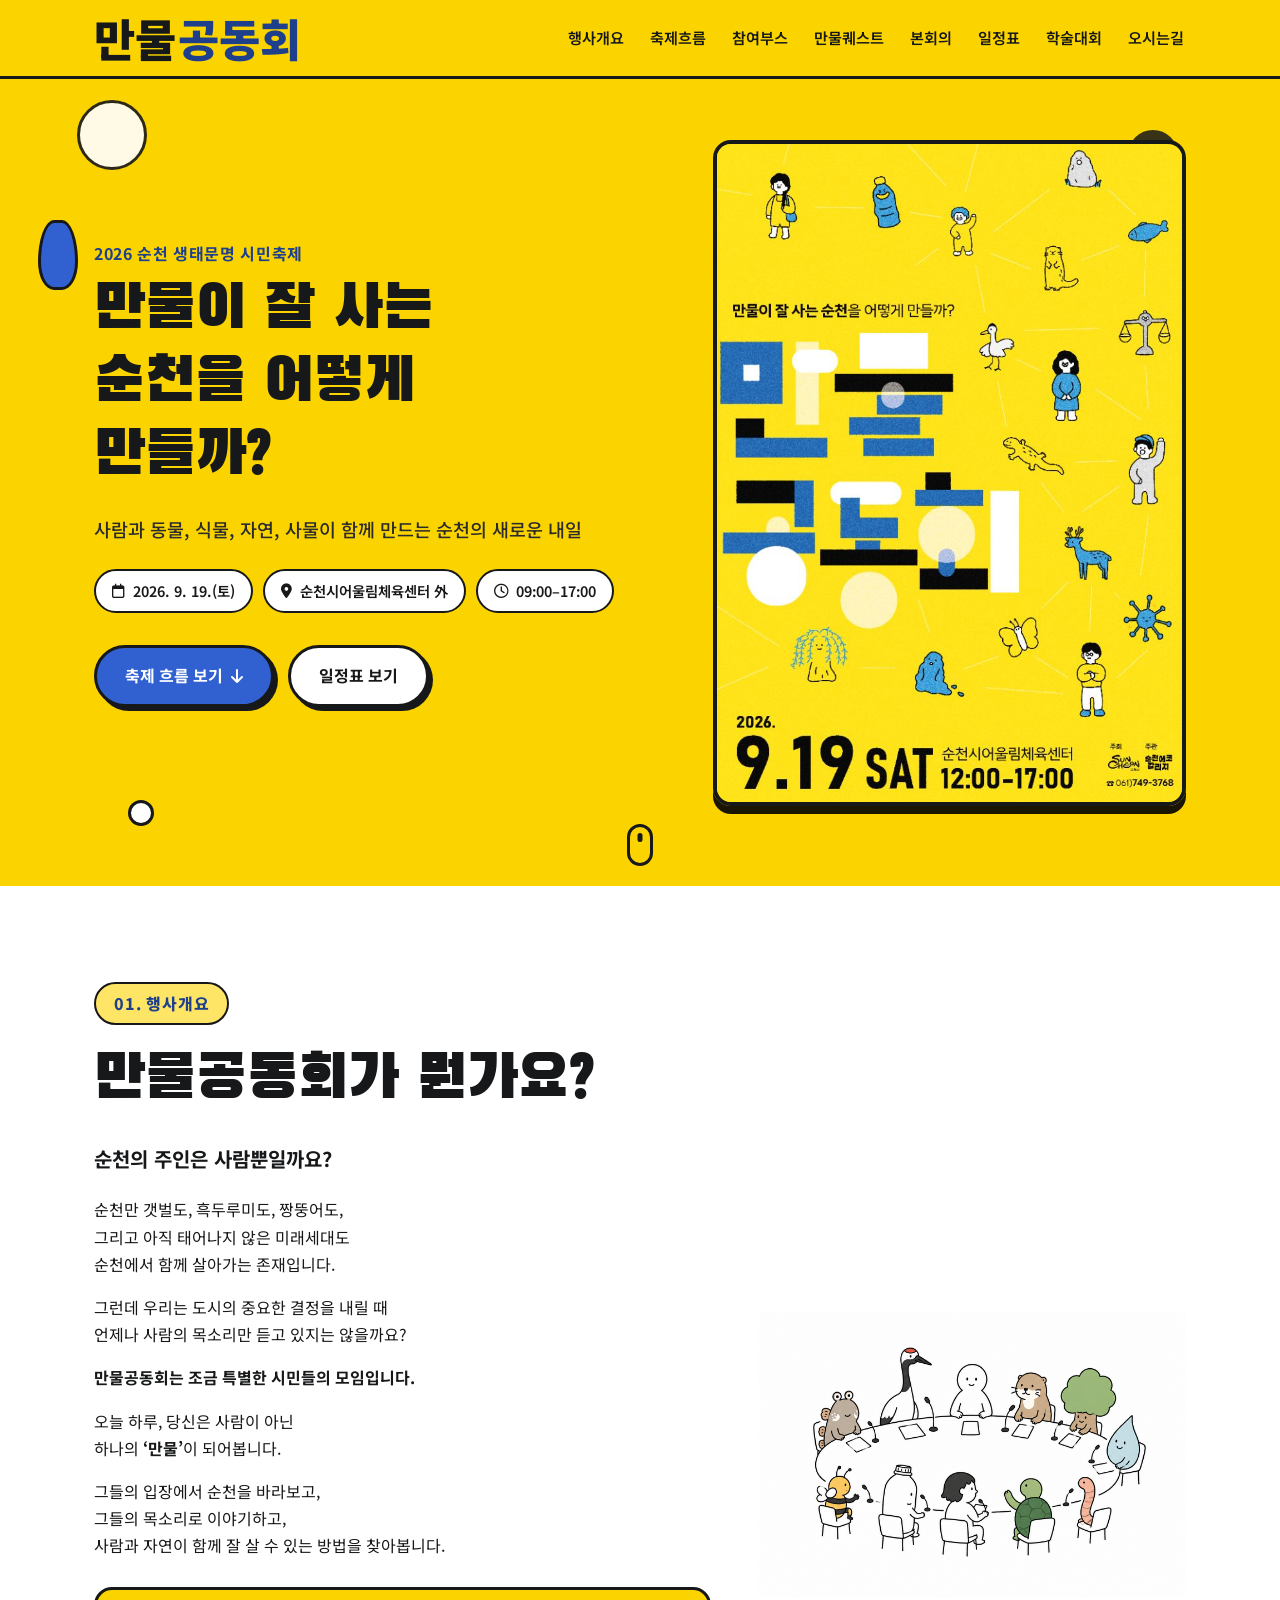
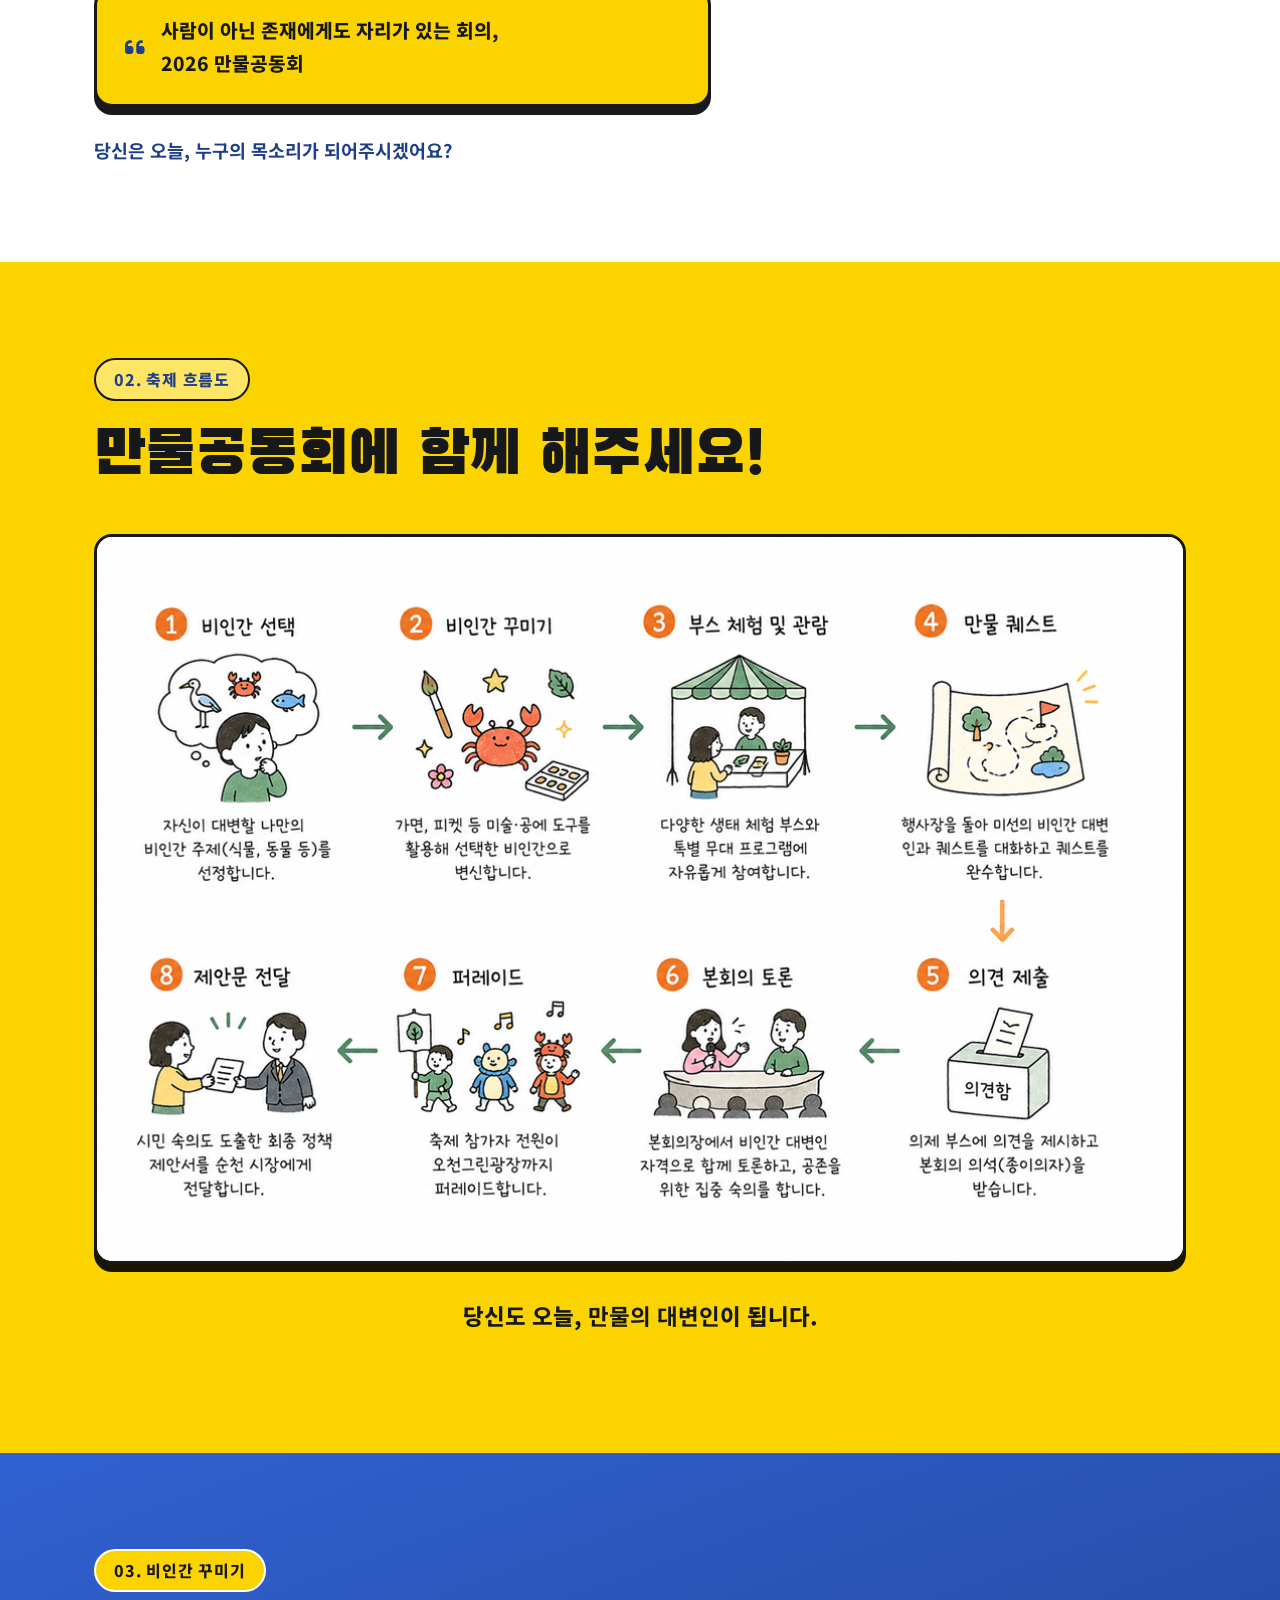
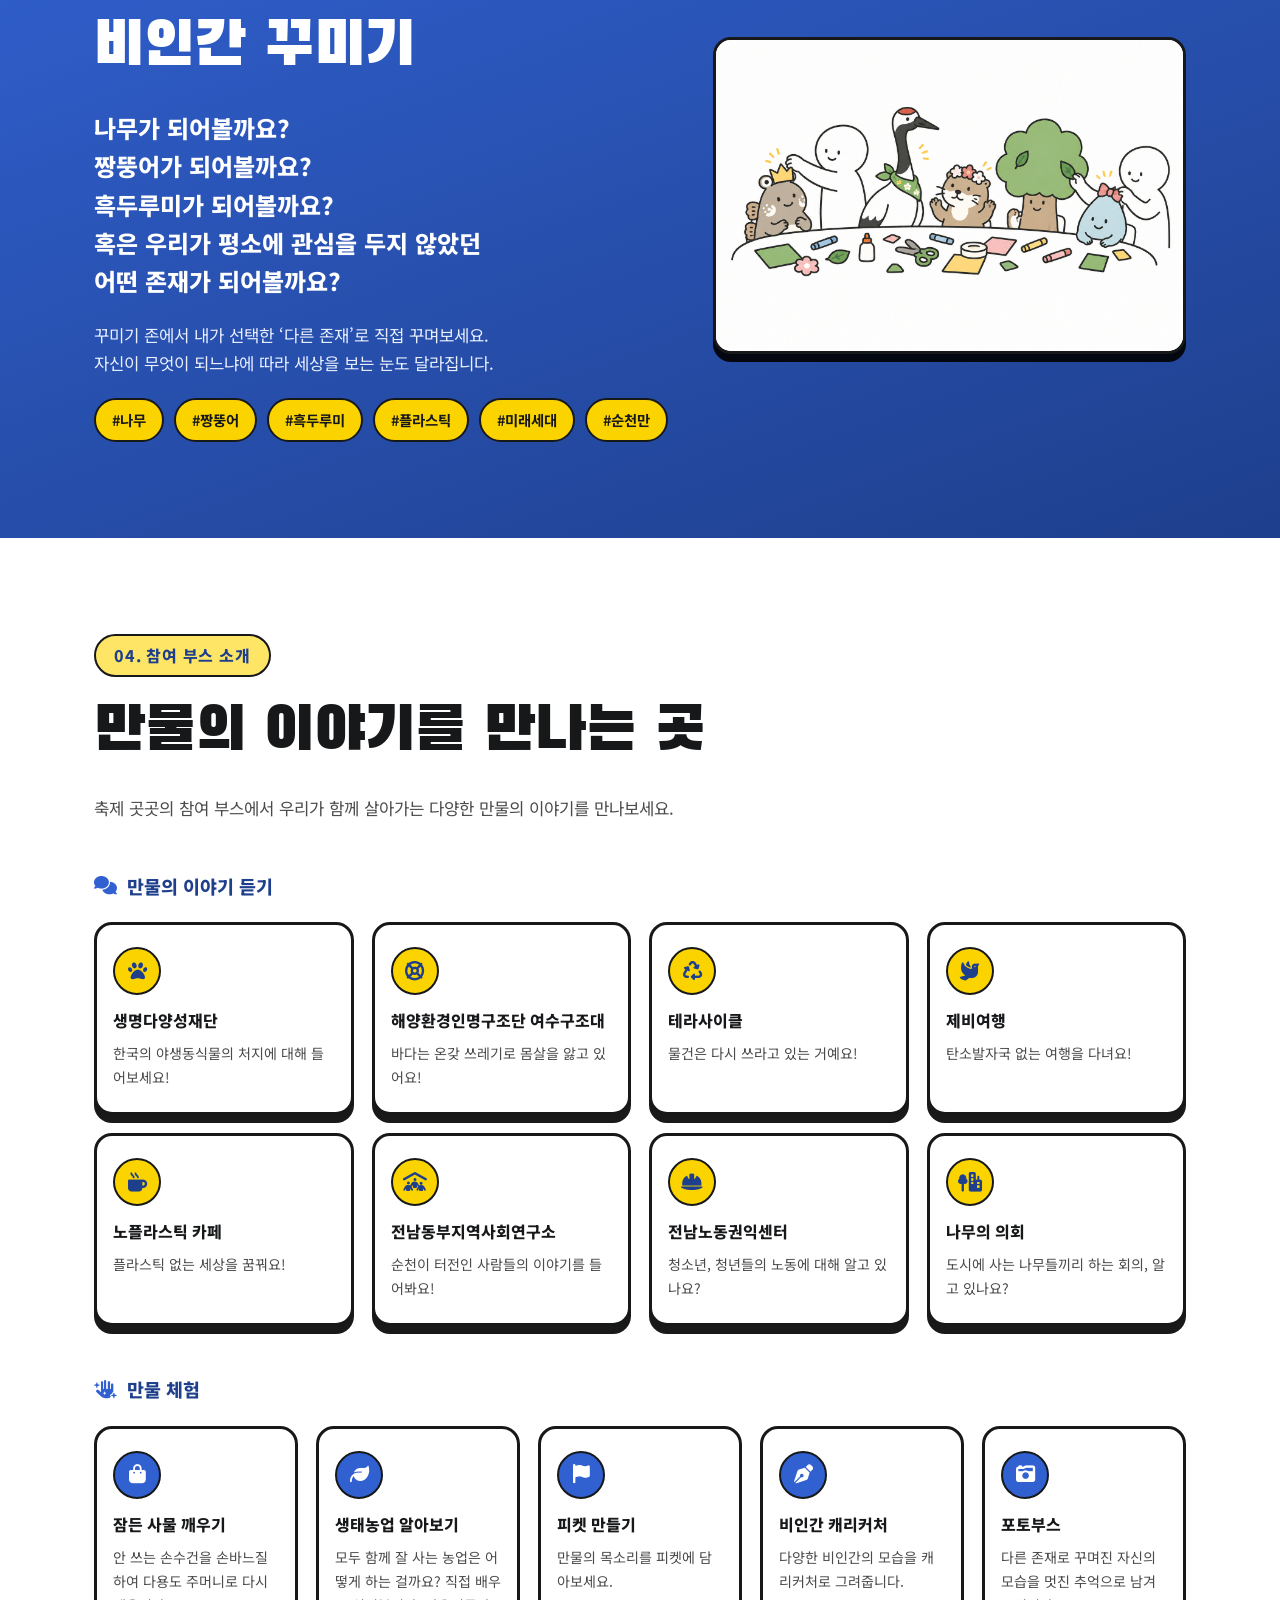
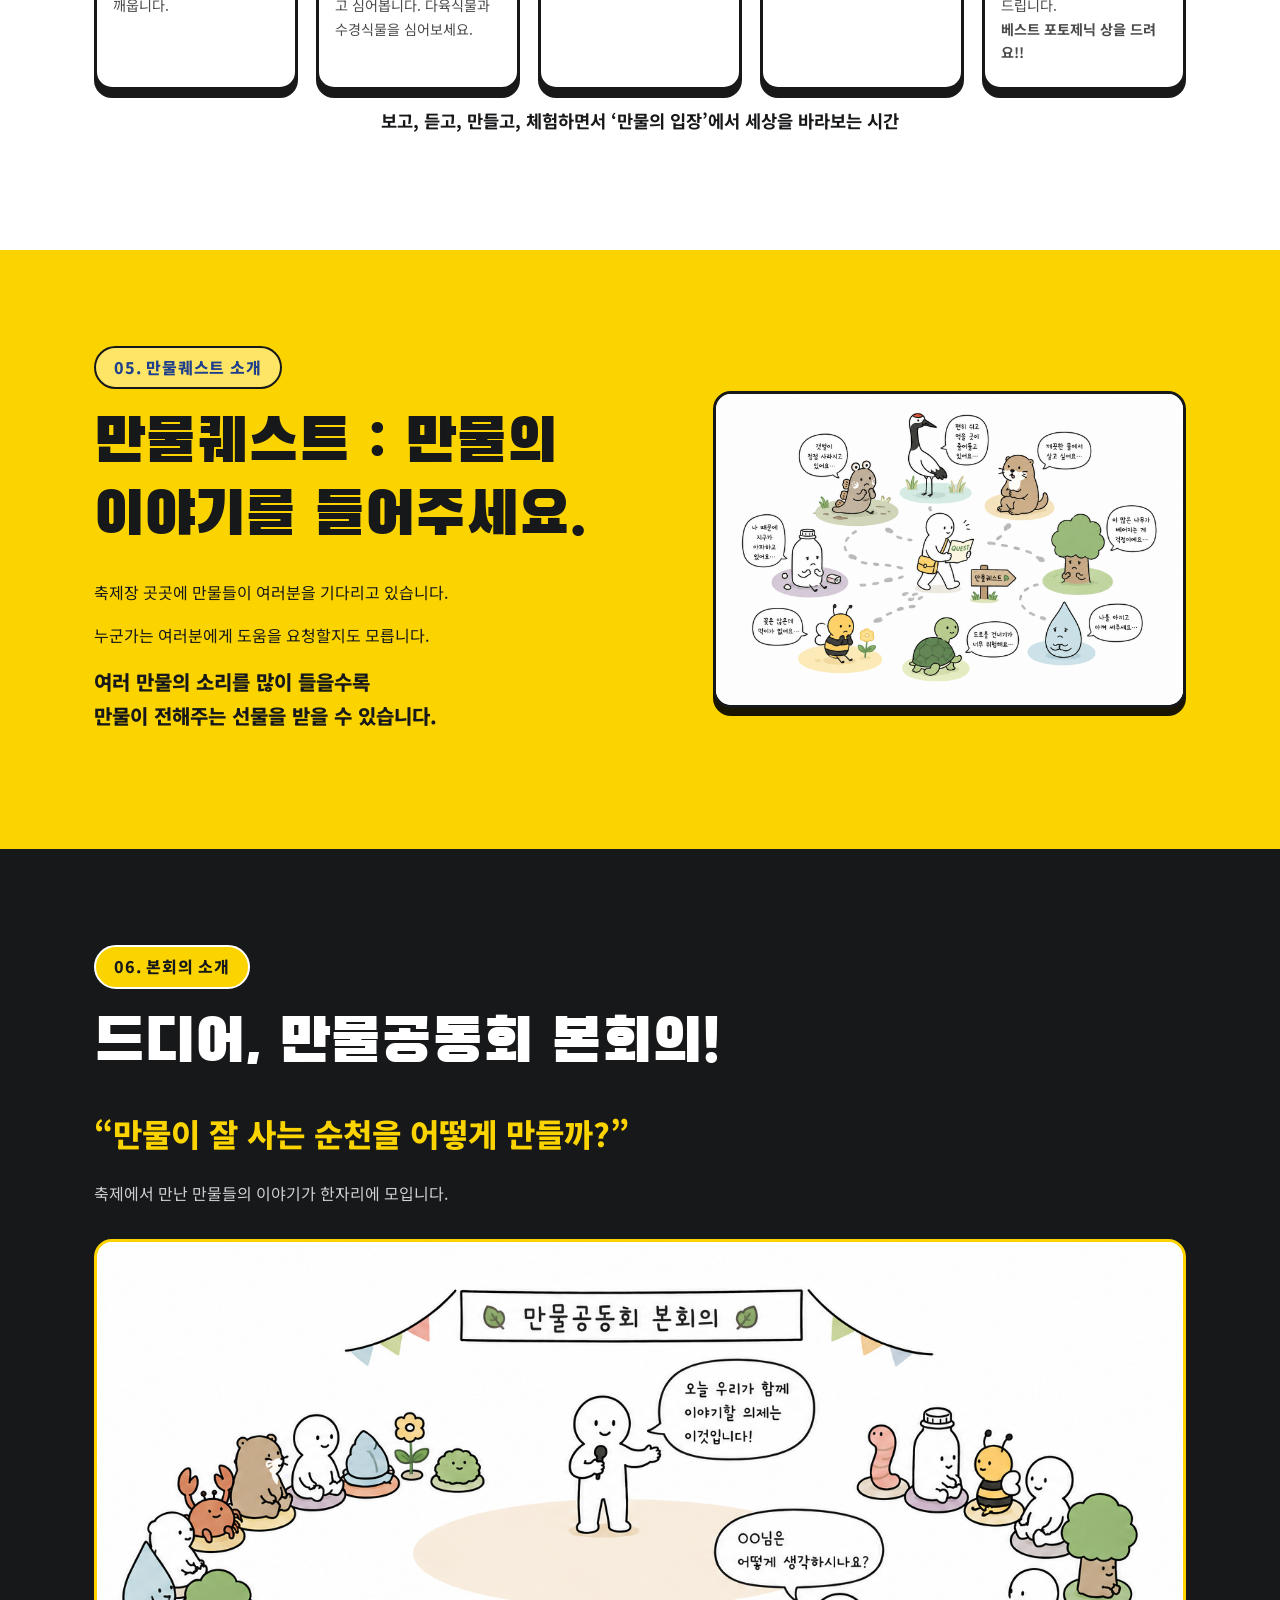
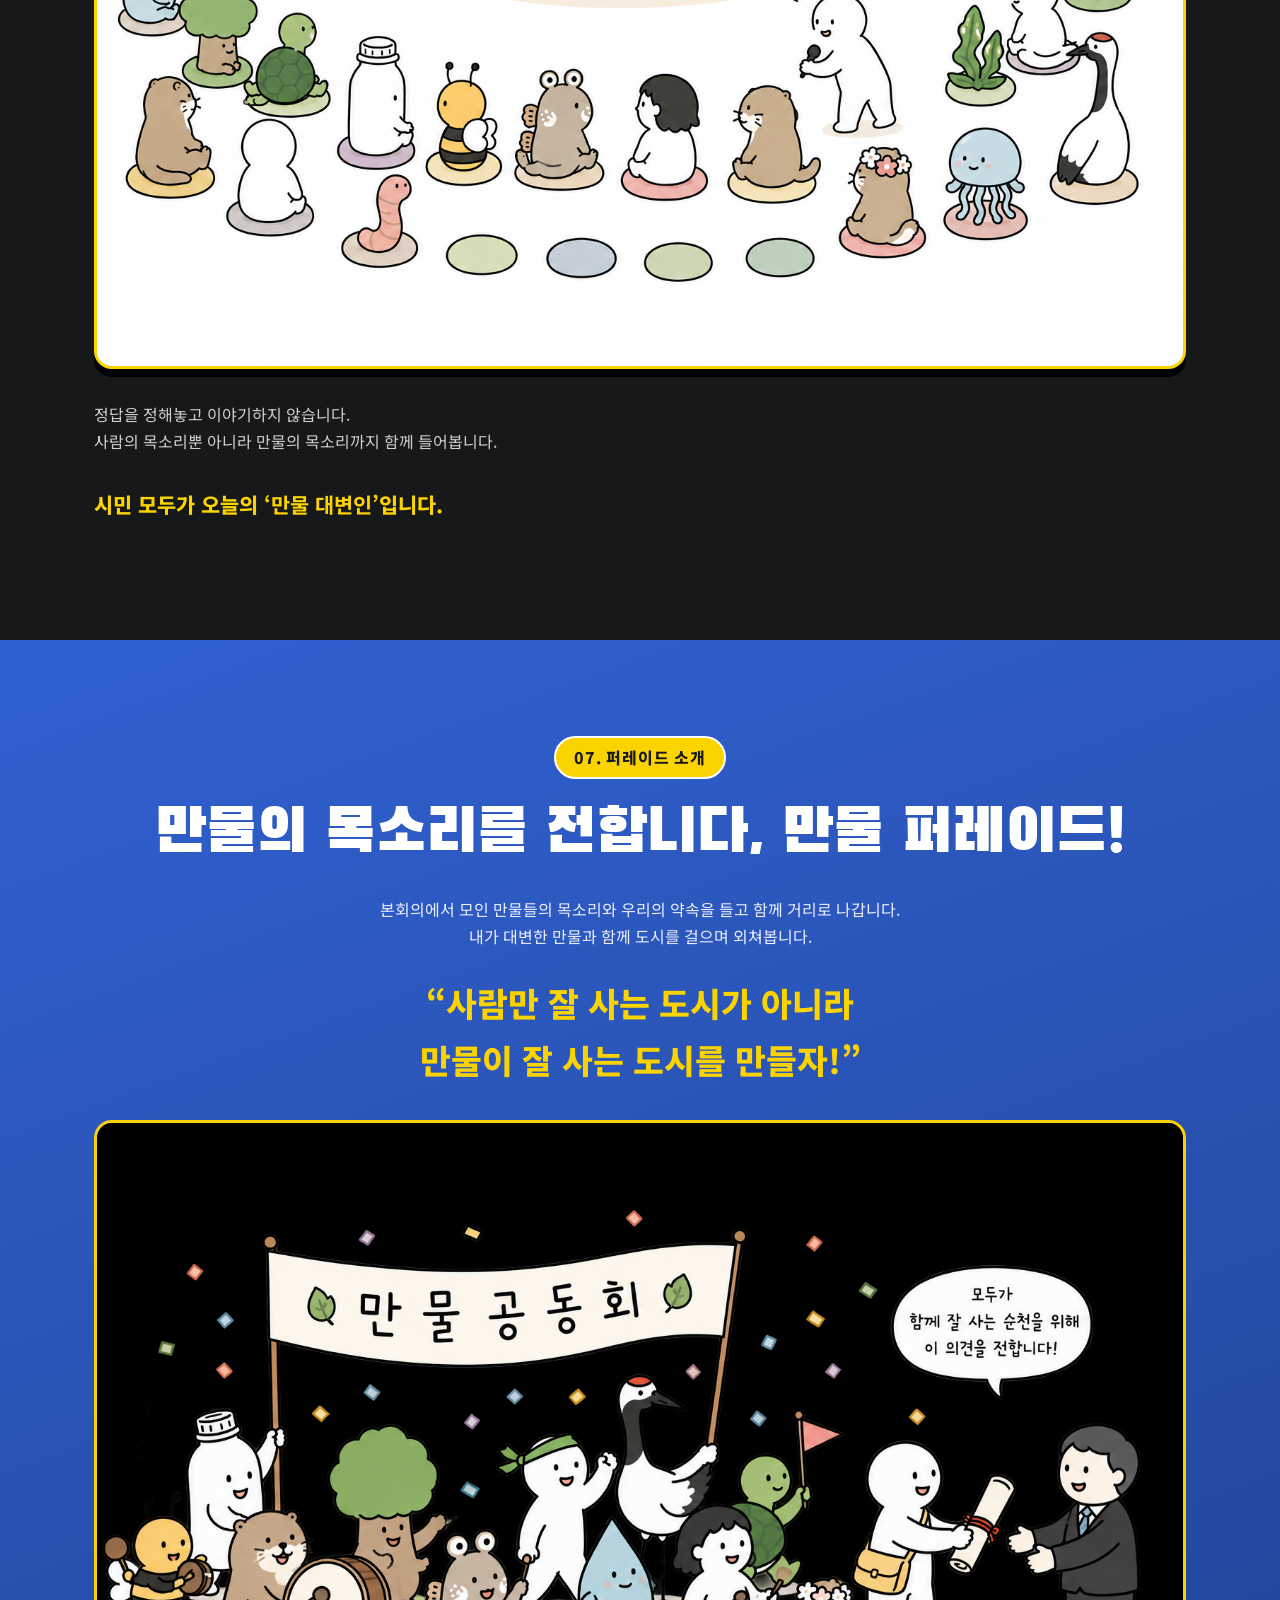
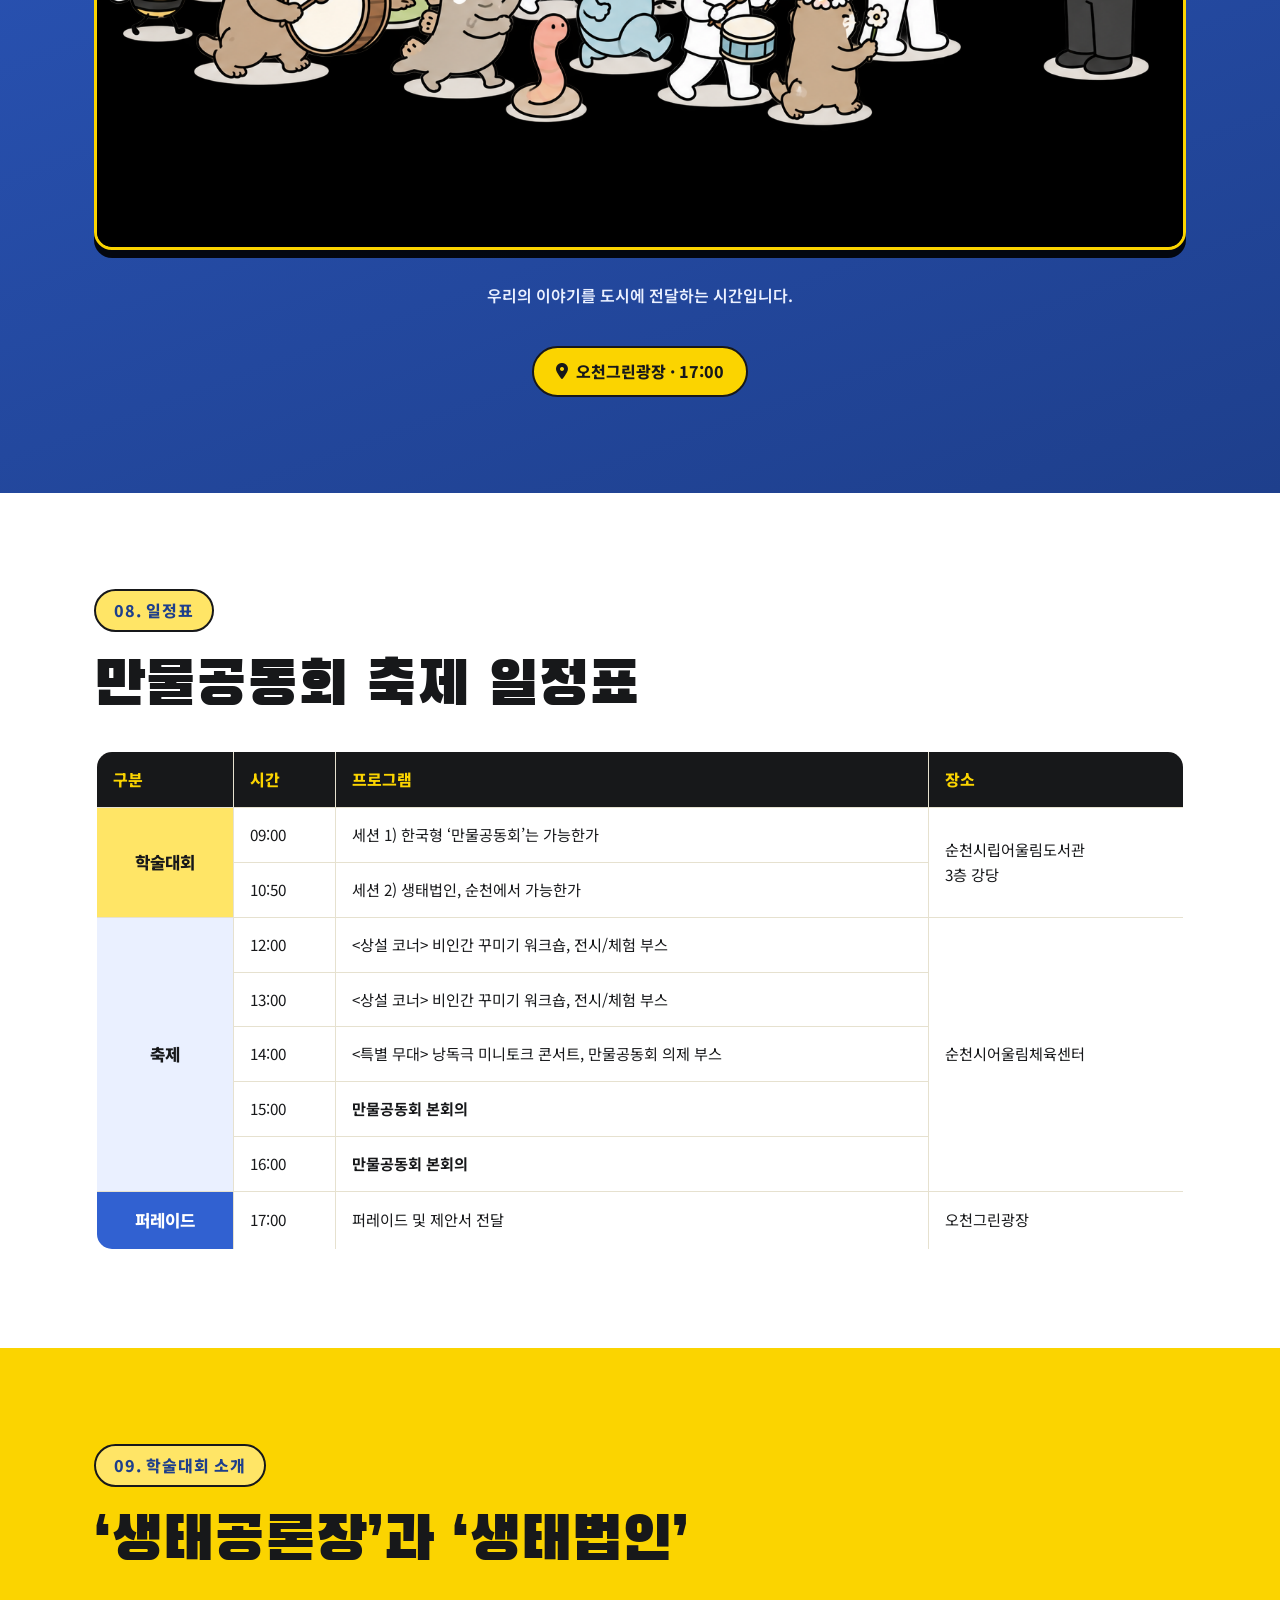
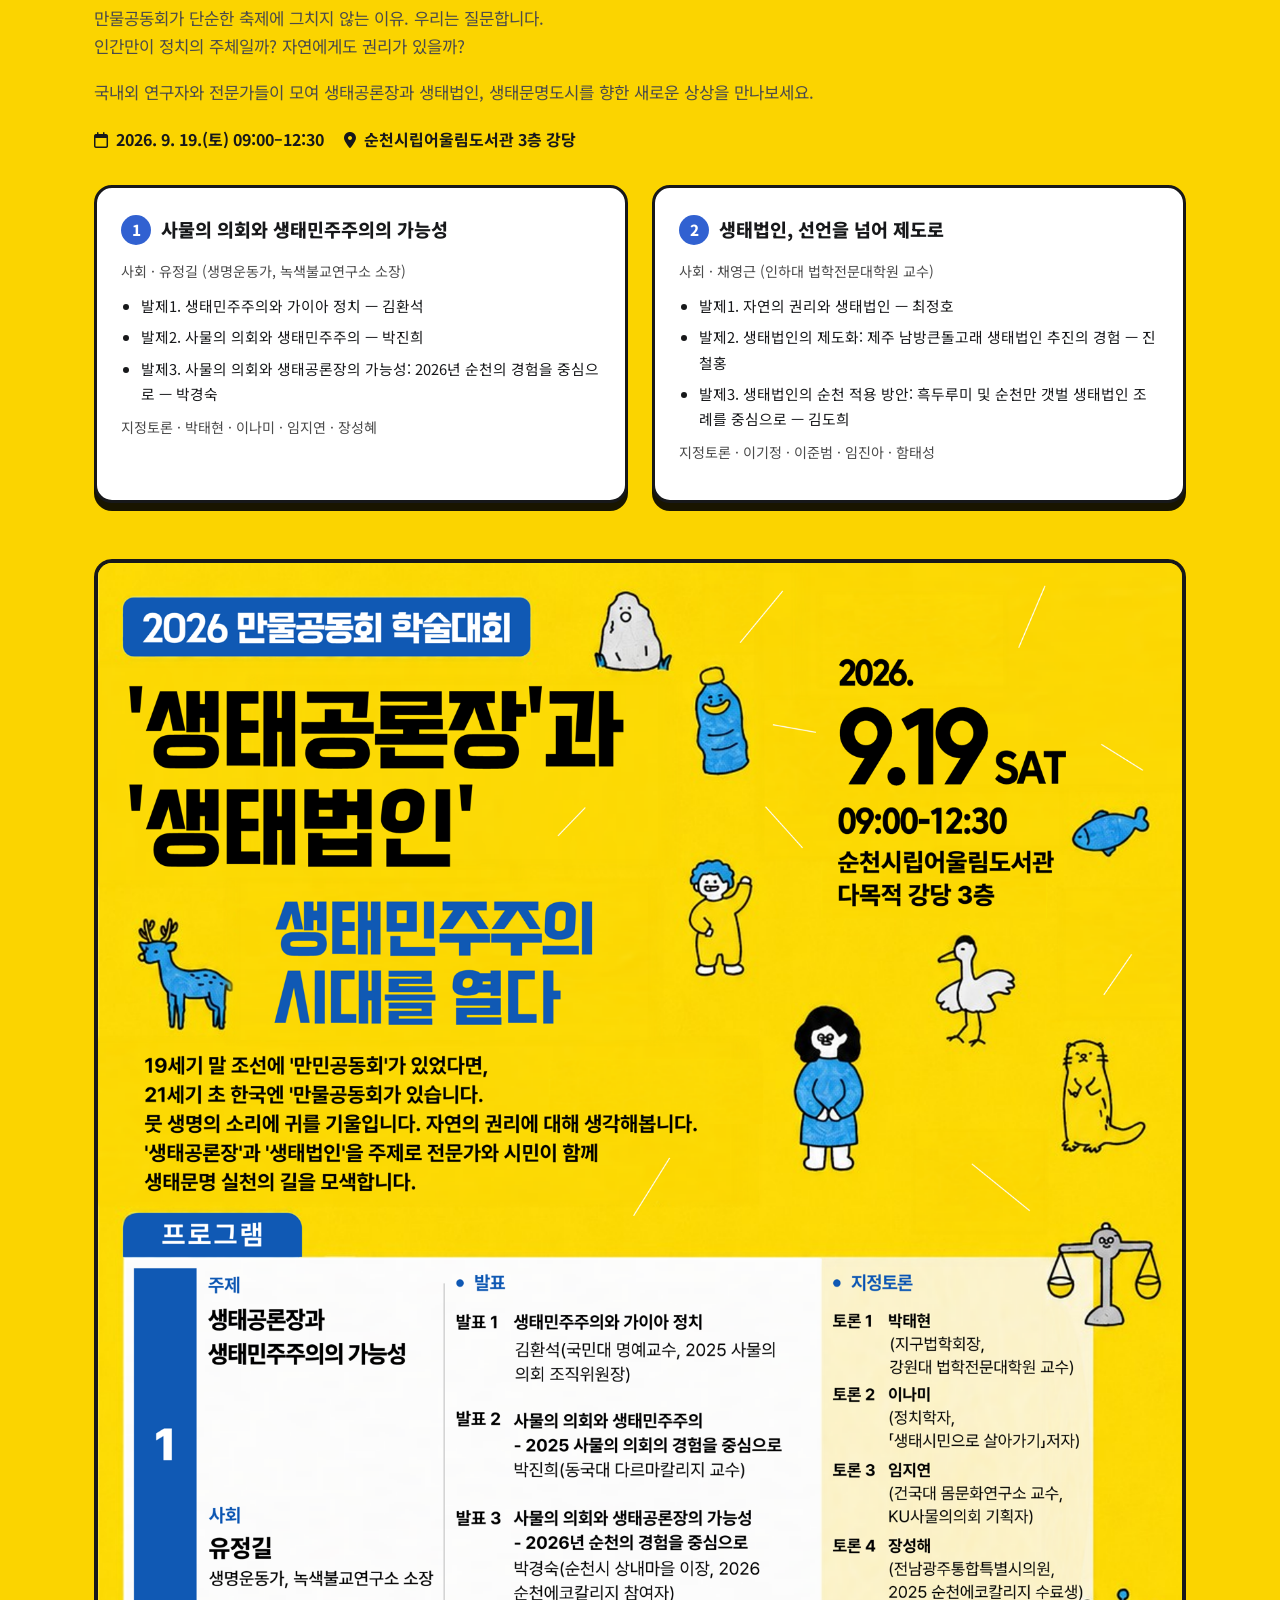
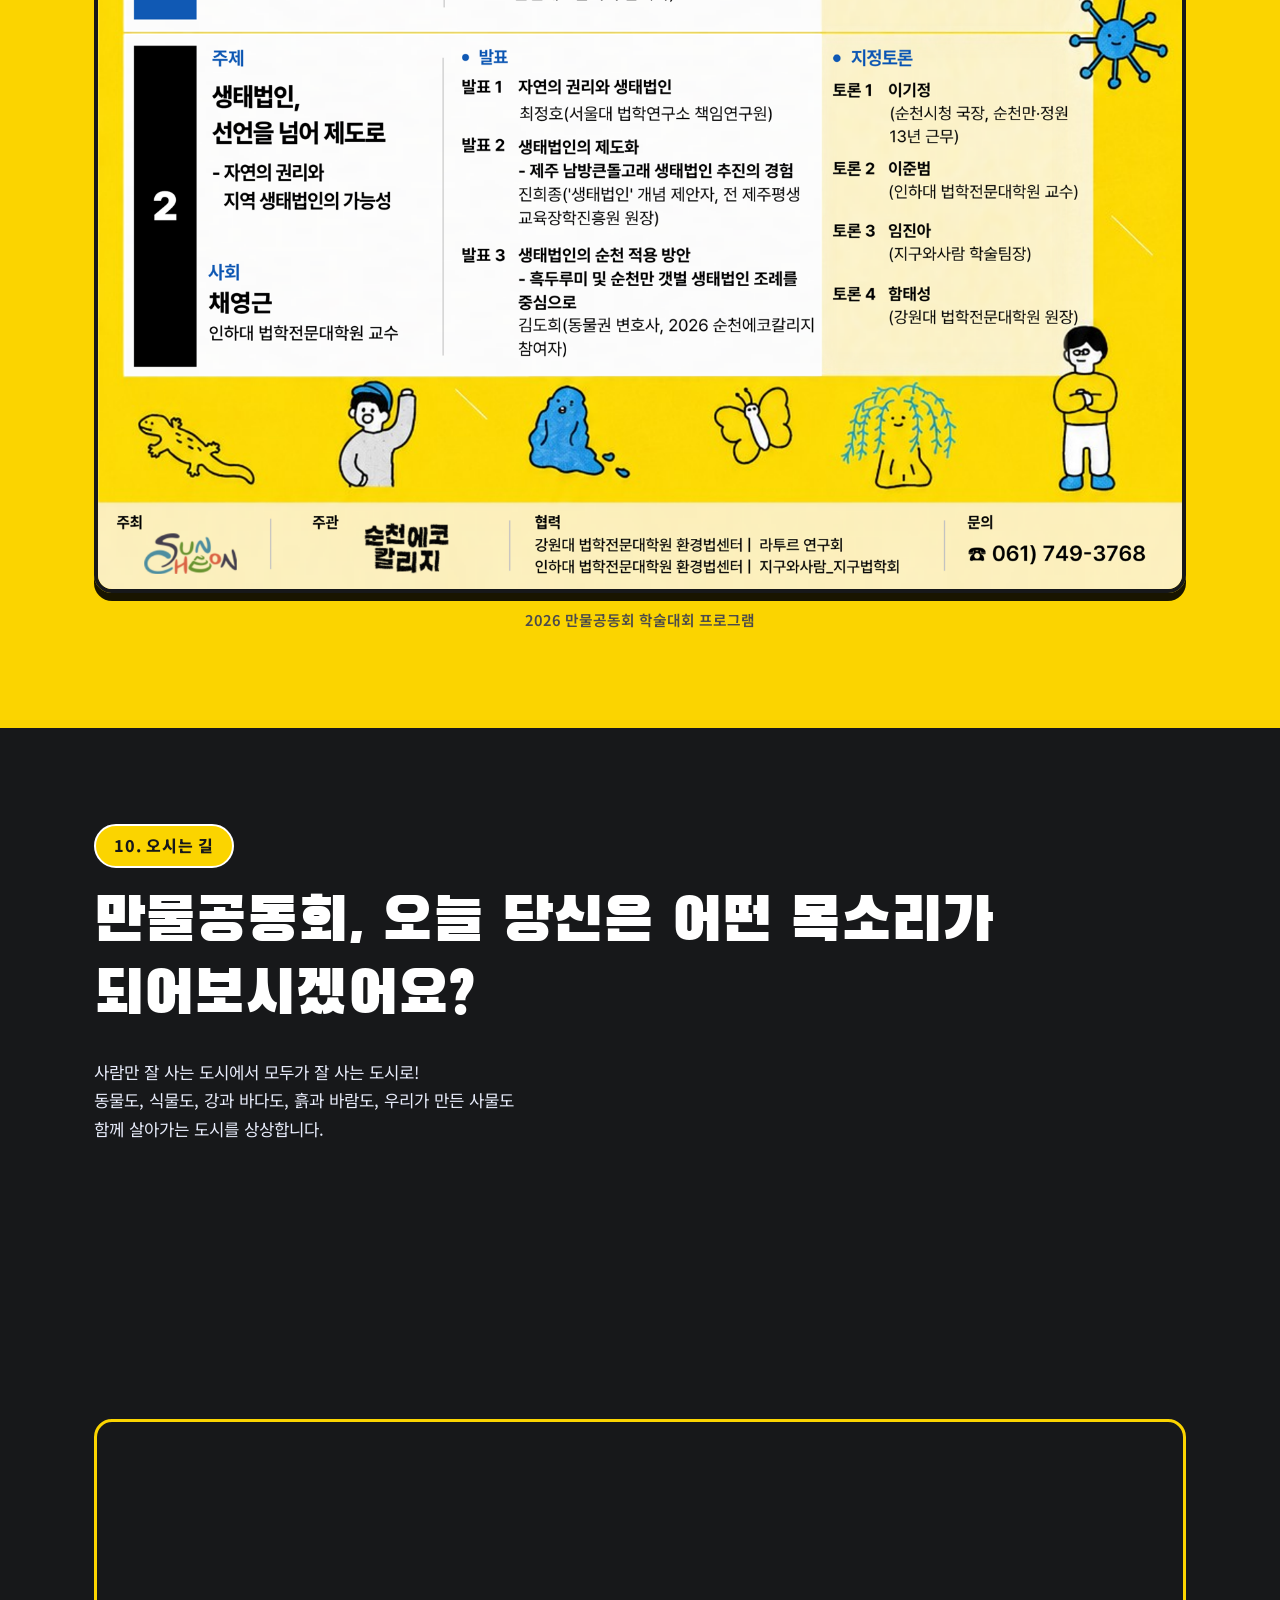
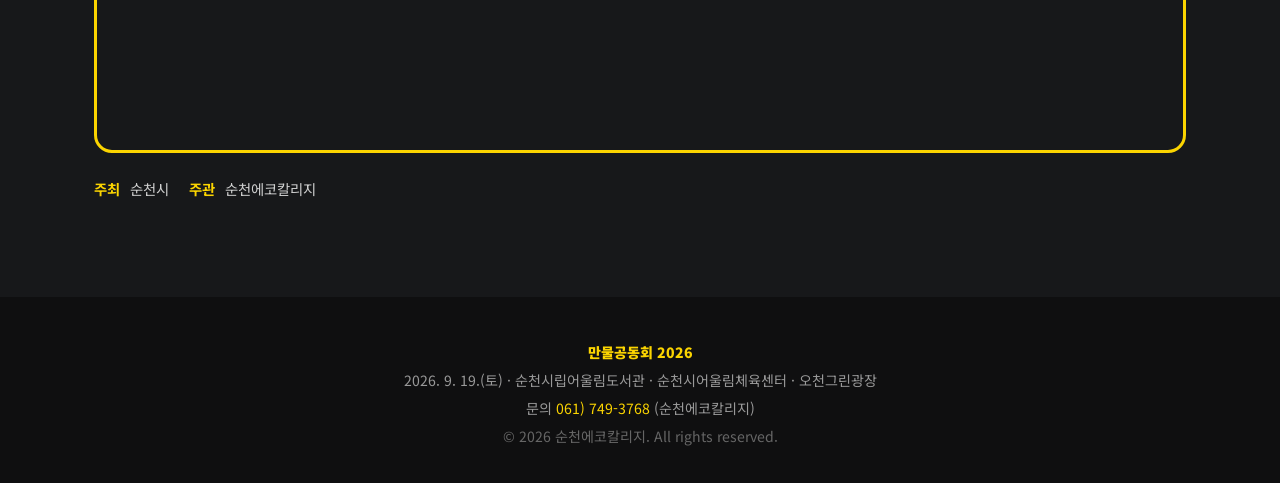
==== index.html @ 83227ef8 "Update conference end time to 12:30" ====
<!DOCTYPE html>
<html lang="ko">
<head>
<meta charset="UTF-8">
<meta name="viewport" content="width=device-width, initial-scale=1.0">
<title>만물공동회 2026 | 만물이 잘 사는 순천을 어떻게 만들까?</title>
<meta name="description" content="2026 만물공동회 - 사람과 동물, 식물, 자연, 사물이 함께 만드는 순천의 새로운 내일. 2026. 9. 19.(토) 순천시립어울림도서관 · 순천시어울림체육센터.">
<link rel="preconnect" href="https://fonts.googleapis.com">
<link rel="preconnect" href="https://fonts.gstatic.com" crossorigin>
<link href="https://fonts.googleapis.com/css2?family=Black+Han+Sans&family=Jua&family=Noto+Sans+KR:wght@300;400;500;600;700;800;900&display=swap" rel="stylesheet">
<link rel="stylesheet" href="https://cdn.jsdelivr.net/npm/@fortawesome/fontawesome-free@6.4.0/css/all.min.css">
<link rel="stylesheet" href="css/style.css">
</head>
<body>

<!-- ===================== HEADER / NAV ===================== -->
<header id="site-header" class="site-header">
  <div class="header-inner">
    <a href="#hero" class="brand">
      <span class="brand-mark">만물</span><span class="brand-mark2">공동회</span>
    </a>
    <nav class="main-nav" id="main-nav">
      <a href="#overview">행사개요</a>
      <a href="#flow">축제흐름</a>
      <a href="#booths">참여부스</a>
      <a href="#quest">만물퀘스트</a>
      <a href="#assembly">본회의</a>
      <a href="#schedule">일정표</a>
      <a href="#conference">학술대회</a>
      <a href="#info">오시는길</a>
    </nav>
    <button class="nav-toggle" id="nav-toggle" aria-label="메뉴 열기" aria-expanded="false">
      <span></span><span></span><span></span>
    </button>
  </div>
</header>

<!-- ===================== HERO ===================== -->
<section id="hero" class="hero">
  <div class="hero-doodles" aria-hidden="true">
    <span class="doodle d1"></span>
    <span class="doodle d2"></span>
    <span class="doodle d3"></span>
    <span class="doodle d4 circle"></span>
    <span class="doodle d5 circle"></span>
  </div>
  <div class="hero-inner">
    <div class="hero-text">
      <p class="hero-eyebrow">2026 순천 생태문명 시민축제</p>
      <h1 class="hero-title">만물이 잘 사는<br>순천을 어떻게<br>만들까?</h1>
      <p class="hero-sub">사람과 동물, 식물, 자연, 사물이 <br class="only-mobile">함께 만드는 순천의 새로운 내일</p>
      <div class="hero-badges">
        <span class="badge"><i class="fa-regular fa-calendar"></i> 2026. 9. 19.(토)</span>
        <span class="badge"><i class="fa-solid fa-location-dot"></i> 순천시어울림체육센터 外</span>
        <span class="badge"><i class="fa-regular fa-clock"></i> 09:00–17:00</span>
      </div>
      <div class="hero-cta">
        <a href="#flow" class="btn btn-primary">축제 흐름 보기 <i class="fa-solid fa-arrow-down"></i></a>
        <a href="#schedule" class="btn btn-outline">일정표 보기</a>
      </div>
    </div>
    <div class="hero-visual">
      <img src="images/poster-main.jpg" alt="만물공동회 2026 포스터 - 2026. 9. 19.(토) 순천시어울림체육센터 12:00-17:00" loading="eager">
    </div>
  </div>
  <a href="#overview" class="scroll-cue" aria-label="아래로 스크롤">
    <span></span>
  </a>
</section>

<!-- ===================== 1. 행사개요 ===================== -->
<section id="overview" class="section section-white">
  <div class="container">
    <p class="section-tag">01. 행사개요</p>
    <h2 class="section-title">만물공동회가 뭔가요?</h2>
    <div class="overview-grid">
      <div class="overview-copy">
        <p class="lead">순천의 주인은 사람뿐일까요?</p>
        <p>순천만 갯벌도, 흑두루미도, 짱뚱어도,<br>
        그리고 아직 태어나지 않은 미래세대도<br>
        순천에서 함께 살아가는 존재입니다.</p>
        <p>그런데 우리는 도시의 중요한 결정을 내릴 때<br>
        언제나 사람의 목소리만 듣고 있지는 않을까요?</p>
        <p><strong>만물공동회는 조금 특별한 시민들의 모임입니다.</strong></p>
        <p>오늘 하루, 당신은 사람이 아닌<br>
        하나의 <strong>‘만물’</strong>이 되어봅니다.</p>
        <p>그들의 입장에서 순천을 바라보고,<br>
        그들의 목소리로 이야기하고,<br>
        사람과 자연이 함께 잘 살 수 있는 방법을 찾아봅니다.</p>
        <div class="quote-block">
          <i class="fa-solid fa-quote-left"></i>
          <p>사람이 아닌 존재에게도 자리가 있는 회의,<br>2026 만물공동회</p>
        </div>
        <p class="overview-invite">당신은 오늘, 누구의 목소리가 되어주시겠어요?</p>
      </div>
      <figure class="overview-visual">
        <img src="images/manmul-assembly.png" alt="사람과 흑두루미, 짱뚱어, 수달, 나무, 물방울, 벌, 플라스틱병, 거북이, 지렁이가 함께 회의하는 만물공동회 일러스트" loading="lazy">
      </figure>
    </div>
  </div>
</section>

<!-- ===================== 2. 축제 흐름도 ===================== -->
<section id="flow" class="section section-yellow">
  <div class="container">
    <p class="section-tag">02. 축제 흐름도</p>
    <h2 class="section-title">만물공동회에 함께 해주세요!</h2>
    <figure class="flow-visual">
      <img src="images/festival-flow.png" alt="비인간 선택, 비인간 꾸미기, 부스 체험 및 관람, 만물 퀘스트, 의견 제출, 본회의 토론, 퍼레이드, 제안문 전달로 이어지는 만물공동회 8단계 흐름도" loading="lazy">
    </figure>
    <p class="flow-closing">당신도 오늘, <strong>만물의 대변인</strong>이 됩니다.</p>
  </div>
</section>

<!-- ===================== 3. 비인간 꾸미기 ===================== -->
<section id="costume" class="section section-blue">
  <div class="container costume-grid">
    <div class="costume-copy">
      <p class="section-tag section-tag-light">03. 비인간 꾸미기</p>
      <h2 class="section-title section-title-light">비인간 꾸미기</h2>
      <p class="costume-questions">
        나무가 되어볼까요?<br>
        짱뚱어가 되어볼까요?<br>
        흑두루미가 되어볼까요?<br>
        혹은 우리가 평소에 관심을 두지 않았던<br>
        어떤 존재가 되어볼까요?
      </p>
      <p class="costume-desc">꾸미기 존에서 내가 선택한 ‘다른 존재’로 직접 꾸며보세요.<br>
      자신이 무엇이 되느냐에 따라 세상을 보는 눈도 달라집니다.</p>
      <div class="costume-tags">
        <span>#나무</span><span>#짱뚱어</span><span>#흑두루미</span><span>#플라스틱</span><span>#미래세대</span><span>#순천만</span>
      </div>
    </div>
    <figure class="costume-visual">
      <img src="images/costume-workshop.png" alt="사람들이 짱뚱어, 흑두루미, 수달, 나무와 물방울을 화관과 나뭇잎, 리본으로 꾸며주는 비인간 꾸미기 일러스트" loading="lazy">
    </figure>
  </div>
</section>

<!-- ===================== 4. 참여 부스 소개 ===================== -->
<section id="booths" class="section section-white">
  <div class="container">
    <p class="section-tag">04. 참여 부스 소개</p>
    <h2 class="section-title">만물의 이야기를 만나는 곳</h2>
    <p class="section-desc">축제 곳곳의 참여 부스에서 우리가 함께 살아가는 다양한 만물의 이야기를 만나보세요.</p>

    <h3 class="sub-heading"><i class="fa-solid fa-comments"></i> 만물의 이야기 듣기</h3>
    <div class="booth-grid">
      <div class="booth-card">
        <div class="booth-icon"><i class="fa-solid fa-paw"></i></div>
        <h4>생명다양성재단</h4>
        <p>한국의 야생동식물의 처지에 대해 들어보세요!</p>
      </div>
      <div class="booth-card">
        <div class="booth-icon"><i class="fa-solid fa-life-ring"></i></div>
        <h4>해양환경인명구조단 여수구조대</h4>
        <p>바다는 온갖 쓰레기로 몸살을 앓고 있어요!</p>
      </div>
      <div class="booth-card">
        <div class="booth-icon"><i class="fa-solid fa-recycle"></i></div>
        <h4>테라사이클</h4>
        <p>물건은 다시 쓰라고 있는 거예요!</p>
      </div>
      <div class="booth-card">
        <div class="booth-icon"><i class="fa-solid fa-dove"></i></div>
        <h4>제비여행</h4>
        <p>탄소발자국 없는 여행을 다녀요!</p>
      </div>
      <div class="booth-card">
        <div class="booth-icon"><i class="fa-solid fa-mug-hot"></i></div>
        <h4>노플라스틱 카페</h4>
        <p>플라스틱 없는 세상을 꿈꿔요!</p>
      </div>
      <div class="booth-card">
        <div class="booth-icon"><i class="fa-solid fa-people-roof"></i></div>
        <h4>전남동부지역사회연구소</h4>
        <p>순천이 터전인 사람들의 이야기를 들어봐요!</p>
      </div>
      <div class="booth-card">
        <div class="booth-icon"><i class="fa-solid fa-hard-hat"></i></div>
        <h4>전남노동권익센터</h4>
        <p>청소년, 청년들의 노동에 대해 알고 있나요?</p>
      </div>
      <div class="booth-card">
        <div class="booth-icon"><i class="fa-solid fa-tree-city"></i></div>
        <h4>나무의 의회</h4>
        <p>도시에 사는 나무들끼리 하는 회의, 알고 있나요?</p>
      </div>
    </div>

    <h3 class="sub-heading"><i class="fa-solid fa-hand-sparkles"></i> 만물 체험</h3>
    <div class="booth-grid booth-grid-experience">
      <div class="booth-card exp-card">
        <div class="booth-icon"><i class="fa-solid fa-bag-shopping"></i></div>
        <h4>잠든 사물 깨우기</h4>
        <p>안 쓰는 손수건을 손바느질하여 다용도 주머니로 다시 깨웁니다.</p>
      </div>
      <div class="booth-card exp-card">
        <div class="booth-icon"><i class="fa-solid fa-leaf"></i></div>
        <h4>생태농업 알아보기</h4>
        <p>모두 함께 잘 사는 농업은 어떻게 하는 걸까요? 직접 배우고 심어봅니다. 다육식물과 수경식물을 심어보세요.</p>
      </div>
      <div class="booth-card exp-card">
        <div class="booth-icon"><i class="fa-solid fa-flag"></i></div>
        <h4>피켓 만들기</h4>
        <p>만물의 목소리를 피켓에 담아보세요.</p>
      </div>
      <div class="booth-card exp-card">
        <div class="booth-icon"><i class="fa-solid fa-pen-nib"></i></div>
        <h4>비인간 캐리커처</h4>
        <p>다양한 비인간의 모습을 캐리커처로 그려줍니다.</p>
      </div>
      <div class="booth-card exp-card">
        <div class="booth-icon"><i class="fa-solid fa-camera-retro"></i></div>
        <h4>포토부스</h4>
        <p>다른 존재로 꾸며진 자신의 모습을 멋진 추억으로 남겨드립니다.<br><strong>베스트 포토제닉 상을 드려요!!</strong></p>
      </div>
    </div>
    <p class="flow-closing small">보고, 듣고, 만들고, 체험하면서 <strong>‘만물의 입장’</strong>에서 세상을 바라보는 시간</p>

  </div>
</section>

<!-- ===================== 5. 만물퀘스트 소개 ===================== -->
<section id="quest" class="section section-yellow">
  <div class="container quest-grid">
    <div class="quest-copy">
      <p class="section-tag">05. 만물퀘스트 소개</p>
      <h2 class="section-title">만물퀘스트 : 만물의 이야기를 들어주세요.</h2>
      <p>축제장 곳곳에 만물들이 여러분을 기다리고 있습니다.</p>
      <p>누군가는 여러분에게 도움을 요청할지도 모릅니다.</p>
      <p class="quest-highlight">여러 만물의 소리를 많이 들을수록<br>만물이 전해주는 선물을 받을 수 있습니다.</p>
    </div>
    <figure class="quest-visual">
      <img src="images/manmul-quest.png" alt="짱뚱어, 흑두루미, 수달, 나무, 플라스틱병, 벌, 거북이와 물방울의 이야기를 들으며 만물퀘스트를 수행하는 참가자 일러스트" loading="lazy">
    </figure>
  </div>
</section>

<!-- ===================== 6. 본회의 소개 ===================== -->
<section id="assembly" class="section section-black">
  <div class="container">
    <p class="section-tag section-tag-light">06. 본회의 소개</p>
    <h2 class="section-title section-title-light">드디어, 만물공동회 본회의!</h2>
    <p class="assembly-question">“만물이 잘 사는 순천을 어떻게 만들까?”</p>
    <p class="assembly-desc">축제에서 만난 만물들의 이야기가 한자리에 모입니다.</p>
    <figure class="assembly-visual">
      <img src="images/assembly-session.png" alt="사람과 동물, 식물, 자연, 사물이 둥글게 모여 의견을 나누는 만물공동회 본회의 일러스트" loading="lazy">
    </figure>
    <p class="assembly-note">정답을 정해놓고 이야기하지 않습니다.<br>사람의 목소리뿐 아니라 만물의 목소리까지 함께 들어봅니다.</p>
    <p class="assembly-final">시민 모두가 오늘의 <strong>‘만물 대변인’</strong>입니다.</p>
  </div>
</section>

<!-- ===================== 7. 퍼레이드 소개 ===================== -->
<section id="parade" class="section section-blue">
  <div class="container">
    <p class="section-tag section-tag-light">07. 퍼레이드 소개</p>
    <h2 class="section-title section-title-light">만물의 목소리를 전합니다, 만물 퍼레이드!</h2>
    <p class="parade-desc">본회의에서 모인 만물들의 목소리와 우리의 약속을 들고 함께 거리로 나갑니다.<br>
    내가 대변한 만물과 함께 도시를 걸으며 외쳐봅니다.</p>
    <p class="parade-chant">“사람만 잘 사는 도시가 아니라<br>만물이 잘 사는 도시를 만들자!”</p>
    <figure class="parade-visual">
      <img src="images/parade-delivery.png" alt="사람과 동물, 식물, 자연, 사물이 만물공동회 깃발을 들고 행진해 순천시장에게 의견을 전달하는 퍼레이드 일러스트" loading="lazy">
    </figure>
    <p class="parade-final">우리의 이야기를 도시에 전달하는 시간입니다.</p>
    <div class="parade-place"><i class="fa-solid fa-location-dot"></i> 오천그린광장 · 17:00</div>
  </div>
</section>

<!-- ===================== 8. 일정표 ===================== -->
<section id="schedule" class="section section-white">
  <div class="container">
    <p class="section-tag">08. 일정표</p>
    <h2 class="section-title">만물공동회 축제 일정표</h2>
    <!-- 데스크톱/태블릿: 테이블 -->
    <div class="table-wrap">
      <table class="schedule-table">
        <thead>
          <tr><th>구분</th><th>시간</th><th>프로그램</th><th>장소</th></tr>
        </thead>
        <tbody>
          <tr>
            <td rowspan="2" class="cat cat-academy">학술대회</td>
            <td>09:00</td>
            <td>세션 1) 한국형 ‘만물공동회’는 가능한가</td>
            <td rowspan="2">순천시립어울림도서관<br>3층 강당</td>
          </tr>
          <tr>
            <td>10:50</td>
            <td>세션 2) 생태법인, 순천에서 가능한가</td>
          </tr>
          <tr>
            <td rowspan="5" class="cat cat-festival">축제</td>
            <td>12:00</td>
            <td>&lt;상설 코너&gt; 비인간 꾸미기 워크숍, 전시/체험 부스</td>
            <td rowspan="5">순천시어울림체육센터</td>
          </tr>
          <tr>
            <td>13:00</td>
            <td>&lt;상설 코너&gt; 비인간 꾸미기 워크숍, 전시/체험 부스</td>
          </tr>
          <tr>
            <td>14:00</td>
            <td>&lt;특별 무대&gt; 낭독극 미니토크 콘서트, 만물공동회 의제 부스</td>
          </tr>
          <tr>
            <td>15:00</td>
            <td><strong>만물공동회 본회의</strong></td>
          </tr>
          <tr>
            <td>16:00</td>
            <td><strong>만물공동회 본회의</strong></td>
          </tr>
          <tr>
            <td class="cat cat-parade">퍼레이드</td>
            <td>17:00</td>
            <td>퍼레이드 및 제안서 전달</td>
            <td>오천그린광장</td>
          </tr>
        </tbody>
      </table>
    </div>

    <!-- 모바일 전용: 카드형 일정 -->
    <div class="schedule-cards" aria-hidden="false">
      <div class="sc-card">
        <div class="sc-head"><span class="sc-cat cat-academy">학술대회</span><span class="sc-time">09:00</span></div>
        <p class="sc-prog">세션 1) 한국형 ‘만물공동회’는 가능한가</p>
        <p class="sc-place"><i class="fa-solid fa-location-dot"></i> 순천시립어울림도서관 3층 강당</p>
      </div>
      <div class="sc-card">
        <div class="sc-head"><span class="sc-cat cat-academy">학술대회</span><span class="sc-time">10:50</span></div>
        <p class="sc-prog">세션 2) 생태법인, 순천에서 가능한가</p>
        <p class="sc-place"><i class="fa-solid fa-location-dot"></i> 순천시립어울림도서관 3층 강당</p>
      </div>
      <div class="sc-card">
        <div class="sc-head"><span class="sc-cat cat-festival">축제</span><span class="sc-time">12:00</span></div>
        <p class="sc-prog">&lt;상설 코너&gt; 비인간 꾸미기 워크숍, 전시/체험 부스</p>
        <p class="sc-place"><i class="fa-solid fa-location-dot"></i> 순천시어울림체육센터</p>
      </div>
      <div class="sc-card">
        <div class="sc-head"><span class="sc-cat cat-festival">축제</span><span class="sc-time">13:00</span></div>
        <p class="sc-prog">&lt;상설 코너&gt; 비인간 꾸미기 워크숍, 전시/체험 부스</p>
        <p class="sc-place"><i class="fa-solid fa-location-dot"></i> 순천시어울림체육센터</p>
      </div>
      <div class="sc-card">
        <div class="sc-head"><span class="sc-cat cat-festival">축제</span><span class="sc-time">14:00</span></div>
        <p class="sc-prog">&lt;특별 무대&gt; 낭독극 미니토크 콘서트, 만물공동회 의제 부스</p>
        <p class="sc-place"><i class="fa-solid fa-location-dot"></i> 순천시어울림체육센터</p>
      </div>
      <div class="sc-card">
        <div class="sc-head"><span class="sc-cat cat-festival">축제</span><span class="sc-time">15:00</span></div>
        <p class="sc-prog"><strong>만물공동회 본회의</strong></p>
        <p class="sc-place"><i class="fa-solid fa-location-dot"></i> 순천시어울림체육센터</p>
      </div>
      <div class="sc-card">
        <div class="sc-head"><span class="sc-cat cat-festival">축제</span><span class="sc-time">16:00</span></div>
        <p class="sc-prog"><strong>만물공동회 본회의</strong></p>
        <p class="sc-place"><i class="fa-solid fa-location-dot"></i> 순천시어울림체육센터</p>
      </div>
      <div class="sc-card">
        <div class="sc-head"><span class="sc-cat cat-parade">퍼레이드</span><span class="sc-time">17:00</span></div>
        <p class="sc-prog">퍼레이드 및 제안서 전달</p>
        <p class="sc-place"><i class="fa-solid fa-location-dot"></i> 오천그린광장</p>
      </div>
    </div>
  </div>
</section>

<!-- ===================== 9. 학술대회 소개 ===================== -->
<section id="conference" class="section section-yellow">
  <div class="container">
    <p class="section-tag">09. 학술대회 소개</p>
    <h2 class="section-title">‘생태공론장’과 ‘생태법인’</h2>
    <p class="section-desc">만물공동회가 단순한 축제에 그치지 않는 이유. 우리는 질문합니다.<br>
    인간만이 정치의 주체일까? 자연에게도 권리가 있을까?</p>
    <p class="section-desc">국내외 연구자와 전문가들이 모여 생태공론장과 생태법인, 생태문명도시를 향한 새로운 상상을 만나보세요.</p>

    <div class="conf-info">
      <span><i class="fa-regular fa-calendar"></i> 2026. 9. 19.(토) 09:00–12:30</span>
      <span><i class="fa-solid fa-location-dot"></i> 순천시립어울림도서관 3층 강당</span>
    </div>

    <div class="conf-sessions">
      <div class="conf-session">
        <h3><span class="conf-num">1</span> 사물의 의회와 생태민주주의의 가능성</h3>
        <p class="conf-role">사회 · 유정길 (생명운동가, 녹색불교연구소 소장)</p>
        <ul>
          <li>발제1. 생태민주주의와 가이아 정치 — 김환석</li>
          <li>발제2. 사물의 의회와 생태민주주의 — 박진희</li>
          <li>발제3. 사물의 의회와 생태공론장의 가능성: 2026년 순천의 경험을 중심으로 — 박경숙</li>
        </ul>
        <p class="conf-role">지정토론 · 박태현 · 이나미 · 임지연 · 장성혜</p>
      </div>
      <div class="conf-session">
        <h3><span class="conf-num">2</span> 생태법인, 선언을 넘어 제도로</h3>
        <p class="conf-role">사회 · 채영근 (인하대 법학전문대학원 교수)</p>
        <ul>
          <li>발제1. 자연의 권리와 생태법인 — 최정호</li>
          <li>발제2. 생태법인의 제도화: 제주 남방큰돌고래 생태법인 추진의 경험 — 진철홍</li>
          <li>발제3. 생태법인의 순천 적용 방안: 흑두루미 및 순천만 갯벌 생태법인 조례를 중심으로 — 김도희</li>
        </ul>
        <p class="conf-role">지정토론 · 이기정 · 이준범 · 임진아 · 함태성</p>
      </div>
    </div>

    <figure class="infographic">
      <img src="images/conference-poster-2026.png" alt="2026 만물공동회 학술대회 생태공론장과 생태법인 프로그램 안내 포스터" loading="lazy">
      <figcaption>2026 만물공동회 학술대회 프로그램</figcaption>
    </figure>
  </div>
</section>

<!-- ===================== 10. 오시는 길 + 요약 ===================== -->
<section id="info" class="section section-black">
  <div class="container">
    <p class="section-tag section-tag-light">10. 오시는 길</p>
    <h2 class="section-title section-title-light">만물공동회, 오늘 당신은 어떤 목소리가 되어보시겠어요?</h2>
    <p class="teaser">
      사람만 잘 사는 도시에서 모두가 잘 사는 도시로!<br>
      동물도, 식물도, 강과 바다도, 흙과 바람도, 우리가 만든 사물도<br>
      함께 살아가는 도시를 상상합니다.
    </p>

    <div class="info-grid">
      <div class="info-card">
        <i class="fa-regular fa-calendar-check"></i>
        <h4>일시</h4>
        <p>2026. 9. 19.(토)<br>09:00–12:30 학술대회<br>12:00–17:00 축제</p>
      </div>
      <div class="info-card">
        <i class="fa-solid fa-location-dot"></i>
        <h4>장소</h4>
        <p>순천시립어울림도서관 3층 강당<br>순천시어울림체육센터<br>오천그린광장(퍼레이드)</p>
      </div>
      <div class="info-card">
        <i class="fa-solid fa-users"></i>
        <h4>참가대상</h4>
        <p>누구나 참여할 수 있습니다.<br>사전 신청 없이 자유롭게 즐겨주세요.</p>
      </div>
      <div class="info-card">
        <i class="fa-solid fa-phone"></i>
        <h4>문의</h4>
        <p><a href="tel:0617493768">061) 749-3768</a><br>순천에코칼리지</p>
      </div>
    </div>

    <div class="map-wrap">
      <iframe
        title="순천시어울림체육센터 지도"
        src="https://www.google.com/maps?q=%EC%88%9C%EC%B2%9C%EC%8B%9C%EC%96%B4%EC%9A%B8%EB%A6%BC%EC%B2%B4%EC%9C%A1%EC%BC%84%ED%84%B0&output=embed"
        width="100%" height="320" style="border:0;" loading="lazy" referrerpolicy="no-referrer-when-downgrade">
      </iframe>
    </div>

    <div class="host-info">
      <div><span>주최</span> 순천시</div>
      <div><span>주관</span> 순천에코칼리지</div>
    </div>
  </div>
</section>

<footer class="site-footer">
  <div class="container footer-inner">
    <p class="footer-brand">만물공동회 2026</p>
    <p>2026. 9. 19.(토) · 순천시립어울림도서관 · 순천시어울림체육센터 · 오천그린광장</p>
    <p>문의 <a href="tel:0617493768">061) 749-3768</a> (순천에코칼리지)</p>
    <p class="footer-copy">© 2026 순천에코칼리지. All rights reserved.</p>
  </div>
  <button id="to-top" class="to-top" aria-label="맨 위로 이동"><i class="fa-solid fa-arrow-up"></i></button>
</footer>

<script src="js/main.js"></script>
</body>
</html>
---- css/style.css ----
/* =========================================================
   만물공동회 2026 - Landing Page Stylesheet
   Design tone: poster/card-news reference
   - Base Yellow, Deep Navy Blue, Black, White
   - Bold hand-drawn / sticker style, Black Han Sans display font
   ========================================================= */

:root{
  --yellow: #FBD400;
  --yellow-soft: #FFE566;
  --yellow-deep: #F5C400;
  --blue: #3161D1;
  --blue-deep: #1E3F8C;
  --black: #17181A;
  --white: #FFFFFF;
  --gray-text: #4B4B4B;
  --gray-line: #E6E1CF;
  --radius-lg: 28px;
  --radius-md: 18px;
  --radius-sm: 10px;
  --shadow-card: 0 8px 0 rgba(0,0,0,0.9);
  --shadow-soft: 0 10px 30px rgba(0,0,0,0.12);
  --font-display: 'Black Han Sans', 'Jua', sans-serif;
  --font-body: 'Noto Sans KR', sans-serif;
}

*{ box-sizing: border-box; }
html{ scroll-behavior: smooth; }
body{
  margin:0;
  font-family: var(--font-body);
  font-synthesis: none;
  color: var(--black);
  background: var(--white);
  line-height: 1.7;
  overflow-x: hidden;
}
img{ max-width:100%; display:block; }
a{ color: inherit; text-decoration: none; }
ul,ol{ margin:0; padding:0; }
h1,h2,h3,h4{
  margin:0;
  font-family: var(--font-display);
  font-weight:400;
}
p{ margin:0 0 1em 0; }
.container{
  width: 100%;
  max-width: 1140px;
  margin: 0 auto;
  padding: 0 24px;
}

/* ---------- Section base ---------- */
.section{ padding: 96px 0; position: relative; }
.section-white{ background: var(--white); }
.section-yellow{ background: var(--yellow); }
.section-blue{ background: var(--blue); color: var(--white); }
.section-black{ background: var(--black); color: var(--white); }

.section-tag{
  display:inline-block;
  font-family: var(--font-body);
  font-weight:800;
  font-size: 1rem;
  letter-spacing: 0.05em;
  color: var(--blue-deep);
  background: var(--yellow-soft);
  padding: 6px 18px;
  border-radius: 999px;
  border: 2px solid var(--black);
  margin-bottom: 20px;
}
.section-tag-light{
  color: var(--black);
  background: var(--yellow);
  border-color: var(--white);
}
.section-title{
  font-size: clamp(2.4rem, 5vw, 3.8rem);
  line-height: 1.2;
  margin-bottom: 24px;
  letter-spacing: normal;
  word-break: keep-all;
}
.section-title-light{ color: var(--white); }
.section-desc{
  max-width: 720px;
  font-size: 1.05rem;
  color: var(--gray-text);
}
.section-blue .section-desc, .section-black .section-desc{ color: #E8ECFB; }

/* ---------- Header ---------- */
.site-header{
  position: fixed;
  top:0; left:0; right:0;
  z-index: 999;
  background: rgba(251, 212, 0, 0.96);
  border-bottom: 3px solid var(--black);
  backdrop-filter: blur(4px);
}
.header-inner{
  max-width: 1140px;
  margin: 0 auto;
  padding: 12px 24px;
  display:flex;
  align-items:center;
  justify-content: space-between;
}
.brand{
  font-family: var(--font-body);
  font-weight:900;
  font-size: 2.8rem;
  line-height: 1.15;
  display:flex;
  gap:2px;
}
.brand-mark{ color: var(--black); }
.brand-mark2{ color: var(--blue-deep); }
.main-nav{
  display:flex;
  gap: 22px;
  font-weight: 600;
  font-size: 0.95rem;
}
.main-nav a{
  position: relative;
  padding: 6px 2px;
}
.main-nav a:hover{ color: var(--blue-deep); }
.nav-toggle{
  display:none;
  flex-direction: column;
  gap:5px;
  background:none;
  border:none;
  cursor:pointer;
  padding: 8px;
}
.nav-toggle span{
  width: 24px; height: 3px; background: var(--black); border-radius: 2px;
}

/* ---------- Hero ---------- */
.hero{
  position: relative;
  background: var(--yellow);
  padding: 140px 0 80px;
  overflow: hidden;
}
.hero-doodles{ position:absolute; inset:0; pointer-events:none; }
.doodle{
  position:absolute;
  border: 3px solid var(--black);
  background: var(--blue);
}
.doodle.circle{ border-radius: 50%; }
.d1{ width:70px; height:70px; top: 100px; left: 6%; border-radius: 50%; background: var(--white); opacity:.9;}
.d2{ width:40px; height:70px; top: 220px; left: 3%; border-radius: 40% 40% 40% 40% / 60% 60% 40% 40%; background: var(--blue); }
.d3{ width:50px; height:50px; top: 130px; right: 8%; border-radius: 50%; background: var(--black); opacity:.85;}
.d4.circle{ width:26px; height:26px; bottom: 60px; left: 10%; background: var(--white); }
.d5.circle{ width:18px; height:18px; top: 320px; right: 14%; background: var(--blue); }

.hero-inner{
  max-width: 1140px;
  margin: 0 auto;
  padding: 0 24px;
  display:grid;
  grid-template-columns: 1.1fr 0.9fr;
  gap: 40px;
  align-items:center;
  position: relative;
  z-index: 2;
}
.hero-eyebrow{
  font-weight:700;
  color: var(--blue-deep);
  letter-spacing: 0.04em;
  margin-bottom: 8px;
}
.hero-title{
  font-size: clamp(2.4rem, 5vw, 3.8rem);
  line-height: 1.2;
  color: var(--black);
  margin-bottom: 20px;
}
.hero-sub{
  font-size: 1.15rem;
  color: #2c2c2c;
  font-weight: 500;
  margin-bottom: 24px;
}
.hero-badges{
  display:flex;
  flex-wrap: wrap;
  gap: 10px;
  margin-bottom: 32px;
}
.badge{
  display:inline-flex;
  align-items:center;
  gap:8px;
  background: var(--white);
  border: 2px solid var(--black);
  border-radius: 999px;
  padding: 8px 16px;
  font-weight: 600;
  font-size: 0.9rem;
}
.hero-cta{ display:flex; gap: 14px; flex-wrap: wrap; }
.btn{
  display:inline-flex;
  align-items:center;
  gap:8px;
  padding: 14px 28px;
  border-radius: 999px;
  font-weight:700;
  font-size: 1rem;
  border: 3px solid var(--black);
  cursor:pointer;
  transition: transform .15s ease, box-shadow .15s ease;
}
.btn-primary{
  background: var(--blue);
  color: var(--white);
  box-shadow: 4px 4px 0 var(--black);
}
.btn-primary:hover{ transform: translate(-2px,-2px); box-shadow: 6px 6px 0 var(--black); }
.btn-outline{
  background: var(--white);
  color: var(--black);
  box-shadow: 4px 4px 0 var(--black);
}
.btn-outline:hover{ transform: translate(-2px,-2px); box-shadow: 6px 6px 0 var(--black); }

.hero-visual img{
  border-radius: var(--radius-md);
  border: 4px solid var(--black);
  box-shadow: var(--shadow-card);
}

.scroll-cue{
  position:absolute;
  bottom: 20px;
  left:50%;
  transform: translateX(-50%);
  width: 26px;
  height: 42px;
  border: 3px solid var(--black);
  border-radius: 20px;
  z-index:2;
}
.scroll-cue span{
  position:absolute;
  top:6px; left:50%;
  width:5px; height:9px;
  background: var(--black);
  border-radius: 3px;
  transform: translateX(-50%);
  animation: scrollcue 1.6s infinite;
}
@keyframes scrollcue{
  0%{ opacity:1; top:6px; }
  70%{ opacity:0; top:20px; }
  100%{ opacity:0; top:6px; }
}

/* ---------- Overview (01) ---------- */
.overview-grid{
  display:grid;
  grid-template-columns: 1.3fr 0.9fr;
  gap: 48px;
  align-items:center;
}
.lead{ font-size: 1.25rem; font-weight:700; color: var(--black); }
.quote-block{
  margin-top: 28px;
  background: var(--yellow);
  border: 3px solid var(--black);
  border-radius: var(--radius-md);
  padding: 24px 28px;
  display:flex;
  align-items:center;
  gap: 16px;
  box-shadow: var(--shadow-card);
}
.quote-block i{ font-size: 1.4rem; color: var(--blue-deep); }
.quote-block p{ margin:0; font-family: var(--font-body); font-size: 1.2rem; font-weight:800; }
.overview-invite{
  margin: 28px 0 0;
  color: var(--blue-deep);
  font-size: 1.15rem;
  font-weight: 700;
}
.overview-visual{ margin:0; }
.overview-visual img{
  width:100%;
  height:auto;
  object-fit:contain;
}

/* ---------- Flow (02) ---------- */
.flow-visual{
  margin: 40px 0 32px;
  background: var(--white);
  border: 3px solid var(--black);
  border-radius: var(--radius-md);
  overflow:hidden;
  box-shadow: var(--shadow-card);
}
.flow-visual img{ width:100%; height:auto; }
.flow-closing{
  text-align:center;
  font-family: var(--font-body);
  font-weight:800;
  font-size: 1.4rem;
  color: var(--black);
  margin-top: 16px;
}
.flow-closing.small{ font-family: var(--font-body); font-weight:700; font-size:1.1rem; }

/* ---------- Costume (03) ---------- */
.section-blue{ background: linear-gradient(160deg, var(--blue) 0%, var(--blue-deep) 100%); }
.costume-grid{
  display:grid;
  grid-template-columns: 1.1fr 0.9fr;
  gap: 40px;
  align-items:center;
}
.costume-questions{
  font-family: var(--font-body);
  font-weight:800;
  font-size: 1.5rem;
  line-height: 1.6;
  margin-bottom: 20px;
}
.costume-desc{ font-size: 1.05rem; color: #EAF0FF; }
.costume-tags{
  display:flex; flex-wrap:wrap; gap: 10px; margin-top: 20px;
}
.costume-tags span{
  background: var(--yellow);
  color: var(--black);
  font-weight:700;
  padding: 8px 16px;
  border-radius: 999px;
  border: 2px solid var(--black);
  font-size: 0.9rem;
}
.costume-visual{
  margin:0;
  background:var(--white);
  border:3px solid var(--black);
  border-radius: var(--radius-md);
  overflow:hidden;
  box-shadow:var(--shadow-card);
}
.costume-visual img{ width:100%; height:auto; object-fit:contain; }

/* ---------- Booths (04) ---------- */
.sub-heading{
  font-family: var(--font-body);
  font-weight:800;
  font-size: 1.15rem;
  margin: 48px 0 20px;
  display:flex; align-items:center; gap:10px;
  color: var(--blue-deep);
}
.sub-heading i{ color: var(--blue); }
.booth-grid{
  display:grid;
  grid-template-columns: repeat(4, 1fr);
  gap: 18px;
}
.booth-grid-experience{ grid-template-columns: repeat(5, 1fr); }
.booth-card{
  background: var(--white);
  border: 3px solid var(--black);
  border-radius: var(--radius-md);
  padding: 22px 16px;
  box-shadow: var(--shadow-card);
  transition: transform .2s ease;
}
.booth-card:hover{ transform: translateY(-4px); }
.booth-icon{
  width: 48px; height:48px;
  background: var(--yellow);
  border: 2px solid var(--black);
  border-radius: 50%;
  display:flex; align-items:center; justify-content:center;
  font-size: 1.2rem;
  color: var(--blue-deep);
  margin-bottom: 12px;
}
.booth-card h4{ font-family: var(--font-body); font-weight:800; font-size: 1rem; margin-bottom: 8px; }
.booth-card p{ font-size: 0.88rem; color: var(--gray-text); margin:0; }
.exp-card .booth-icon{ background: var(--blue); color: var(--white); }

.infographic{
  margin: 56px 0 0;
  text-align:center;
}
.infographic img{
  margin: 0 auto;
  border-radius: var(--radius-md);
  border: 4px solid var(--black);
  box-shadow: var(--shadow-card);
}
.infographic figcaption{
  margin-top: 14px;
  font-weight: 600;
  color: var(--gray-text);
  font-size: 0.92rem;
}

/* ---------- Quest (05) ---------- */
.quest-grid{
  display:grid;
  grid-template-columns: 1.1fr 0.9fr;
  gap: 40px;
  align-items:center;
}
.quest-highlight{
  font-family: var(--font-body);
  font-weight:800;
  font-size: 1.25rem;
  margin-top: 16px;
}
.quest-visual{
  margin:0;
  background: var(--white);
  border: 3px solid var(--black);
  border-radius: var(--radius-md);
  overflow:hidden;
  box-shadow: var(--shadow-card);
}
.quest-visual img{ width:100%; height:auto; object-fit:contain; }

/* ---------- Assembly (06) ---------- */
.section-black{ background: var(--black); }
.assembly-question{
  font-family: var(--font-body);
  font-weight:800;
  font-size: clamp(1.4rem, 2.6vw, 2rem);
  color: var(--yellow);
  margin-bottom: 20px;
}
.assembly-desc{ color: #cfcfcf; }
.assembly-visual{
  margin:32px 0;
  background:var(--white);
  border:3px solid var(--yellow);
  border-radius:var(--radius-md);
  overflow:hidden;
  box-shadow:var(--shadow-card);
}
.assembly-visual img{
  width:100%;
  height:auto;
  object-fit:contain;
}
/* Keep the illustration visually connected to the dark assembly section. */
.assembly-note{
  color:#cfcfcf;
  margin: 32px 0;
}
.assembly-final{
  font-family: var(--font-body);
  font-weight:800;
  font-size: 1.3rem;
  color: var(--yellow);
  margin-top: 10px;
}

/* ---------- Parade (07) ---------- */
#parade.section-blue{ text-align:center; }
.parade-desc{ max-width: 720px; margin: 0 auto 24px; color: #EAF0FF; }
.parade-chant{
  font-family: var(--font-body);
  font-weight:800;
  font-size: clamp(1.4rem, 3vw, 2.1rem);
  color: var(--yellow);
  margin: 24px 0;
}
.parade-visual{
  margin:32px 0;
  background:var(--black);
  border:3px solid var(--yellow);
  border-radius:var(--radius-md);
  overflow:hidden;
  box-shadow:var(--shadow-card);
}
.parade-visual img{ width:100%; height:auto; object-fit:contain; }
.parade-final{ color:#EAF0FF; font-weight:600; }
.parade-place{
  display:inline-flex; align-items:center; gap:8px;
  margin-top: 20px;
  background: var(--yellow);
  color: var(--black);
  font-weight:800;
  padding: 10px 22px;
  border-radius: 999px;
  border: 2px solid var(--black);
}

/* ---------- Schedule (08) ---------- */
.table-wrap{ overflow-x: auto; margin-top: 12px; }
.schedule-table{
  width: 100%;
  border-collapse: collapse;
  min-width: 640px;
  border: 3px solid var(--black);
  border-radius: var(--radius-md);
  overflow:hidden;
}
.schedule-table th, .schedule-table td{
  border: 1px solid var(--gray-line);
  padding: 14px 16px;
  text-align:left;
  font-size: 0.95rem;
}
.schedule-table thead th{
  background: var(--black);
  color: var(--yellow);
  font-family: var(--font-body);
  font-weight:800;
  font-size: 1rem;
}
.schedule-table td.cat{
  font-family: var(--font-body);
  font-weight:800;
  text-align:center;
  vertical-align: middle;
  font-size: 1.05rem;
}
.cat-academy{ background: var(--yellow-soft); }
.cat-festival{ background: #EAF0FF; }
.cat-parade{ background: var(--blue); color: var(--white); }
.schedule-table tbody tr:hover{ background: #FFFBEA; }

/* 모바일 전용 일정 카드 (기본: 숨김, 768px 이하에서 표시) */
.schedule-cards{ display:none; }
.sc-card{
  background: var(--white);
  border: 3px solid var(--black);
  border-radius: var(--radius-md);
  padding: 16px 18px;
  margin-bottom: 14px;
  box-shadow: var(--shadow-card);
}
.sc-head{
  display:flex;
  align-items:center;
  justify-content: space-between;
  margin-bottom: 8px;
}
.sc-cat{
  font-family: var(--font-body);
  font-weight:800;
  font-size: 0.85rem;
  padding: 4px 12px;
  border-radius: 999px;
  border: 1px solid var(--black);
}
.sc-time{
  font-family: var(--font-body);
  font-weight:800;
  font-size: 1.1rem;
  color: var(--blue-deep);
}
.sc-prog{ font-weight: 700; margin: 0 0 6px; font-size: 0.98rem; }
.sc-place{ margin:0; font-size: 0.85rem; color: var(--gray-text); display:flex; align-items:center; gap:6px; }
.sc-place i{ color: var(--blue); }

/* ---------- Conference (09) ---------- */
.conf-info{
  display:flex; flex-wrap:wrap; gap: 20px;
  margin: 20px 0 32px;
  font-weight:700;
}
.conf-info span{ display:flex; align-items:center; gap:8px; }
.conf-sessions{
  display:grid;
  grid-template-columns: repeat(2, 1fr);
  gap: 24px;
}
.conf-session{
  background: var(--white);
  border: 3px solid var(--black);
  border-radius: var(--radius-md);
  padding: 26px 24px;
  box-shadow: var(--shadow-card);
}
.conf-session h3{
  font-family: var(--font-body);
  font-weight:800;
  font-size: 1.15rem;
  display:flex; align-items:center; gap:10px;
  margin-bottom: 14px;
}
.conf-num{
  background: var(--blue);
  color: var(--white);
  width: 30px; height:30px;
  border-radius: 50%;
  display:inline-flex; align-items:center; justify-content:center;
  font-family: var(--font-body);
  font-weight:800;
  font-size: 0.95rem;
}
.conf-role{ font-size: 0.88rem; color: var(--gray-text); margin-bottom: 10px; }
.conf-session ul{ list-style: disc; padding-left: 20px; margin-bottom: 10px; }
.conf-session li{ font-size: 0.92rem; margin-bottom: 6px; }

/* ---------- Info / Footer (10) ---------- */
.teaser{
  max-width: 720px;
  font-size: 1.05rem;
  color: #E8ECFB;
  margin-bottom: 40px;
}
.info-grid{
  display:grid;
  grid-template-columns: repeat(4, 1fr);
  gap: 18px;
  margin-bottom: 40px;
}
.info-card{
  background: #1f2023;
  border: 2px solid var(--yellow);
  border-radius: var(--radius-md);
  padding: 24px 18px;
  text-align:center;
}
.info-card i{ font-size: 1.6rem; color: var(--yellow); margin-bottom: 10px; display:block; }
.info-card h4{ font-family: var(--font-body); font-weight:800; margin-bottom: 8px; }
.info-card p{ font-size: 0.9rem; color: #cfcfcf; margin:0; }
.info-card a{ color: var(--yellow); text-decoration: underline; }
.map-wrap{
  border-radius: var(--radius-md);
  overflow:hidden;
  border: 3px solid var(--yellow);
}
.host-info{
  display:flex; gap: 20px; margin-top: 24px; flex-wrap:wrap;
  color:#cfcfcf; font-size: 0.9rem;
}
.host-info span{ color: var(--yellow); font-weight:700; margin-right:6px; }

.site-footer{
  background: #0f0f10;
  color: #999;
  padding: 40px 0 30px;
  text-align:center;
  position: relative;
}
.footer-brand{ font-family: var(--font-body); font-weight:900; color: var(--yellow); font-size:1.3rem; margin-bottom: 8px; }
.footer-inner p{ margin: 4px 0; font-size: 0.88rem; }
.footer-inner a{ color: var(--yellow); }
.footer-copy{ margin-top: 12px; color: #666; }

.to-top{
  position: fixed;
  bottom: 28px; right: 28px;
  width: 48px; height:48px;
  border-radius: 50%;
  background: var(--yellow);
  border: 3px solid var(--black);
  color: var(--black);
  font-size: 1.1rem;
  cursor:pointer;
  box-shadow: var(--shadow-card);
  display:none;
  align-items:center; justify-content:center;
  z-index: 500;
  transition: opacity .2s ease, transform .2s ease;
}
.to-top:hover{ transform: translateY(-3px); }

.only-mobile{ display:none; }

/* ---------- Reveal animation ---------- */
[data-reveal]{
  opacity:0;
  transform: translateY(24px);
  transition: opacity .6s ease, transform .6s ease;
}
[data-reveal].is-visible{
  opacity:1;
  transform: translateY(0);
}

/* =========================================================
   RESPONSIVE
   Breakpoints: 1024px(tablet-landscape) / 768px(tablet) / 480px(mobile) / 360px(small mobile)
   ========================================================= */

/* ---- Tablet & below (<=1024px) ---- */
@media (max-width: 1024px){
  .main-nav{ display:none; }
  .nav-toggle{ display:flex; }
  .main-nav.open{
    display:flex;
    flex-direction: column;
    position:absolute;
    top: 100%; left:0; right:0;
    max-height: calc(100vh - 60px);
    overflow-y: auto;
    background: var(--yellow);
    border-bottom: 3px solid var(--black);
    padding: 16px 24px 24px;
    gap: 4px;
  }
  .main-nav.open a{
    padding: 12px 4px;
    font-size: 1.05rem;
    border-bottom: 1px solid rgba(0,0,0,0.1);
  }
  .hero-inner{ grid-template-columns: 1fr; text-align:center; }
  .hero-badges, .hero-cta{ justify-content:center; }
  .hero-visual{ max-width: 420px; margin: 0 auto; }
  .overview-grid, .costume-grid, .quest-grid{ grid-template-columns: 1fr; }
  .overview-visual{ max-width:720px; margin:24px auto 0; }
  .booth-grid{ grid-template-columns: repeat(2, 1fr); }
  .booth-grid-experience{ grid-template-columns: repeat(2, 1fr); }
  .conf-sessions{ grid-template-columns: 1fr; }
  .info-grid{ grid-template-columns: repeat(2, 1fr); }
}

/* ---- Tablet portrait / large mobile (<=768px) ---- */
@media (max-width: 768px){
  .container{ padding: 0 20px; }
  .section{ padding: 72px 0; }
  .hero{ padding-top: 128px; padding-bottom: 64px; }
  .hero-title{ font-size: clamp(2rem, 8vw, 2.8rem); }
  .hero-sub{ font-size: 1.02rem; }
  .hero-badges{ gap: 8px; }
  .badge{ font-size: 0.85rem; padding: 7px 14px; }
  .btn{ flex: 1 1 auto; justify-content:center; padding: 14px 20px; font-size: 0.95rem; }
  .hero-cta{ width: 100%; }
  .section-title{ font-size: clamp(2rem, 8vw, 2.8rem); }
  .lead{ font-size: 1.1rem; }
  .quote-block{ flex-direction: column; text-align:center; padding: 20px; }
  .costume-questions{ font-size: 1.2rem; }
  .booth-grid{ grid-template-columns: repeat(2, 1fr); }
  .booth-grid-experience{ grid-template-columns: repeat(2, 1fr); }
  .sub-heading{ font-size: 1.05rem; margin: 40px 0 16px; }
  .assembly-question{ font-size: 1.3rem; }
  .parade-chant{ font-size: 1.4rem; }
  /* 일정표: 테이블 대신 카드형으로 전환 */
  .table-wrap{ display:none; }
  .schedule-cards{ display:block; }
  .conf-info{ flex-direction: column; gap: 10px; }
  .conf-session{ padding: 22px 18px; }
  .info-grid{ grid-template-columns: repeat(2, 1fr); }
  .map-wrap iframe{ height: 260px; }
}

/* ---- Mobile (<=480px) ---- */
@media (max-width: 480px){
  .section{ padding: 56px 0; }
  .hero{ padding-top: 118px; }
  .only-mobile{ display:inline; }
  .header-inner{ padding: 10px 16px; }
  .brand{ font-size: 2.2rem; }
  .hero-title{ font-size: clamp(1.7rem, 9vw, 2.2rem); line-height: 1.28; }
  .hero-eyebrow{ font-size: 0.85rem; }
  .hero-sub{ font-size: 0.95rem; }
  .hero-badges{ flex-direction: column; align-items:stretch; }
  .badge{ justify-content:center; }
  .hero-cta{ flex-direction: column; }
  .btn{ width: 100%; }
  .hero-visual{ max-width: 300px; }
  .section-tag{ font-size: 0.85rem; padding: 5px 14px; }
  .section-title{ font-size: clamp(1.7rem, 9vw, 2.2rem); line-height: 1.28; }
  .costume-visual{ max-width:720px; margin:24px auto 0; }
  .costume-questions{ font-size: 1.05rem; }
  .costume-tags{ gap: 8px; }
  .costume-tags span{ font-size: 0.82rem; padding: 6px 12px; }
  .booth-grid, .booth-grid-experience{ grid-template-columns: repeat(2, 1fr); gap: 12px; }
  .booth-card{ padding: 18px 14px; }
  .booth-card h4{ font-size: 0.92rem; }
  .booth-card p{ font-size: 0.82rem; }
  .quest-highlight{ font-size: 1.05rem; }
  .quest-visual{ max-width:720px; margin:24px auto 0; }
  .assembly-visual{ margin:24px 0; }
  .parade-chant{ font-size: 1.2rem; }
  .parade-place{ font-size: 0.88rem; padding: 8px 16px; }
  .sc-prog{ font-size: 0.92rem; }
  .conf-session h3{ font-size: 1.02rem; }
  .conf-session li{ font-size: 0.86rem; }
  .info-grid{ grid-template-columns: 1fr; }
  .teaser{ font-size: 0.95rem; }
  .map-wrap iframe{ height: 220px; }
  .host-info{ flex-direction: column; gap: 8px; }
  .to-top{ width: 42px; height: 42px; bottom: 18px; right: 18px; font-size: 1rem; }
  .infographic figcaption{ font-size: 0.82rem; padding: 0 8px; }
}

/* ---- Small mobile (<=360px) ---- */
@media (max-width: 360px){
  .container{ padding: 0 16px; }
  .hero-title, .section-title{ font-size: 1.6rem; }
  .booth-grid, .booth-grid-experience{ grid-template-columns: 1fr; }
  .brand{ font-size: 2rem; }
}

/* ---- Touch target / tap area safety ---- */
@media (hover: none) and (pointer: coarse){
  .main-nav a, .btn, .nav-toggle, .to-top{ min-height: 44px; }
  .booth-card:hover{ transform: none; }
}
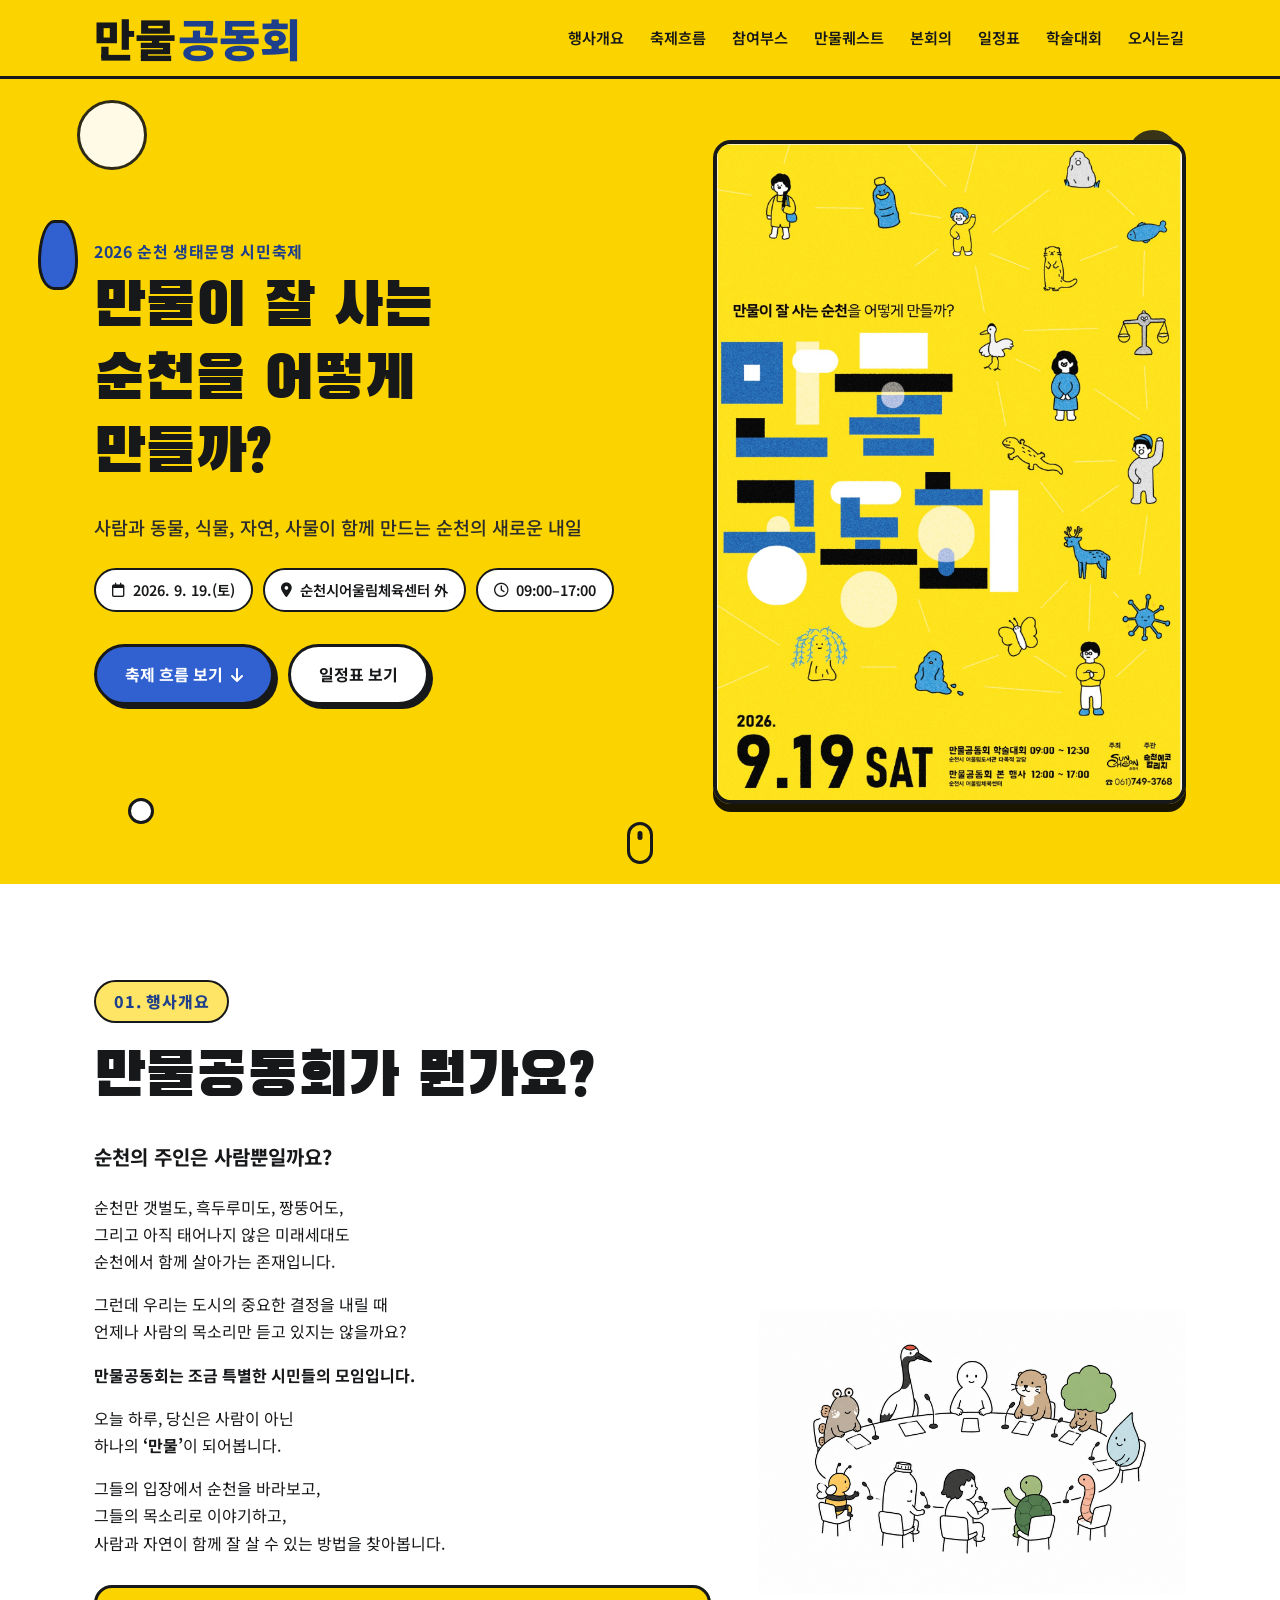
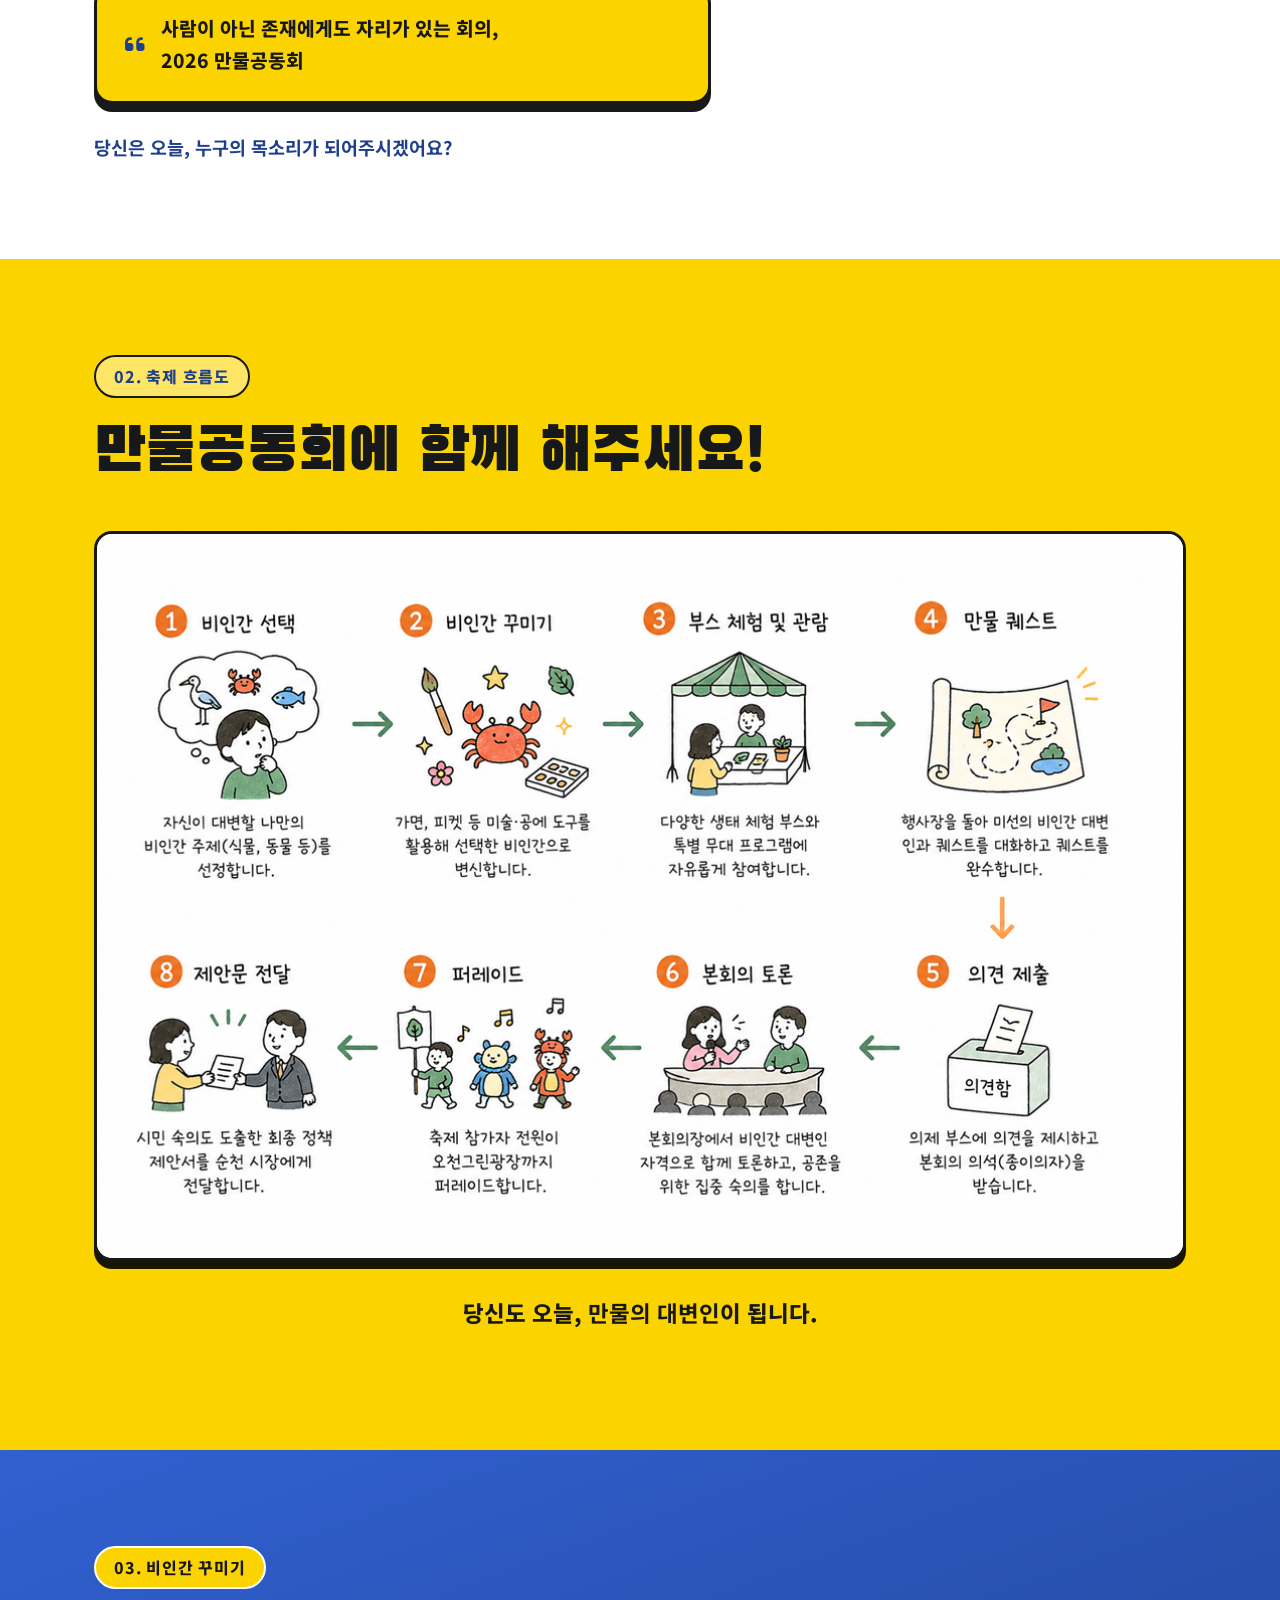
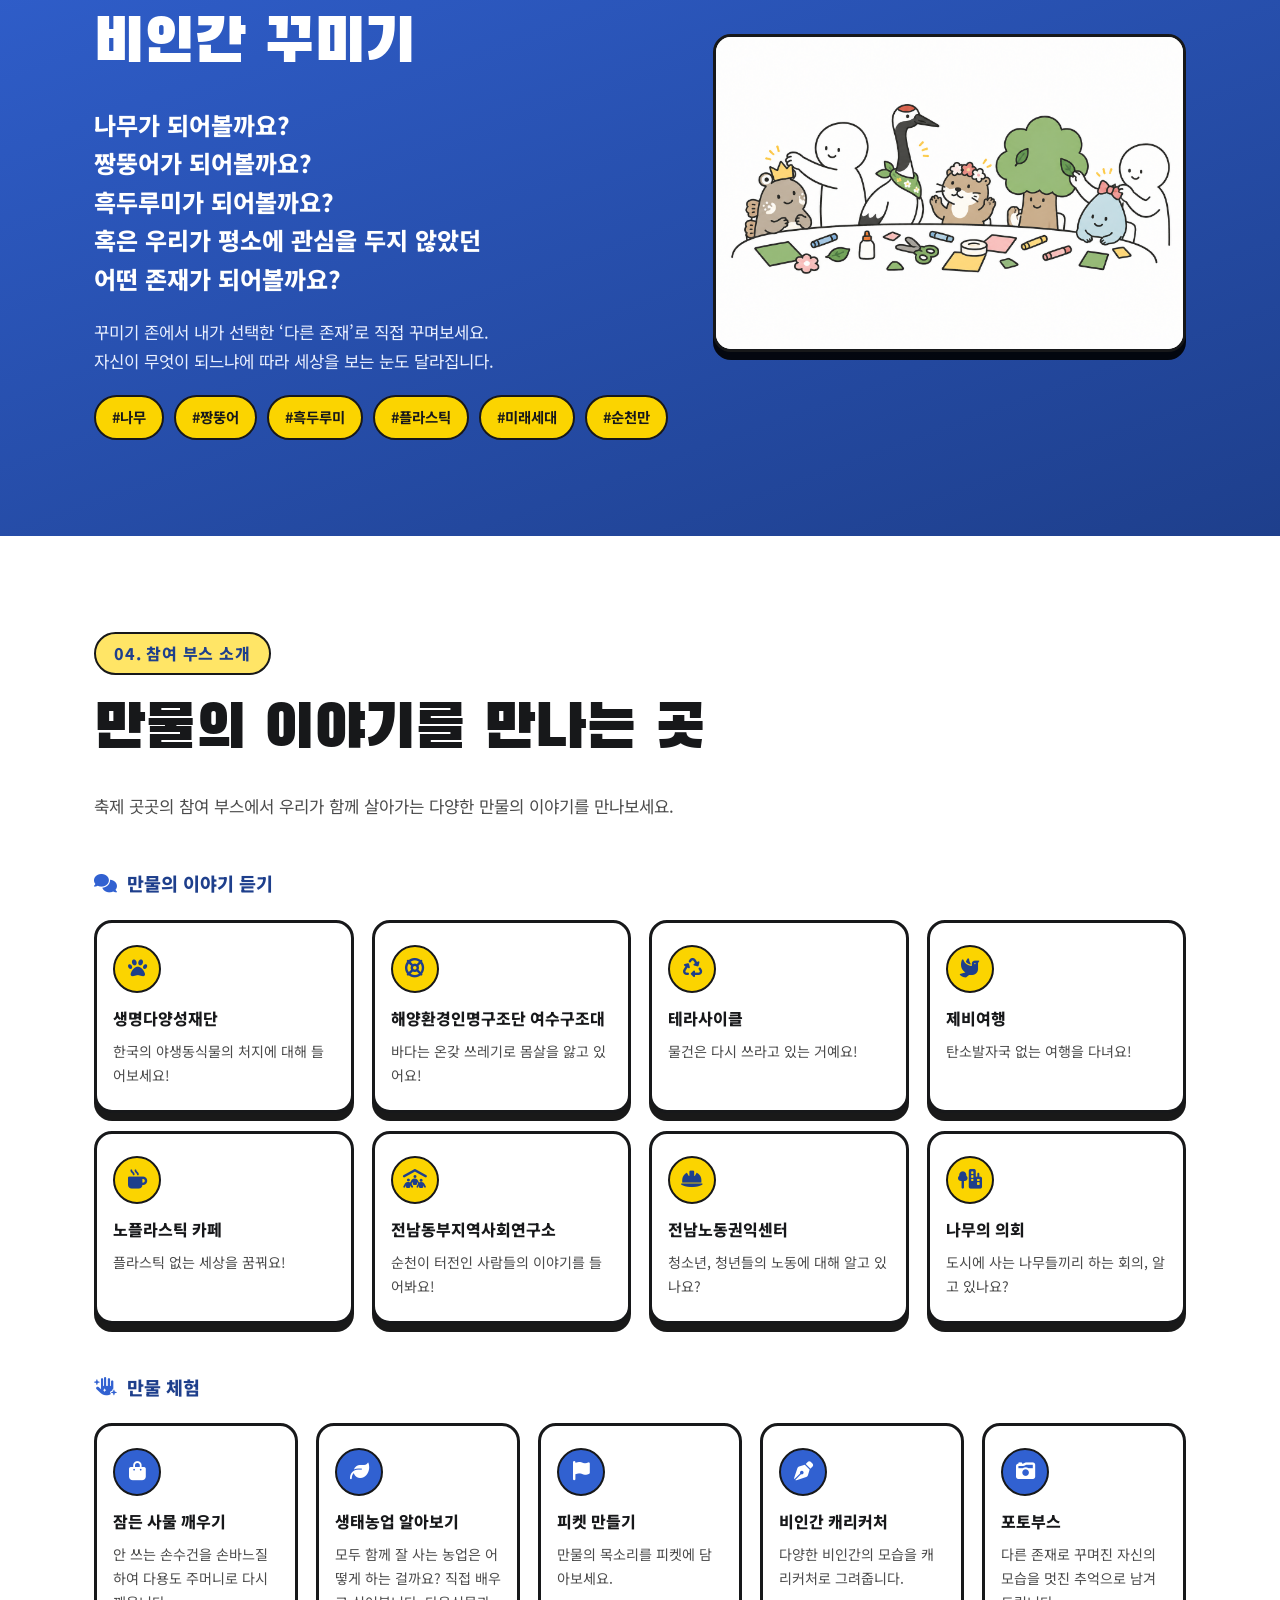
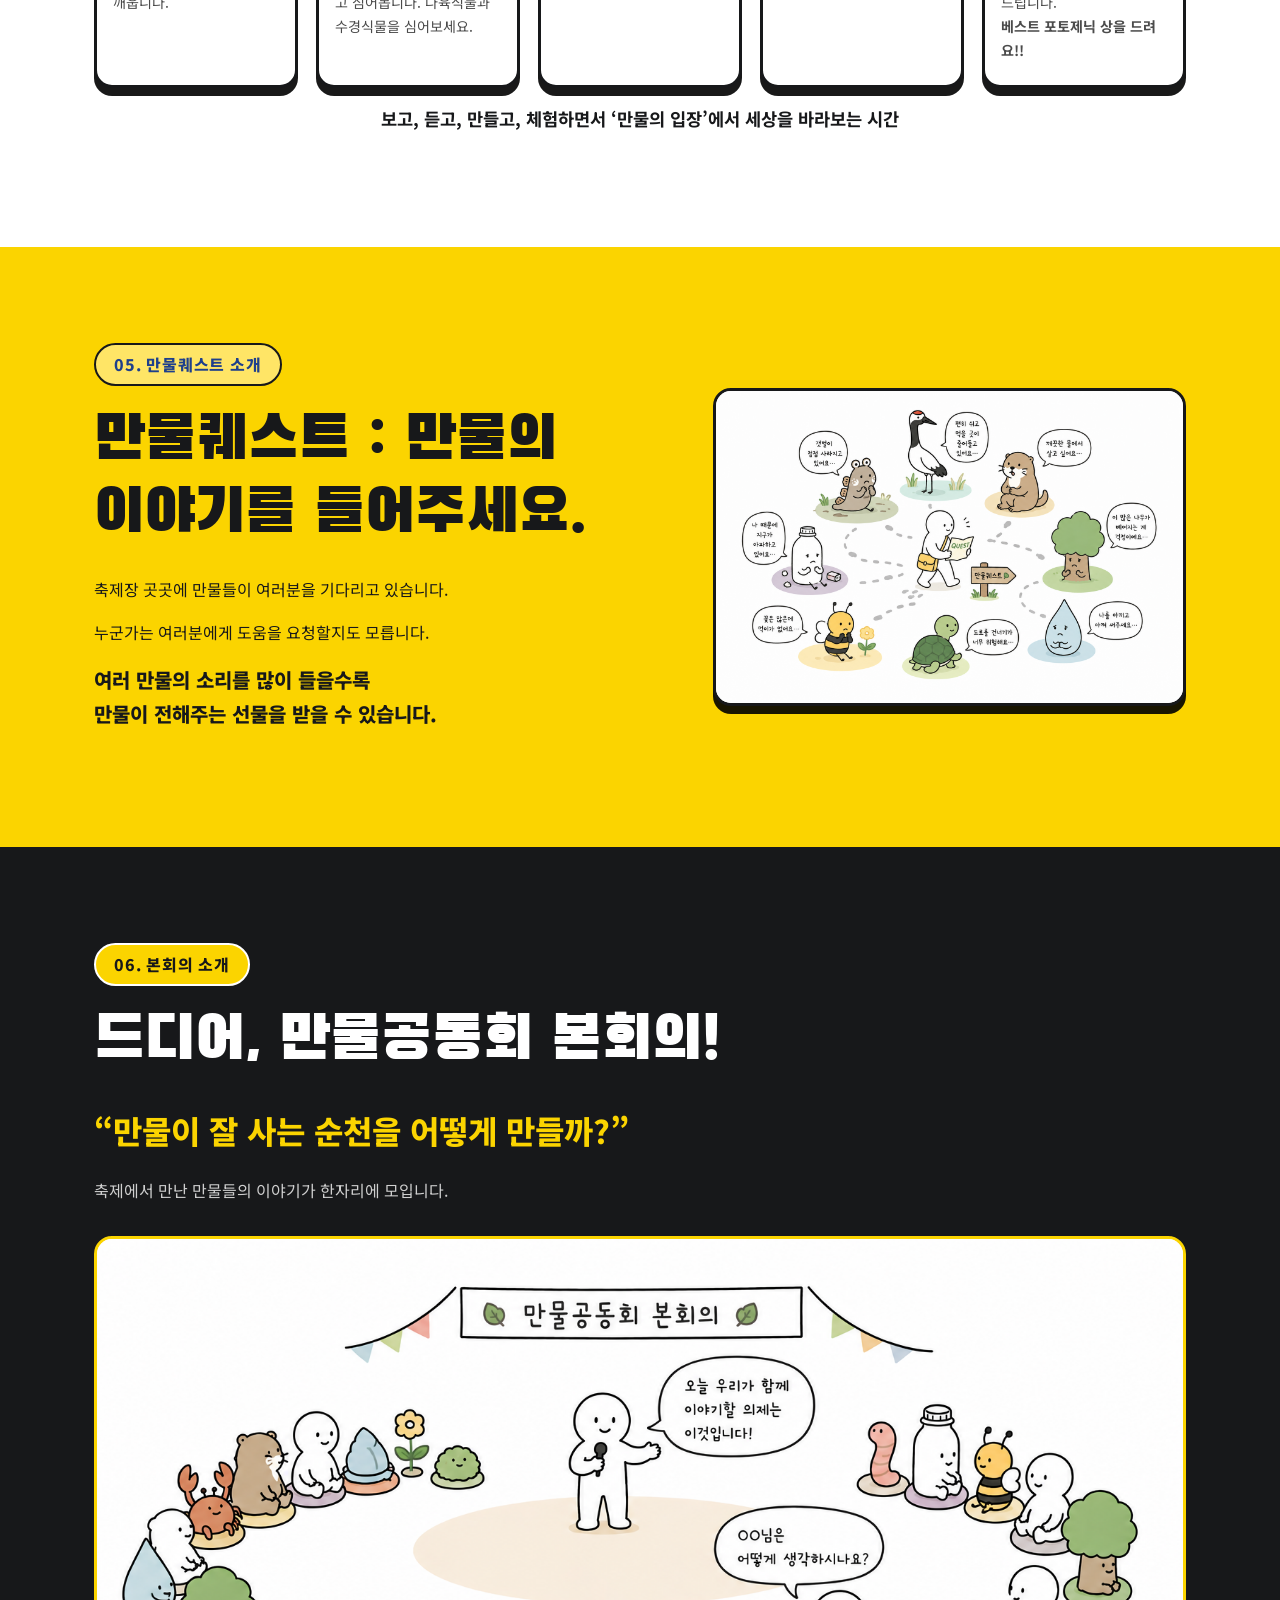
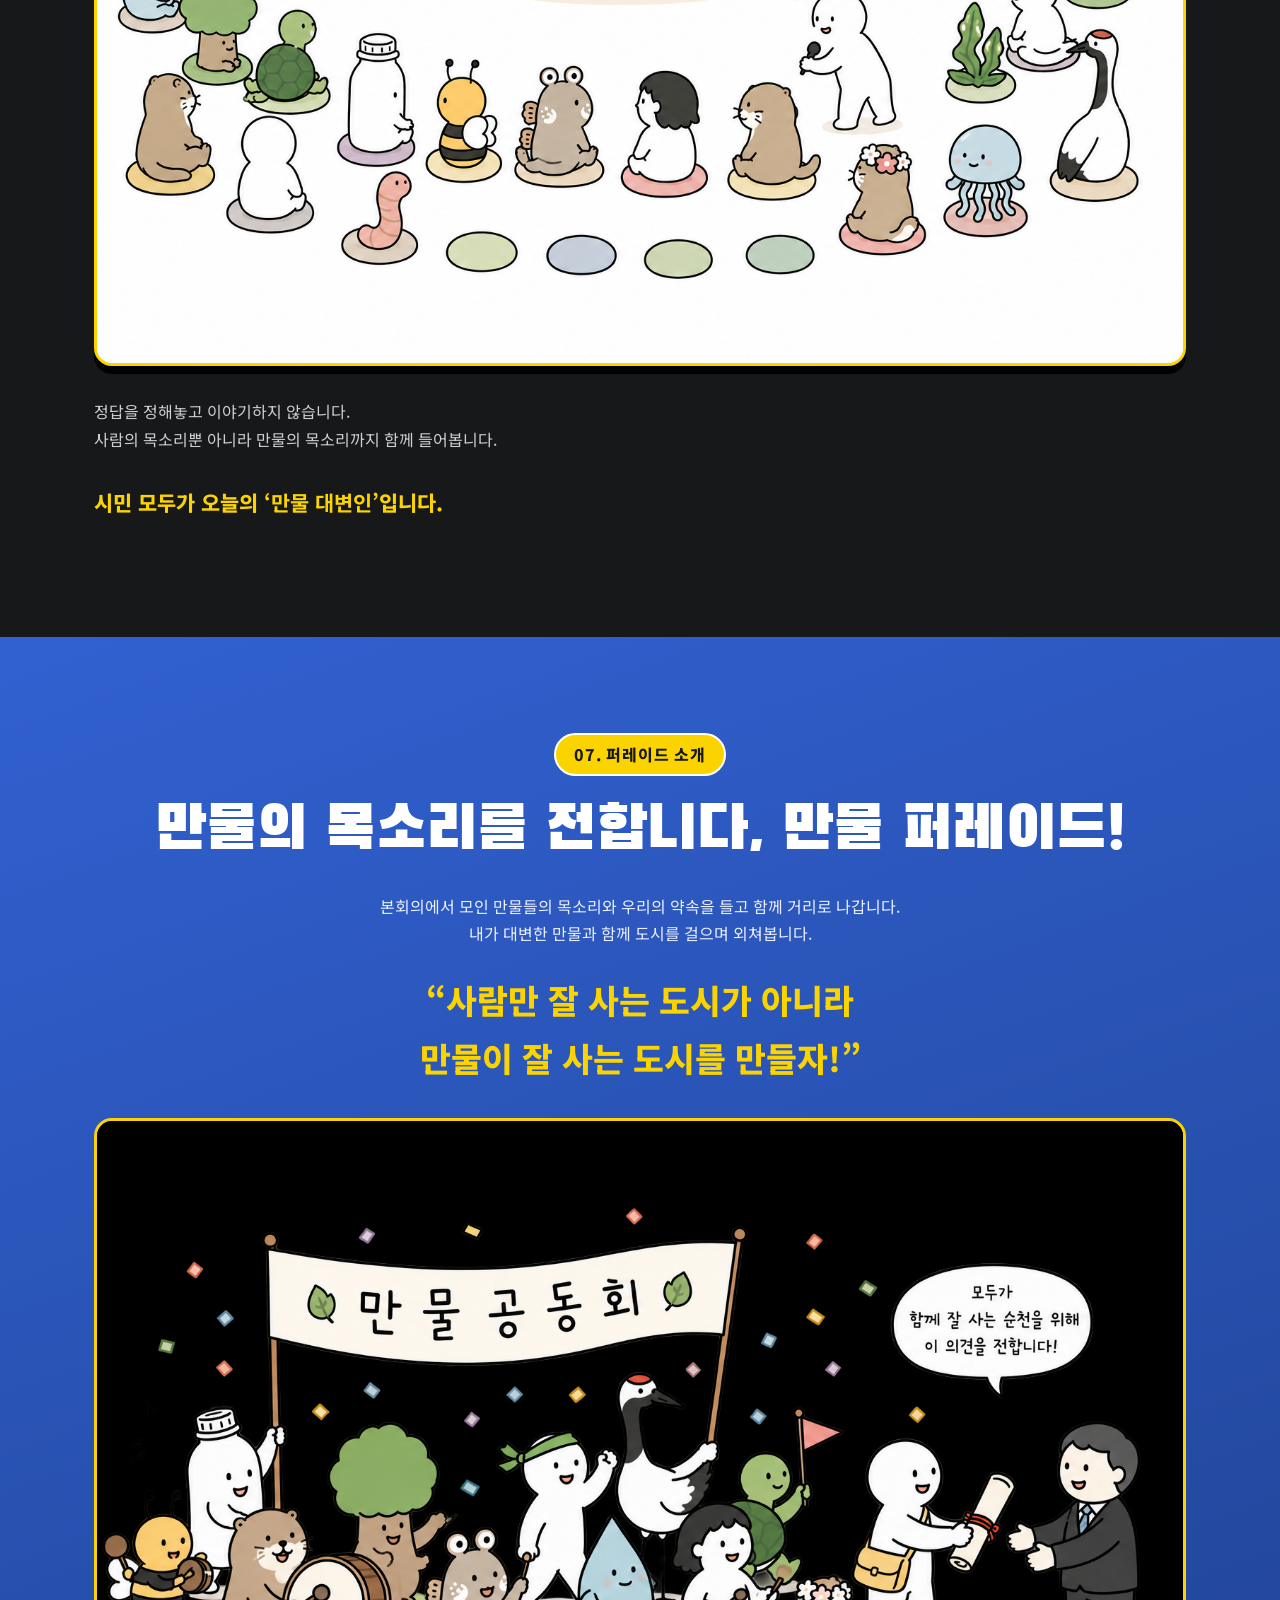
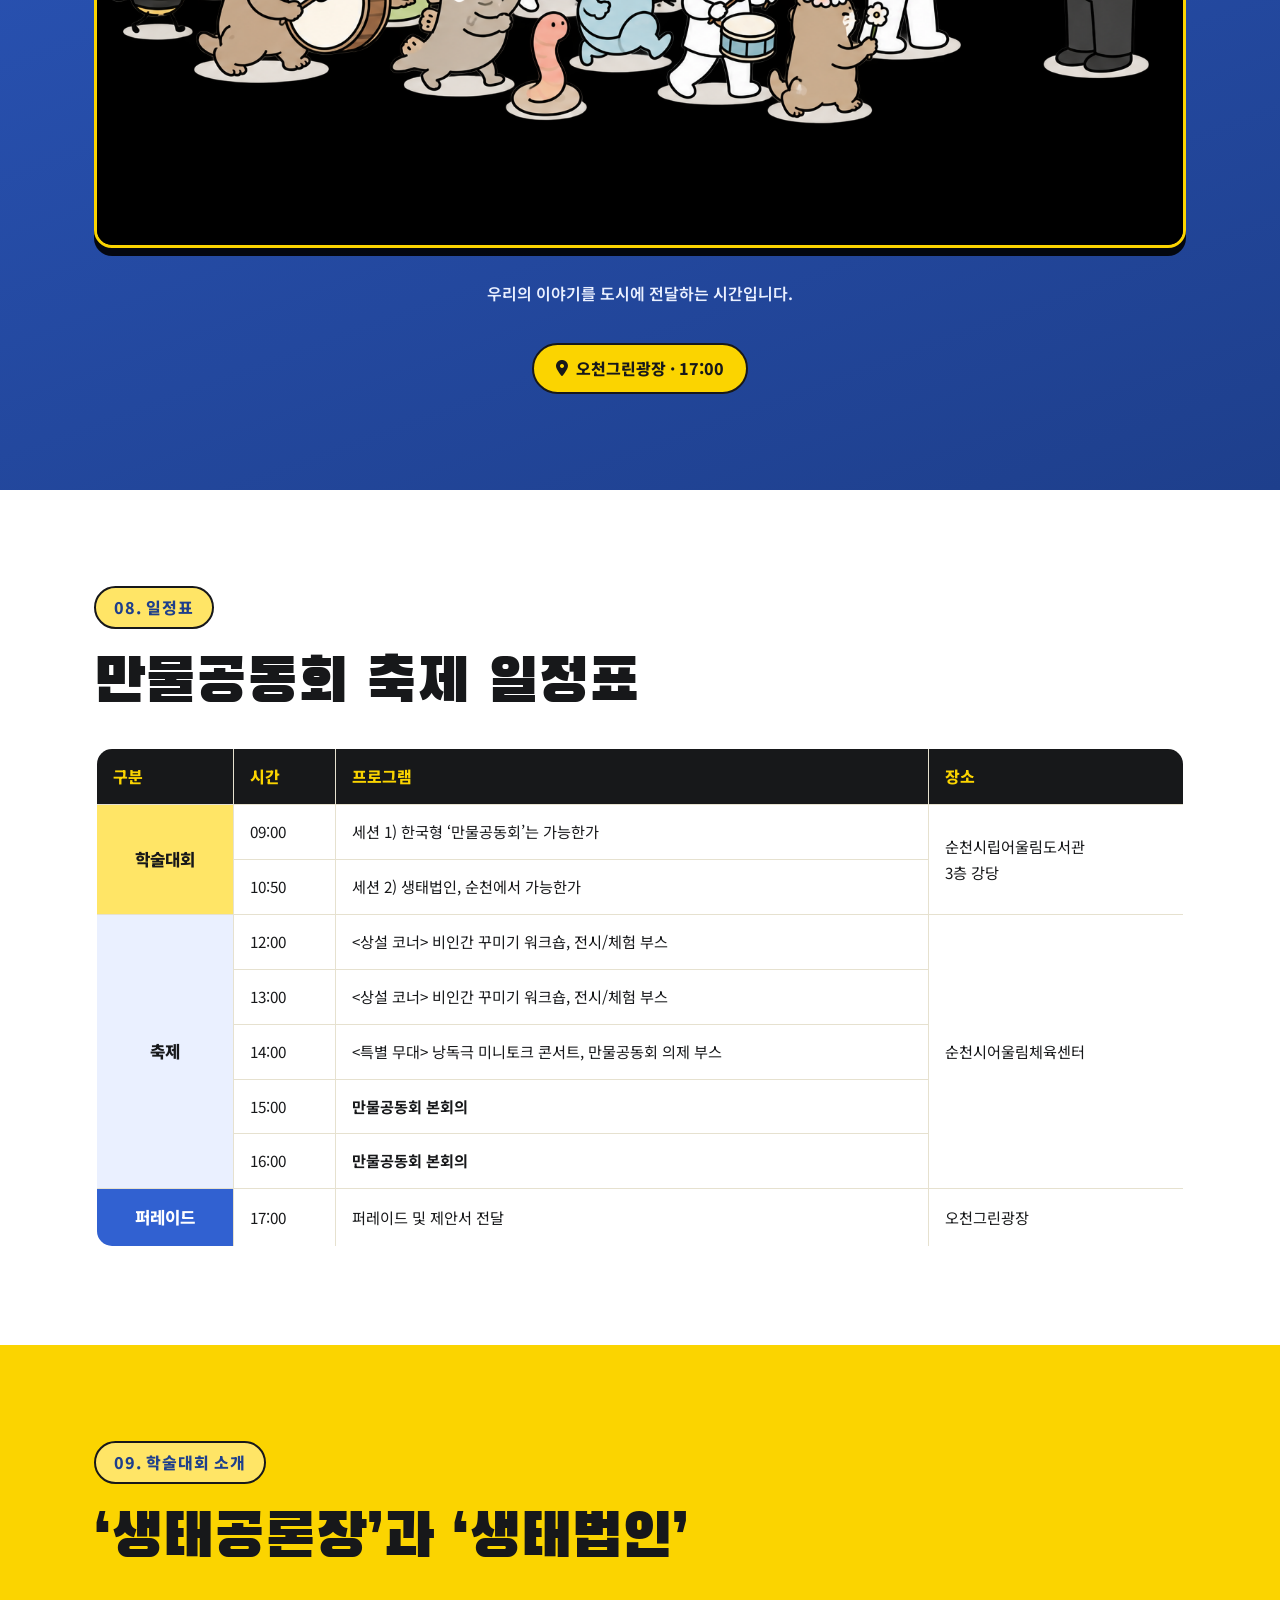
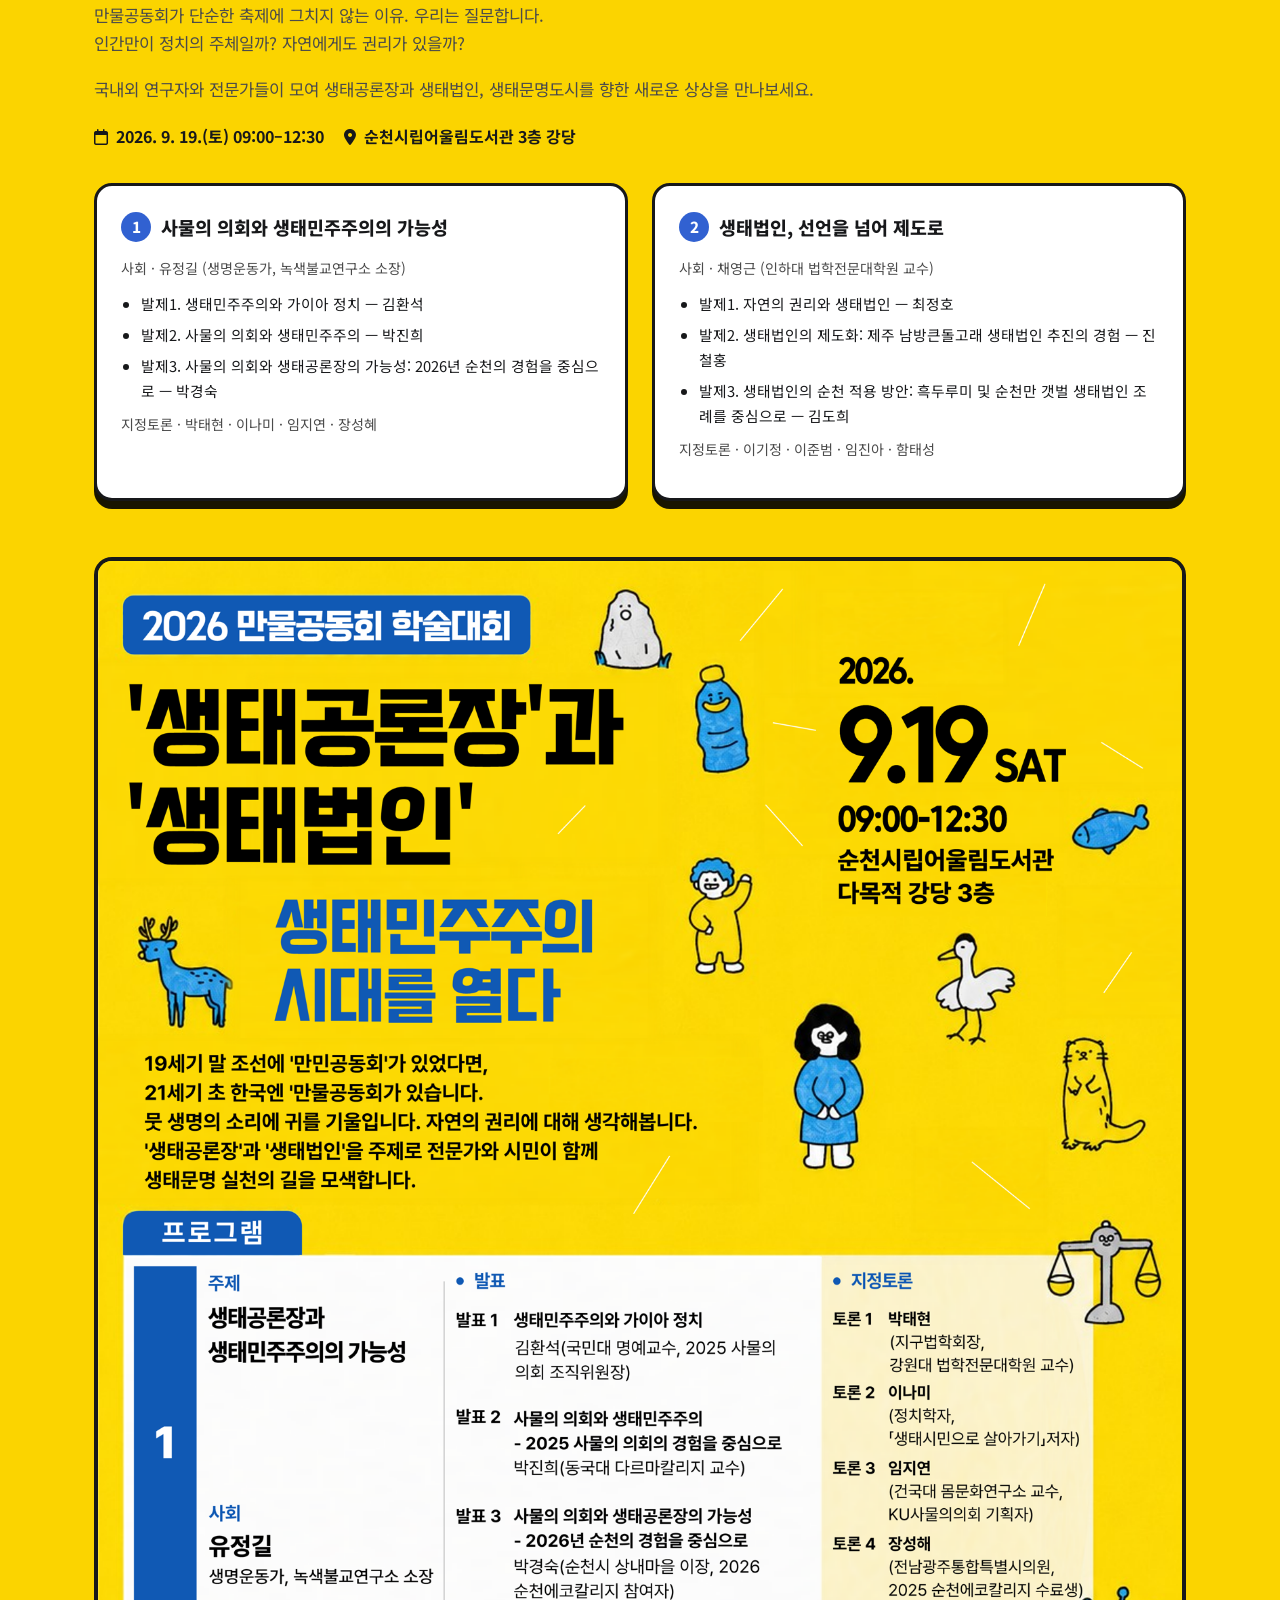
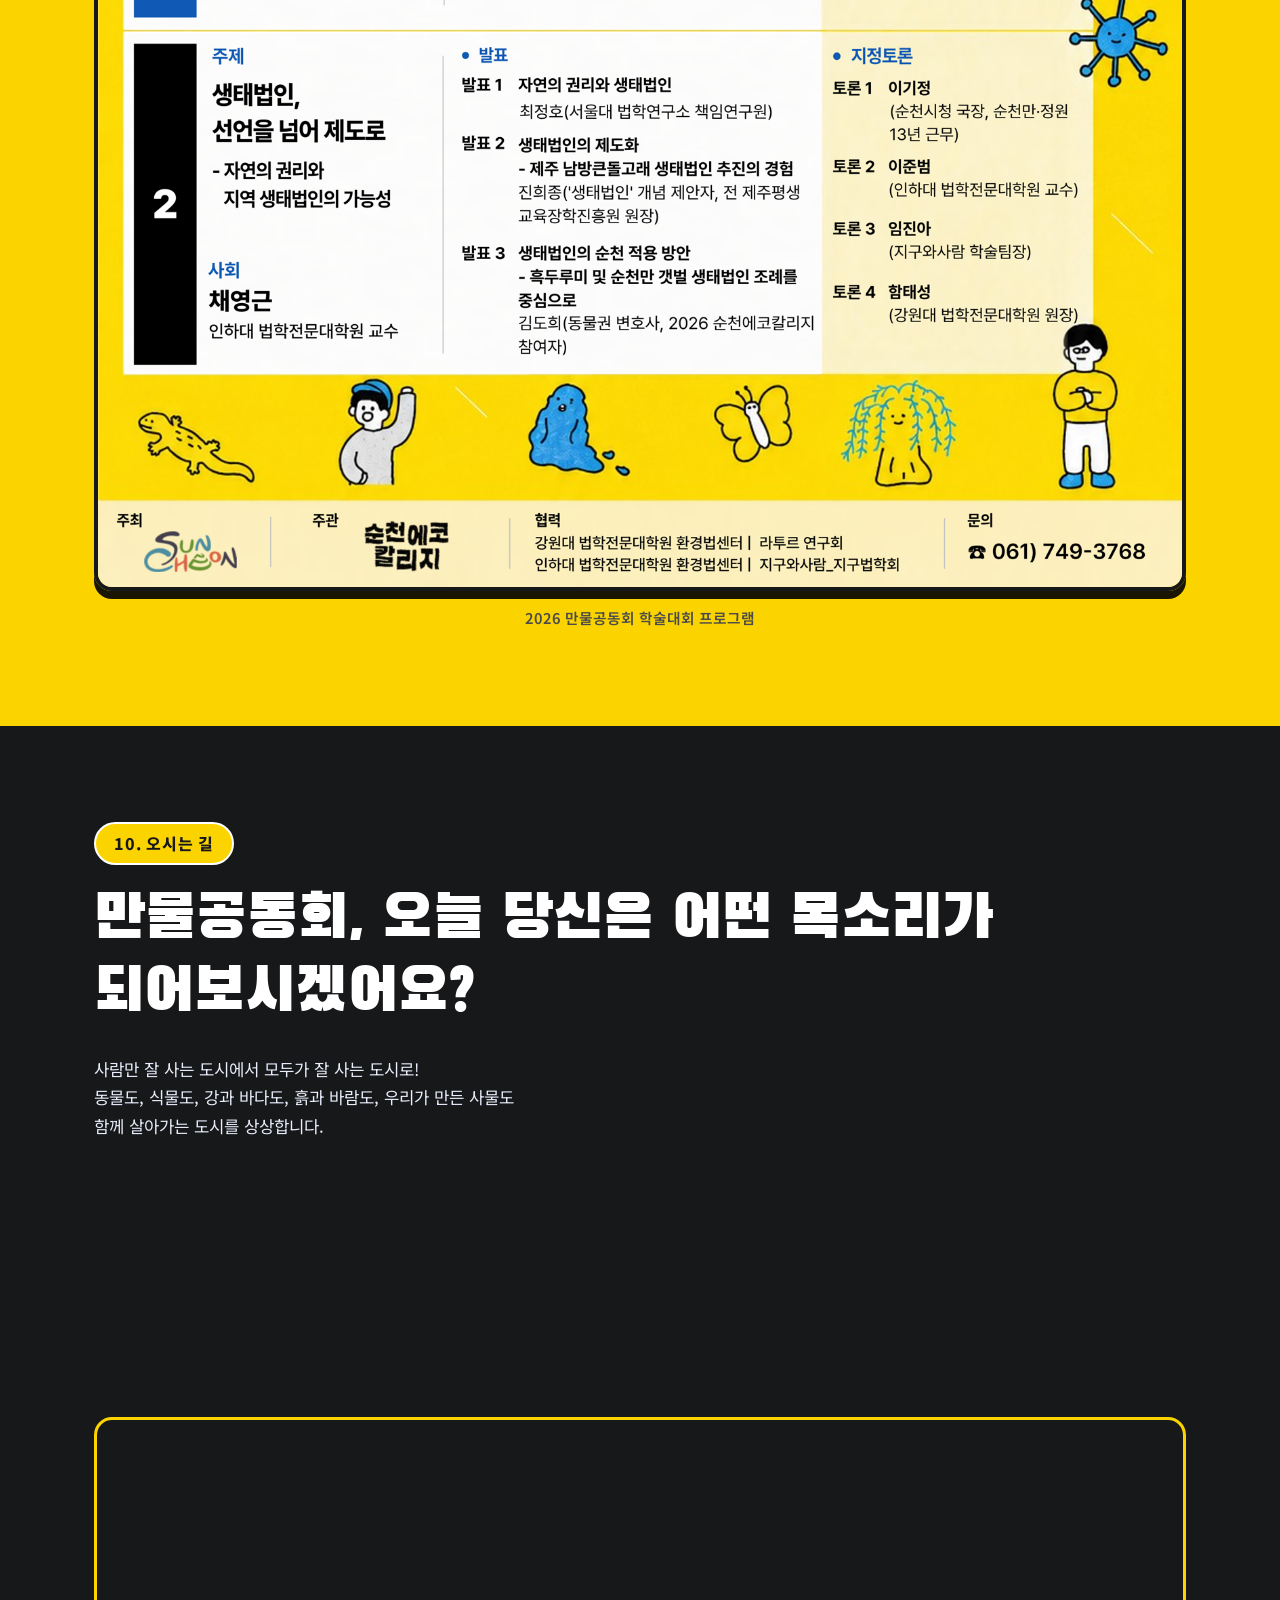
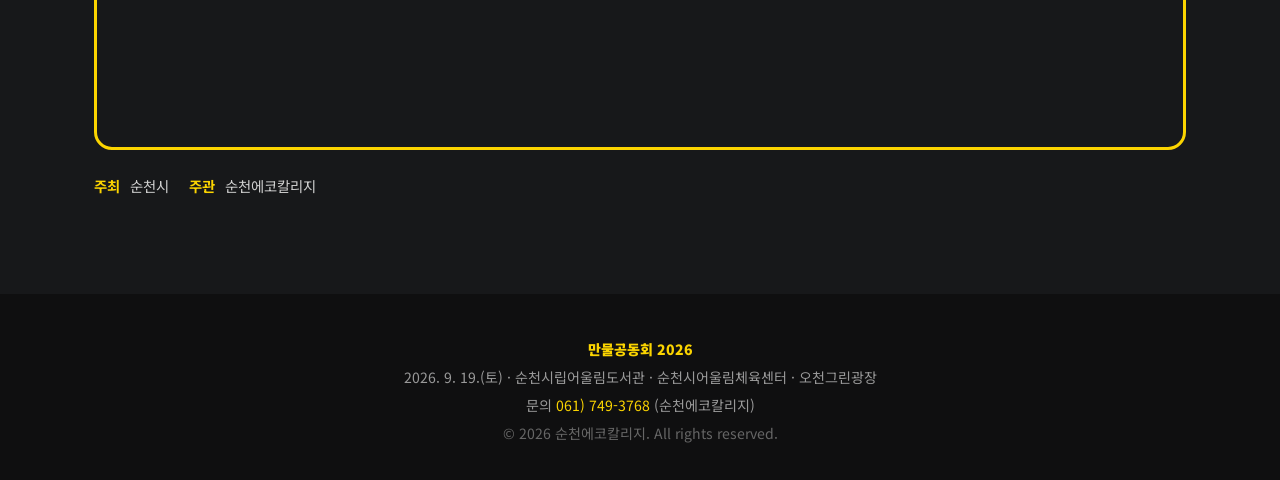
==== commit 220fe03b: "Replace main event poster" ====
--- a/index.html
+++ b/index.html
@@ -60,7 +60,7 @@
       </div>
     </div>
     <div class="hero-visual">
-      <img src="images/poster-main.jpg" alt="만물공동회 2026 포스터 - 2026. 9. 19.(토) 순천시어울림체육센터 12:00-17:00" loading="eager">
+      <img src="images/poster-main-2026.jpg" alt="2026 만물공동회 포스터 - 학술대회 09:00–12:30, 본행사 12:00–17:00" loading="eager">
     </div>
   </div>
   <a href="#overview" class="scroll-cue" aria-label="아래로 스크롤">
--- a/css/style.css
+++ b/css/style.css
@@ -234,7 +234,10 @@
 }
 .btn-outline:hover{ transform: translate(-2px,-2px); box-shadow: 6px 6px 0 var(--black); }
 
+.hero-visual{ min-width:0; }
 .hero-visual img{
+  width:100%;
+  height:auto;
   border-radius: var(--radius-md);
   border: 4px solid var(--black);
   box-shadow: var(--shadow-card);
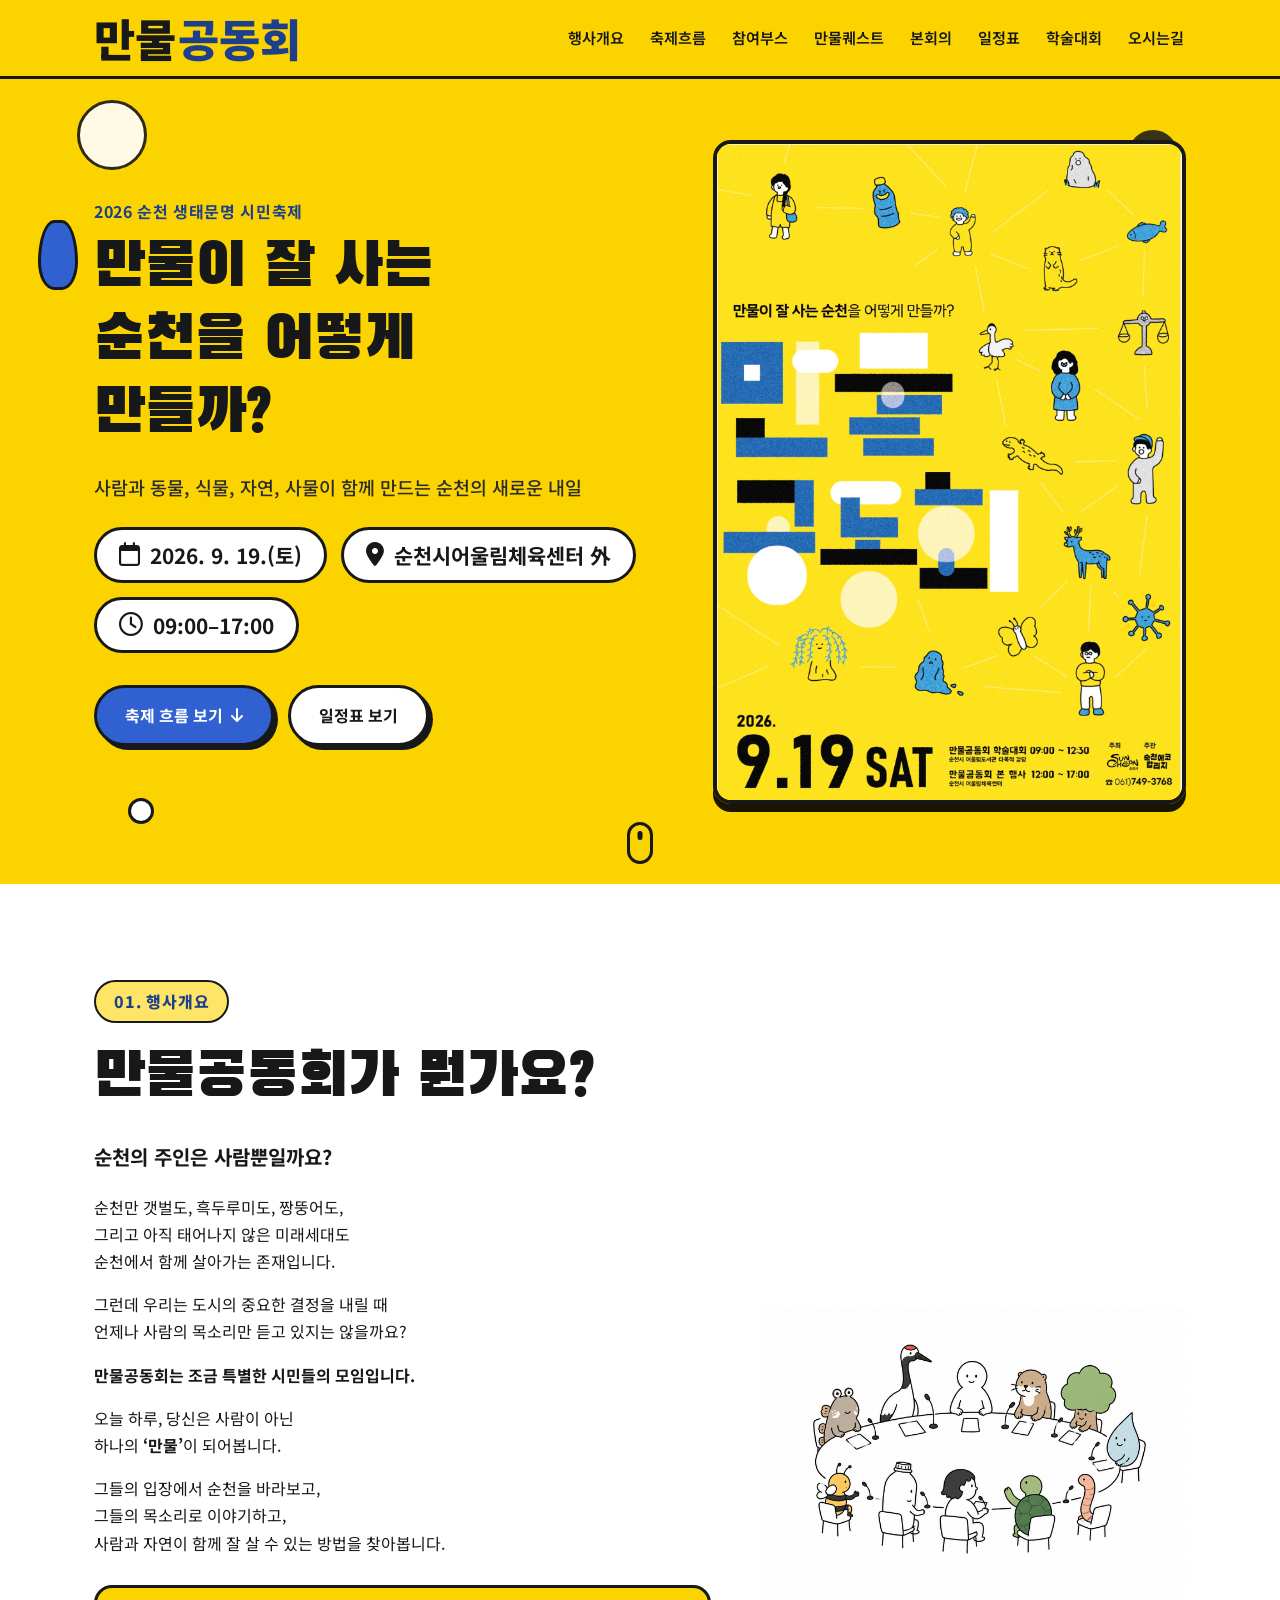
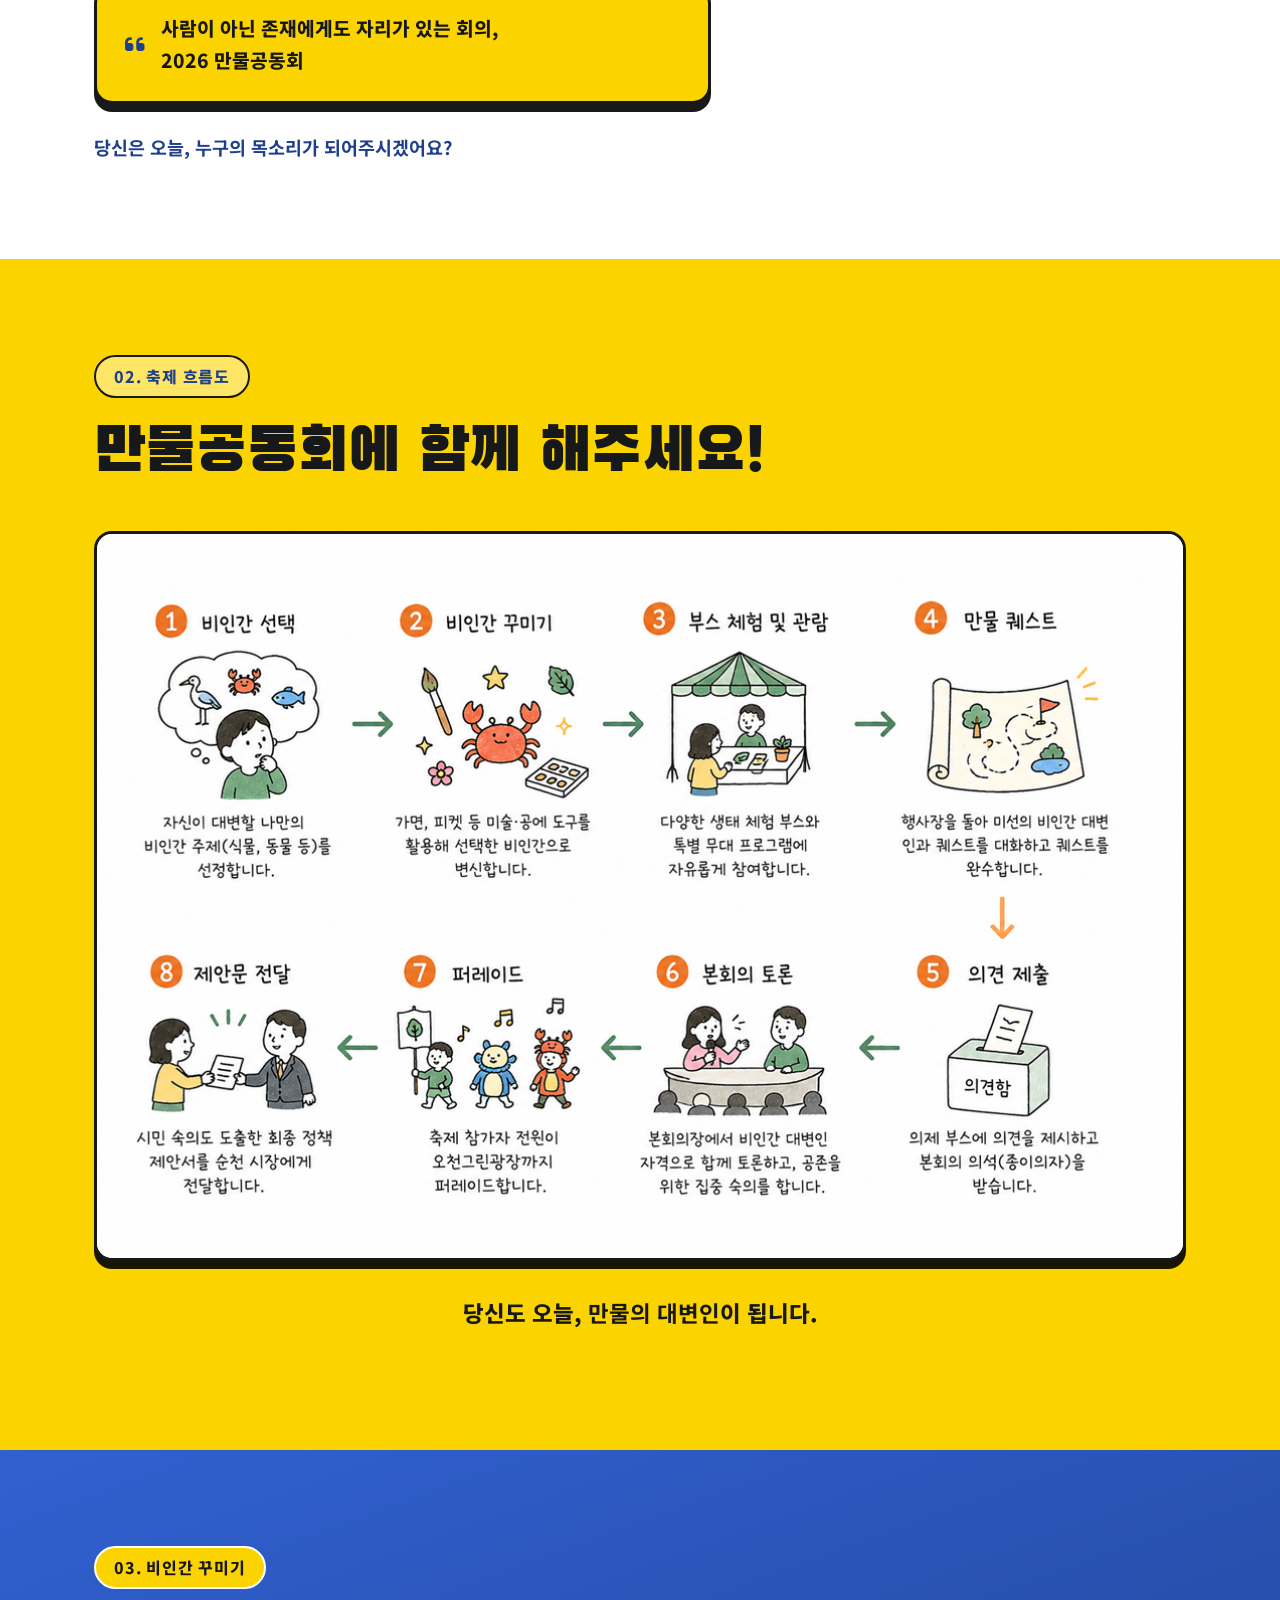
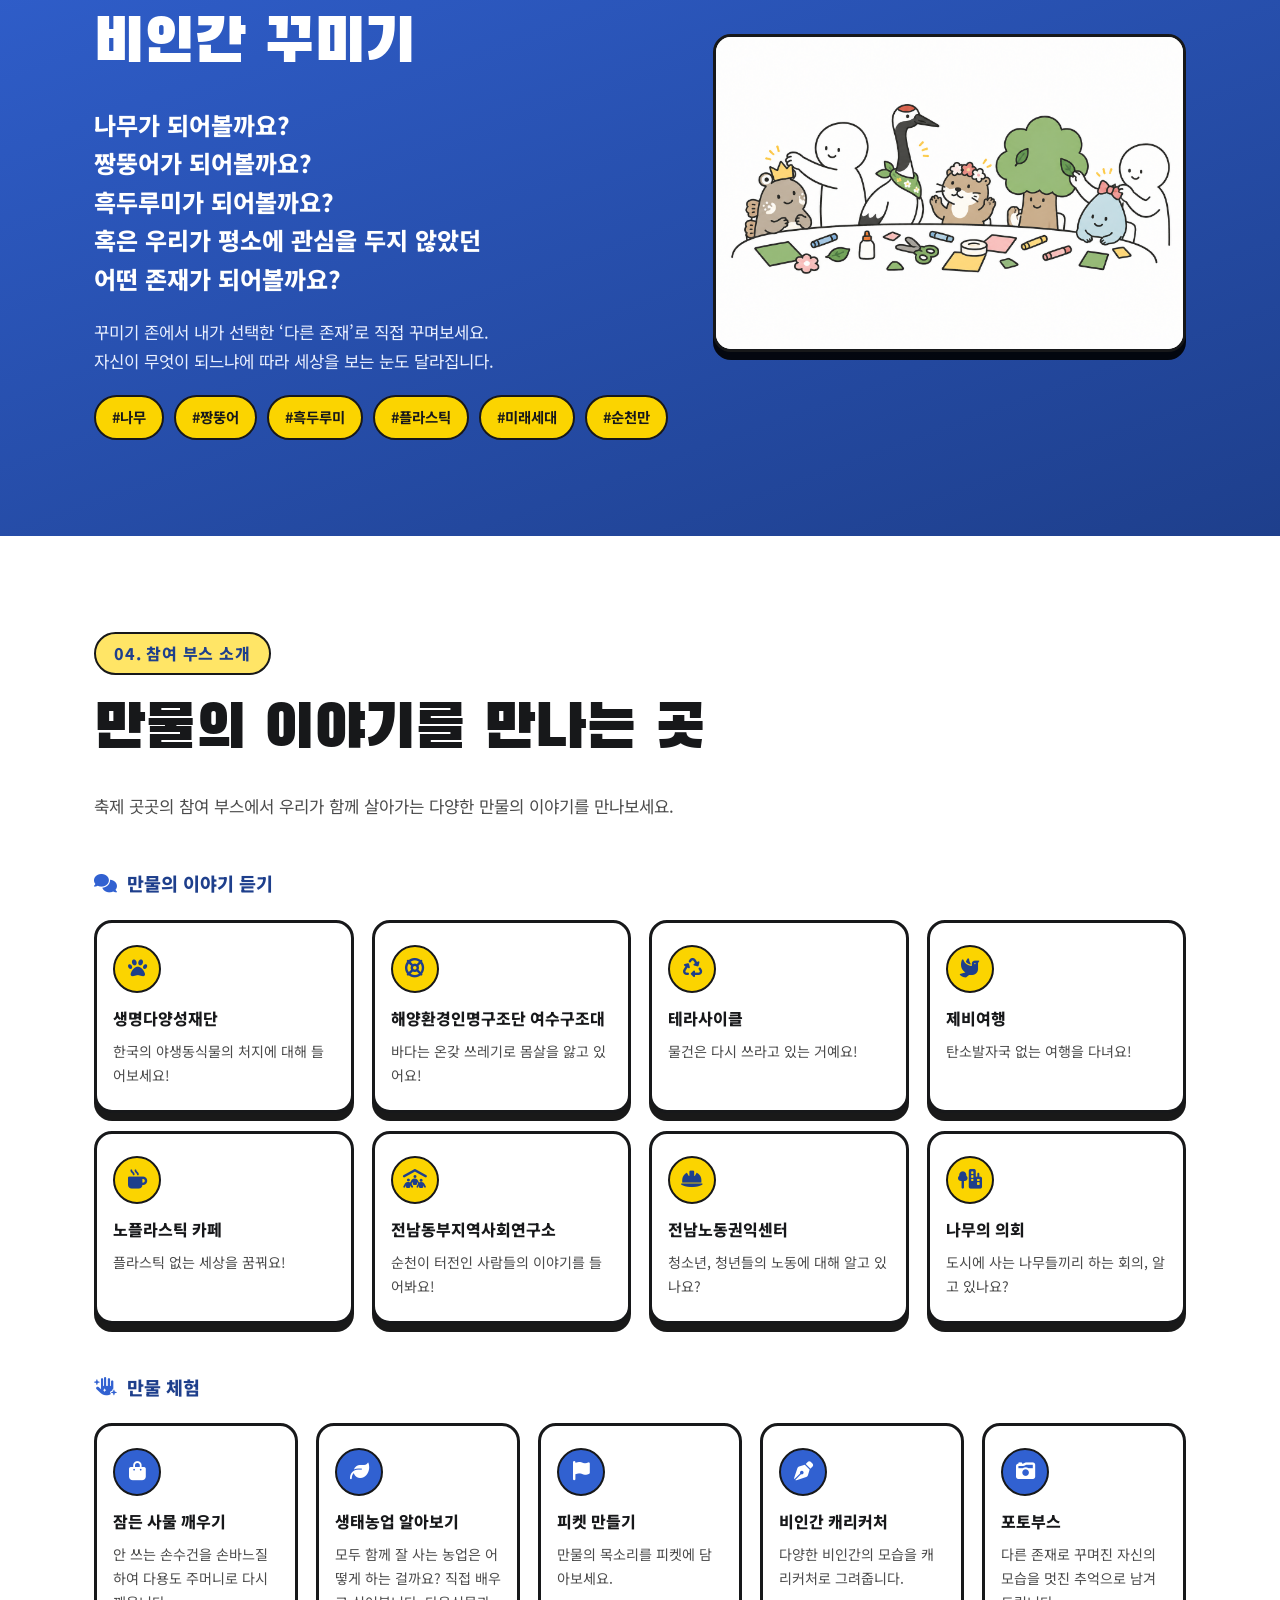
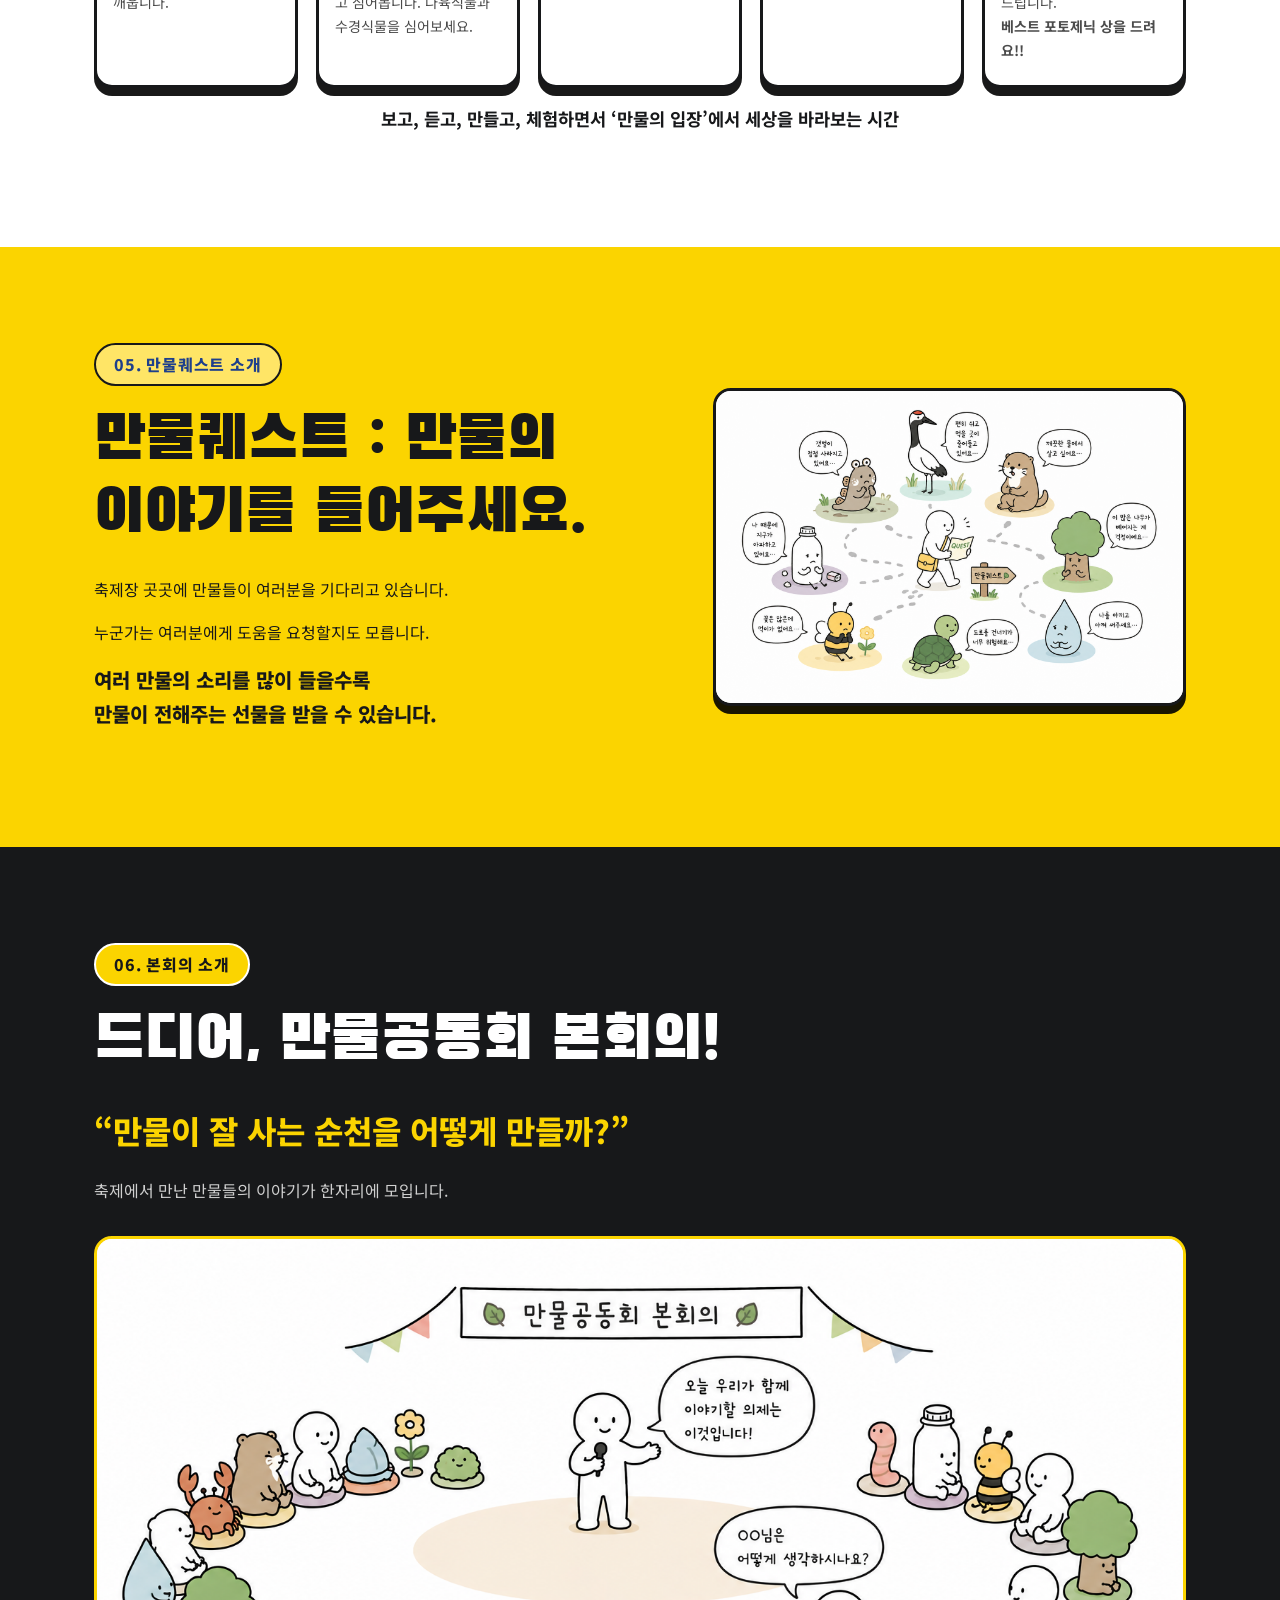
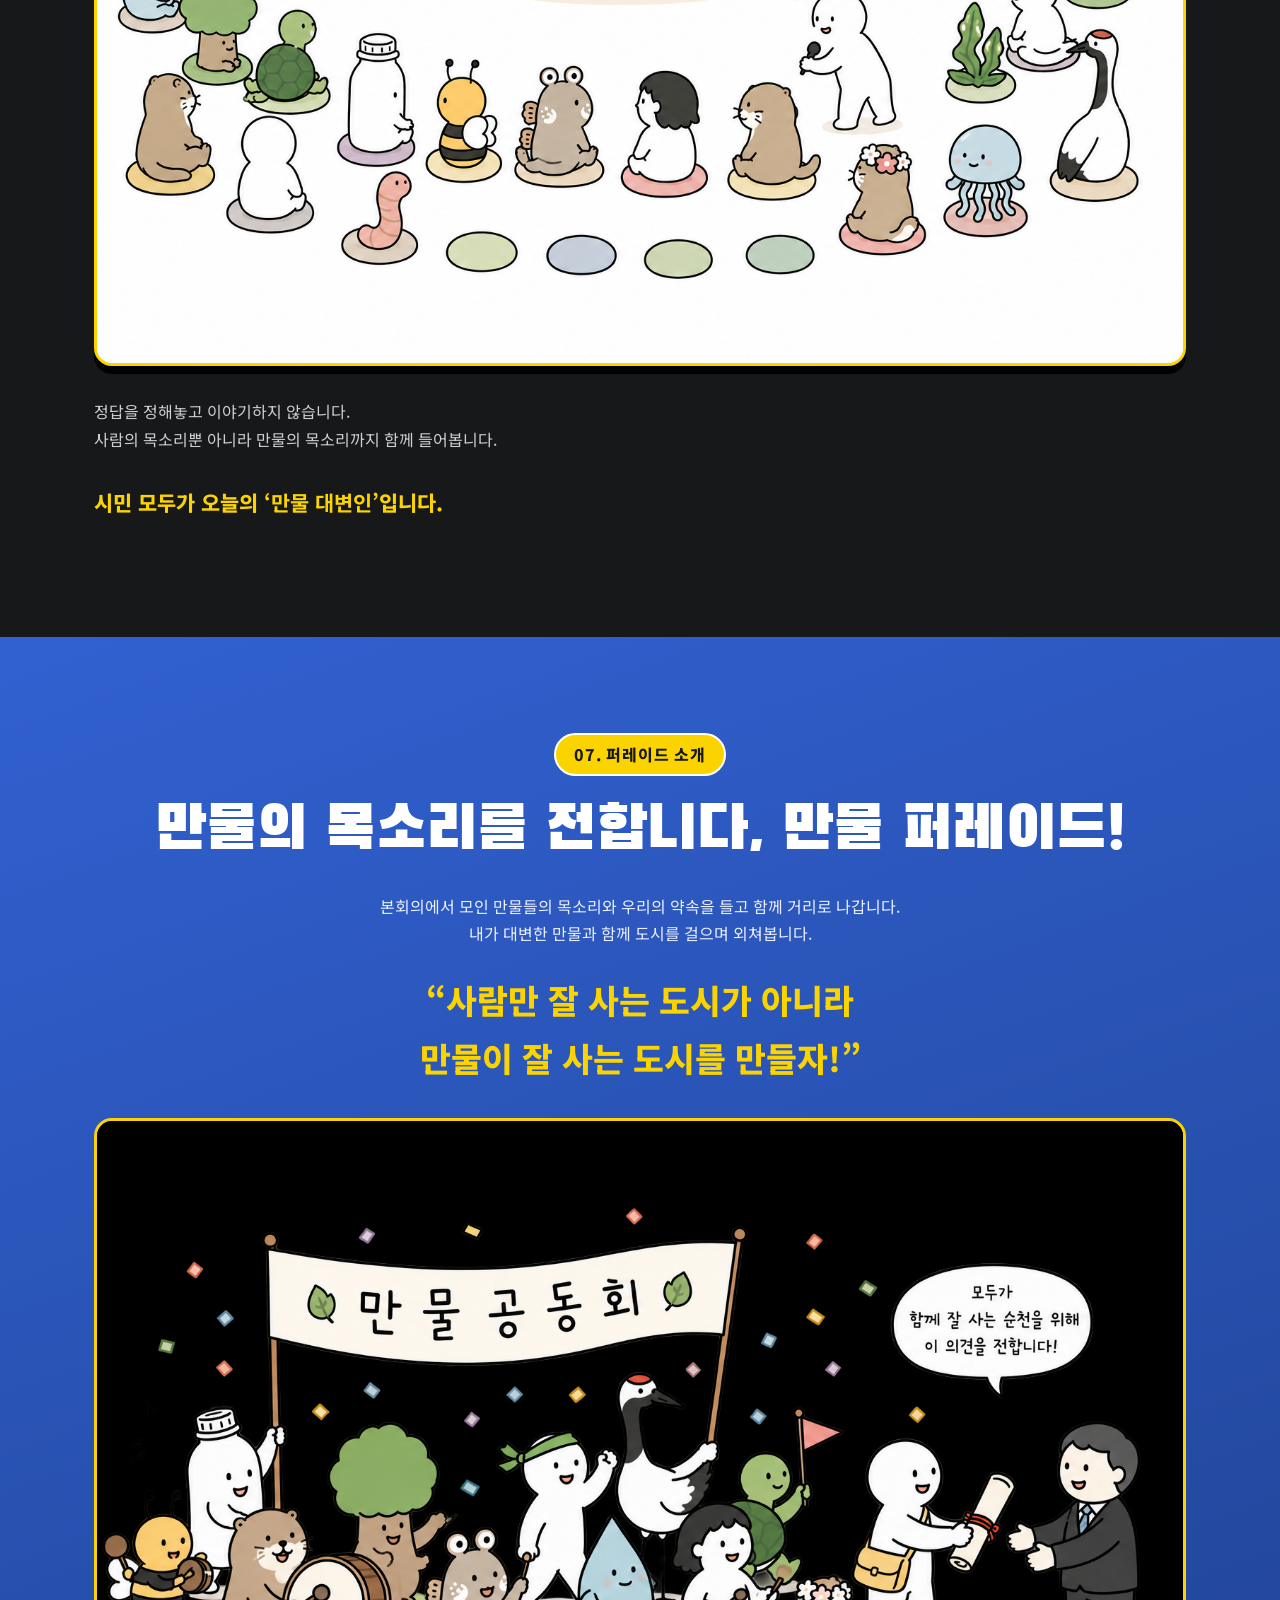
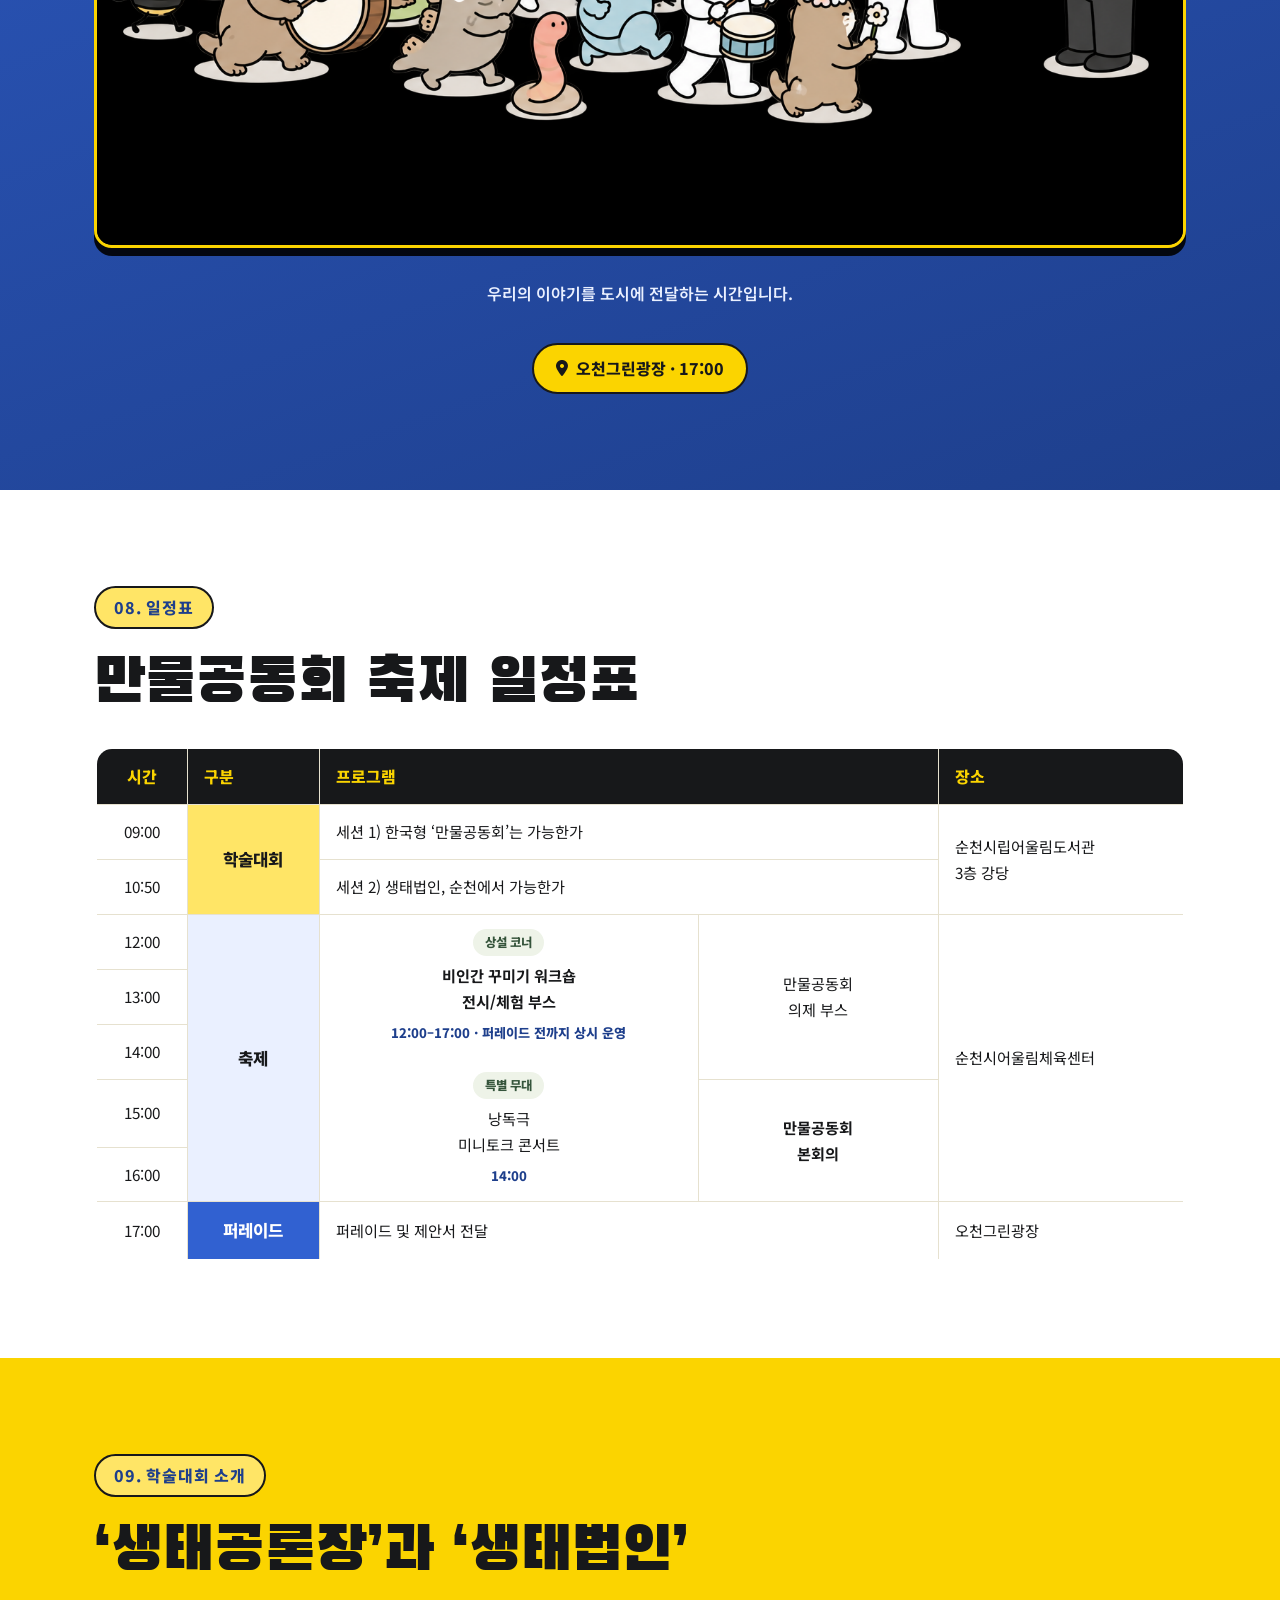
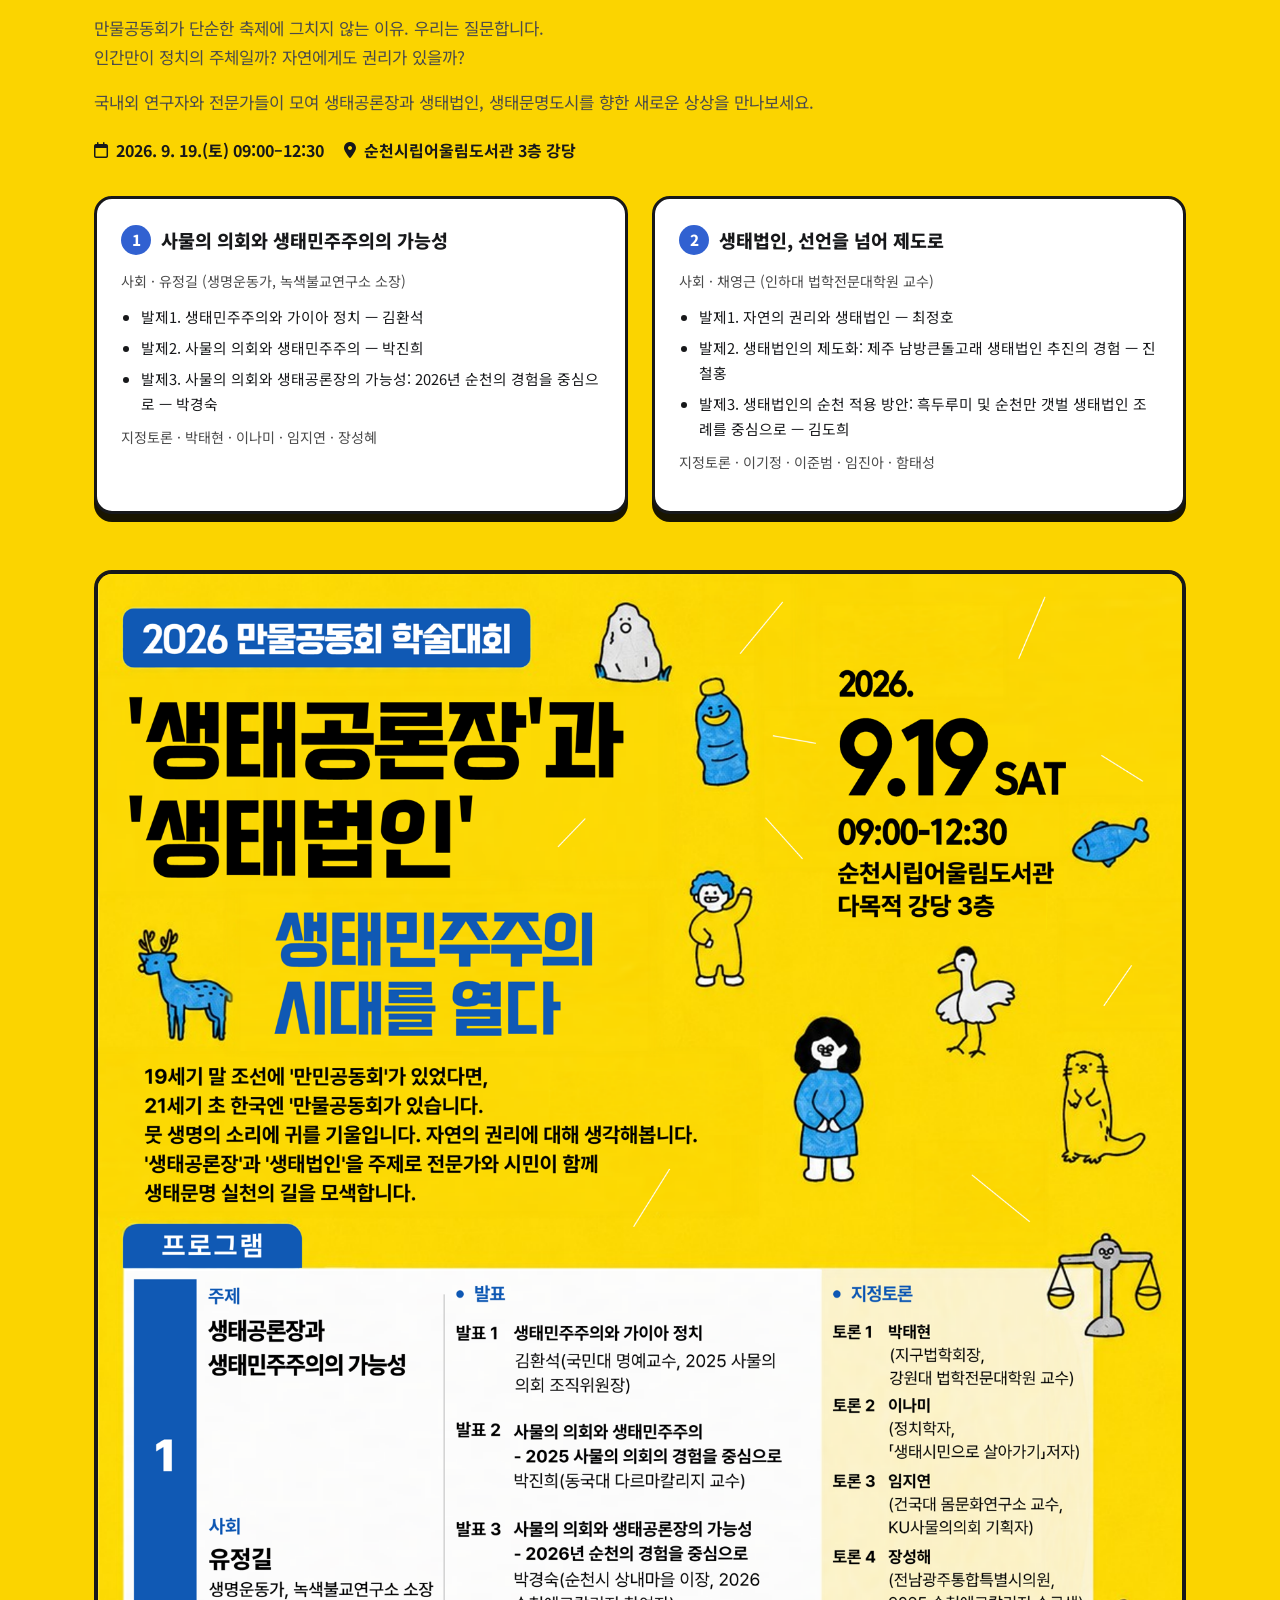
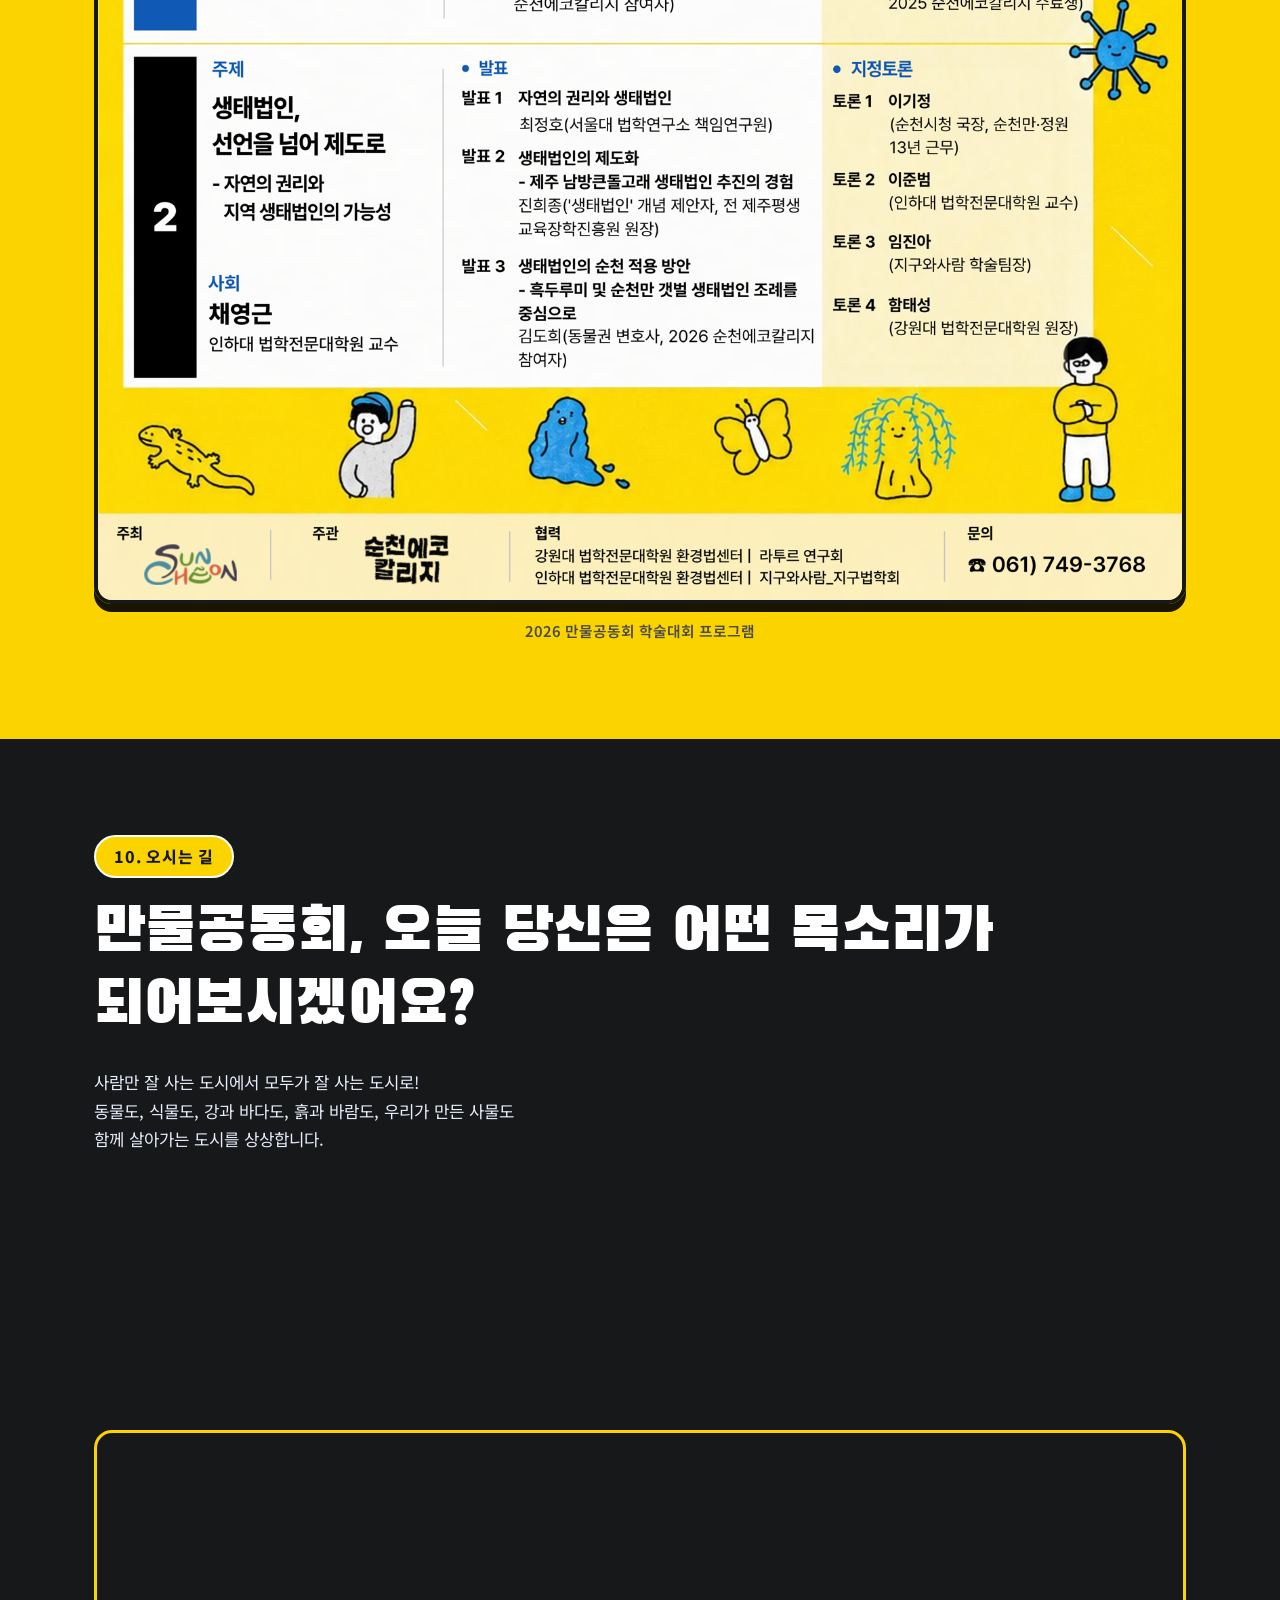
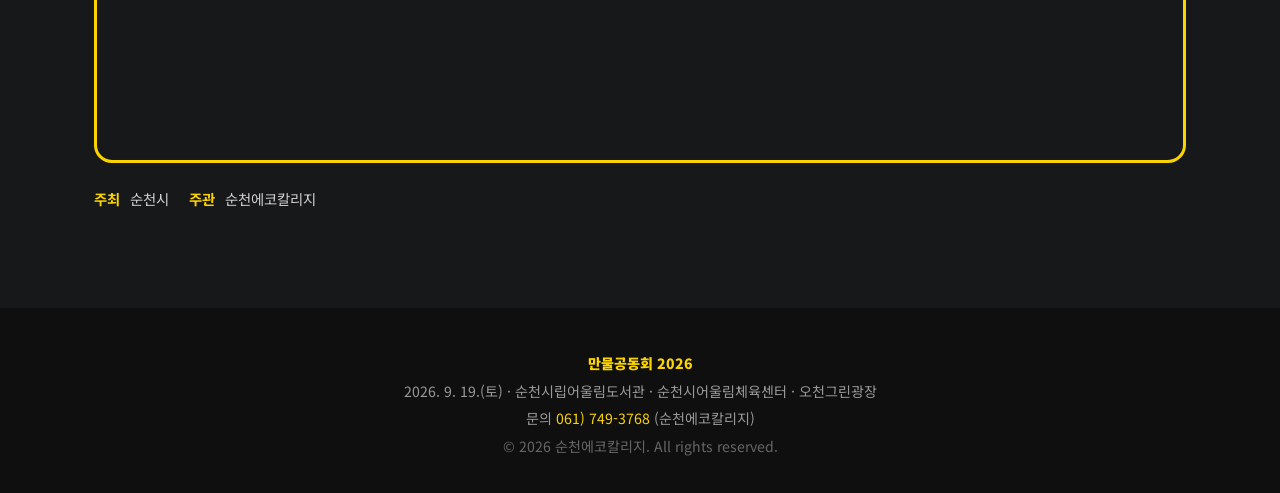
==== commit 0fa12cf1: "Clarify continuous festival schedule" ====
--- a/index.html
+++ b/index.html
@@ -277,45 +277,54 @@
     <div class="table-wrap">
       <table class="schedule-table">
         <thead>
-          <tr><th>구분</th><th>시간</th><th>프로그램</th><th>장소</th></tr>
+          <tr><th>시간</th><th>구분</th><th colspan="2">프로그램</th><th>장소</th></tr>
         </thead>
         <tbody>
           <tr>
+            <td>09:00</td>
             <td rowspan="2" class="cat cat-academy">학술대회</td>
-            <td>09:00</td>
-            <td>세션 1) 한국형 ‘만물공동회’는 가능한가</td>
+            <td colspan="2">세션 1) 한국형 ‘만물공동회’는 가능한가</td>
             <td rowspan="2">순천시립어울림도서관<br>3층 강당</td>
           </tr>
           <tr>
             <td>10:50</td>
-            <td>세션 2) 생태법인, 순천에서 가능한가</td>
-          </tr>
-          <tr>
+            <td colspan="2">세션 2) 생태법인, 순천에서 가능한가</td>
+          </tr>
+          <tr>
+            <td>12:00</td>
             <td rowspan="5" class="cat cat-festival">축제</td>
-            <td>12:00</td>
-            <td>&lt;상설 코너&gt; 비인간 꾸미기 워크숍, 전시/체험 부스</td>
+            <td rowspan="5" class="ongoing-program">
+              <div class="schedule-program-group">
+                <span class="schedule-label">상설 코너</span>
+                <strong>비인간 꾸미기 워크숍<br>전시/체험 부스</strong>
+                <span class="schedule-period">12:00–17:00 · 퍼레이드 전까지 상시 운영</span>
+              </div>
+              <div class="schedule-program-group">
+                <span class="schedule-label">특별 무대</span>
+                <span>낭독극<br>미니토크 콘서트</span>
+                <span class="schedule-period">14:00</span>
+              </div>
+            </td>
+            <td rowspan="3" class="parallel-program">만물공동회<br>의제 부스</td>
             <td rowspan="5">순천시어울림체육센터</td>
           </tr>
           <tr>
             <td>13:00</td>
-            <td>&lt;상설 코너&gt; 비인간 꾸미기 워크숍, 전시/체험 부스</td>
           </tr>
           <tr>
             <td>14:00</td>
-            <td>&lt;특별 무대&gt; 낭독극 미니토크 콘서트, 만물공동회 의제 부스</td>
           </tr>
           <tr>
             <td>15:00</td>
-            <td><strong>만물공동회 본회의</strong></td>
+            <td rowspan="2" class="parallel-program"><strong>만물공동회<br>본회의</strong></td>
           </tr>
           <tr>
             <td>16:00</td>
-            <td><strong>만물공동회 본회의</strong></td>
-          </tr>
-          <tr>
+          </tr>
+          <tr>
+            <td>17:00</td>
             <td class="cat cat-parade">퍼레이드</td>
-            <td>17:00</td>
-            <td>퍼레이드 및 제안서 전달</td>
+            <td colspan="2">퍼레이드 및 제안서 전달</td>
             <td>오천그린광장</td>
           </tr>
         </tbody>
@@ -335,27 +344,22 @@
         <p class="sc-place"><i class="fa-solid fa-location-dot"></i> 순천시립어울림도서관 3층 강당</p>
       </div>
       <div class="sc-card">
-        <div class="sc-head"><span class="sc-cat cat-festival">축제</span><span class="sc-time">12:00</span></div>
-        <p class="sc-prog">&lt;상설 코너&gt; 비인간 꾸미기 워크숍, 전시/체험 부스</p>
+        <div class="sc-head"><span class="sc-cat cat-festival">축제 · 상설 코너</span><span class="sc-time">12:00–17:00</span></div>
+        <p class="sc-prog">&lt;상설 코너&gt; 비인간 꾸미기 워크숍, 전시/체험 부스<br><strong>퍼레이드 전까지 상시 운영</strong></p>
         <p class="sc-place"><i class="fa-solid fa-location-dot"></i> 순천시어울림체육센터</p>
       </div>
       <div class="sc-card">
-        <div class="sc-head"><span class="sc-cat cat-festival">축제</span><span class="sc-time">13:00</span></div>
-        <p class="sc-prog">&lt;상설 코너&gt; 비인간 꾸미기 워크숍, 전시/체험 부스</p>
+        <div class="sc-head"><span class="sc-cat cat-festival">축제</span><span class="sc-time">12:00–15:00</span></div>
+        <p class="sc-prog">만물공동회 의제 부스</p>
         <p class="sc-place"><i class="fa-solid fa-location-dot"></i> 순천시어울림체육센터</p>
       </div>
       <div class="sc-card">
         <div class="sc-head"><span class="sc-cat cat-festival">축제</span><span class="sc-time">14:00</span></div>
-        <p class="sc-prog">&lt;특별 무대&gt; 낭독극 미니토크 콘서트, 만물공동회 의제 부스</p>
+        <p class="sc-prog">&lt;특별 무대&gt; 낭독극, 미니토크 콘서트</p>
         <p class="sc-place"><i class="fa-solid fa-location-dot"></i> 순천시어울림체육센터</p>
       </div>
       <div class="sc-card">
-        <div class="sc-head"><span class="sc-cat cat-festival">축제</span><span class="sc-time">15:00</span></div>
-        <p class="sc-prog"><strong>만물공동회 본회의</strong></p>
-        <p class="sc-place"><i class="fa-solid fa-location-dot"></i> 순천시어울림체육센터</p>
-      </div>
-      <div class="sc-card">
-        <div class="sc-head"><span class="sc-cat cat-festival">축제</span><span class="sc-time">16:00</span></div>
+        <div class="sc-head"><span class="sc-cat cat-festival">축제</span><span class="sc-time">15:00–17:00</span></div>
         <p class="sc-prog"><strong>만물공동회 본회의</strong></p>
         <p class="sc-place"><i class="fa-solid fa-location-dot"></i> 순천시어울림체육센터</p>
       </div>
--- a/css/style.css
+++ b/css/style.css
@@ -194,20 +194,23 @@
 .hero-badges{
   display:flex;
   flex-wrap: wrap;
-  gap: 10px;
+  gap: 14px;
   margin-bottom: 32px;
 }
 .badge{
   display:inline-flex;
   align-items:center;
-  gap:8px;
+  gap:10px;
   background: var(--white);
-  border: 2px solid var(--black);
+  border: 3px solid var(--black);
   border-radius: 999px;
-  padding: 8px 16px;
-  font-weight: 600;
-  font-size: 0.9rem;
-}
+  padding: 12px 22px;
+  font-weight: 700;
+  font-size: 1.3rem;
+  line-height:1.25;
+  white-space:nowrap;
+}
+.badge i{ font-size:1.15em; }
 .hero-cta{ display:flex; gap: 14px; flex-wrap: wrap; }
 .btn{
   display:inline-flex;
@@ -523,6 +526,11 @@
   text-align:left;
   font-size: 0.95rem;
 }
+.schedule-table th:first-child,
+.schedule-table td:first-child{
+  width: 92px;
+  text-align:center;
+}
 .schedule-table thead th{
   background: var(--black);
   color: var(--yellow);
@@ -540,6 +548,29 @@
 .cat-academy{ background: var(--yellow-soft); }
 .cat-festival{ background: #EAF0FF; }
 .cat-parade{ background: var(--blue); color: var(--white); }
+.ongoing-program,
+.parallel-program{
+  text-align:center !important;
+  vertical-align:middle;
+}
+.ongoing-program{ min-width:220px; }
+.parallel-program{ min-width:170px; }
+.schedule-program-group + .schedule-program-group{ margin-top:28px; }
+.schedule-program-group{ display:flex; flex-direction:column; align-items:center; gap:7px; }
+.schedule-label{
+  display:inline-block;
+  padding:3px 12px;
+  border-radius:999px;
+  background:#EEF3E8;
+  color:#35543B;
+  font-size:0.78rem;
+  font-weight:800;
+}
+.schedule-period{
+  color:var(--blue-deep);
+  font-size:0.82rem;
+  font-weight:800;
+}
 .schedule-table tbody tr:hover{ background: #FFFBEA; }
 
 /* 모바일 전용 일정 카드 (기본: 숨김, 768px 이하에서 표시) */
@@ -738,8 +769,8 @@
   .hero{ padding-top: 128px; padding-bottom: 64px; }
   .hero-title{ font-size: clamp(2rem, 8vw, 2.8rem); }
   .hero-sub{ font-size: 1.02rem; }
-  .hero-badges{ gap: 8px; }
-  .badge{ font-size: 0.85rem; padding: 7px 14px; }
+  .hero-badges{ gap: 10px; }
+  .badge{ font-size: 1rem; padding: 10px 16px; }
   .btn{ flex: 1 1 auto; justify-content:center; padding: 14px 20px; font-size: 0.95rem; }
   .hero-cta{ width: 100%; }
   .section-title{ font-size: clamp(2rem, 8vw, 2.8rem); }
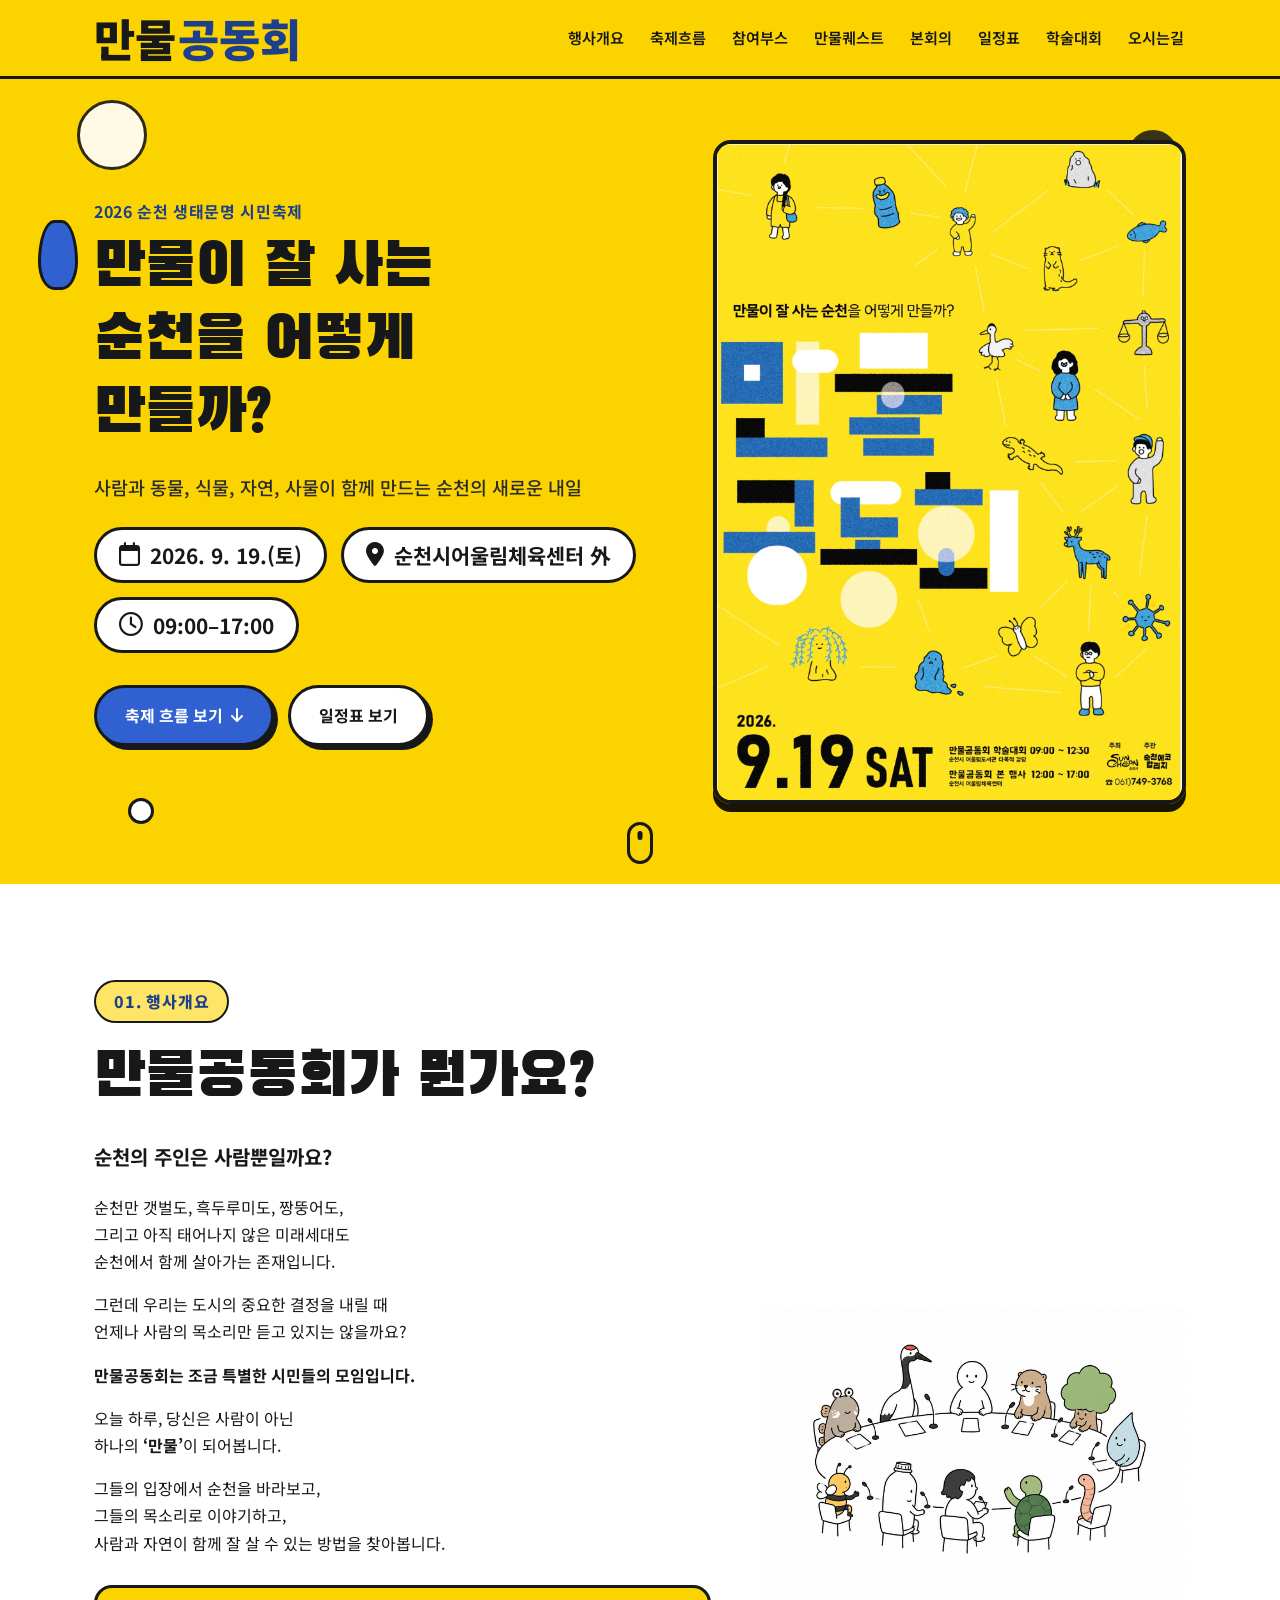
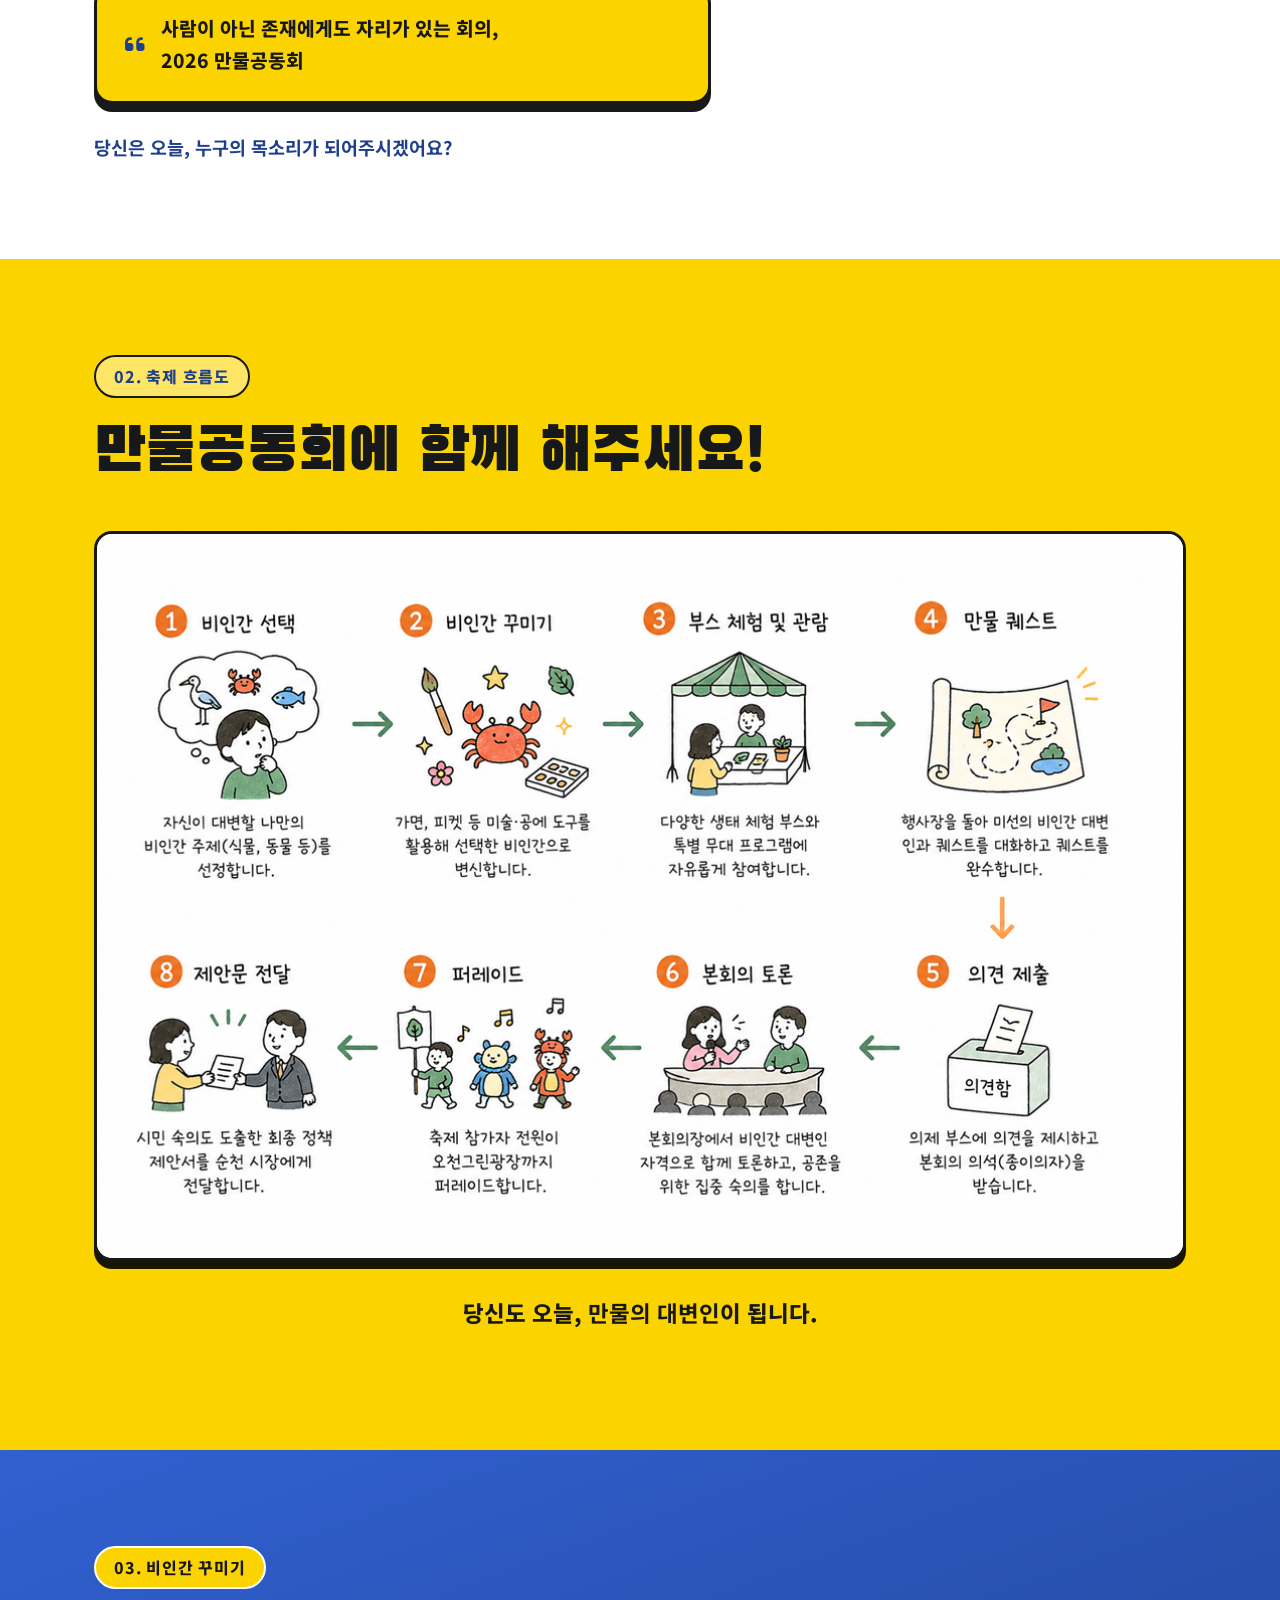
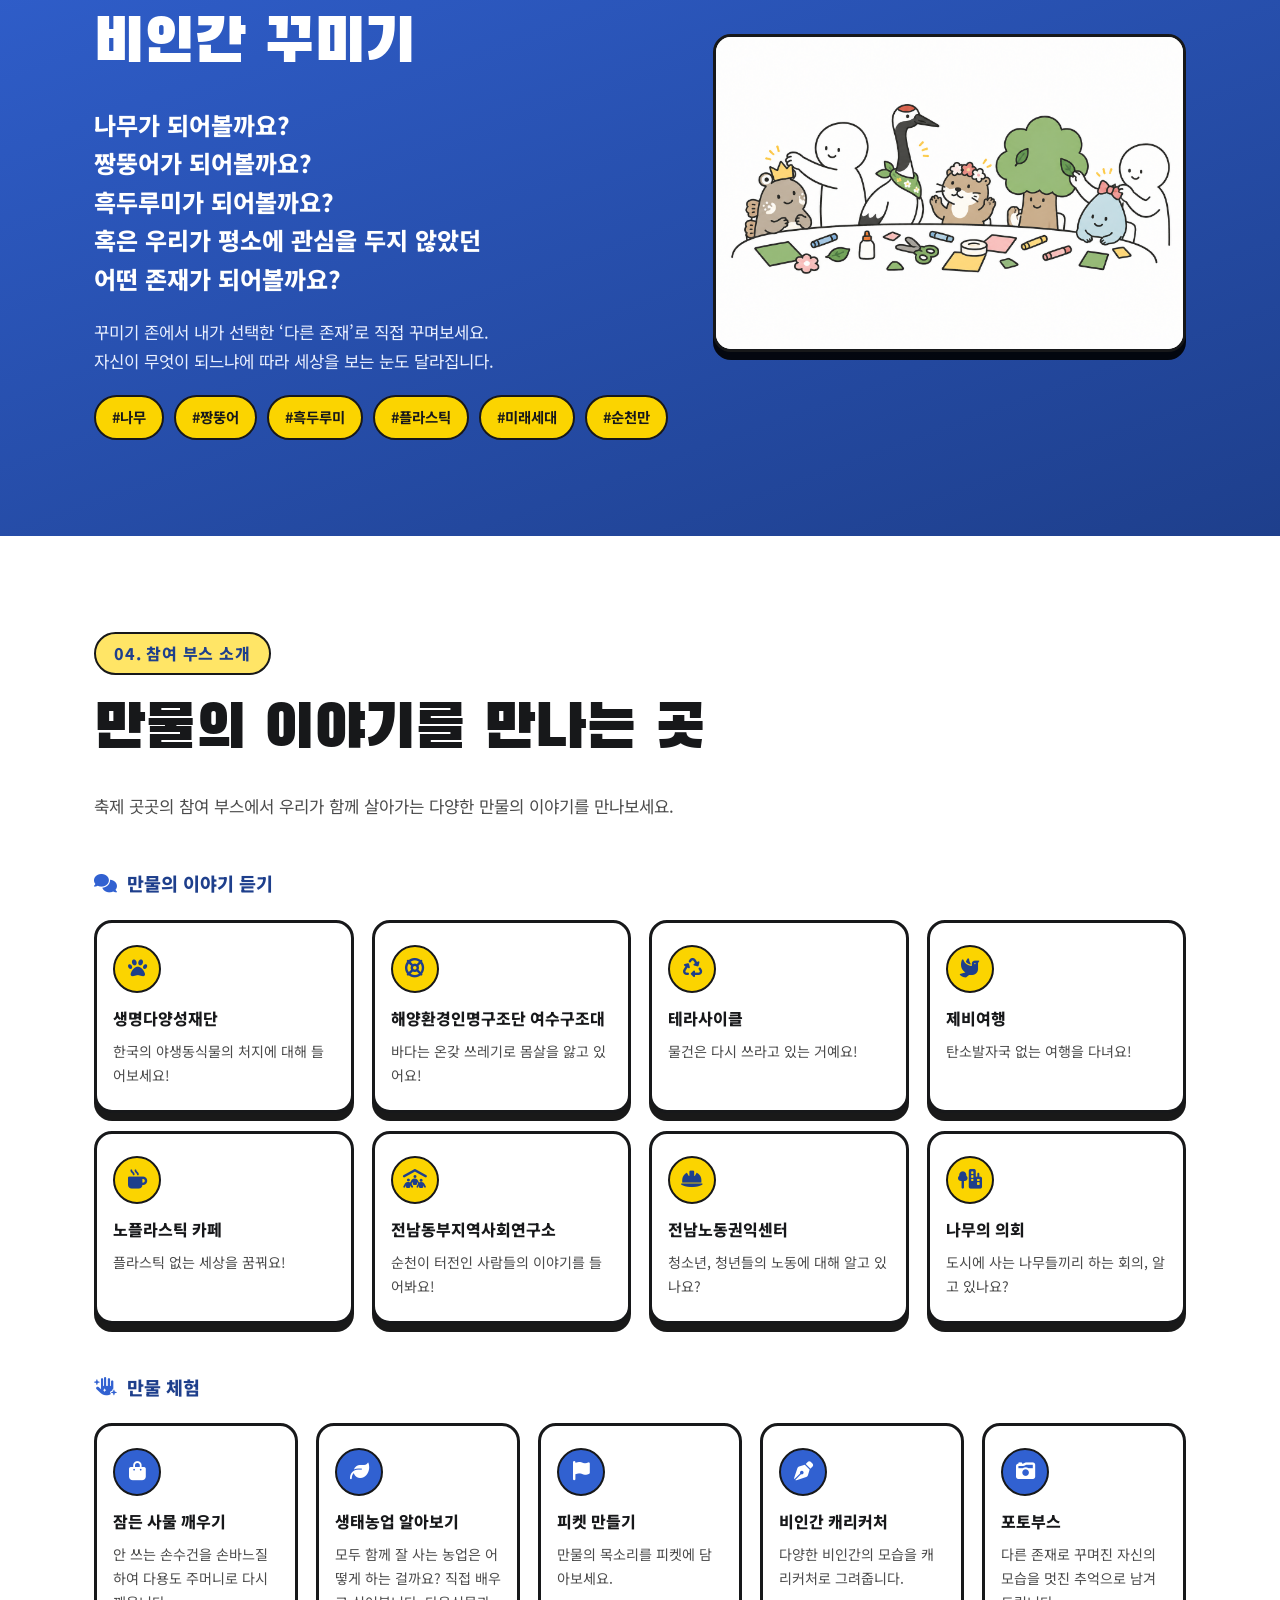
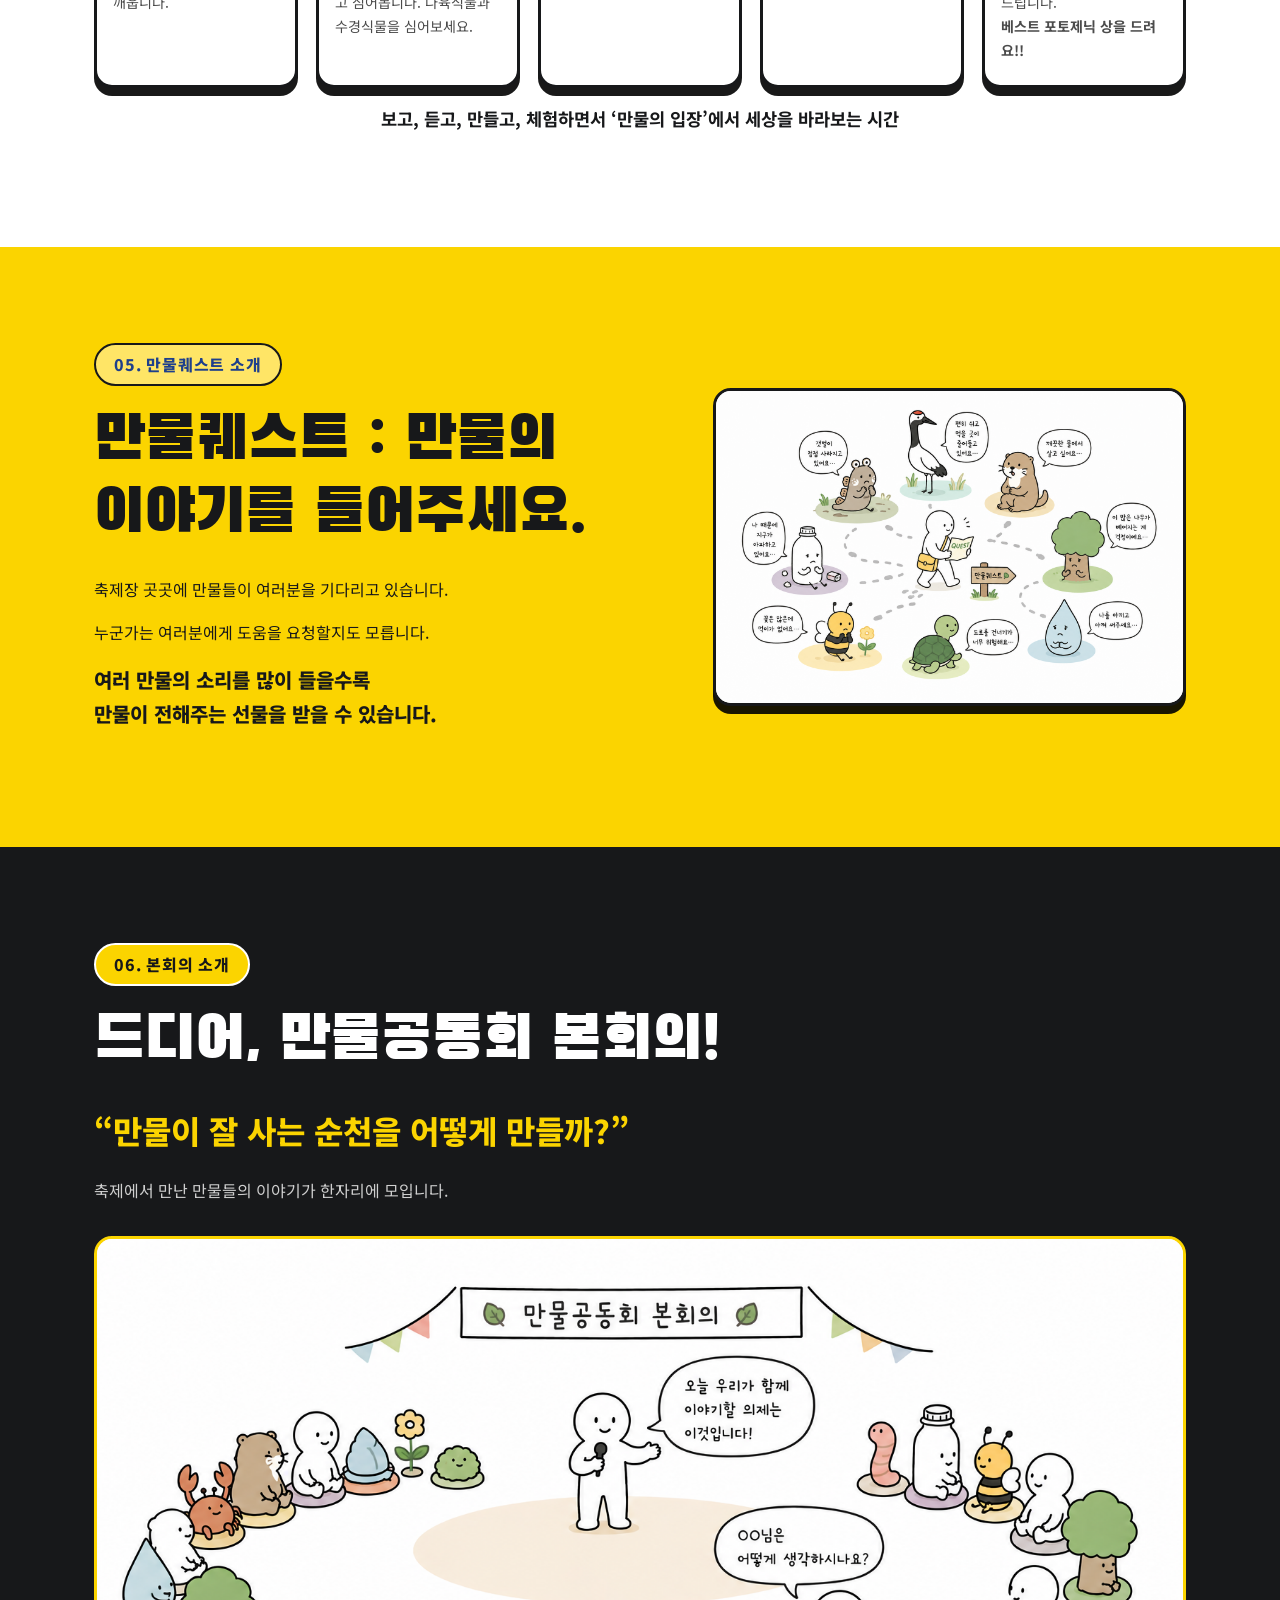
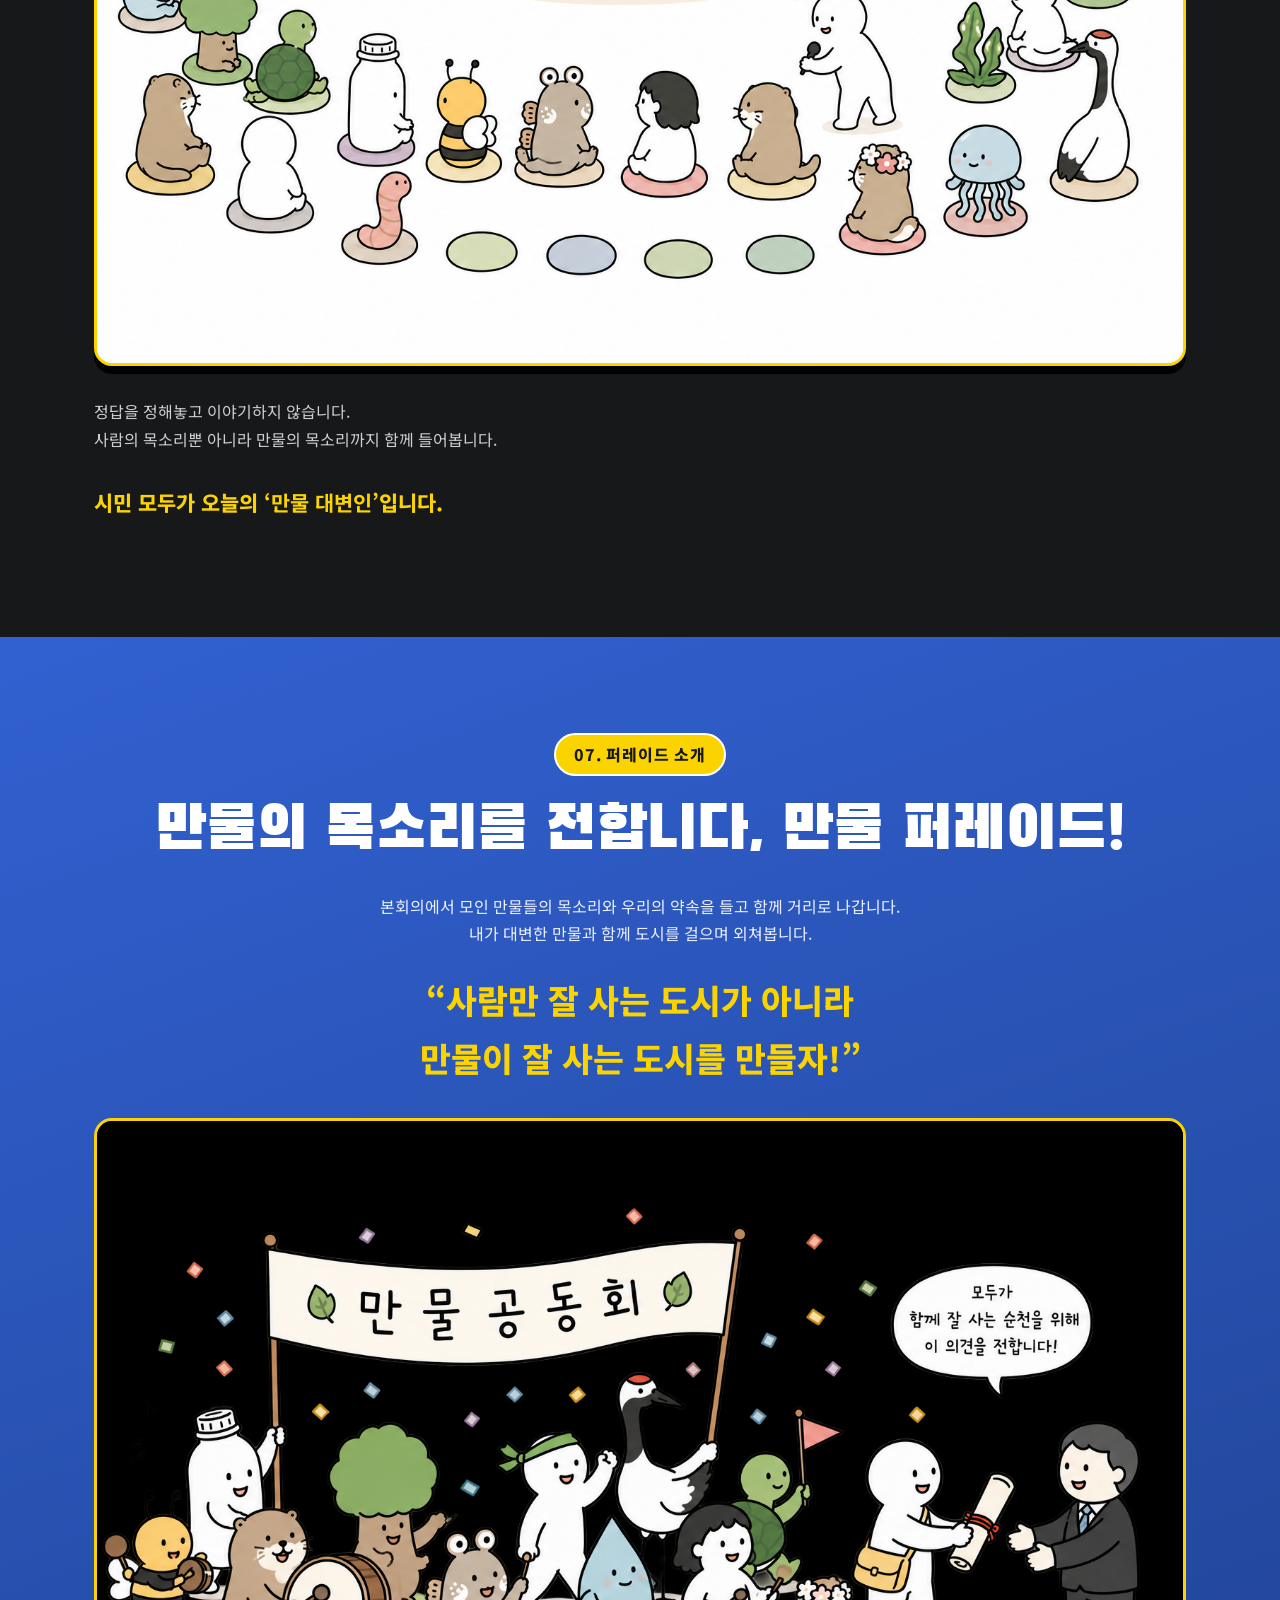
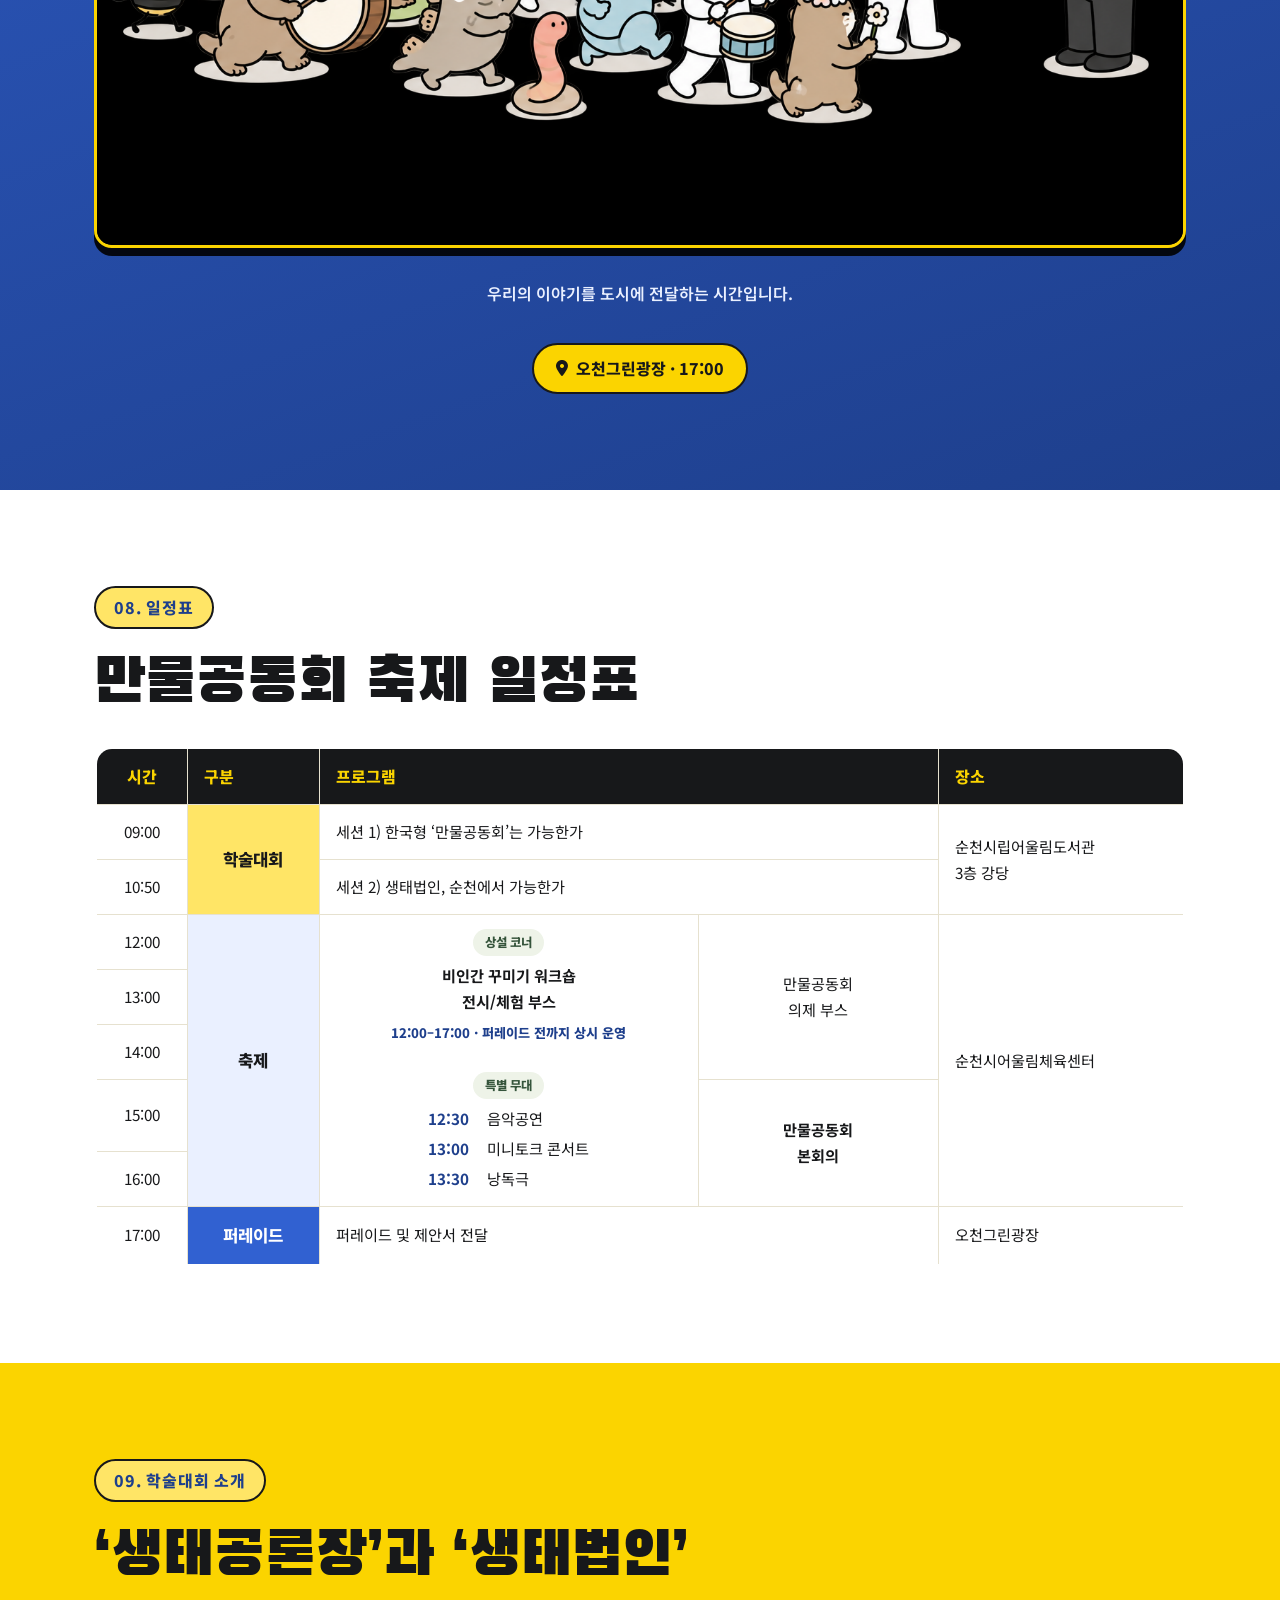
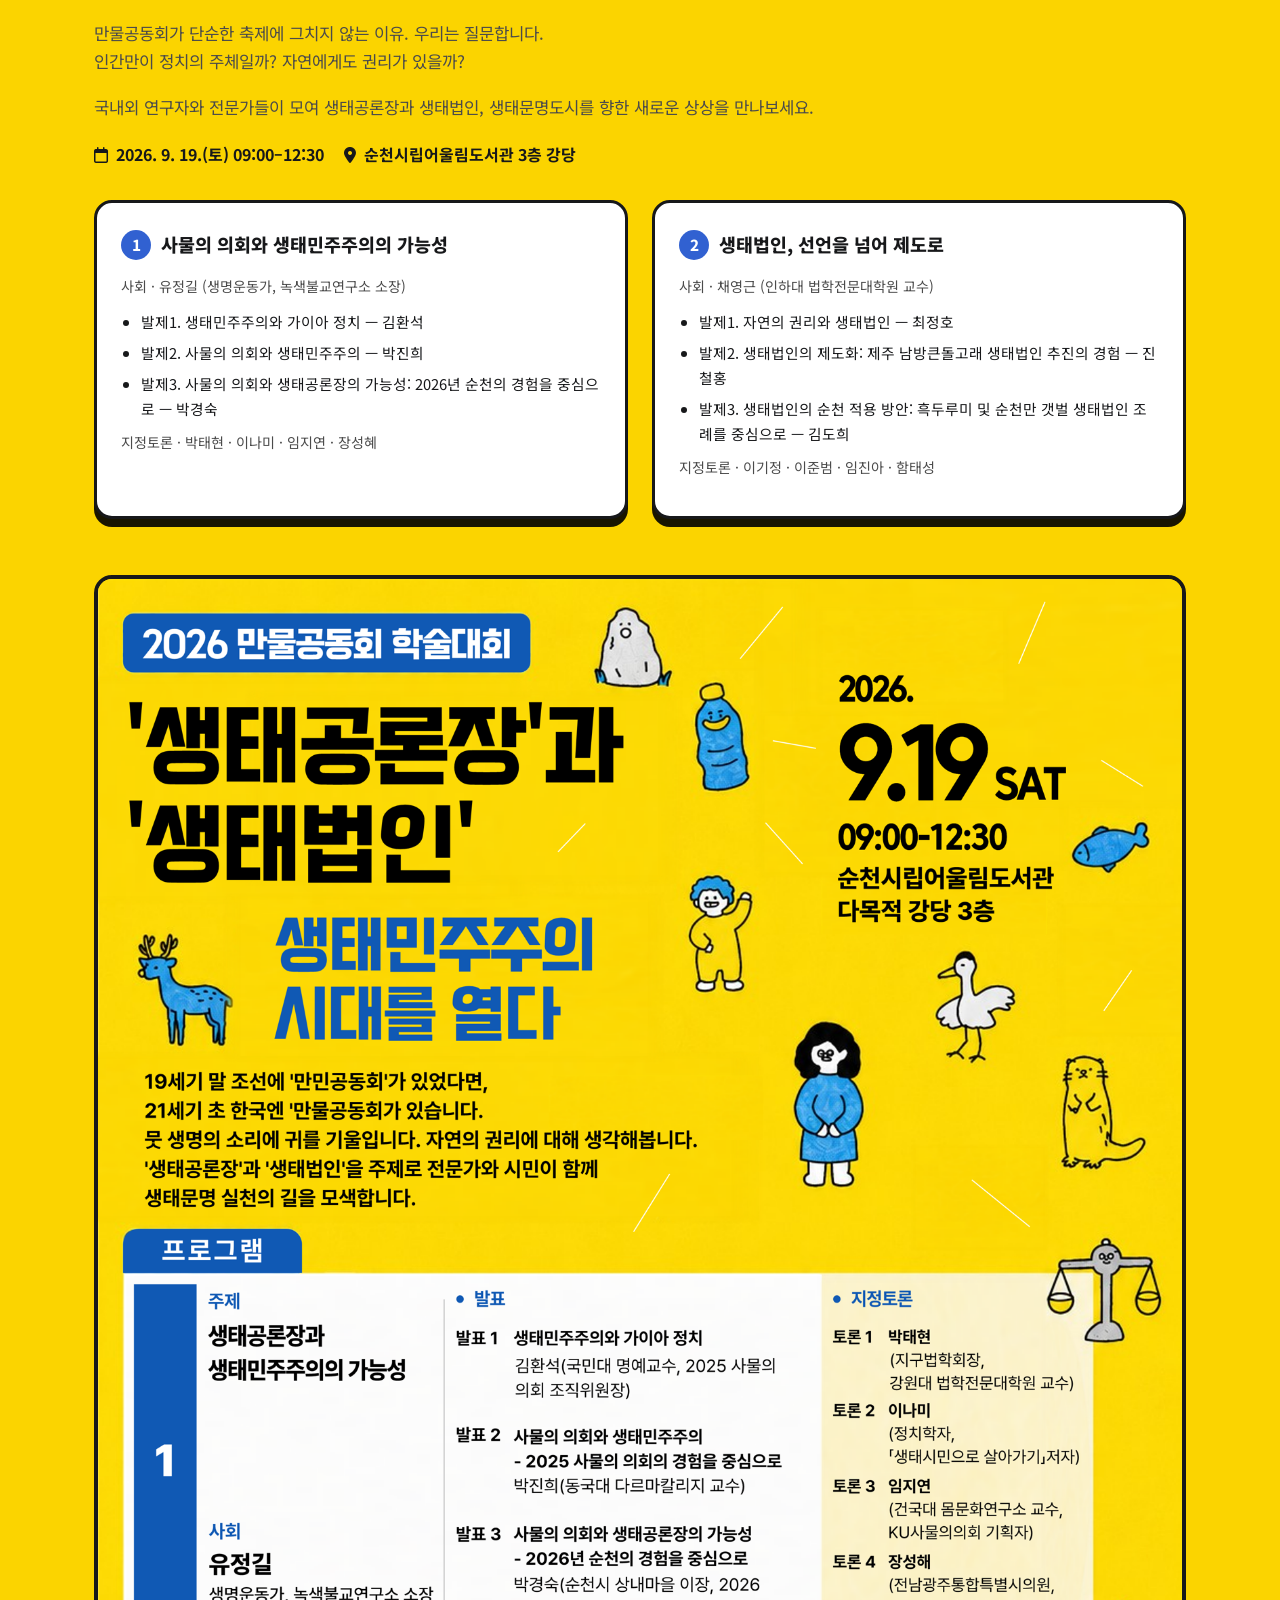
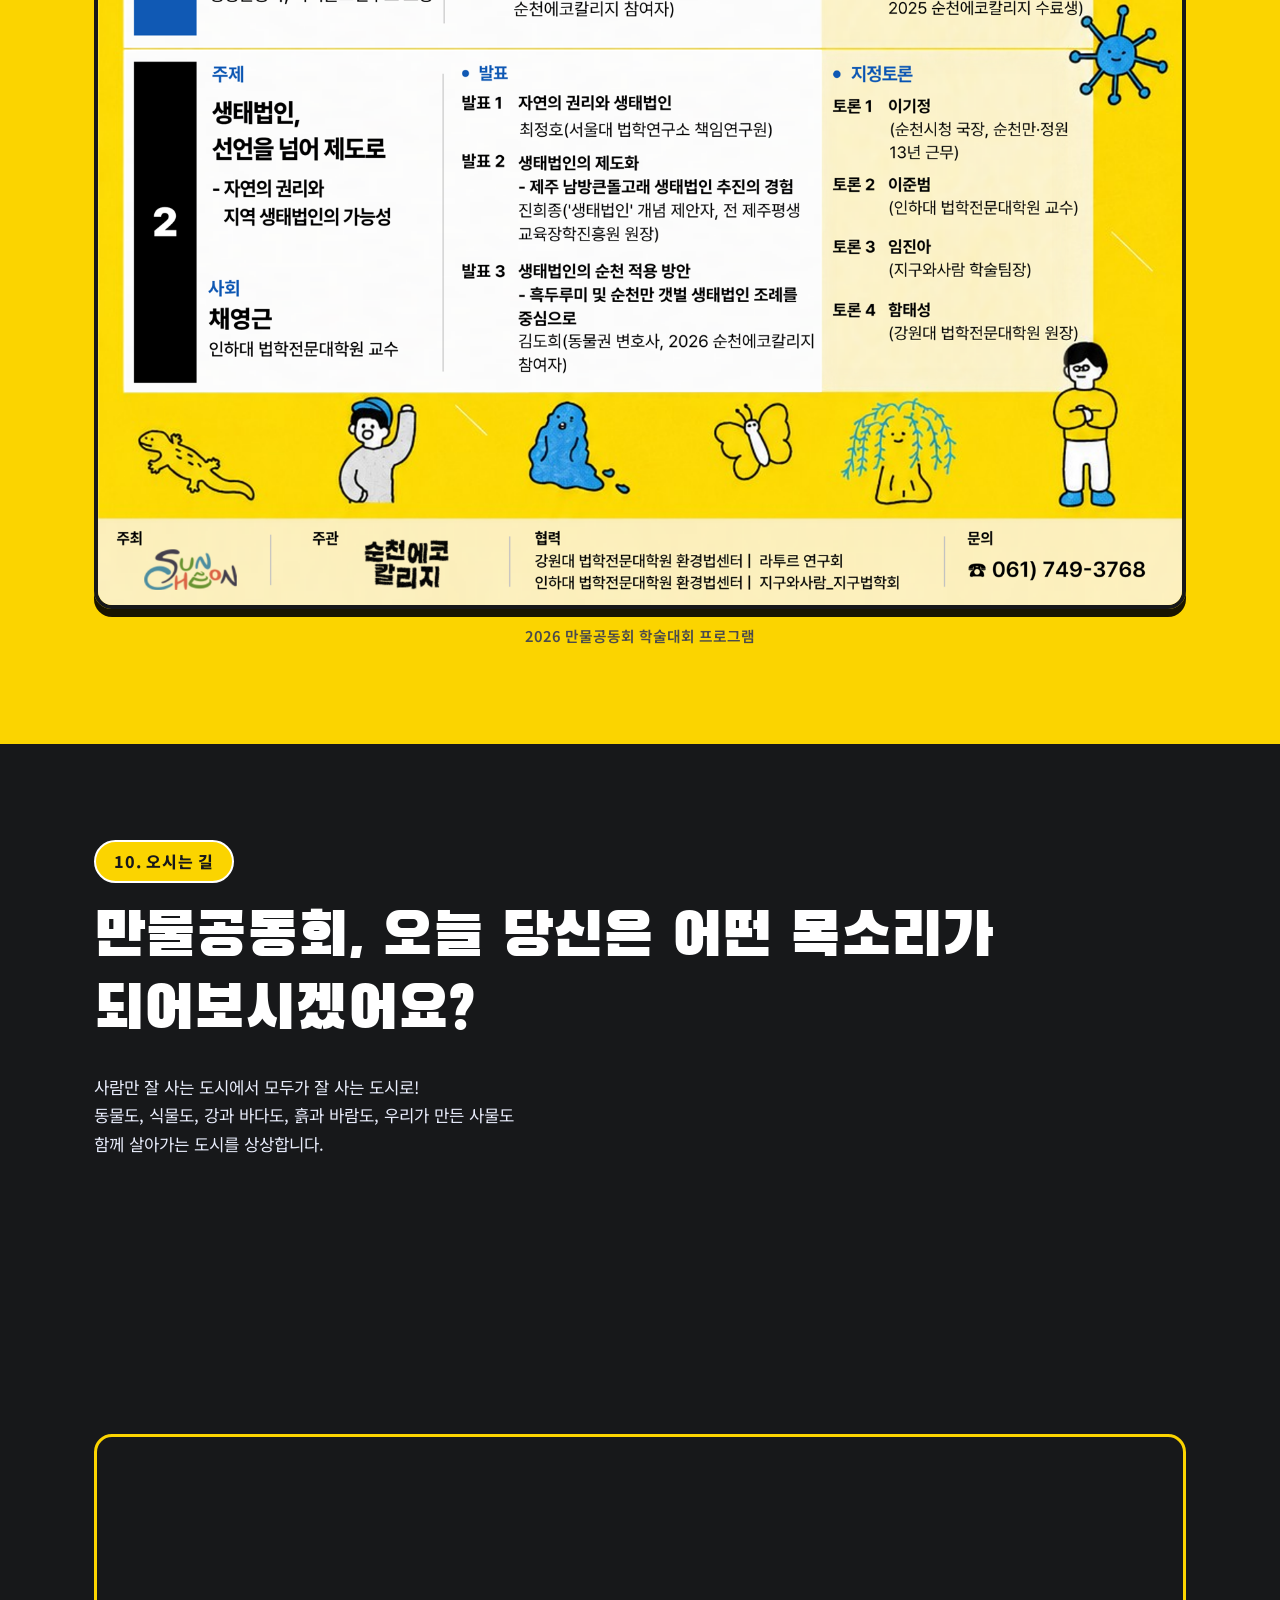
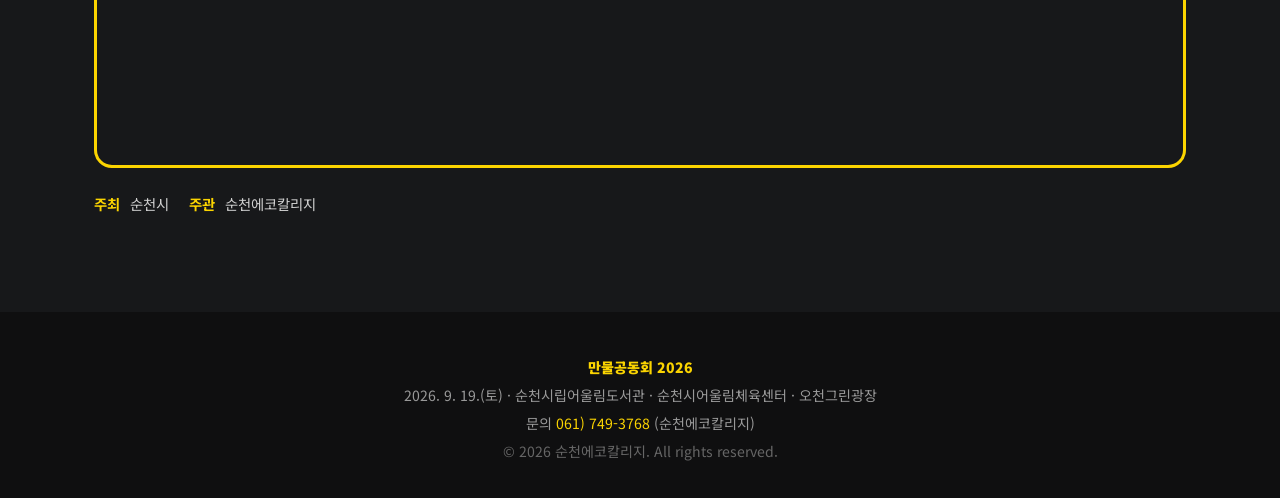
==== commit de63ca0a: "Add detailed special stage times" ====
--- a/index.html
+++ b/index.html
@@ -301,8 +301,11 @@
               </div>
               <div class="schedule-program-group">
                 <span class="schedule-label">특별 무대</span>
-                <span>낭독극<br>미니토크 콘서트</span>
-                <span class="schedule-period">14:00</span>
+                <div class="schedule-event-list">
+                  <span><b>12:30</b><span>음악공연</span></span>
+                  <span><b>13:00</b><span>미니토크 콘서트</span></span>
+                  <span><b>13:30</b><span>낭독극</span></span>
+                </div>
               </div>
             </td>
             <td rowspan="3" class="parallel-program">만물공동회<br>의제 부스</td>
@@ -354,8 +357,12 @@
         <p class="sc-place"><i class="fa-solid fa-location-dot"></i> 순천시어울림체육센터</p>
       </div>
       <div class="sc-card">
-        <div class="sc-head"><span class="sc-cat cat-festival">축제</span><span class="sc-time">14:00</span></div>
-        <p class="sc-prog">&lt;특별 무대&gt; 낭독극, 미니토크 콘서트</p>
+        <div class="sc-head"><span class="sc-cat cat-festival">축제 · 특별 무대</span><span class="sc-time">12:30–13:30</span></div>
+        <div class="sc-prog schedule-event-list">
+          <span><b>12:30</b><span>음악공연</span></span>
+          <span><b>13:00</b><span>미니토크 콘서트</span></span>
+          <span><b>13:30</b><span>낭독극</span></span>
+        </div>
         <p class="sc-place"><i class="fa-solid fa-location-dot"></i> 순천시어울림체육센터</p>
       </div>
       <div class="sc-card">
--- a/css/style.css
+++ b/css/style.css
@@ -571,6 +571,18 @@
   font-size:0.82rem;
   font-weight:800;
 }
+.schedule-event-list{
+  display:grid;
+  gap:4px;
+  text-align:left;
+}
+.schedule-event-list > span{
+  display:grid;
+  grid-template-columns:3.2rem 1fr;
+  gap:8px;
+}
+.schedule-event-list b{ color:var(--blue-deep); }
+.sc-card .schedule-event-list{ margin-bottom:8px; }
 .schedule-table tbody tr:hover{ background: #FFFBEA; }
 
 /* 모바일 전용 일정 카드 (기본: 숨김, 768px 이하에서 표시) */
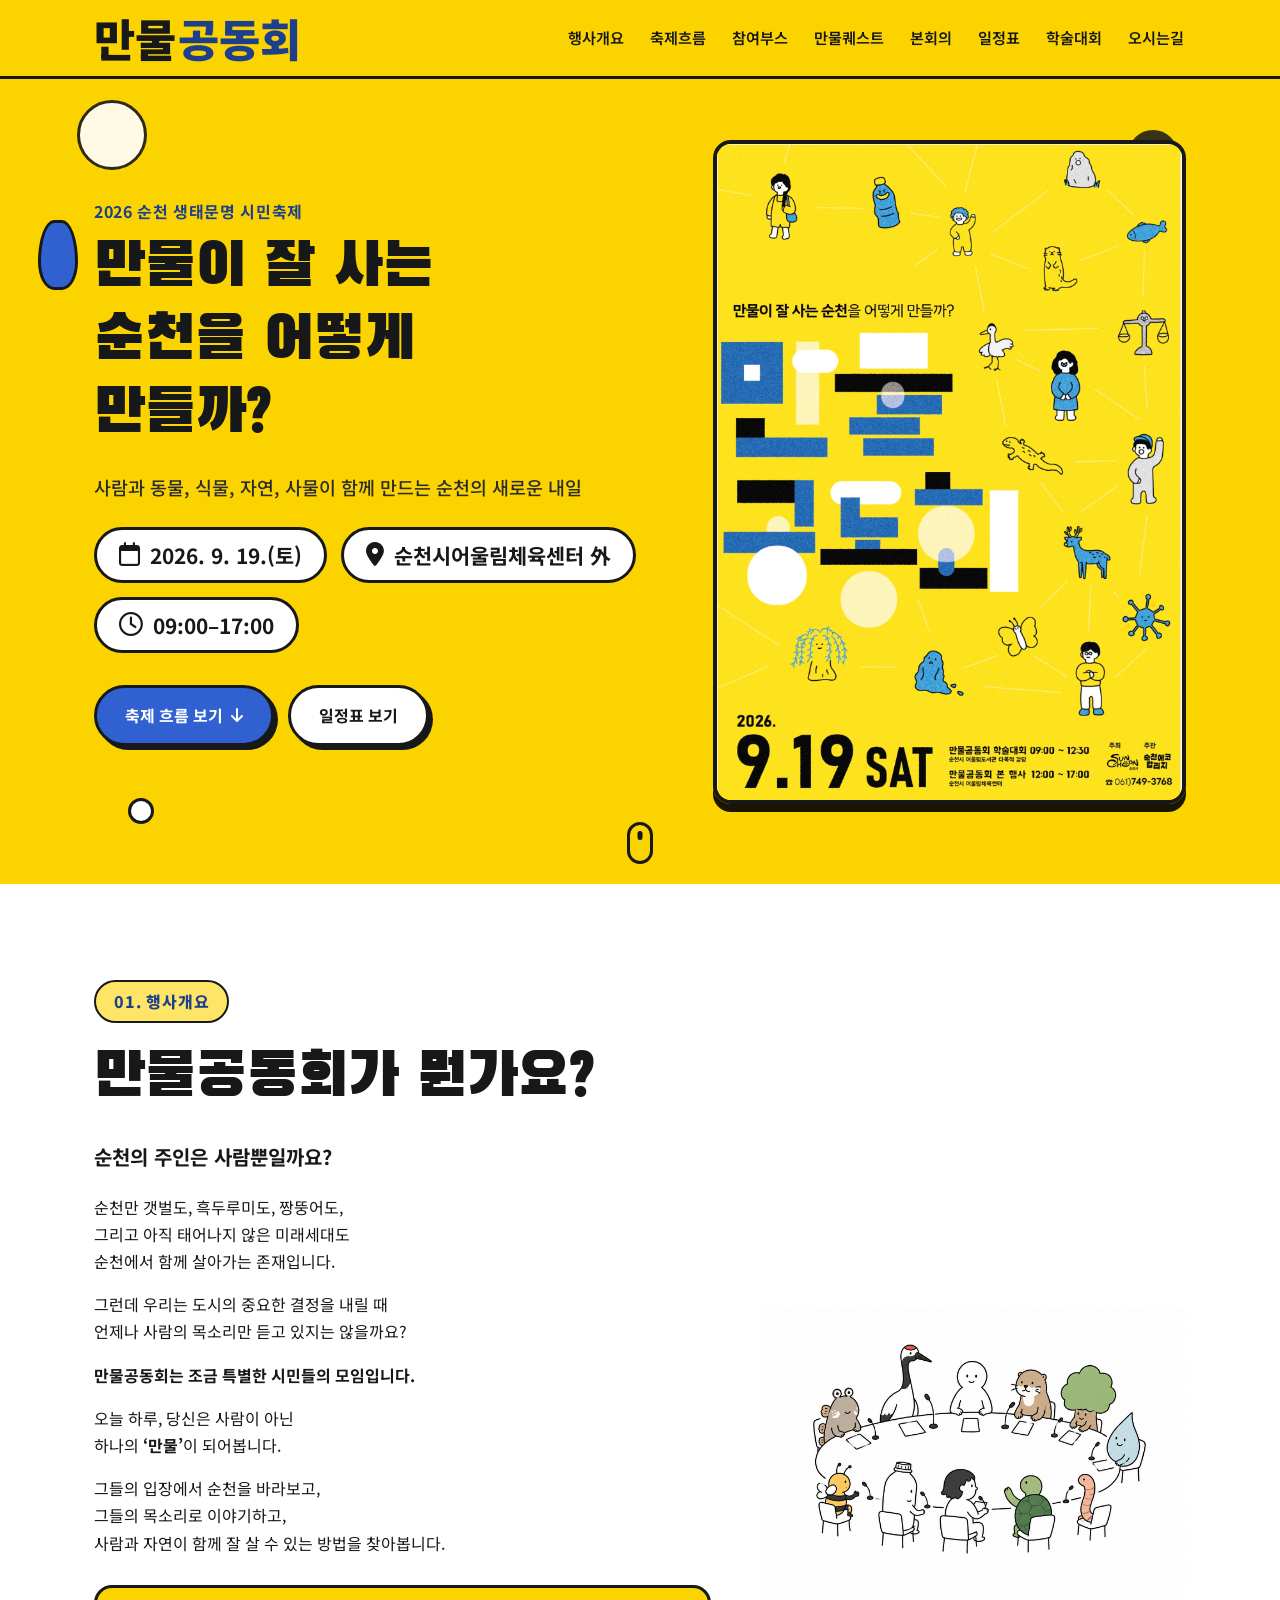
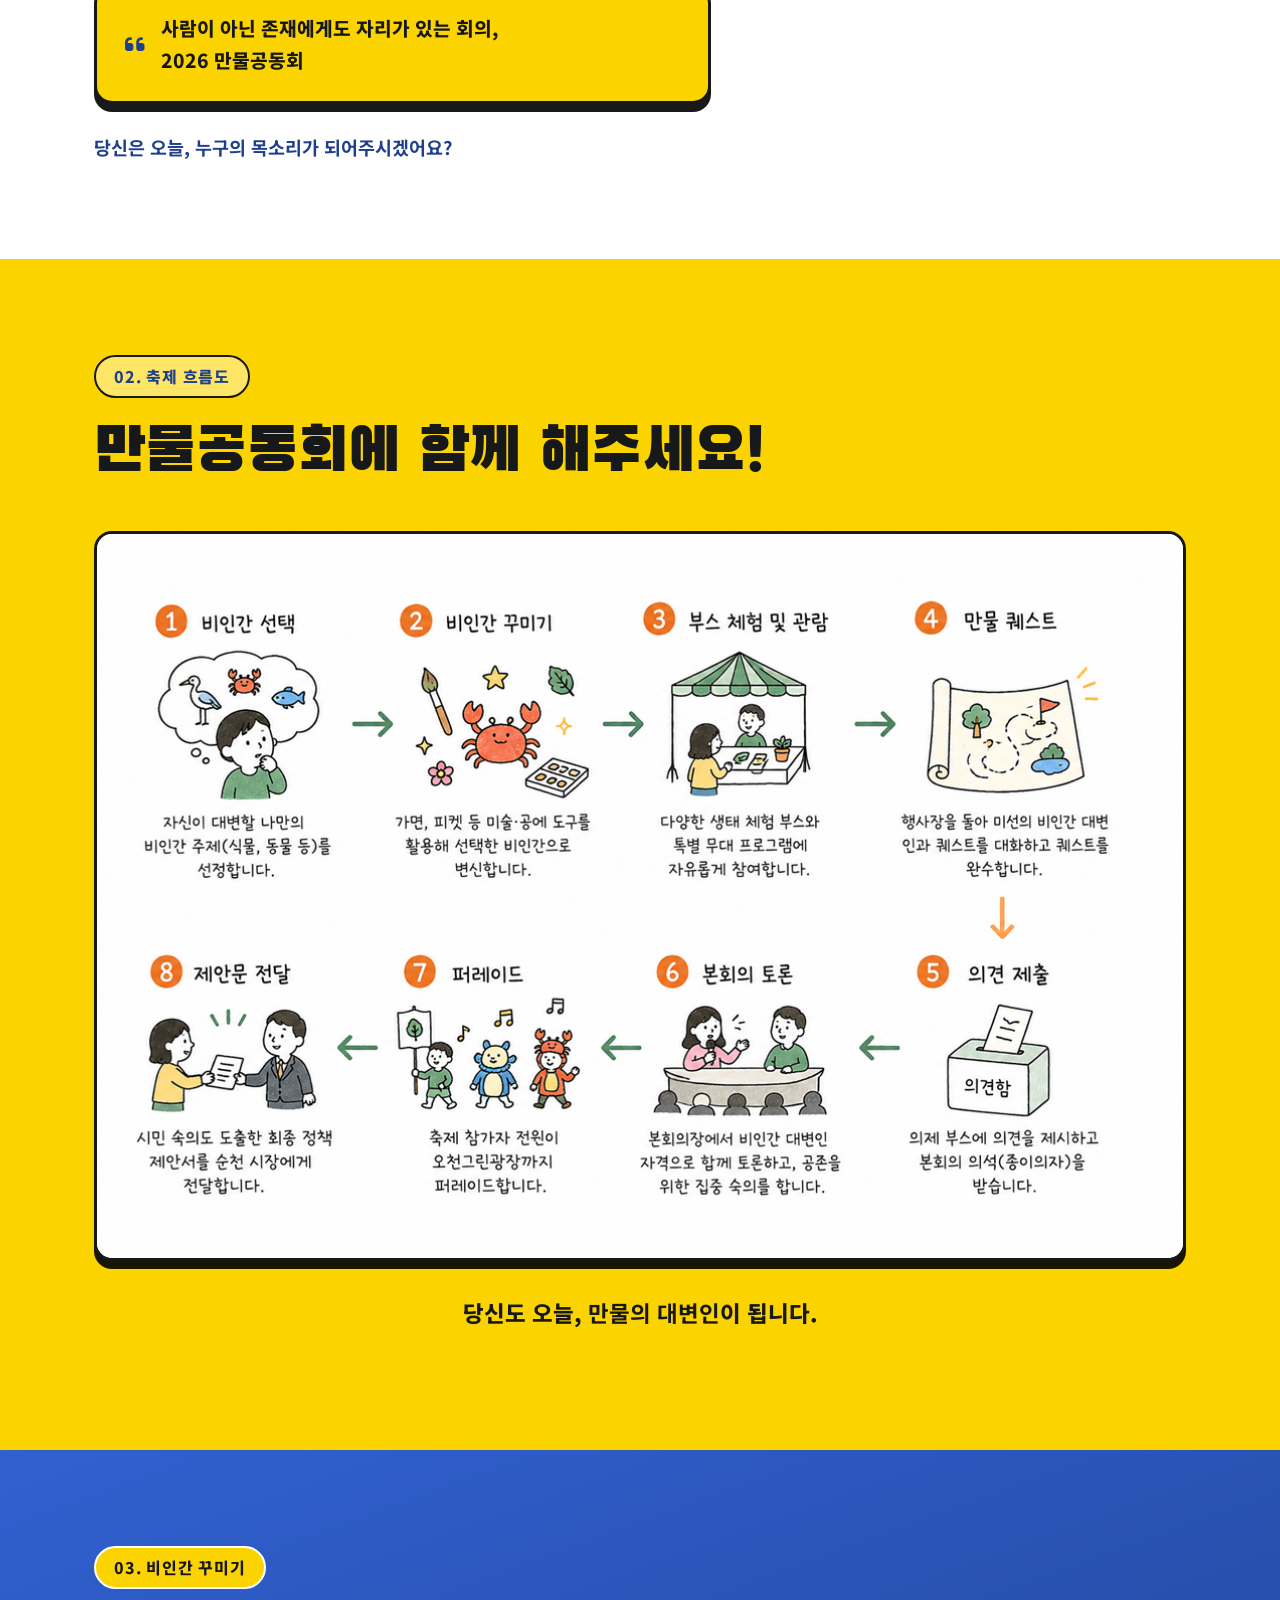
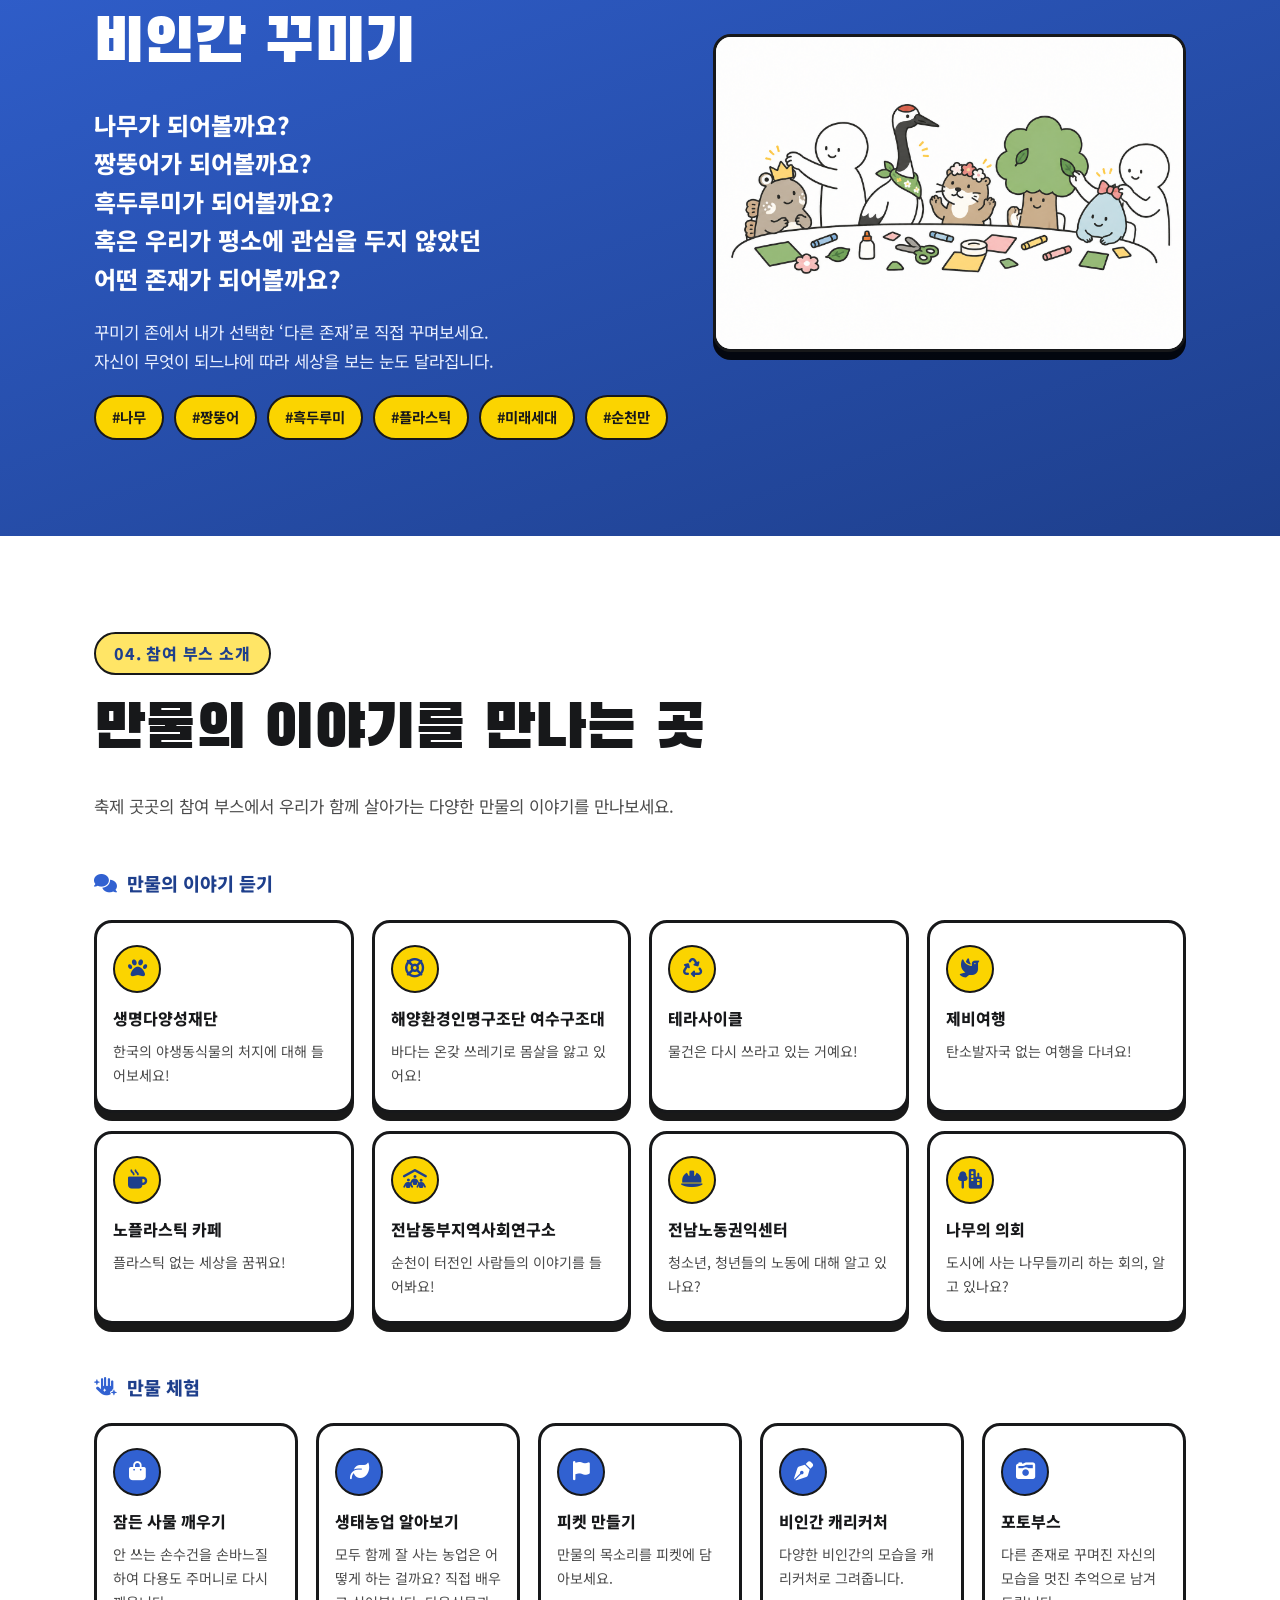
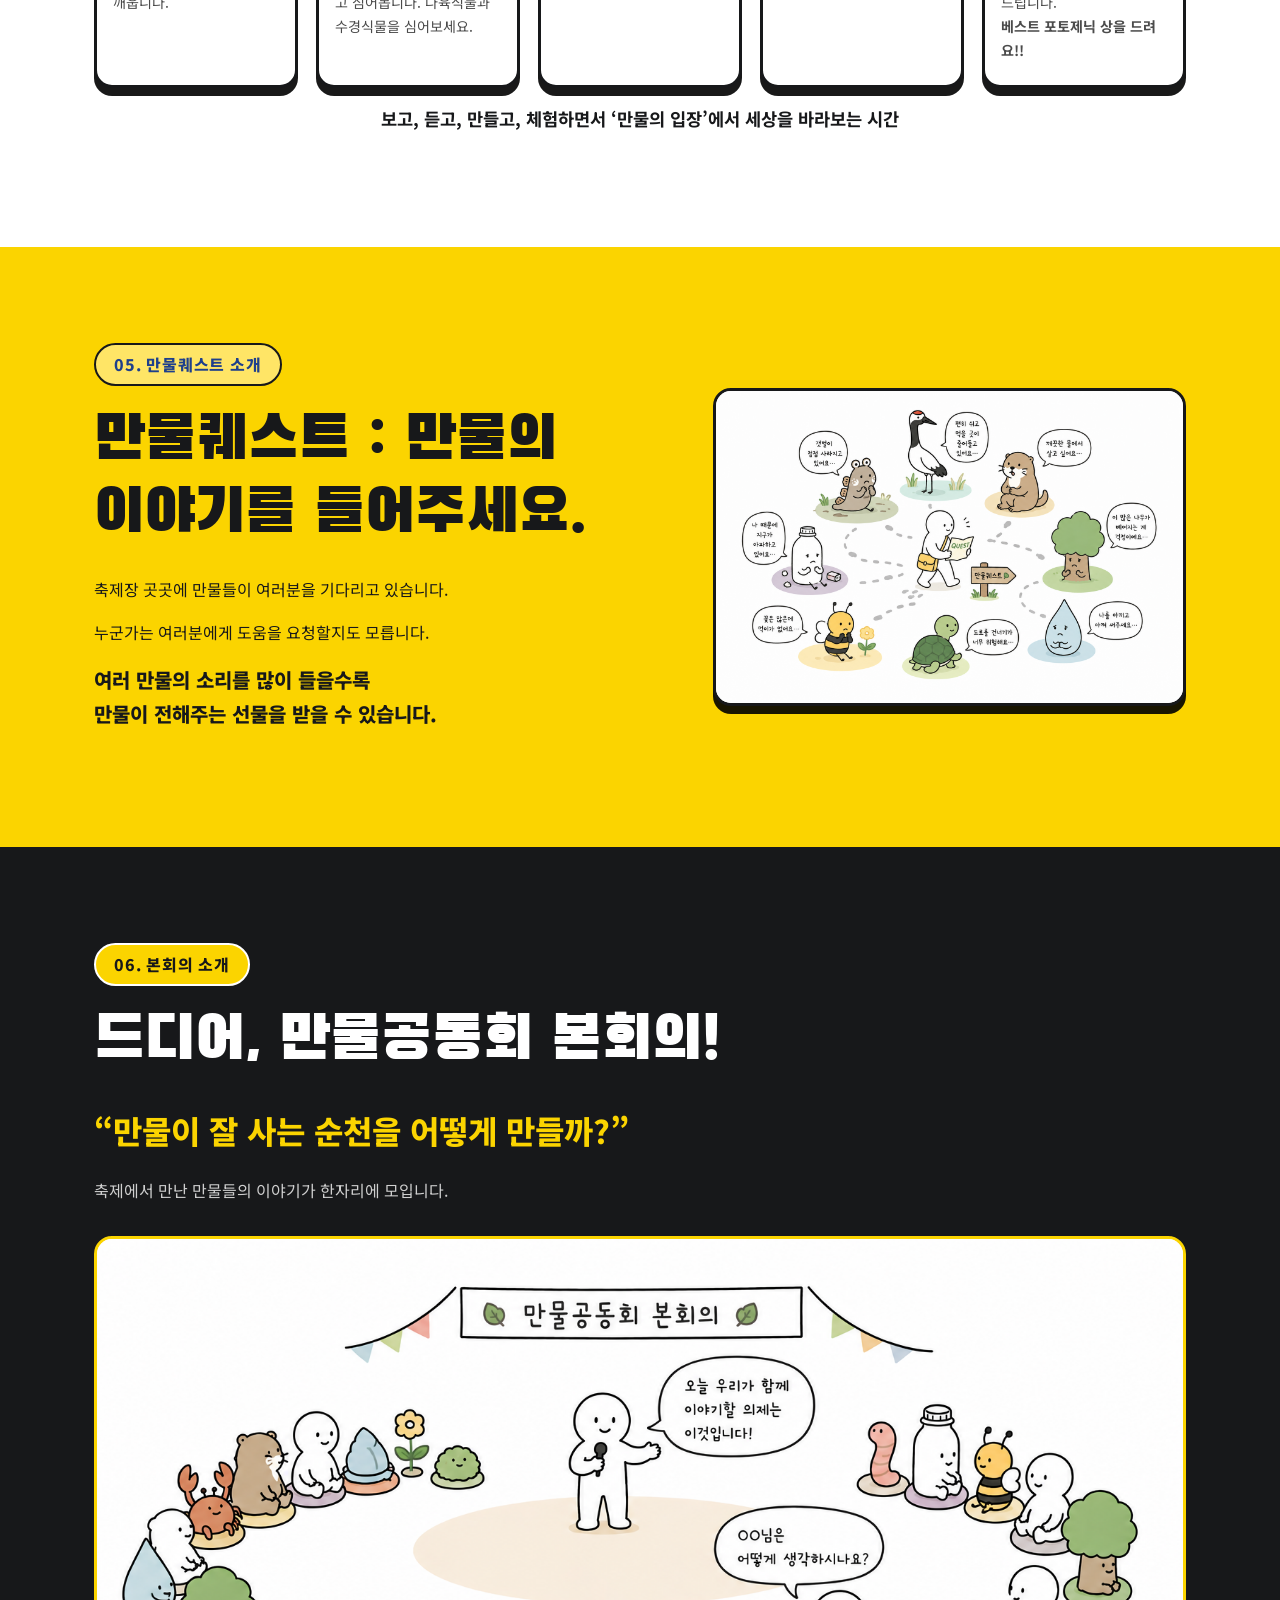
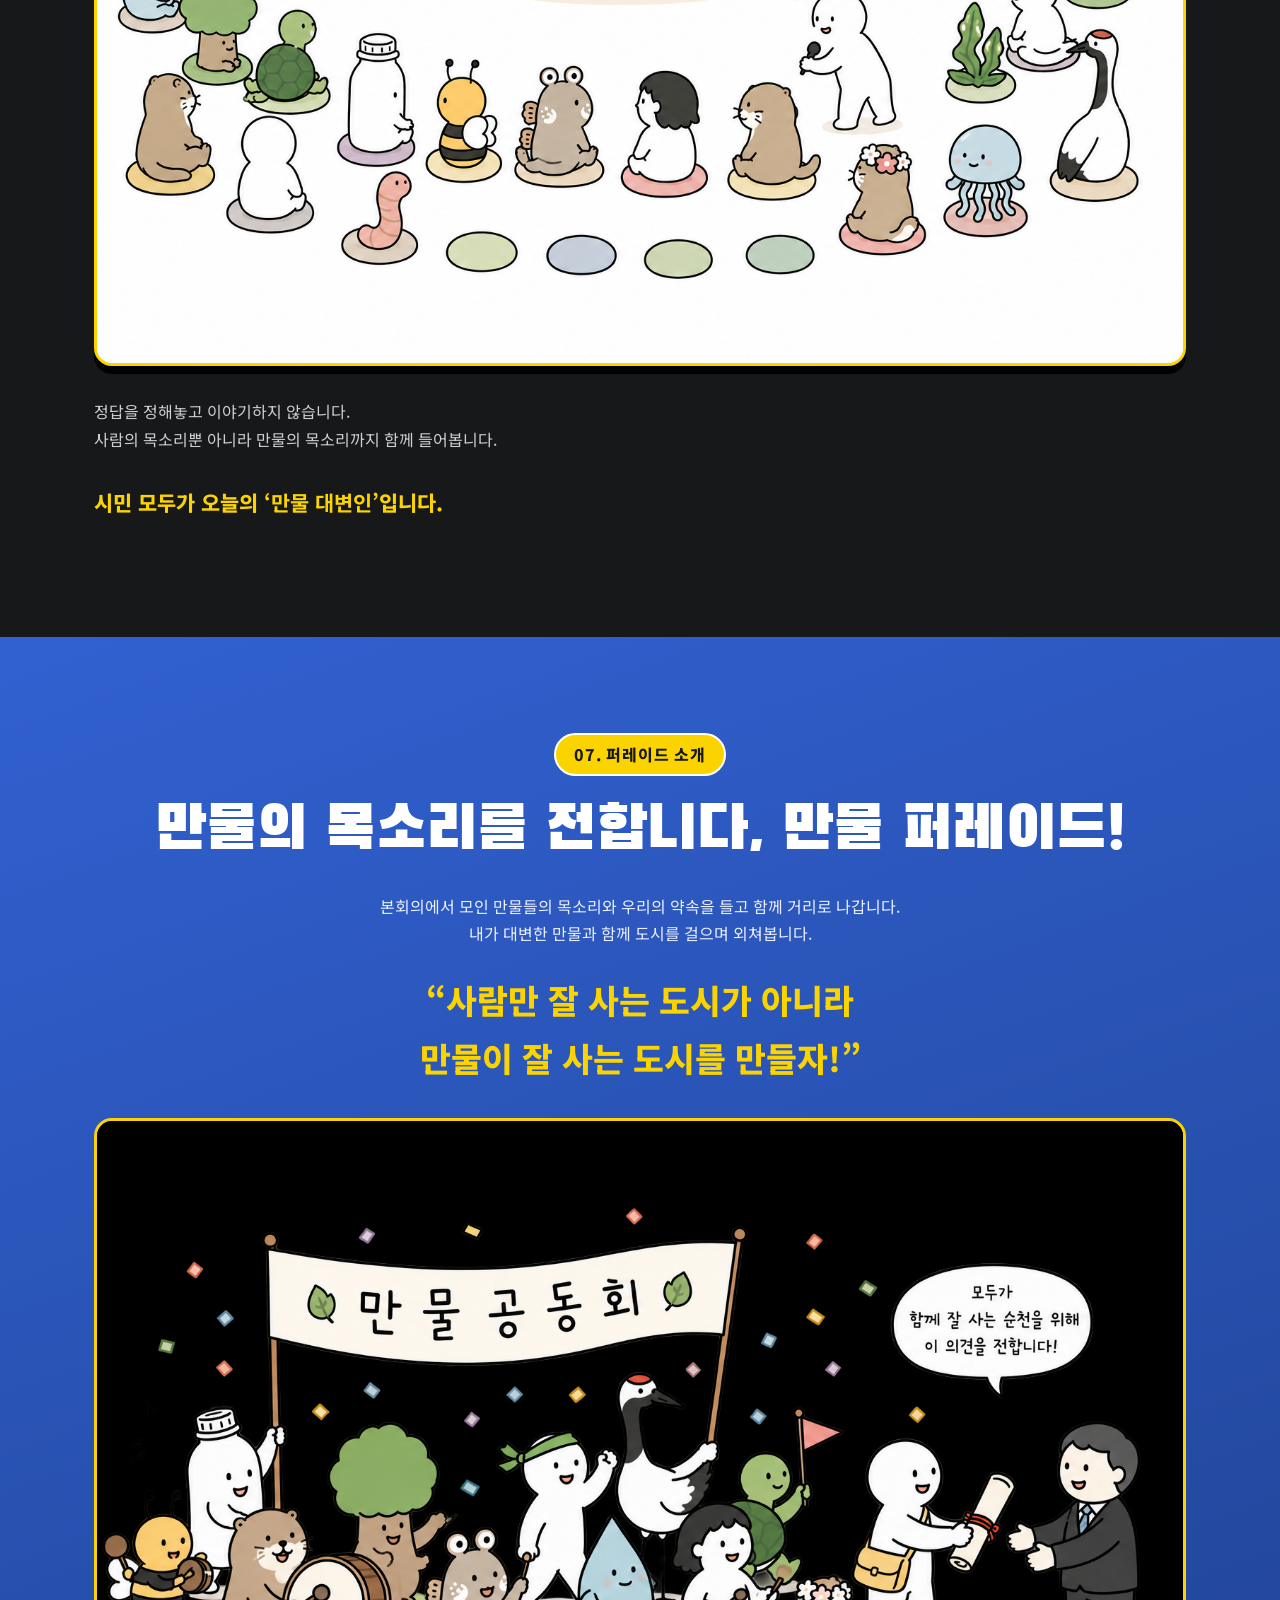
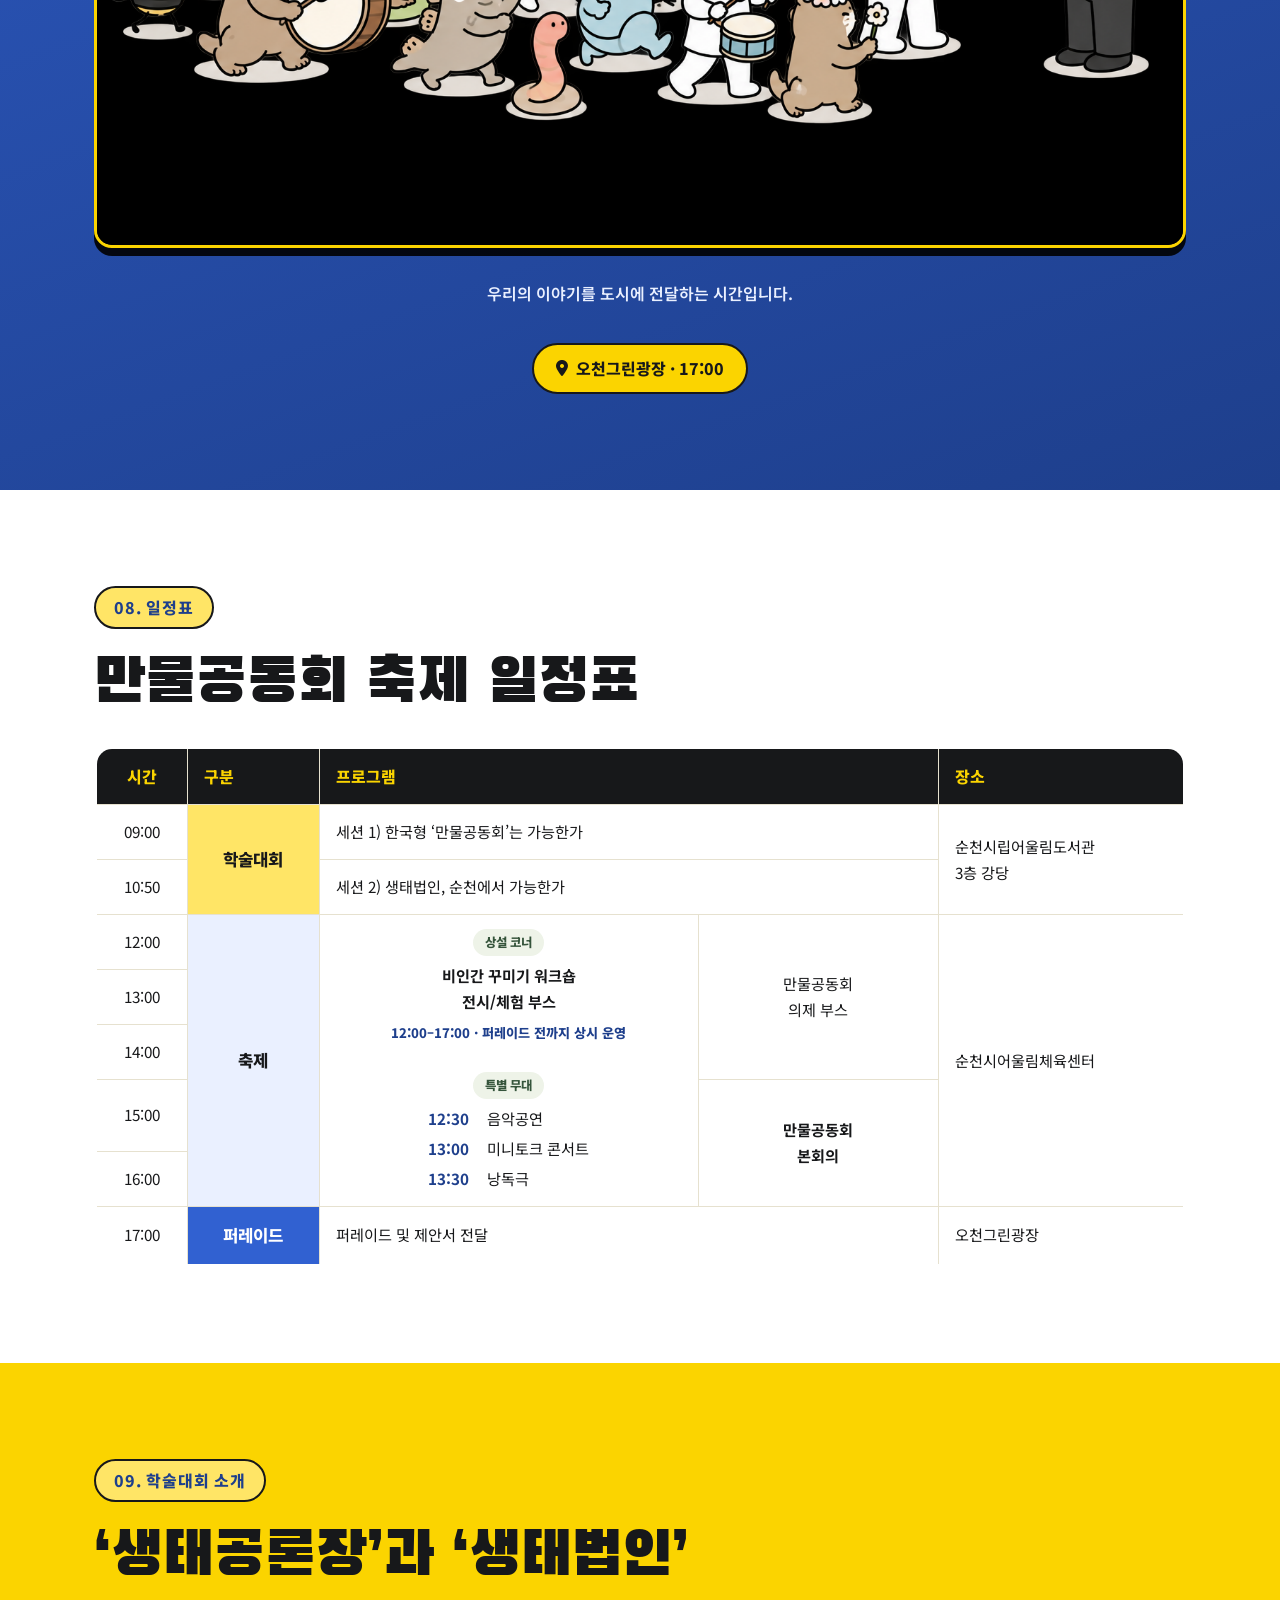
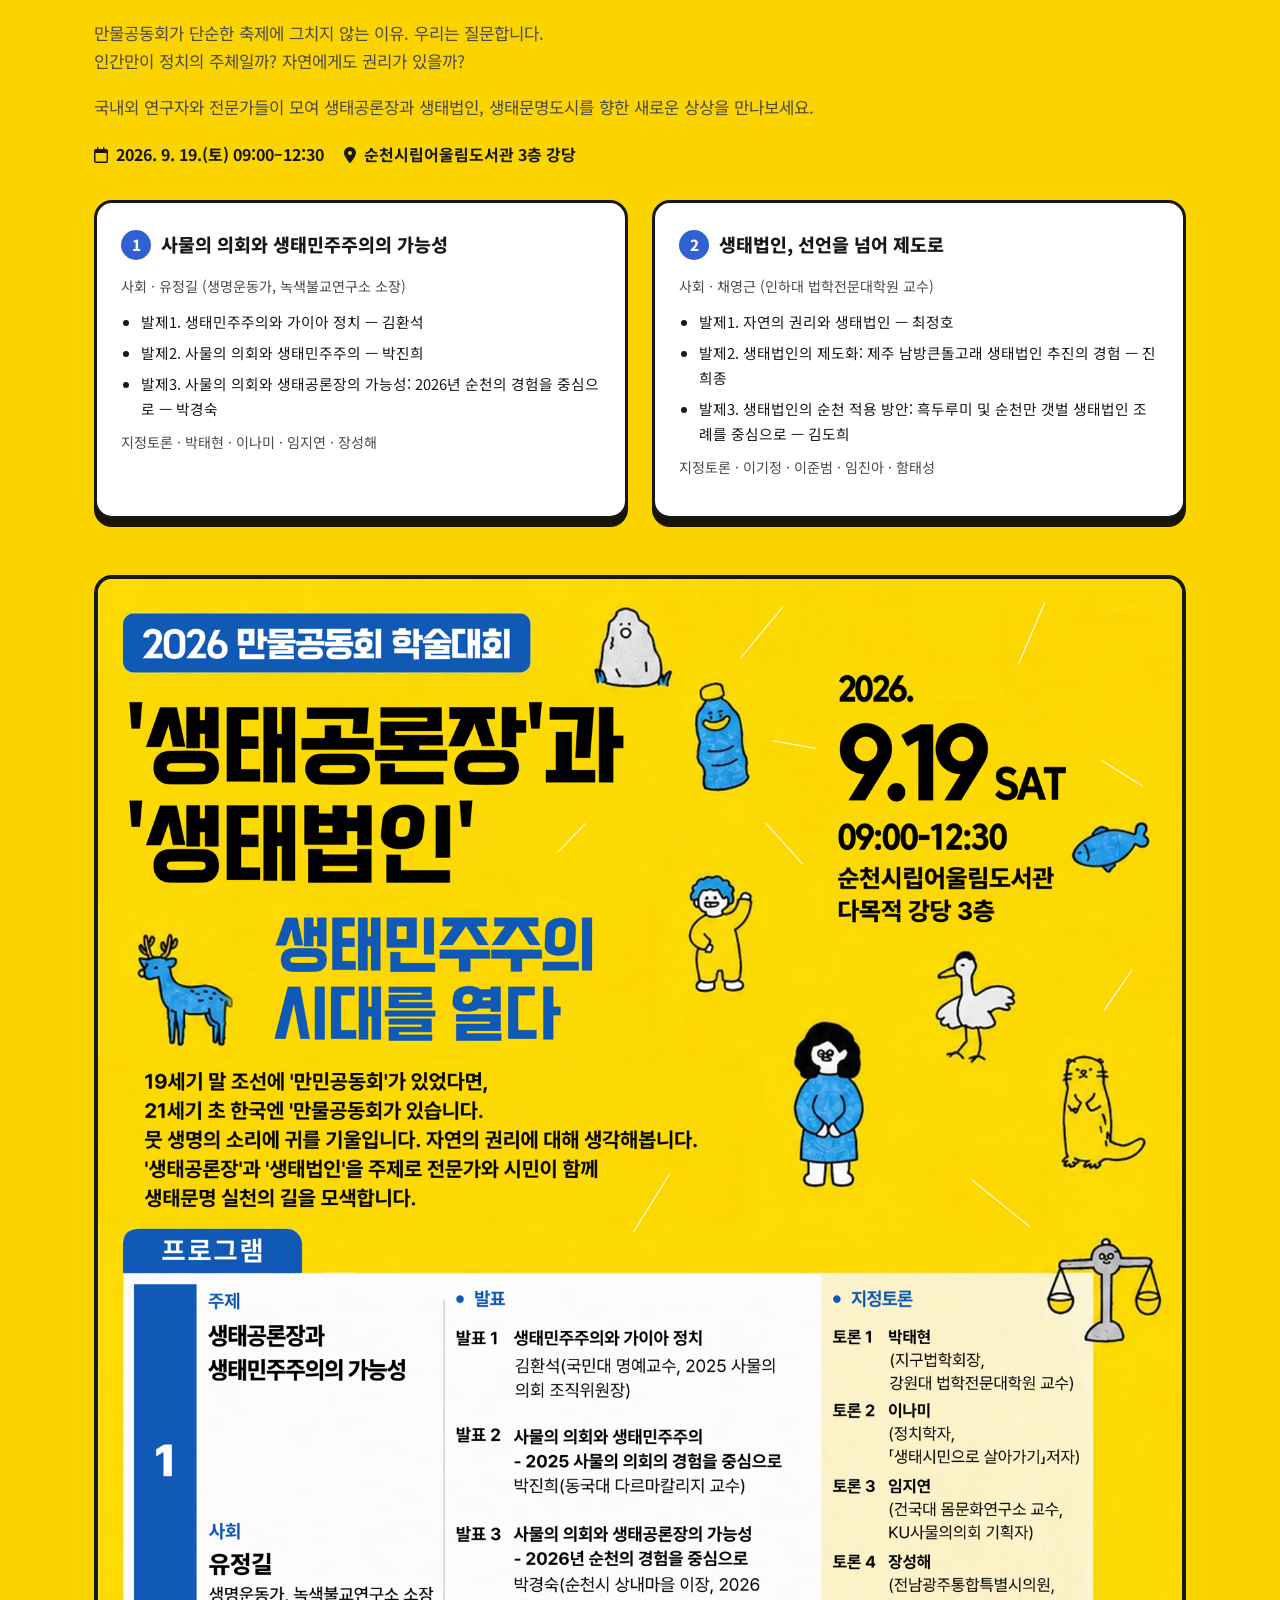
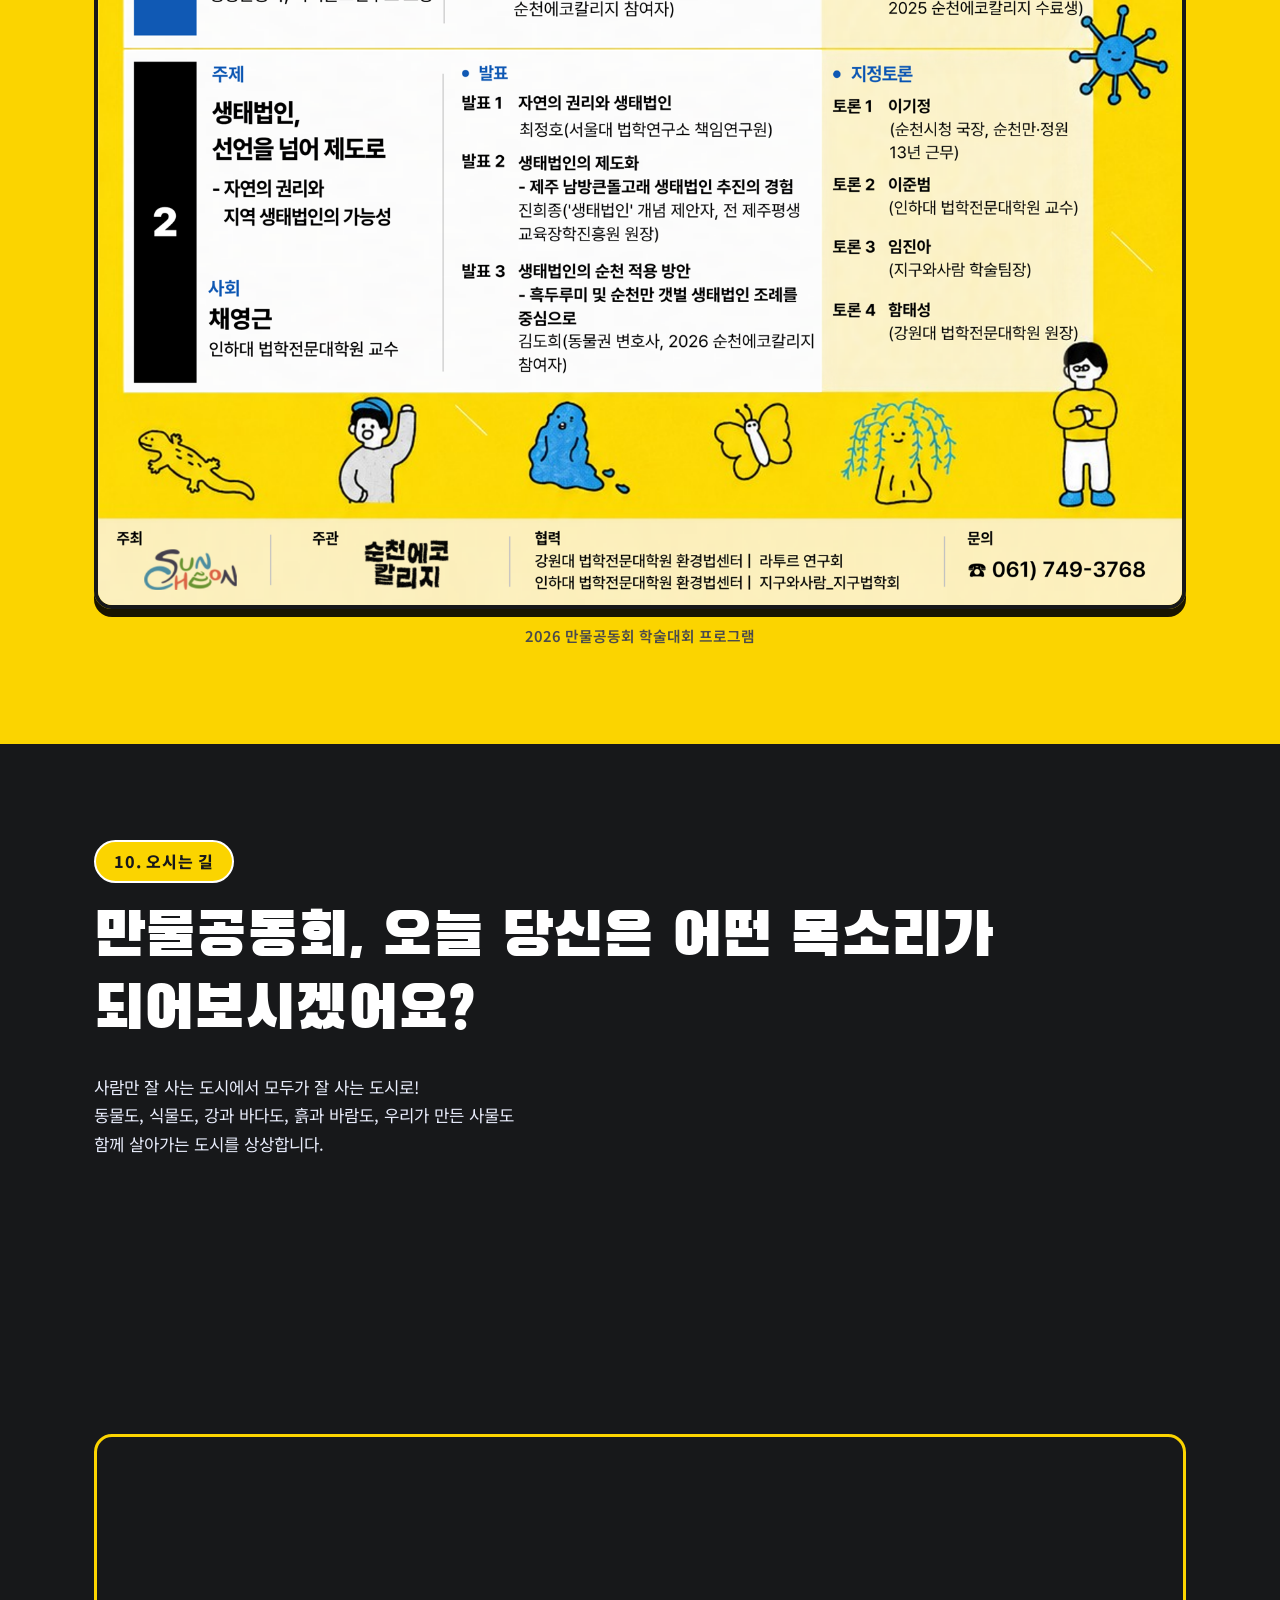
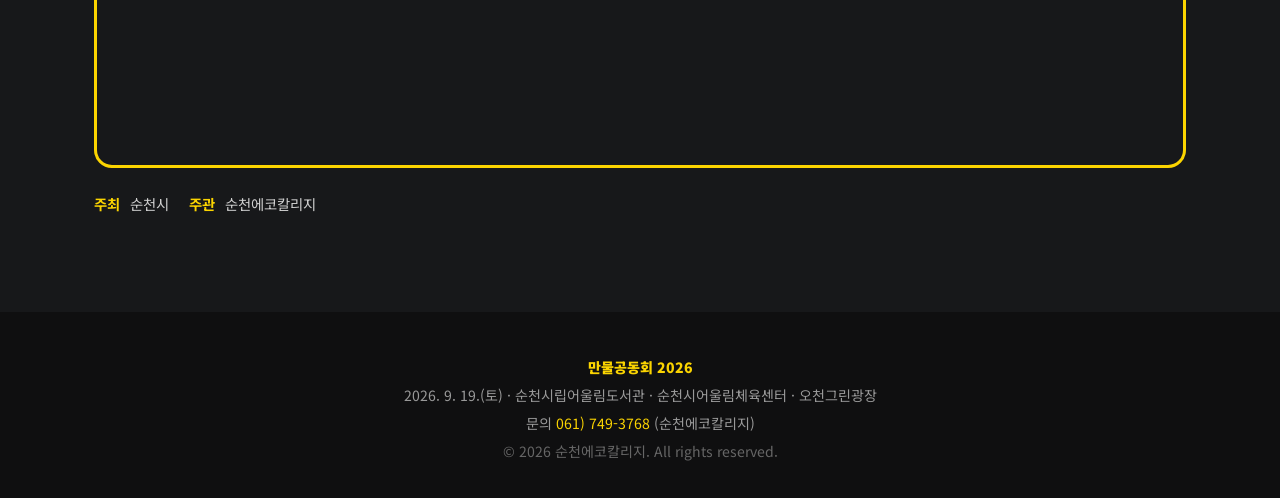
==== commit f1938299: "Correct conference participant names" ====
--- a/index.html
+++ b/index.html
@@ -402,14 +402,14 @@
           <li>발제2. 사물의 의회와 생태민주주의 — 박진희</li>
           <li>발제3. 사물의 의회와 생태공론장의 가능성: 2026년 순천의 경험을 중심으로 — 박경숙</li>
         </ul>
-        <p class="conf-role">지정토론 · 박태현 · 이나미 · 임지연 · 장성혜</p>
+        <p class="conf-role">지정토론 · 박태현 · 이나미 · 임지연 · 장성해</p>
       </div>
       <div class="conf-session">
         <h3><span class="conf-num">2</span> 생태법인, 선언을 넘어 제도로</h3>
         <p class="conf-role">사회 · 채영근 (인하대 법학전문대학원 교수)</p>
         <ul>
           <li>발제1. 자연의 권리와 생태법인 — 최정호</li>
-          <li>발제2. 생태법인의 제도화: 제주 남방큰돌고래 생태법인 추진의 경험 — 진철홍</li>
+          <li>발제2. 생태법인의 제도화: 제주 남방큰돌고래 생태법인 추진의 경험 — 진희종</li>
           <li>발제3. 생태법인의 순천 적용 방안: 흑두루미 및 순천만 갯벌 생태법인 조례를 중심으로 — 김도희</li>
         </ul>
         <p class="conf-role">지정토론 · 이기정 · 이준범 · 임진아 · 함태성</p>
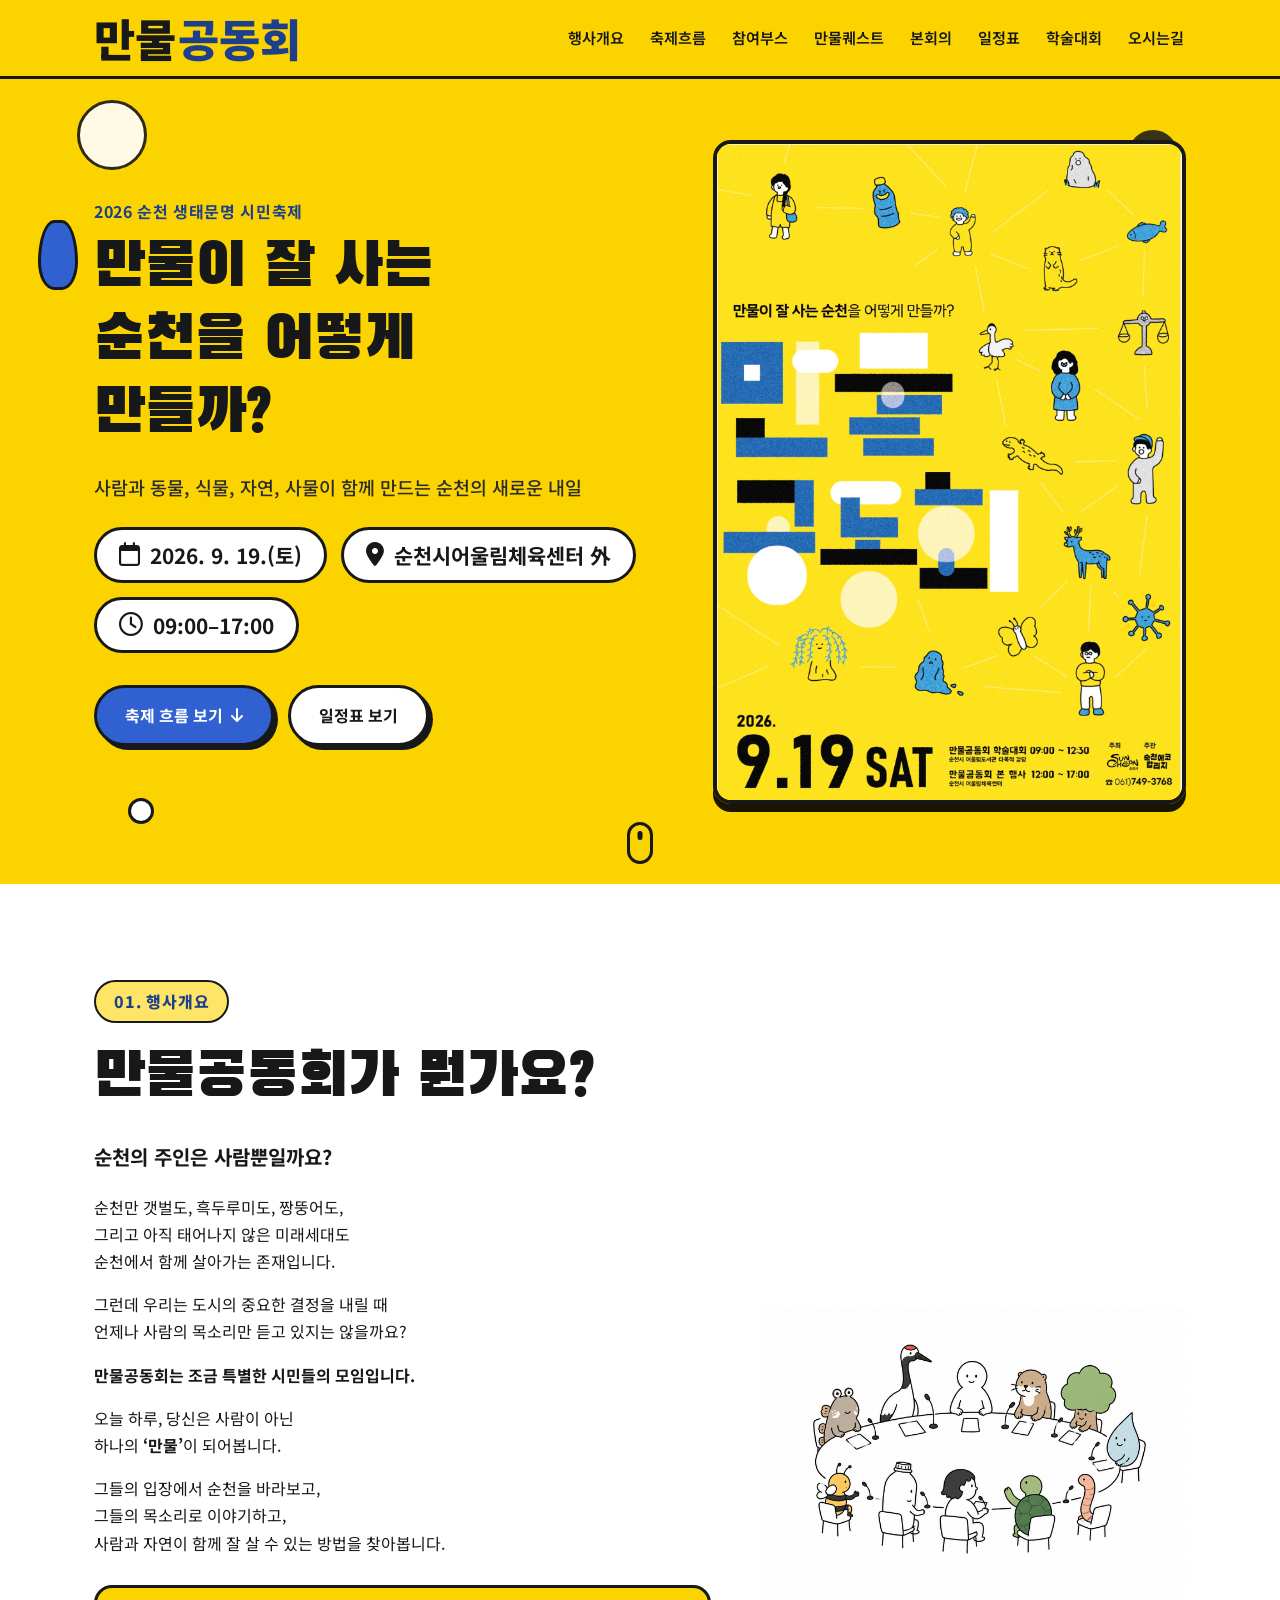
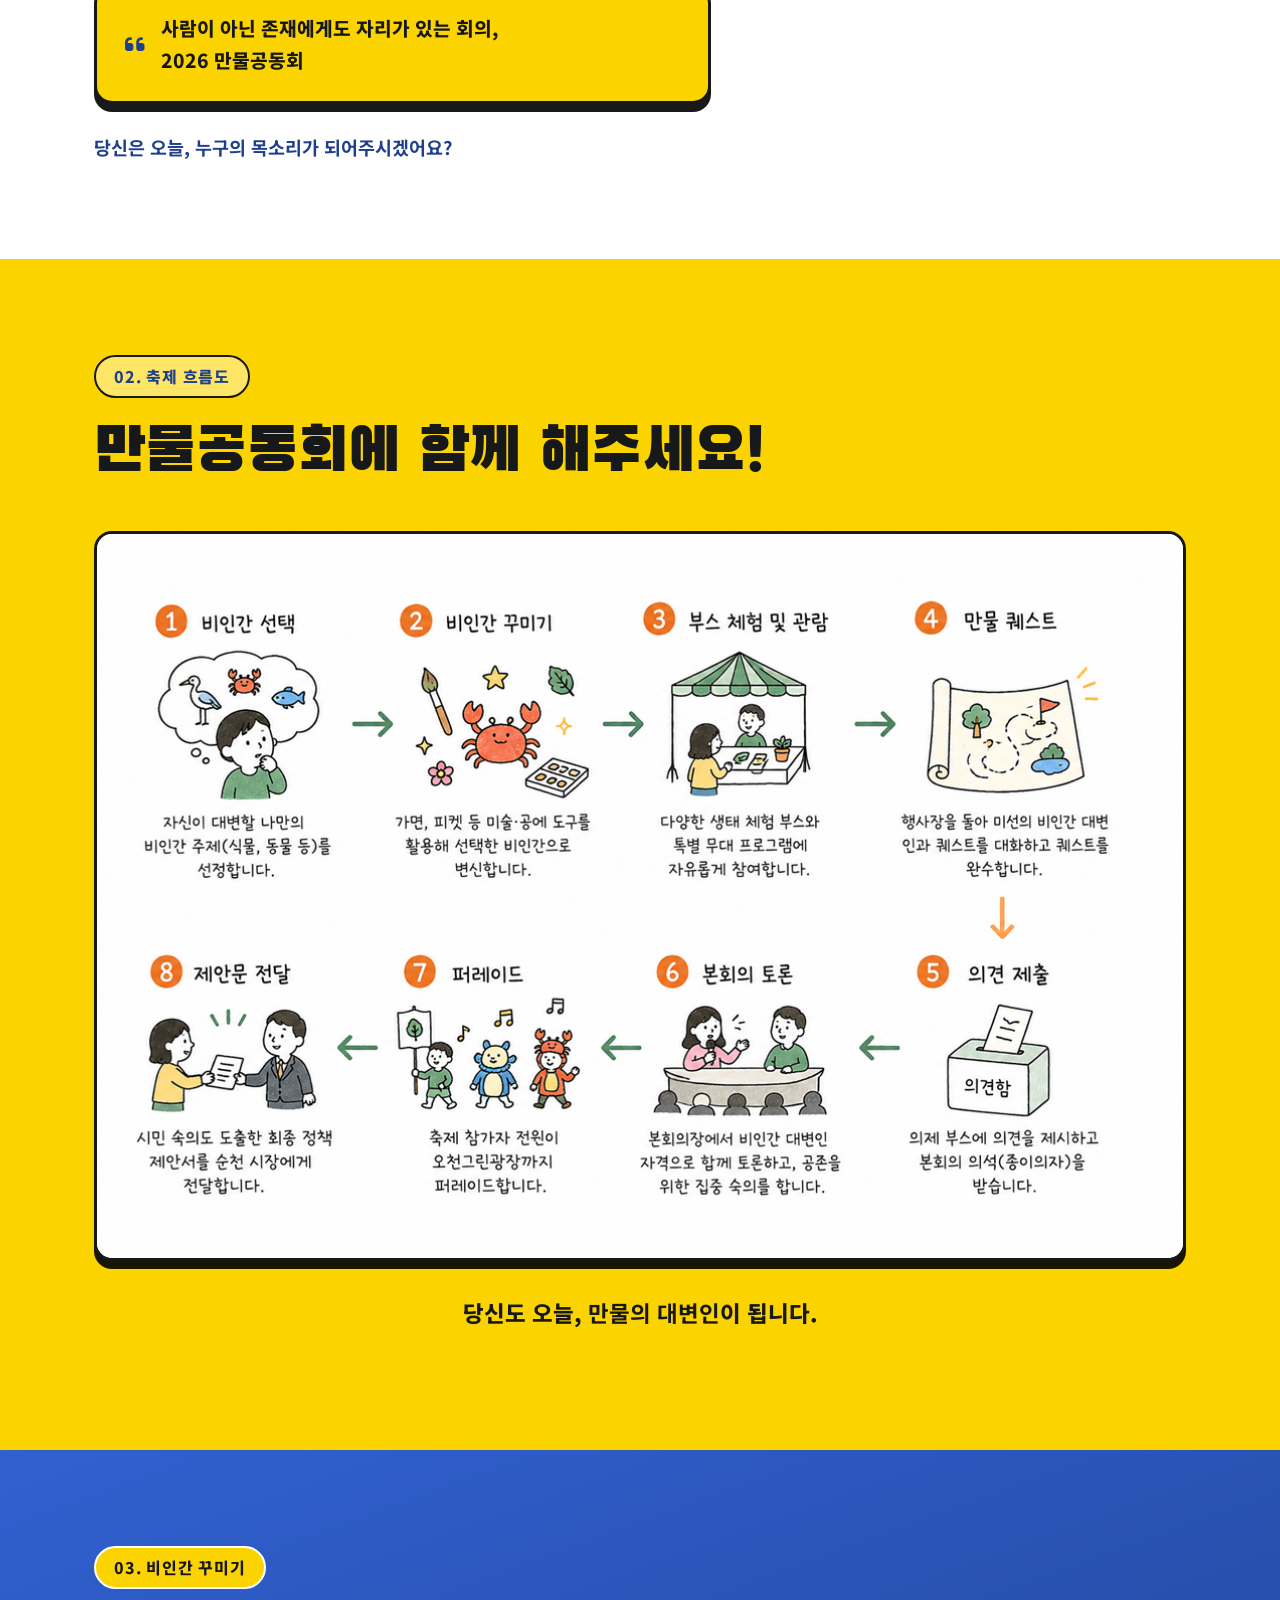
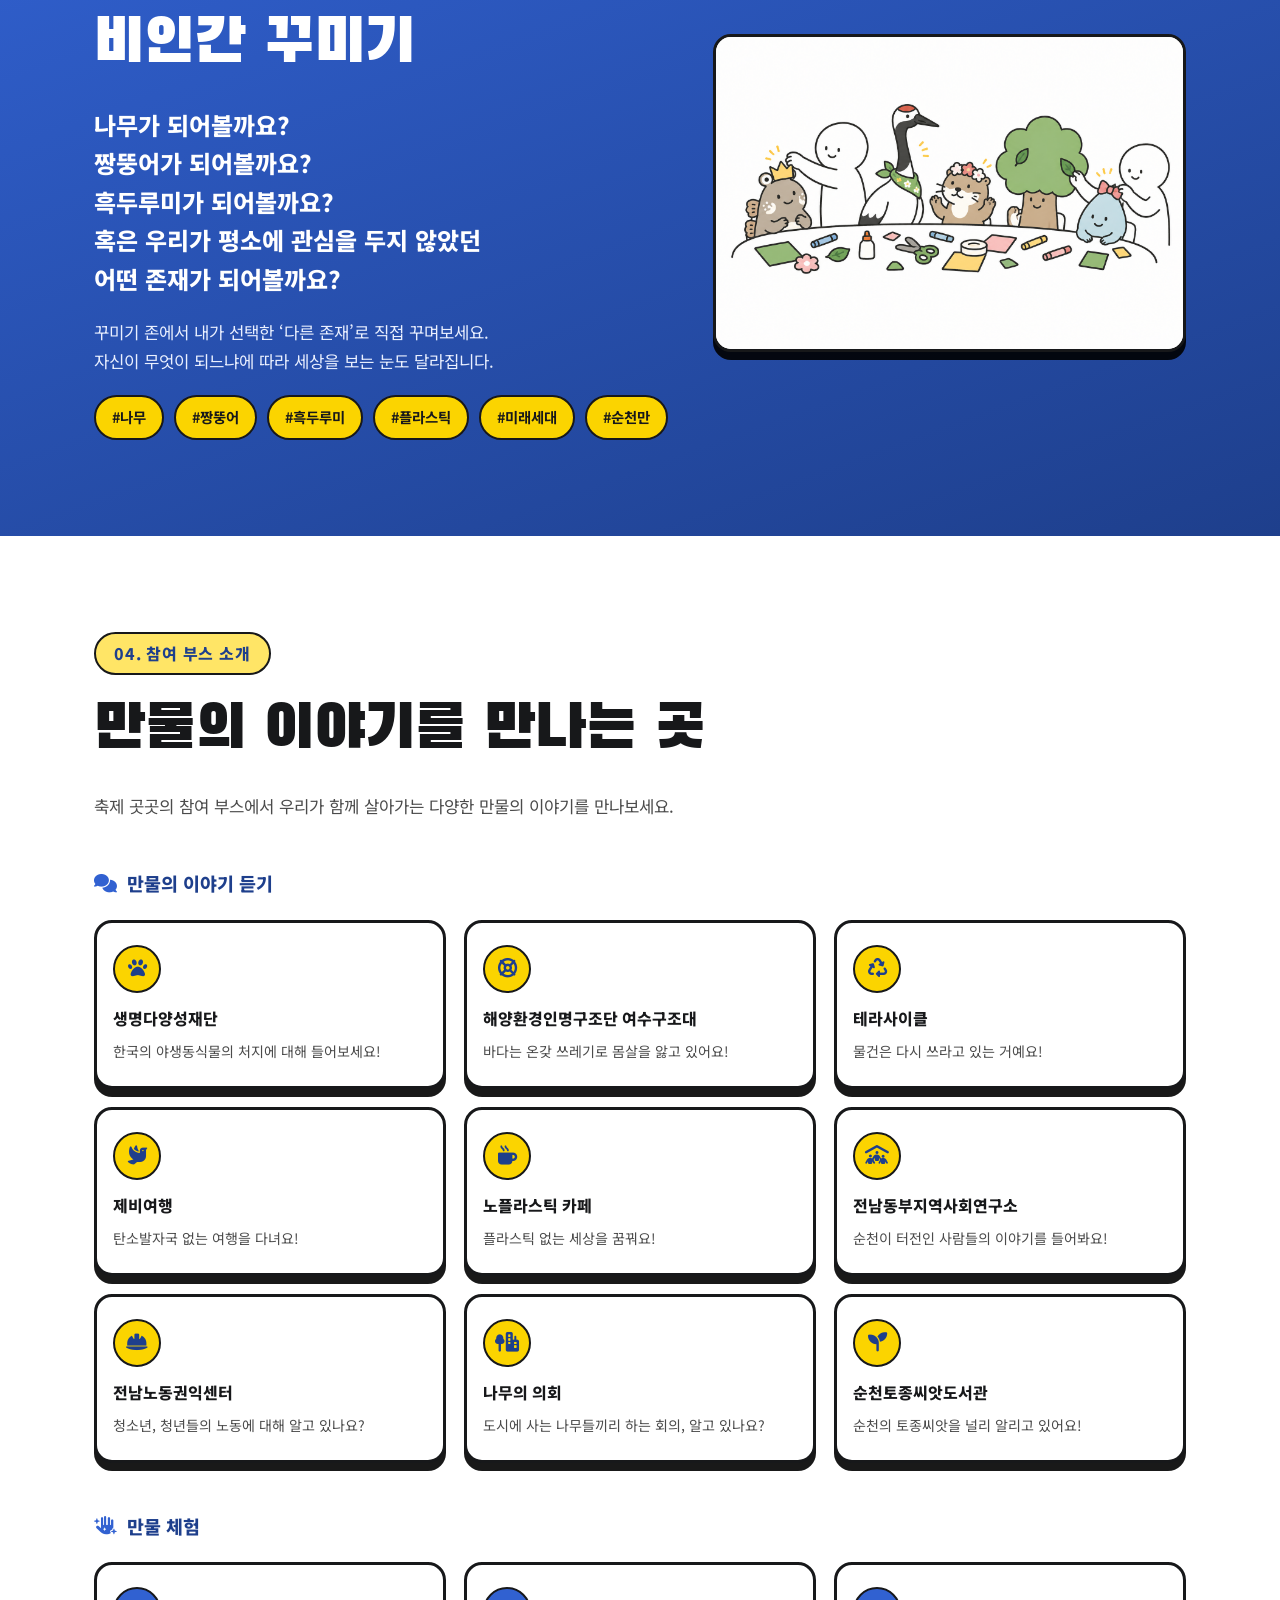
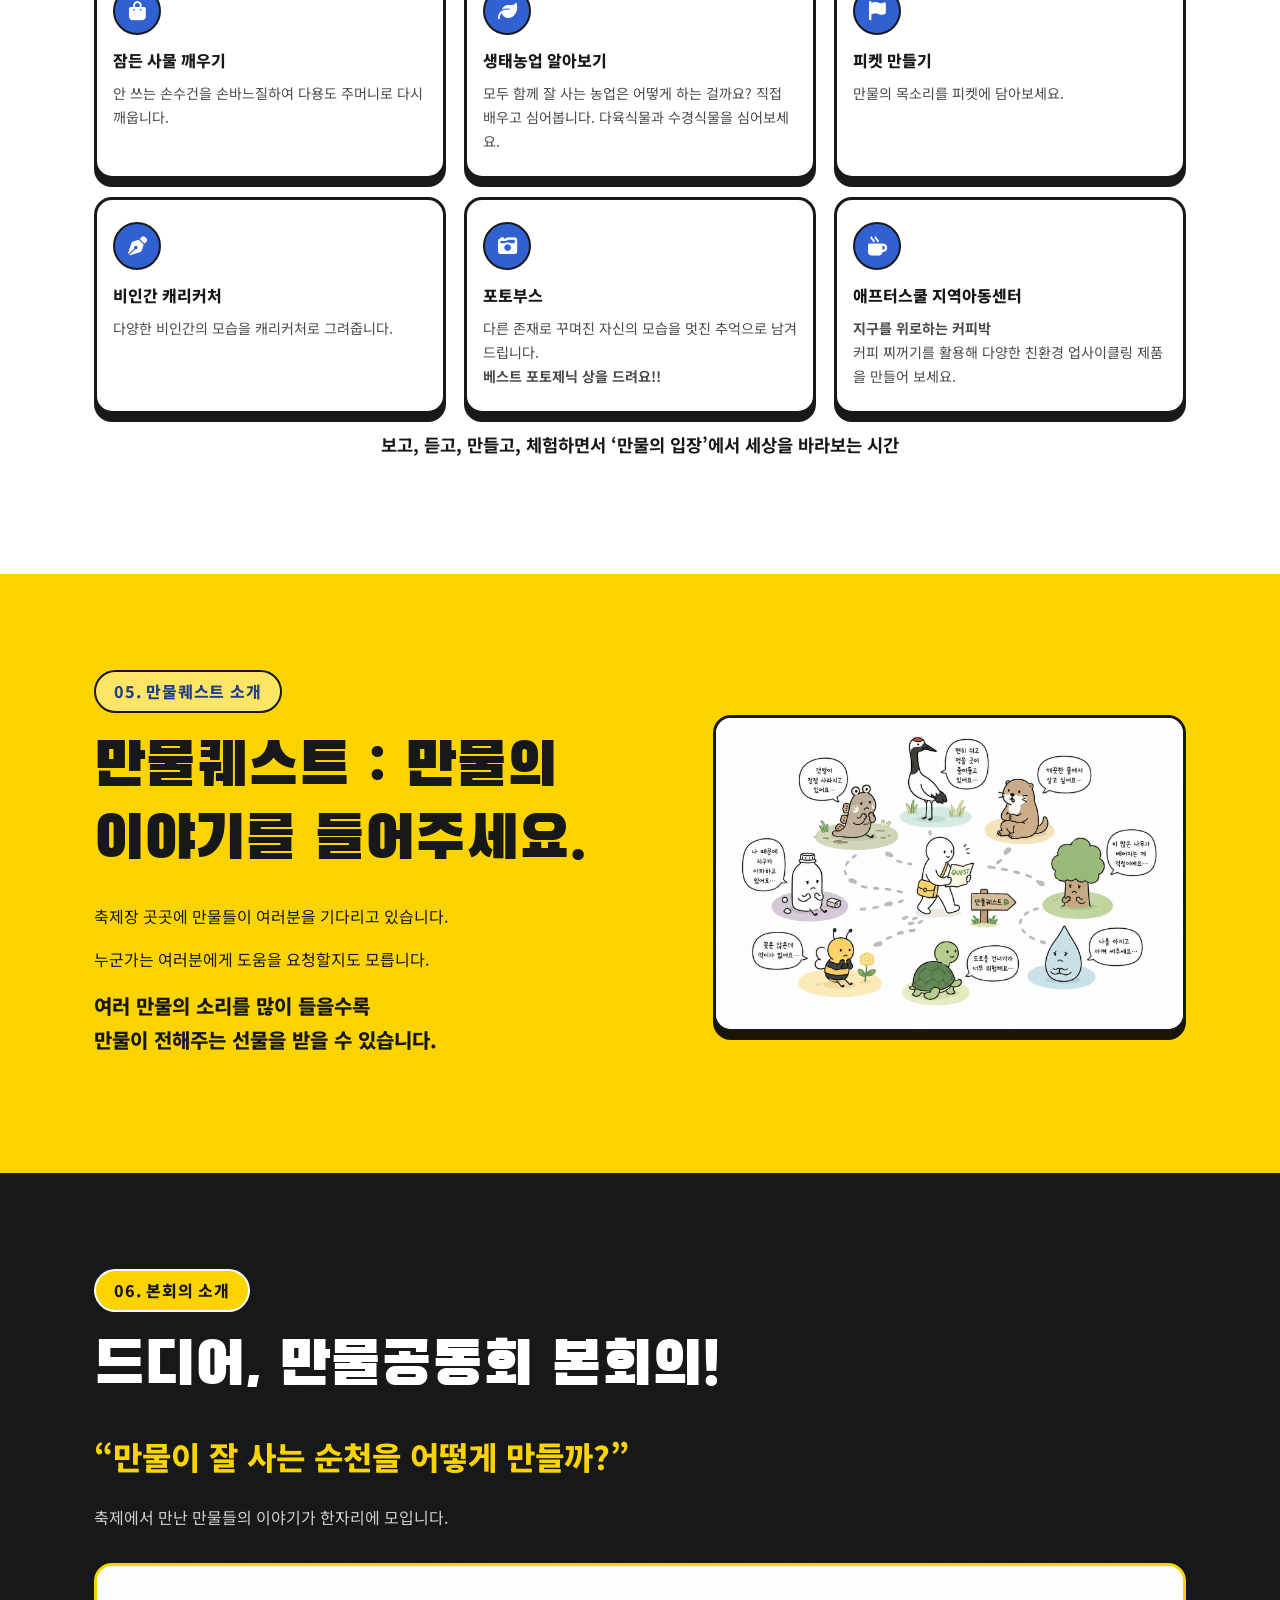
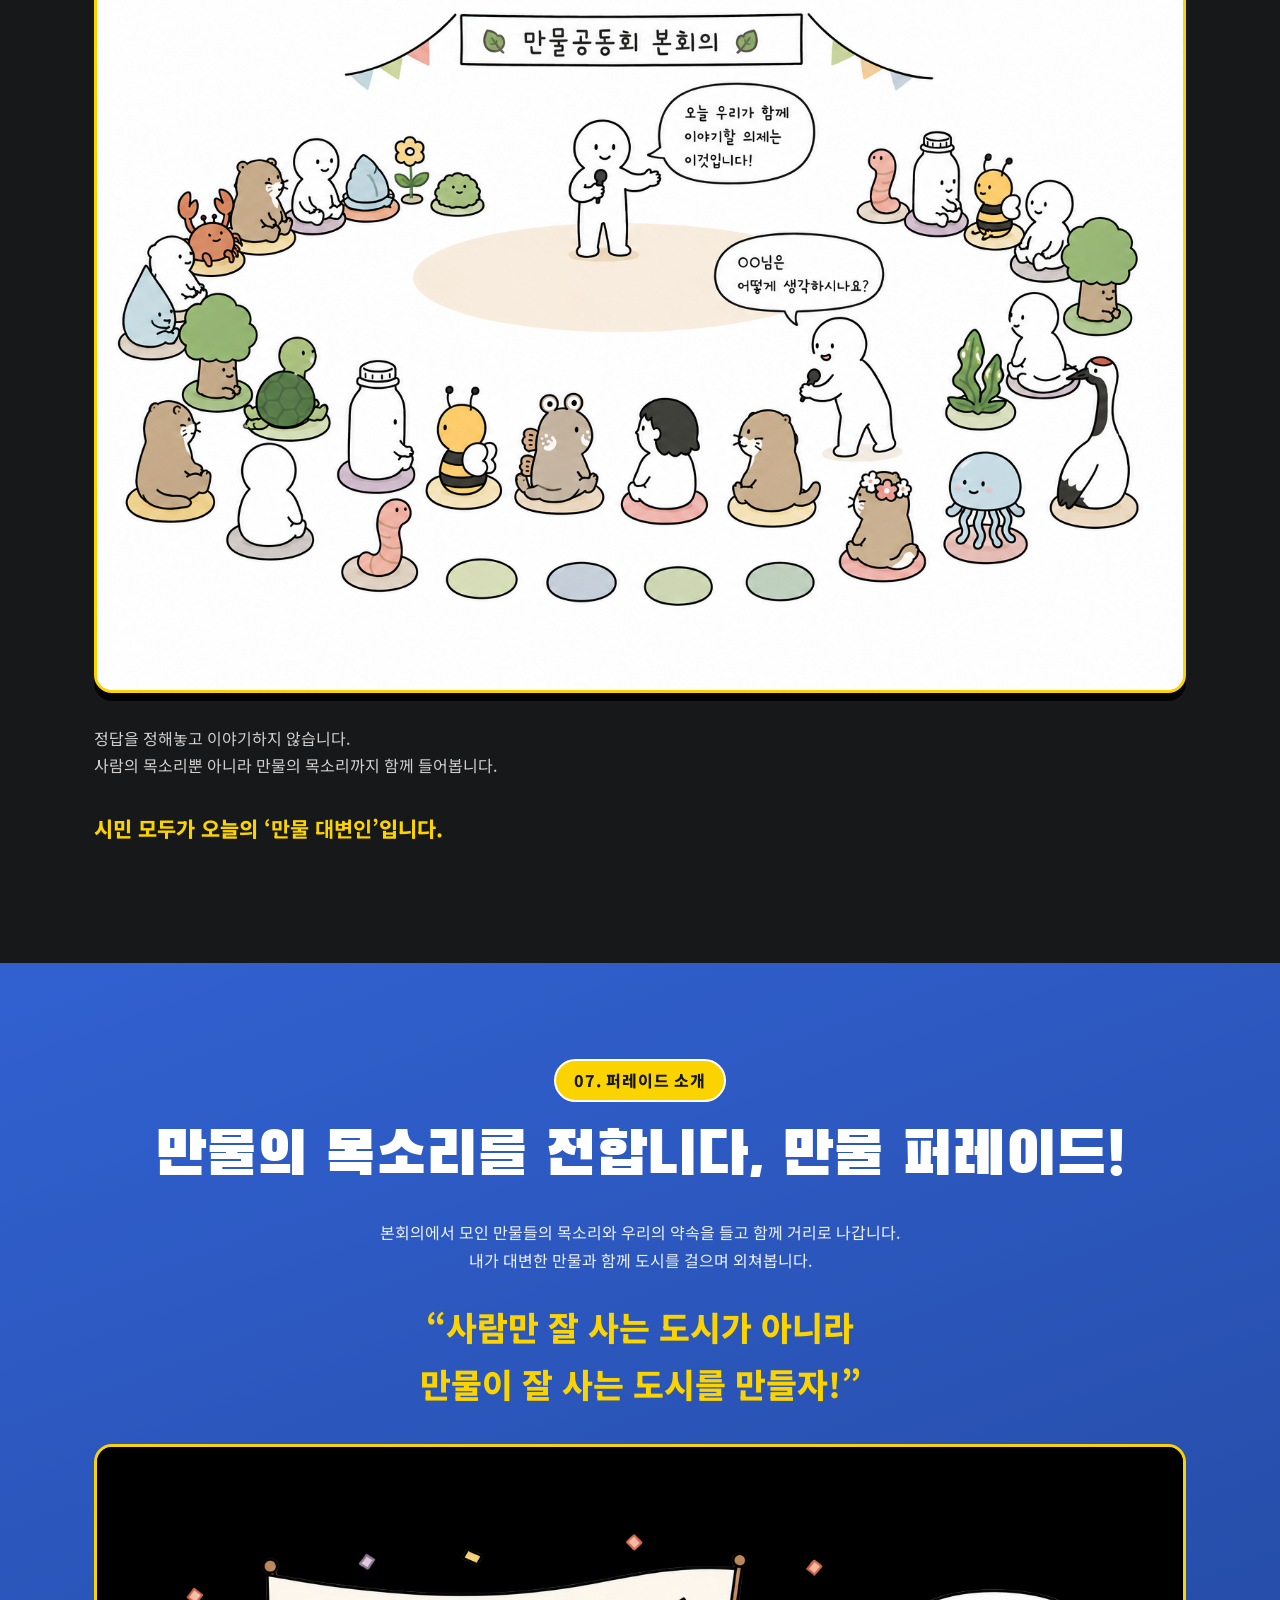
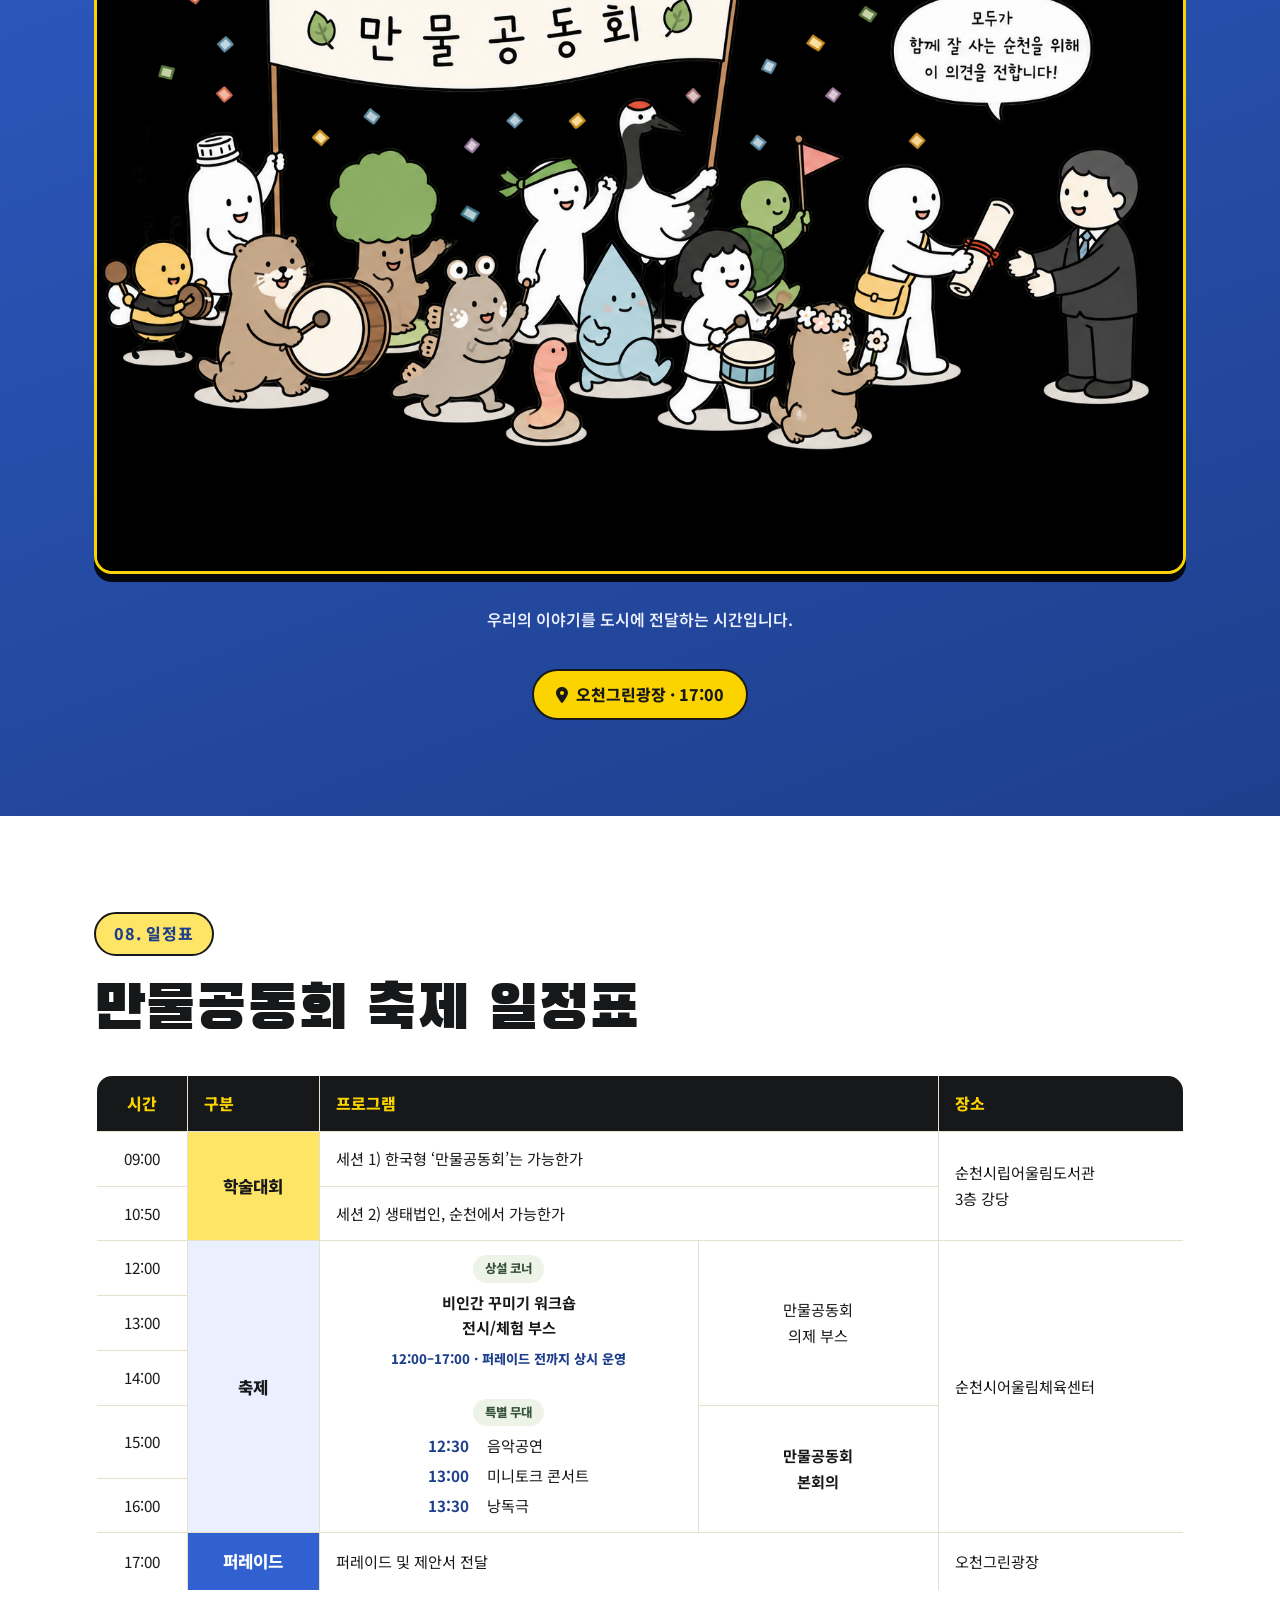
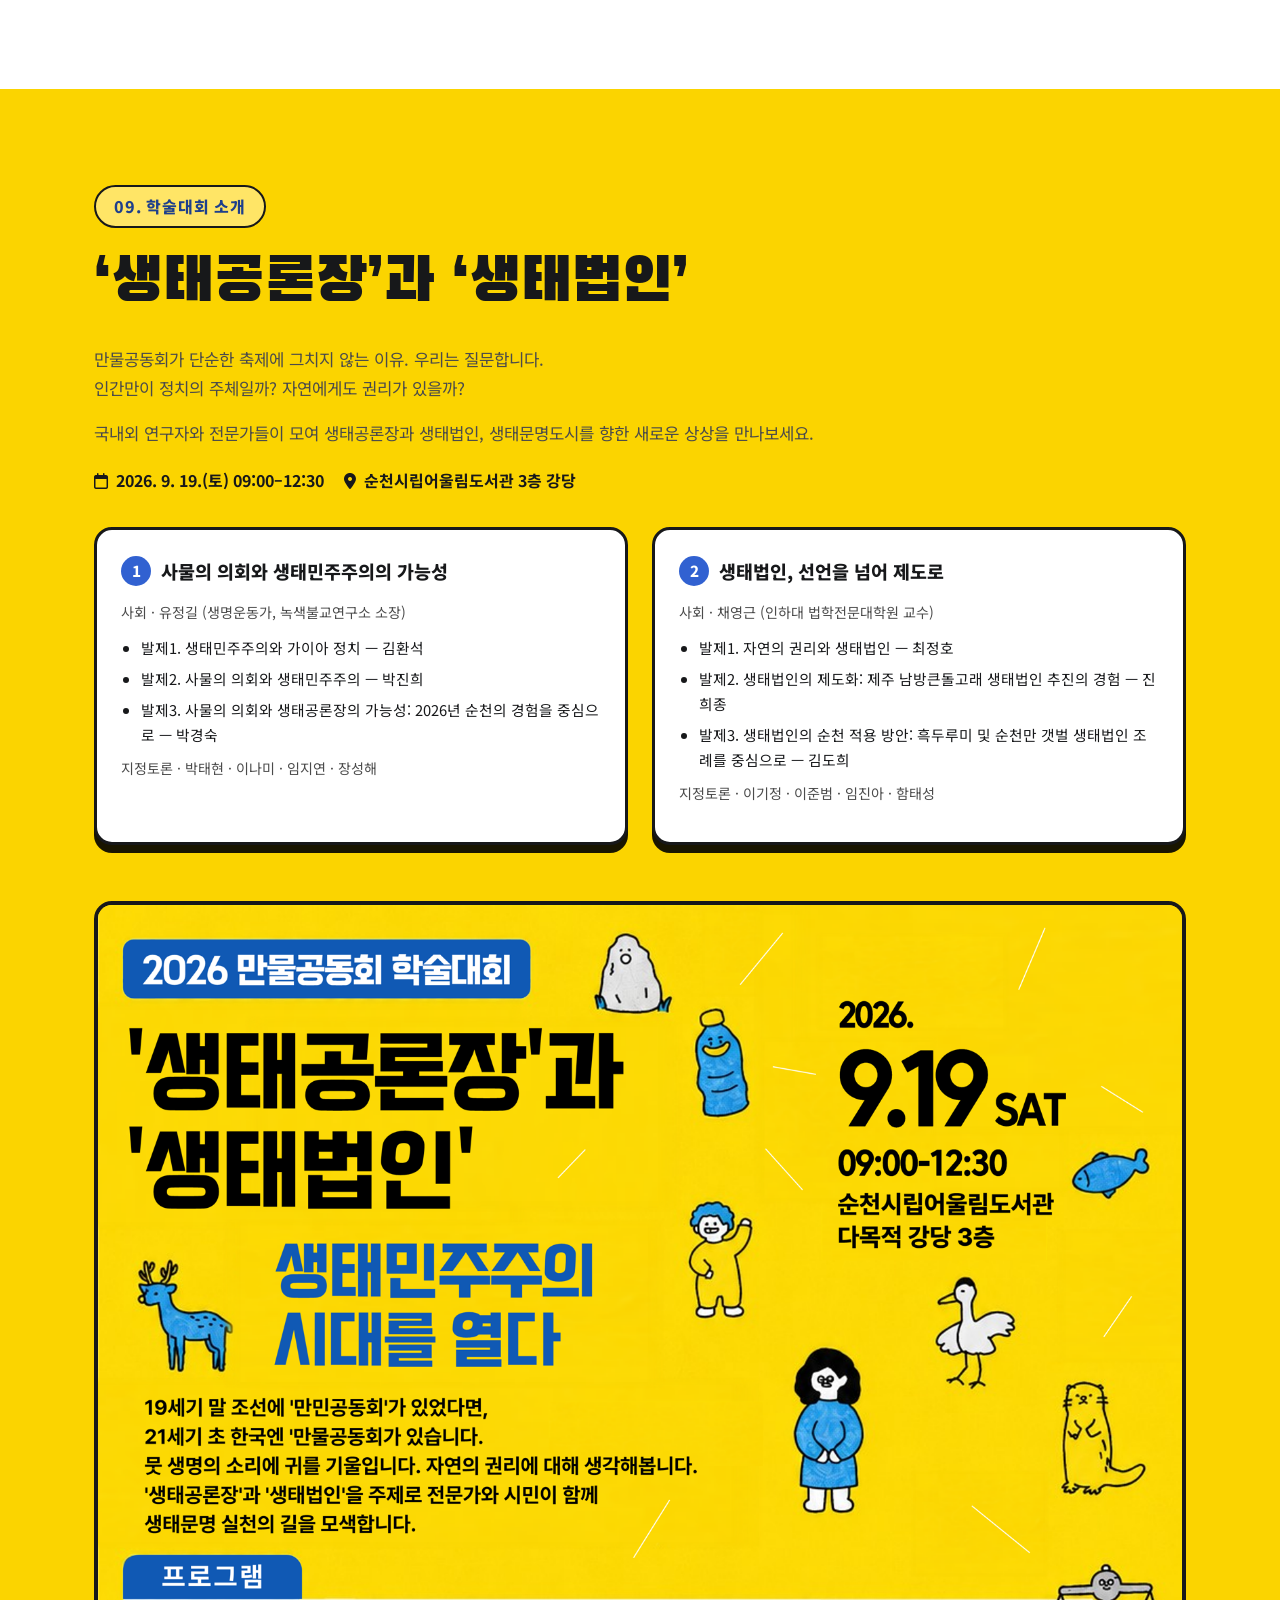
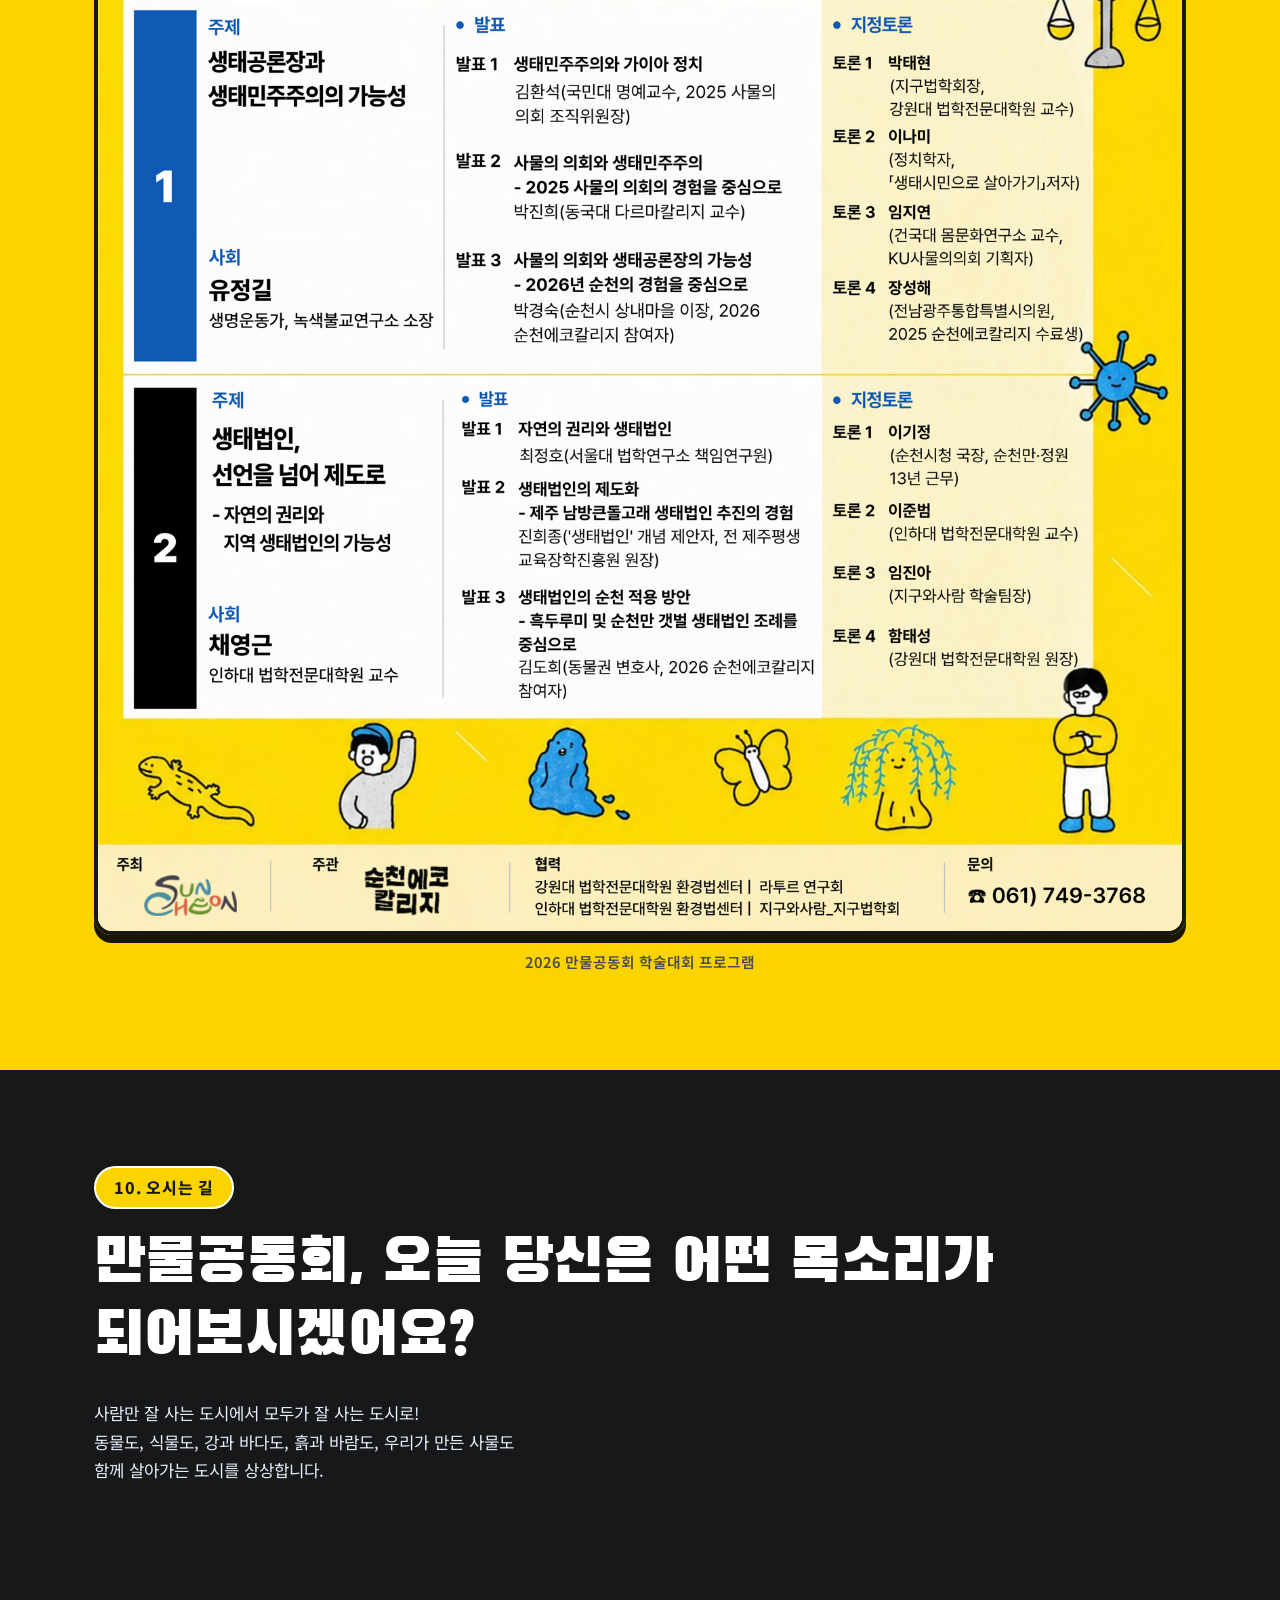
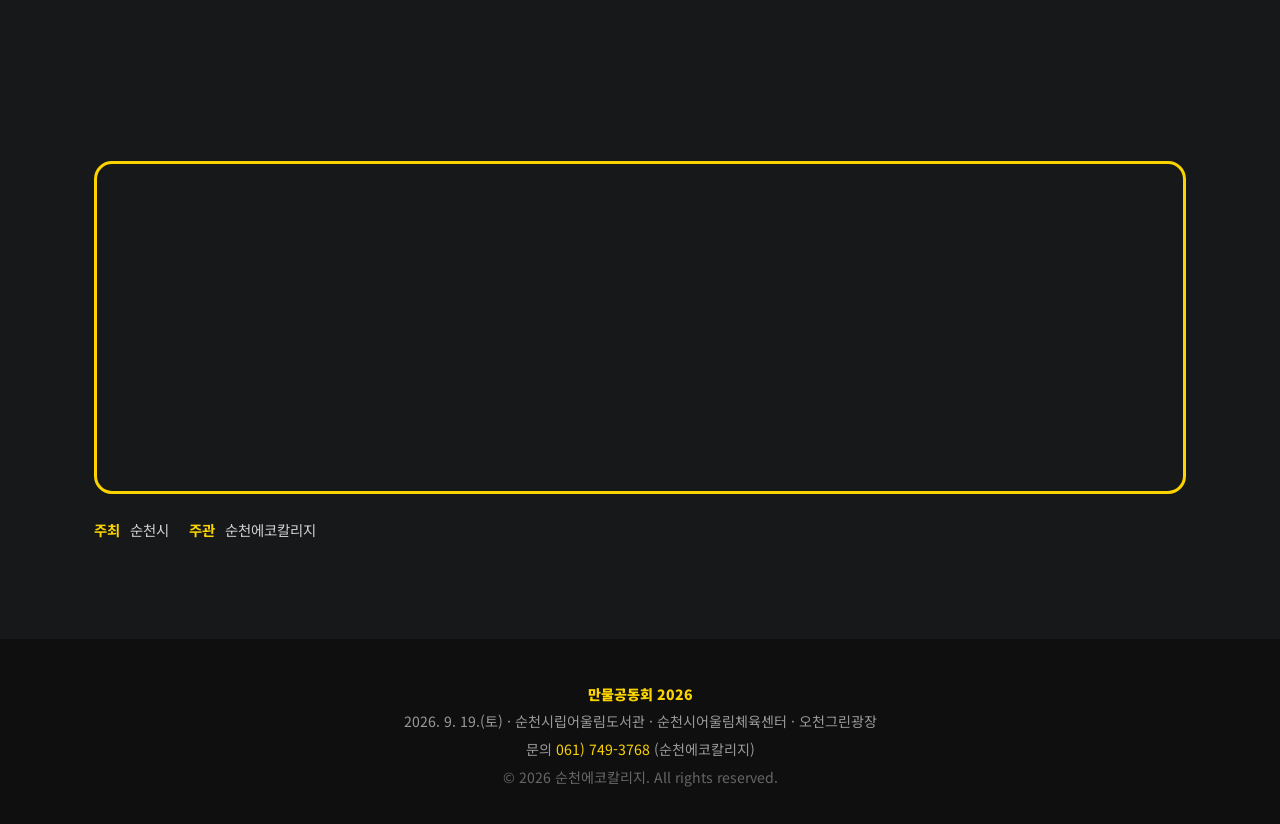
==== commit 438a0445: "Add seed library and coffee-ground experience booths" ====
--- a/index.html
+++ b/index.html
@@ -186,6 +186,11 @@
         <h4>나무의 의회</h4>
         <p>도시에 사는 나무들끼리 하는 회의, 알고 있나요?</p>
       </div>
+      <div class="booth-card">
+        <div class="booth-icon"><i class="fa-solid fa-seedling"></i></div>
+        <h4>순천토종씨앗도서관</h4>
+        <p>순천의 토종씨앗을 널리 알리고 있어요!</p>
+      </div>
     </div>
 
     <h3 class="sub-heading"><i class="fa-solid fa-hand-sparkles"></i> 만물 체험</h3>
@@ -214,6 +219,11 @@
         <div class="booth-icon"><i class="fa-solid fa-camera-retro"></i></div>
         <h4>포토부스</h4>
         <p>다른 존재로 꾸며진 자신의 모습을 멋진 추억으로 남겨드립니다.<br><strong>베스트 포토제닉 상을 드려요!!</strong></p>
+      </div>
+      <div class="booth-card exp-card">
+        <div class="booth-icon"><i class="fa-solid fa-mug-hot"></i></div>
+        <h4>애프터스쿨 지역아동센터</h4>
+        <p><strong>지구를 위로하는 커피박</strong><br>커피 찌꺼기를 활용해 다양한 친환경 업사이클링 제품을 만들어 보세요.</p>
       </div>
     </div>
     <p class="flow-closing small">보고, 듣고, 만들고, 체험하면서 <strong>‘만물의 입장’</strong>에서 세상을 바라보는 시간</p>
--- a/css/style.css
+++ b/css/style.css
@@ -376,10 +376,10 @@
 .sub-heading i{ color: var(--blue); }
 .booth-grid{
   display:grid;
-  grid-template-columns: repeat(4, 1fr);
+  grid-template-columns: repeat(3, 1fr);
   gap: 18px;
 }
-.booth-grid-experience{ grid-template-columns: repeat(5, 1fr); }
+.booth-grid-experience{ grid-template-columns: repeat(3, 1fr); }
 .booth-card{
   background: var(--white);
   border: 3px solid var(--black);
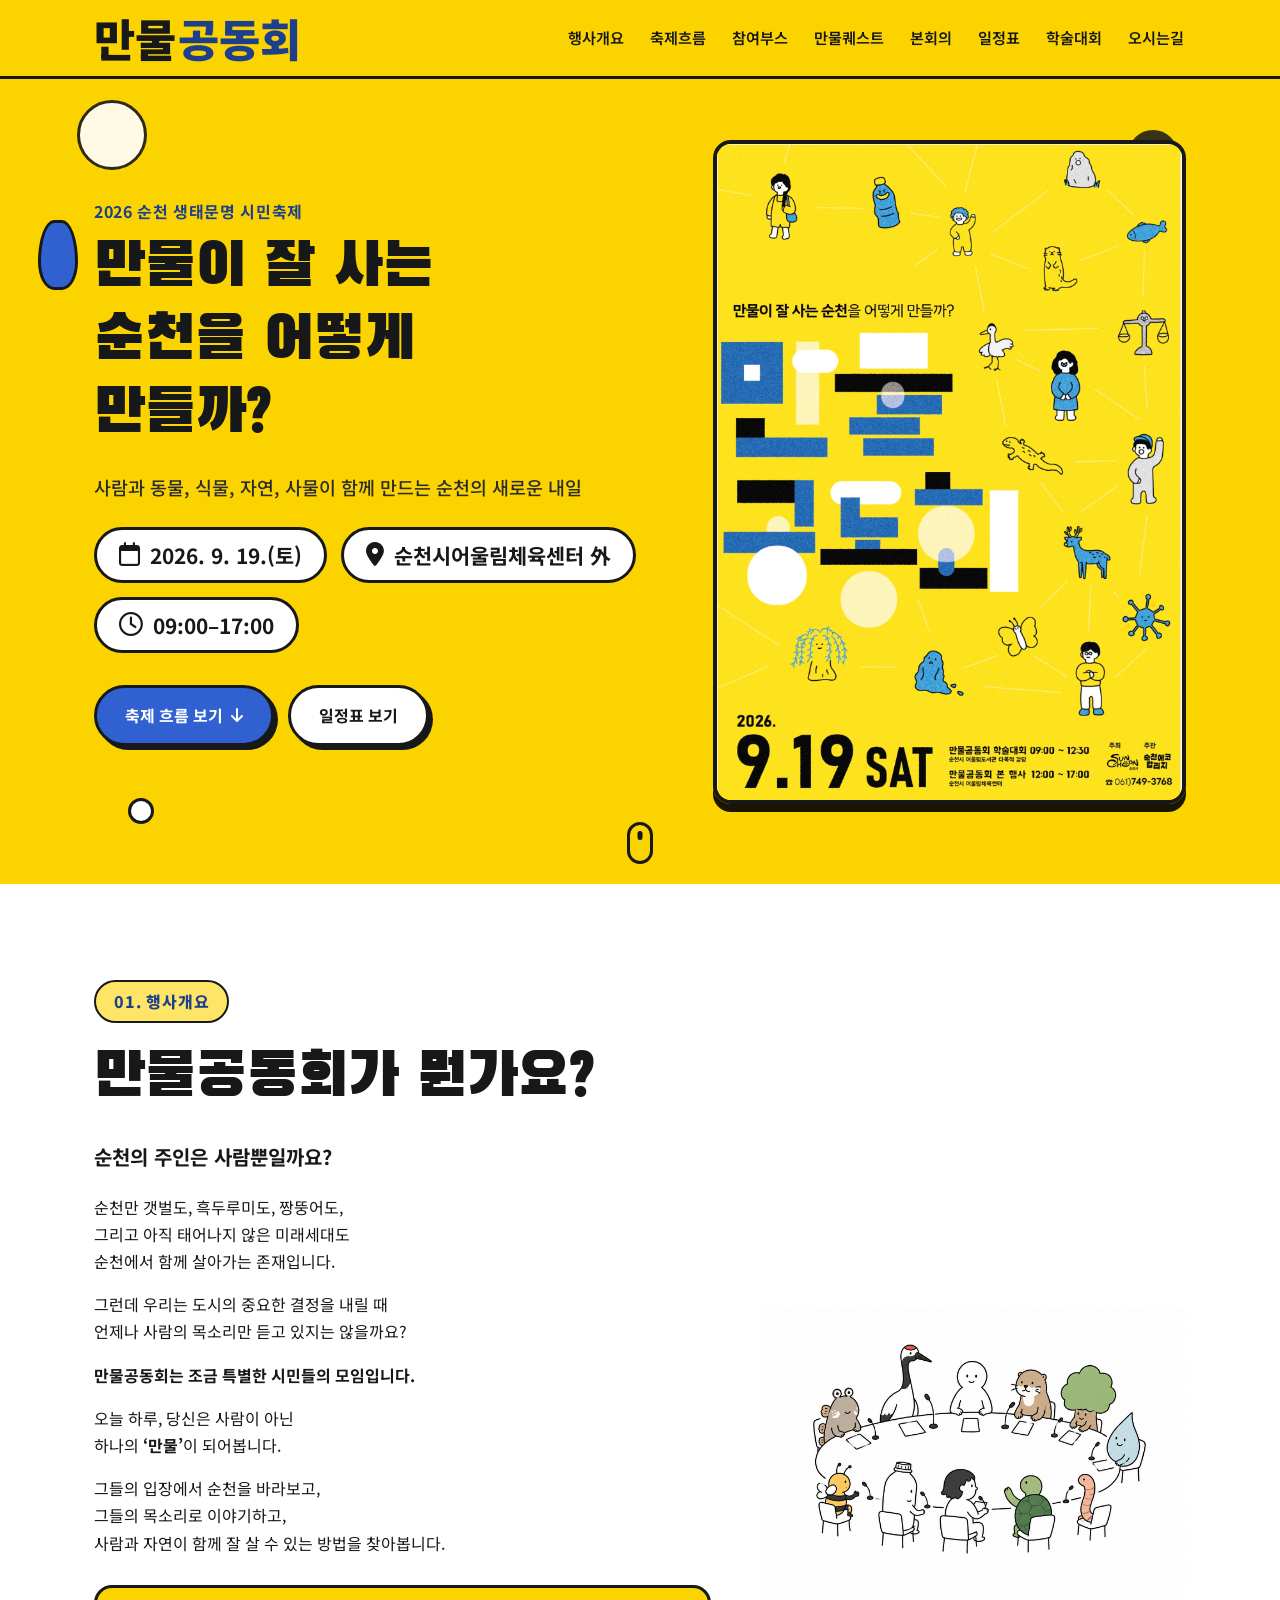
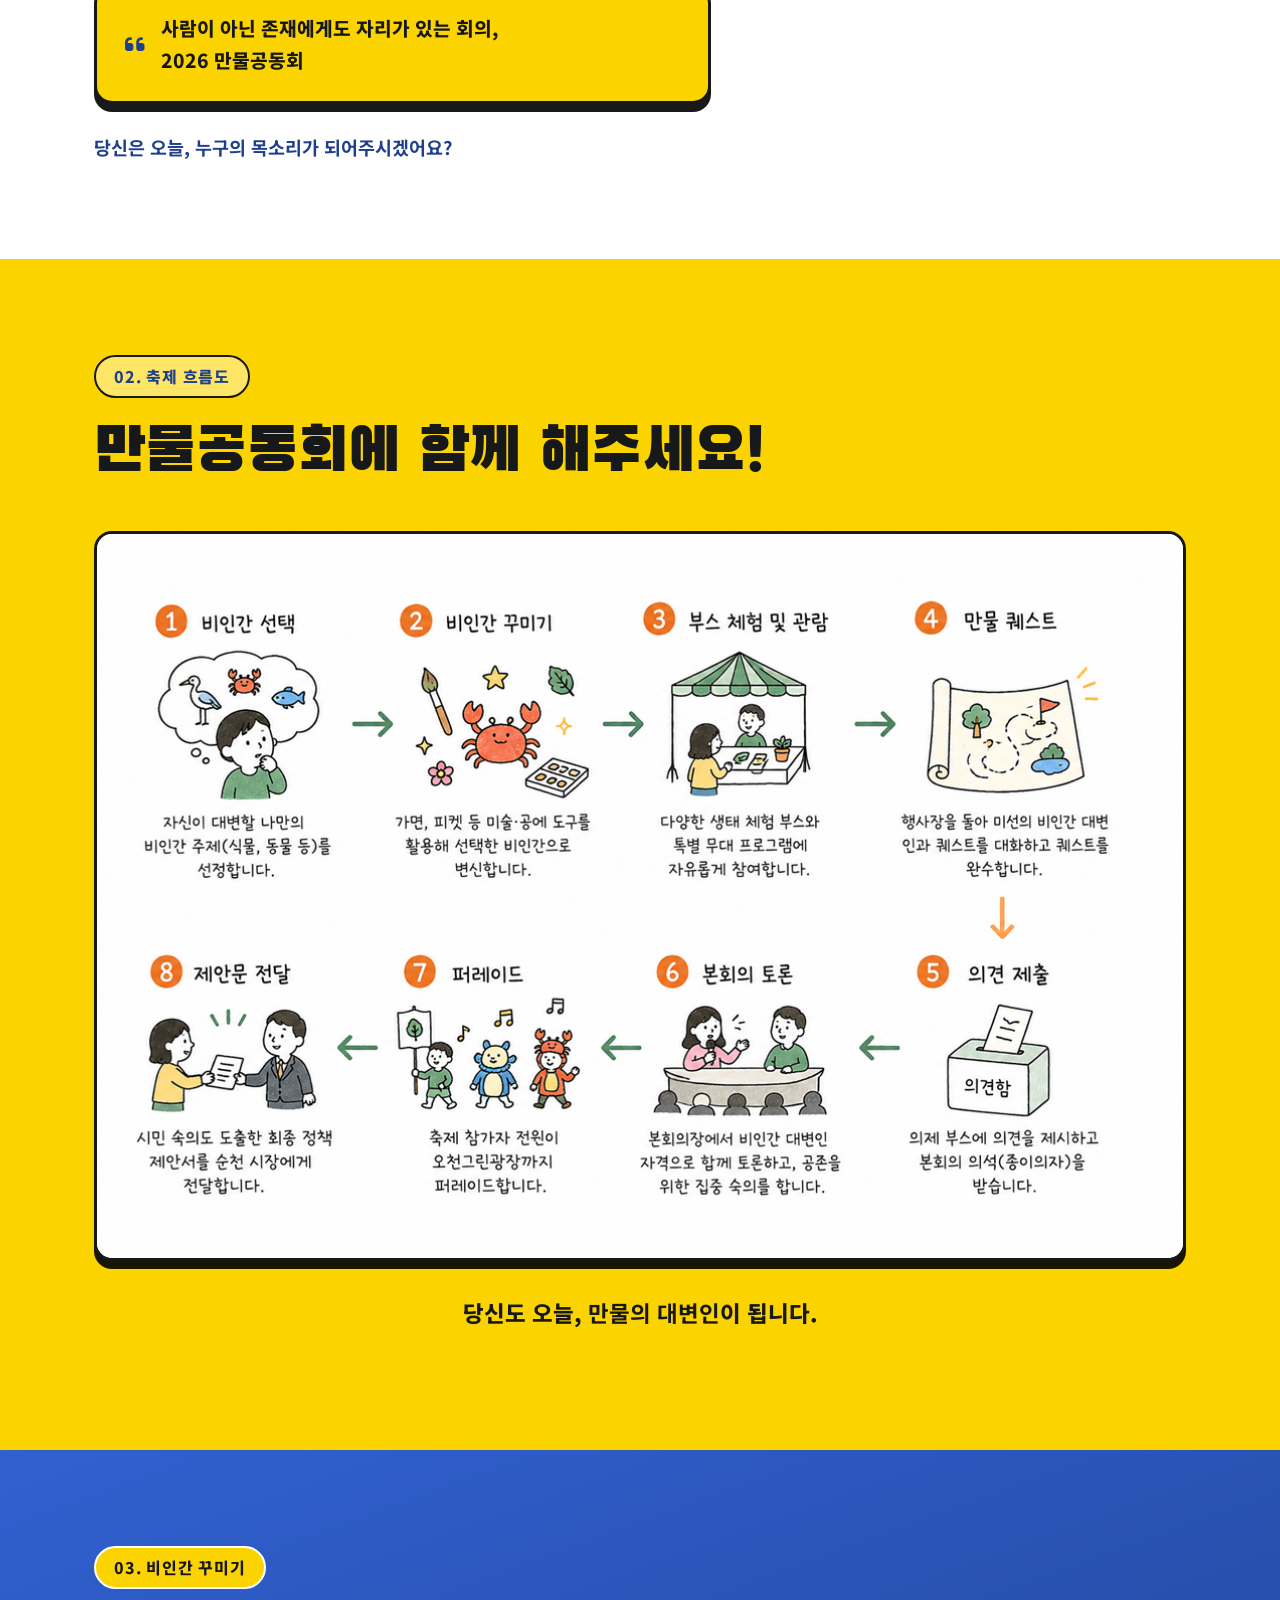
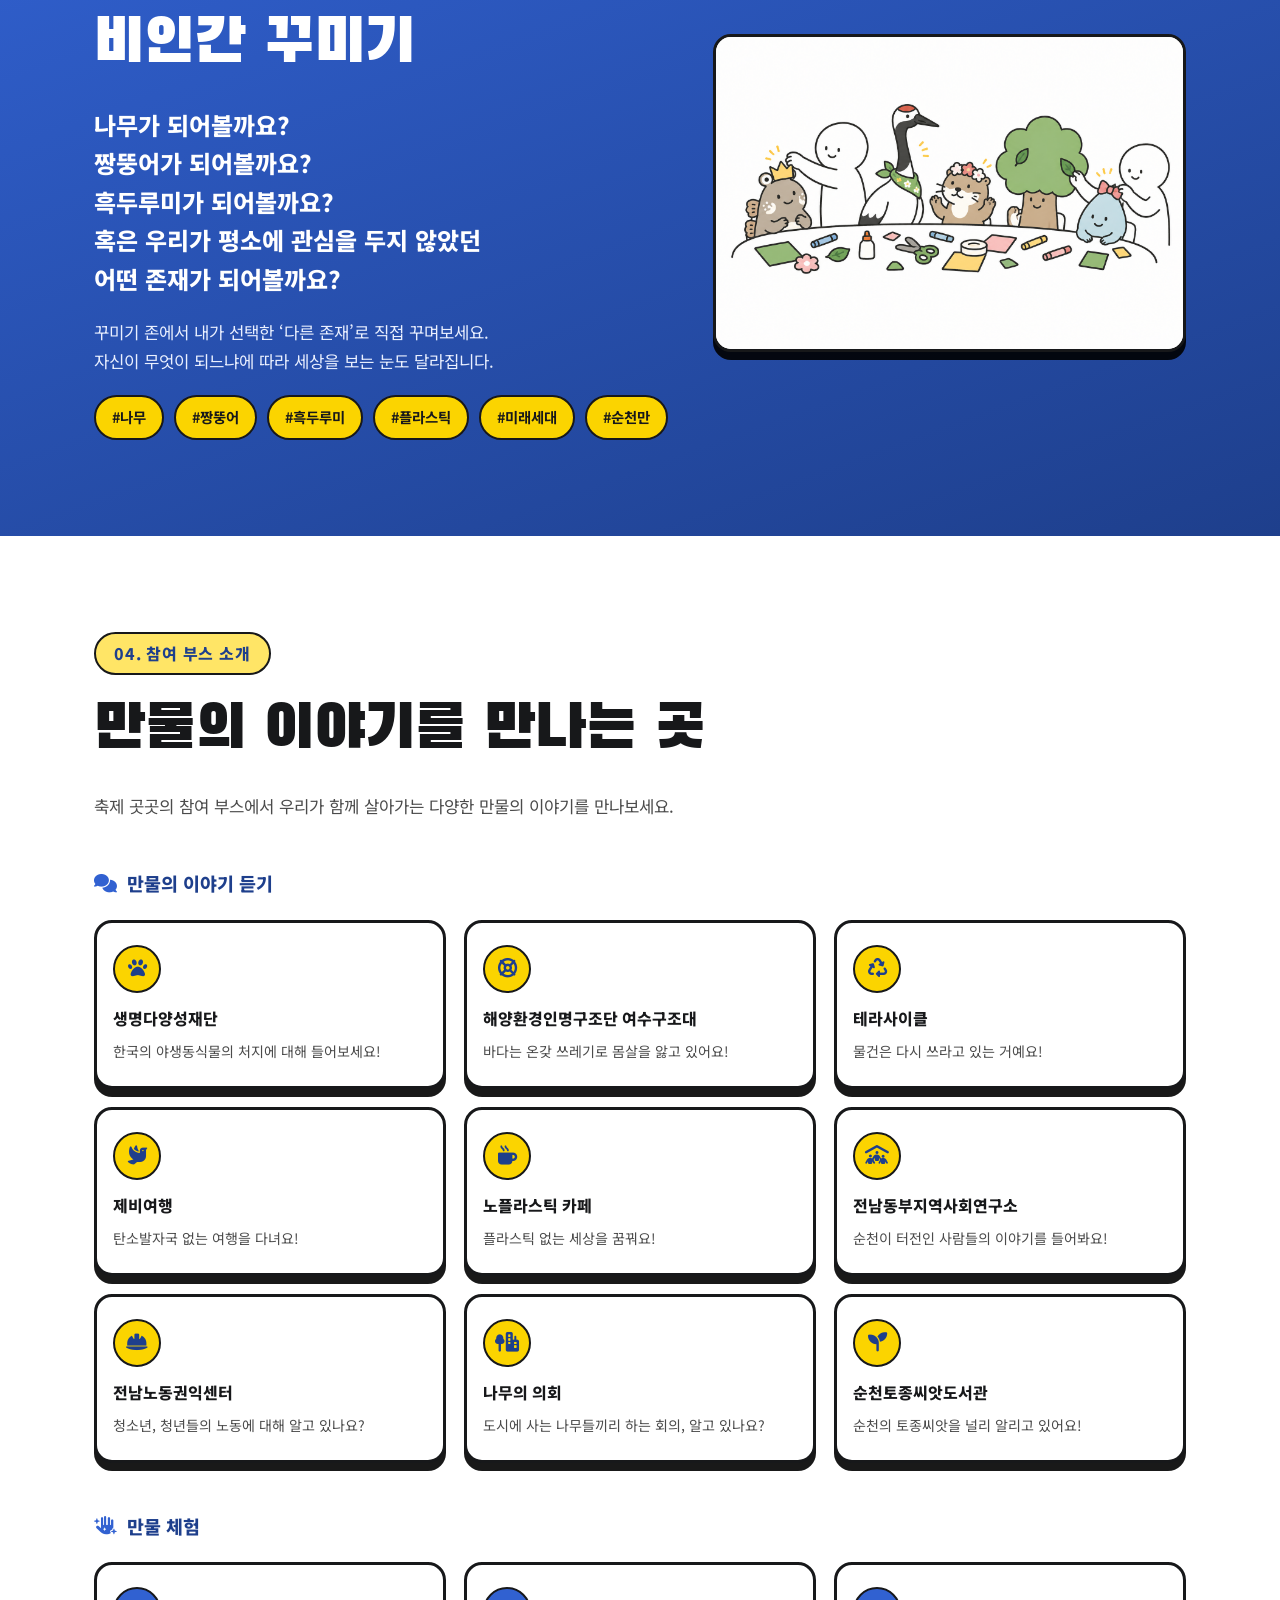
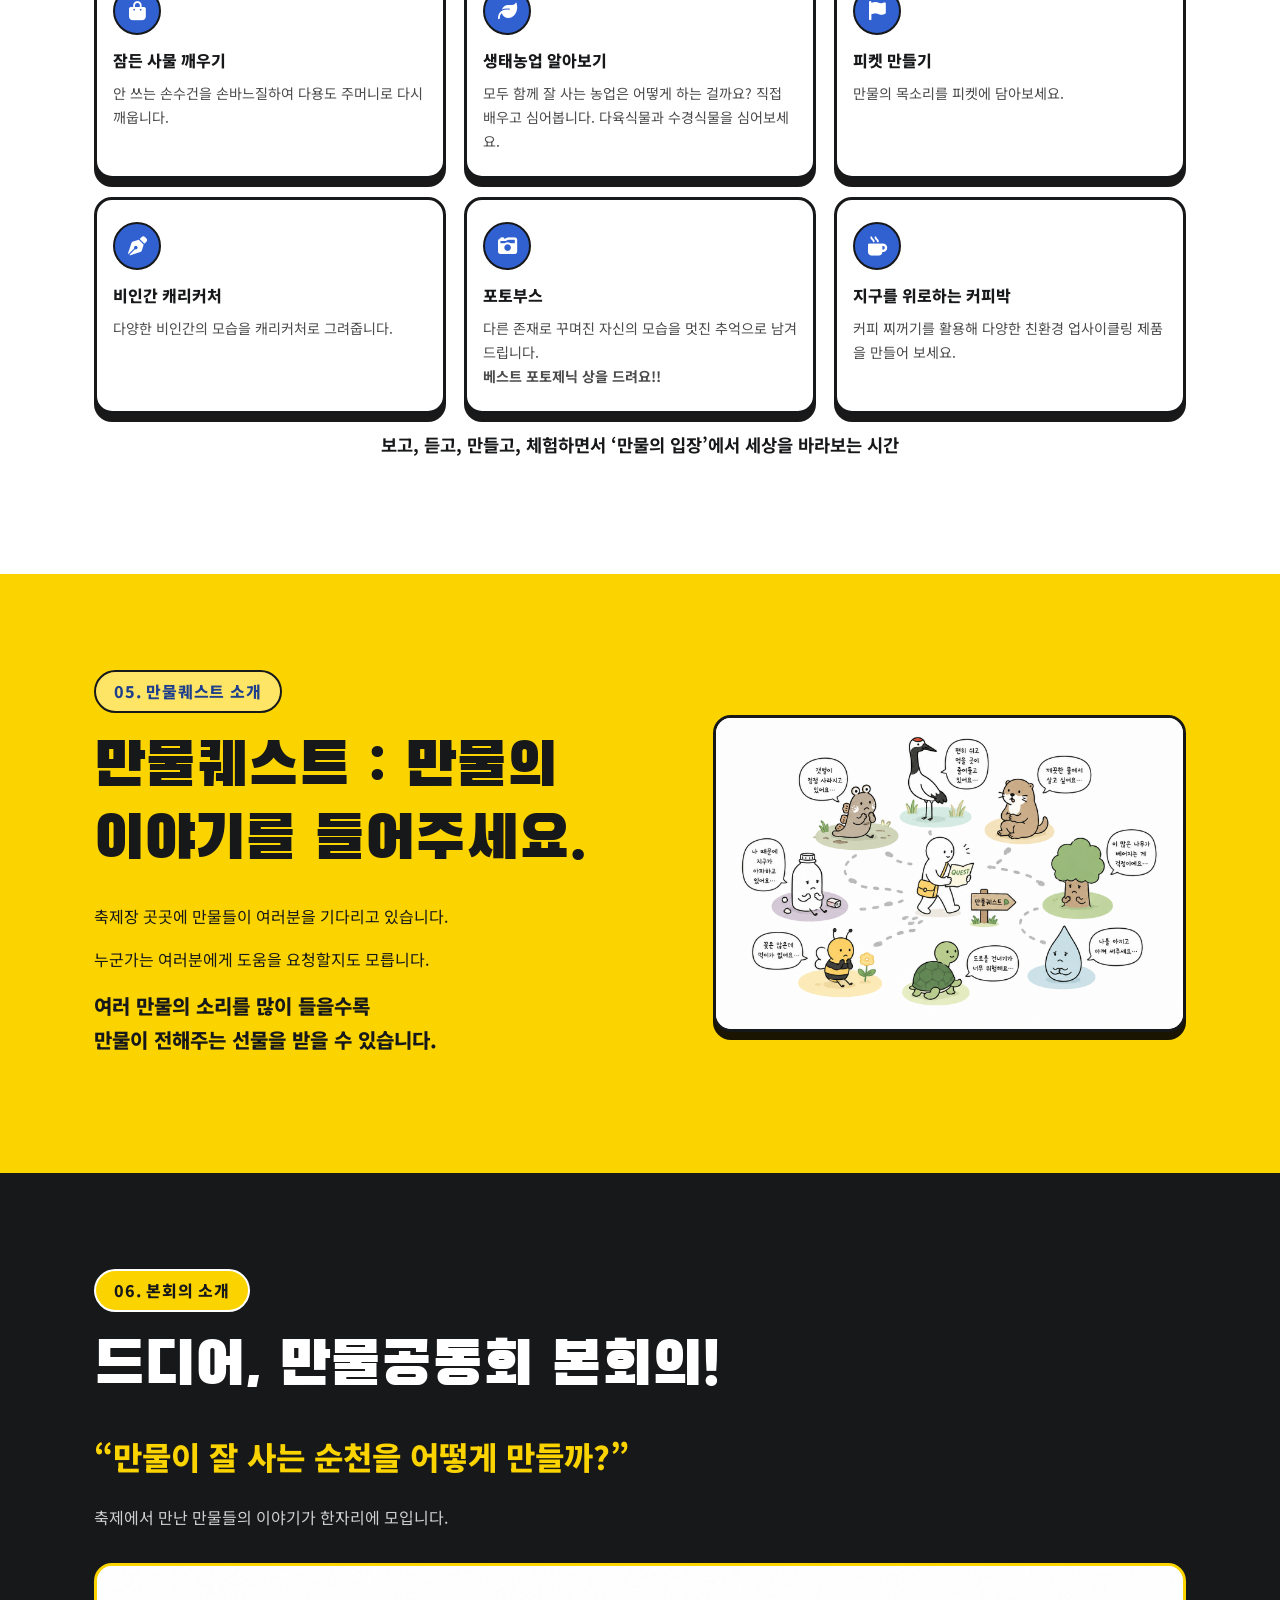
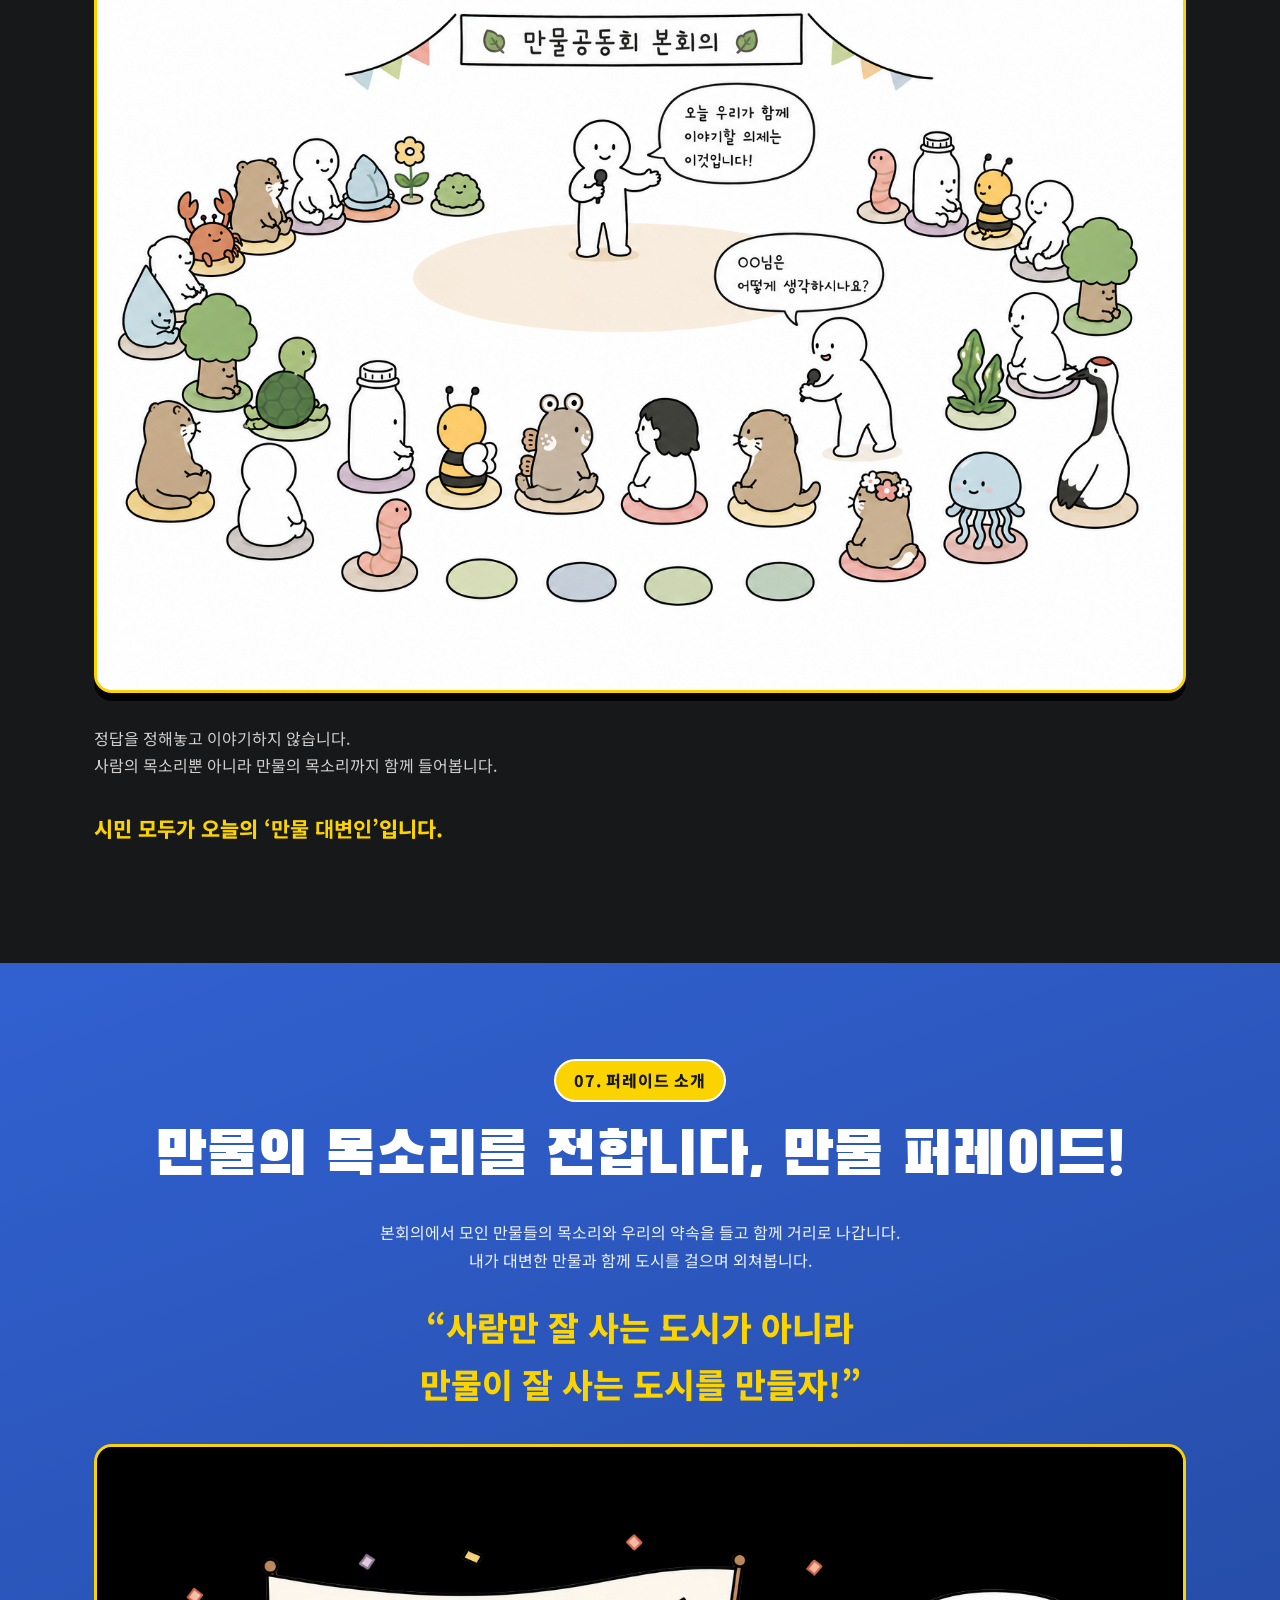
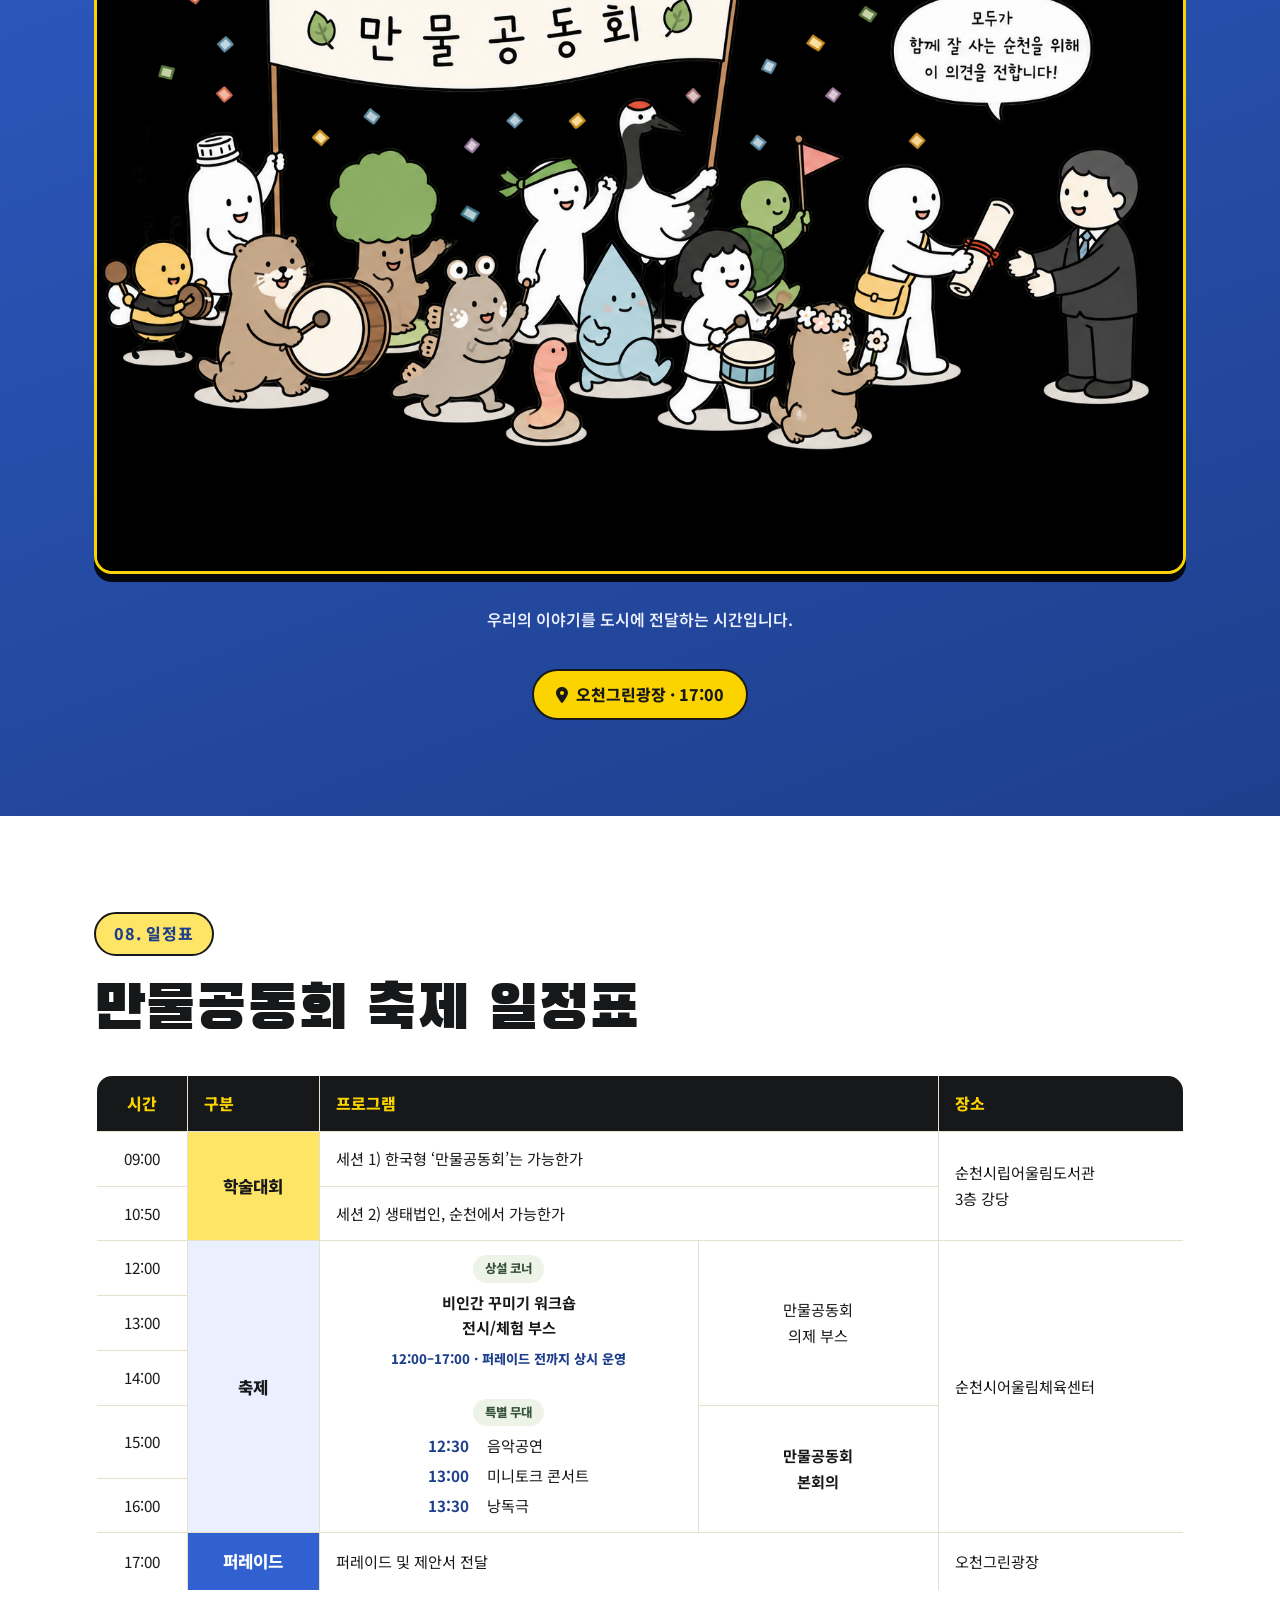
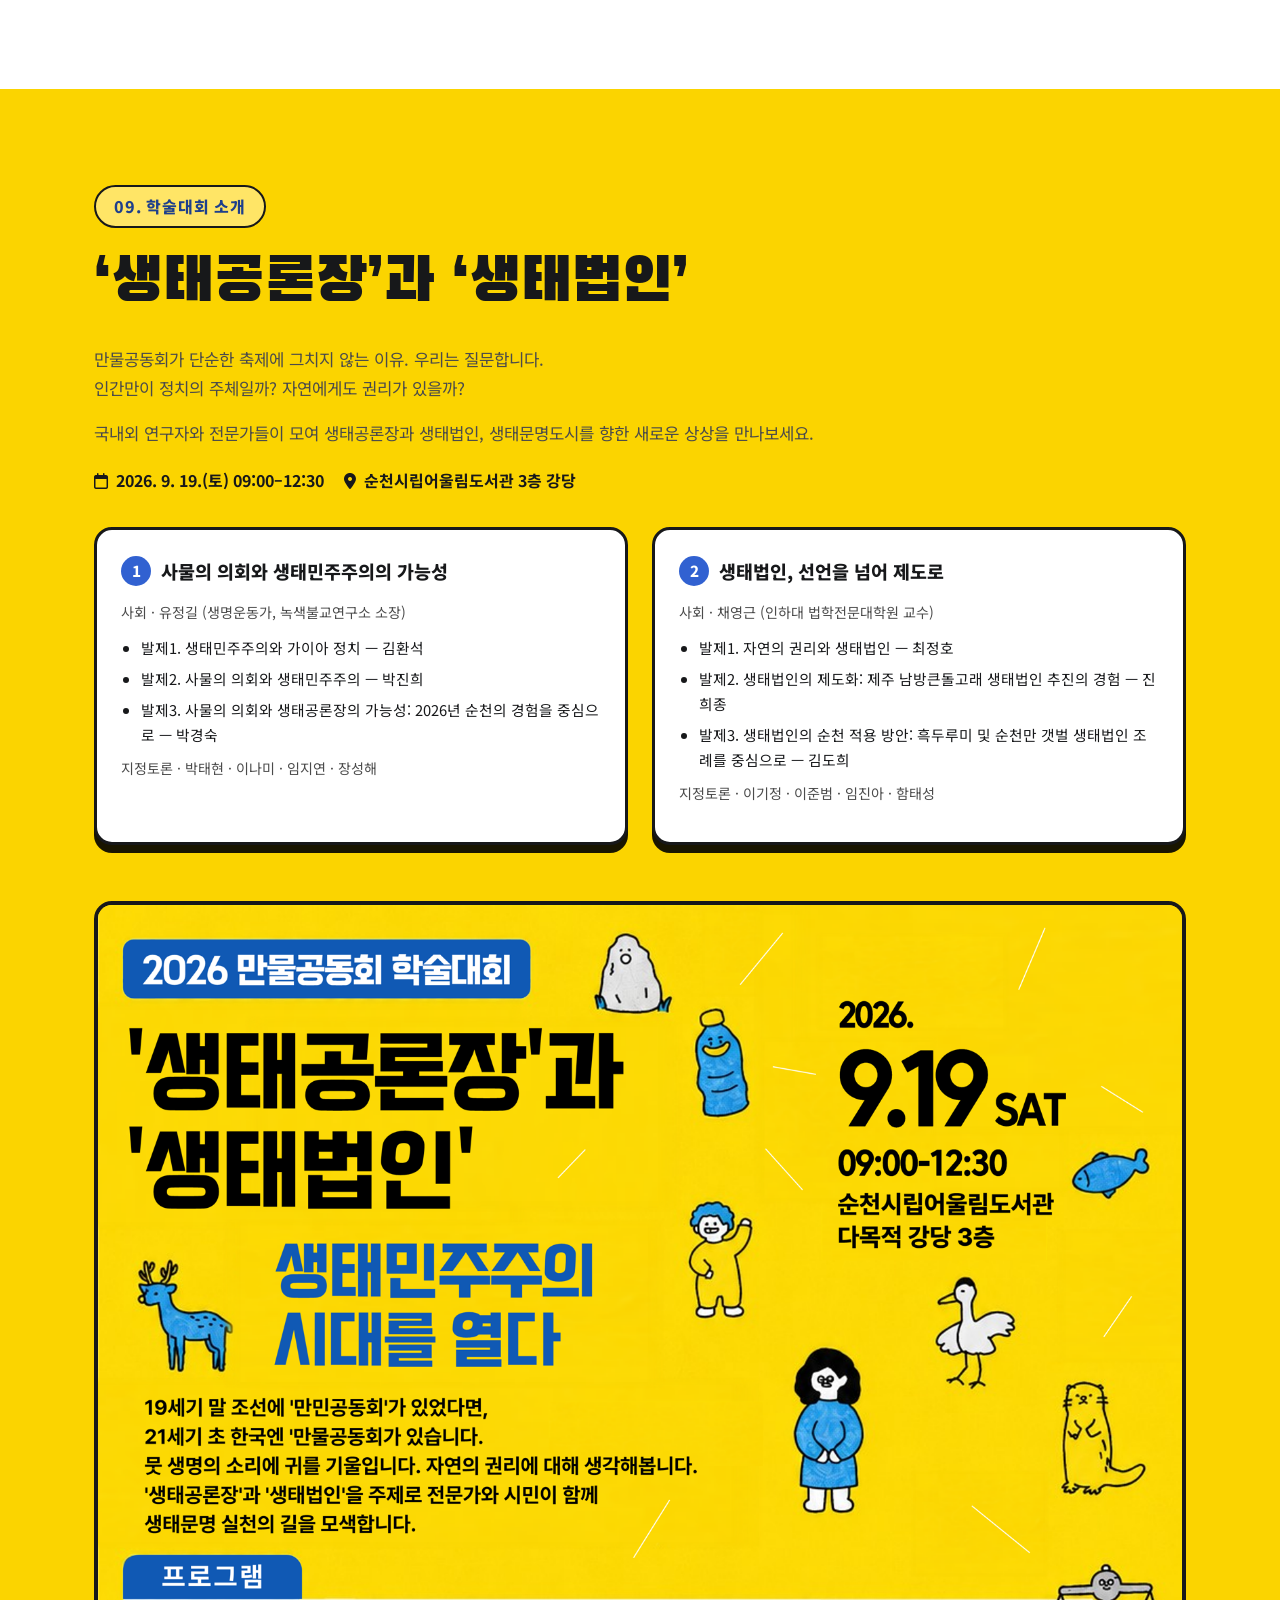
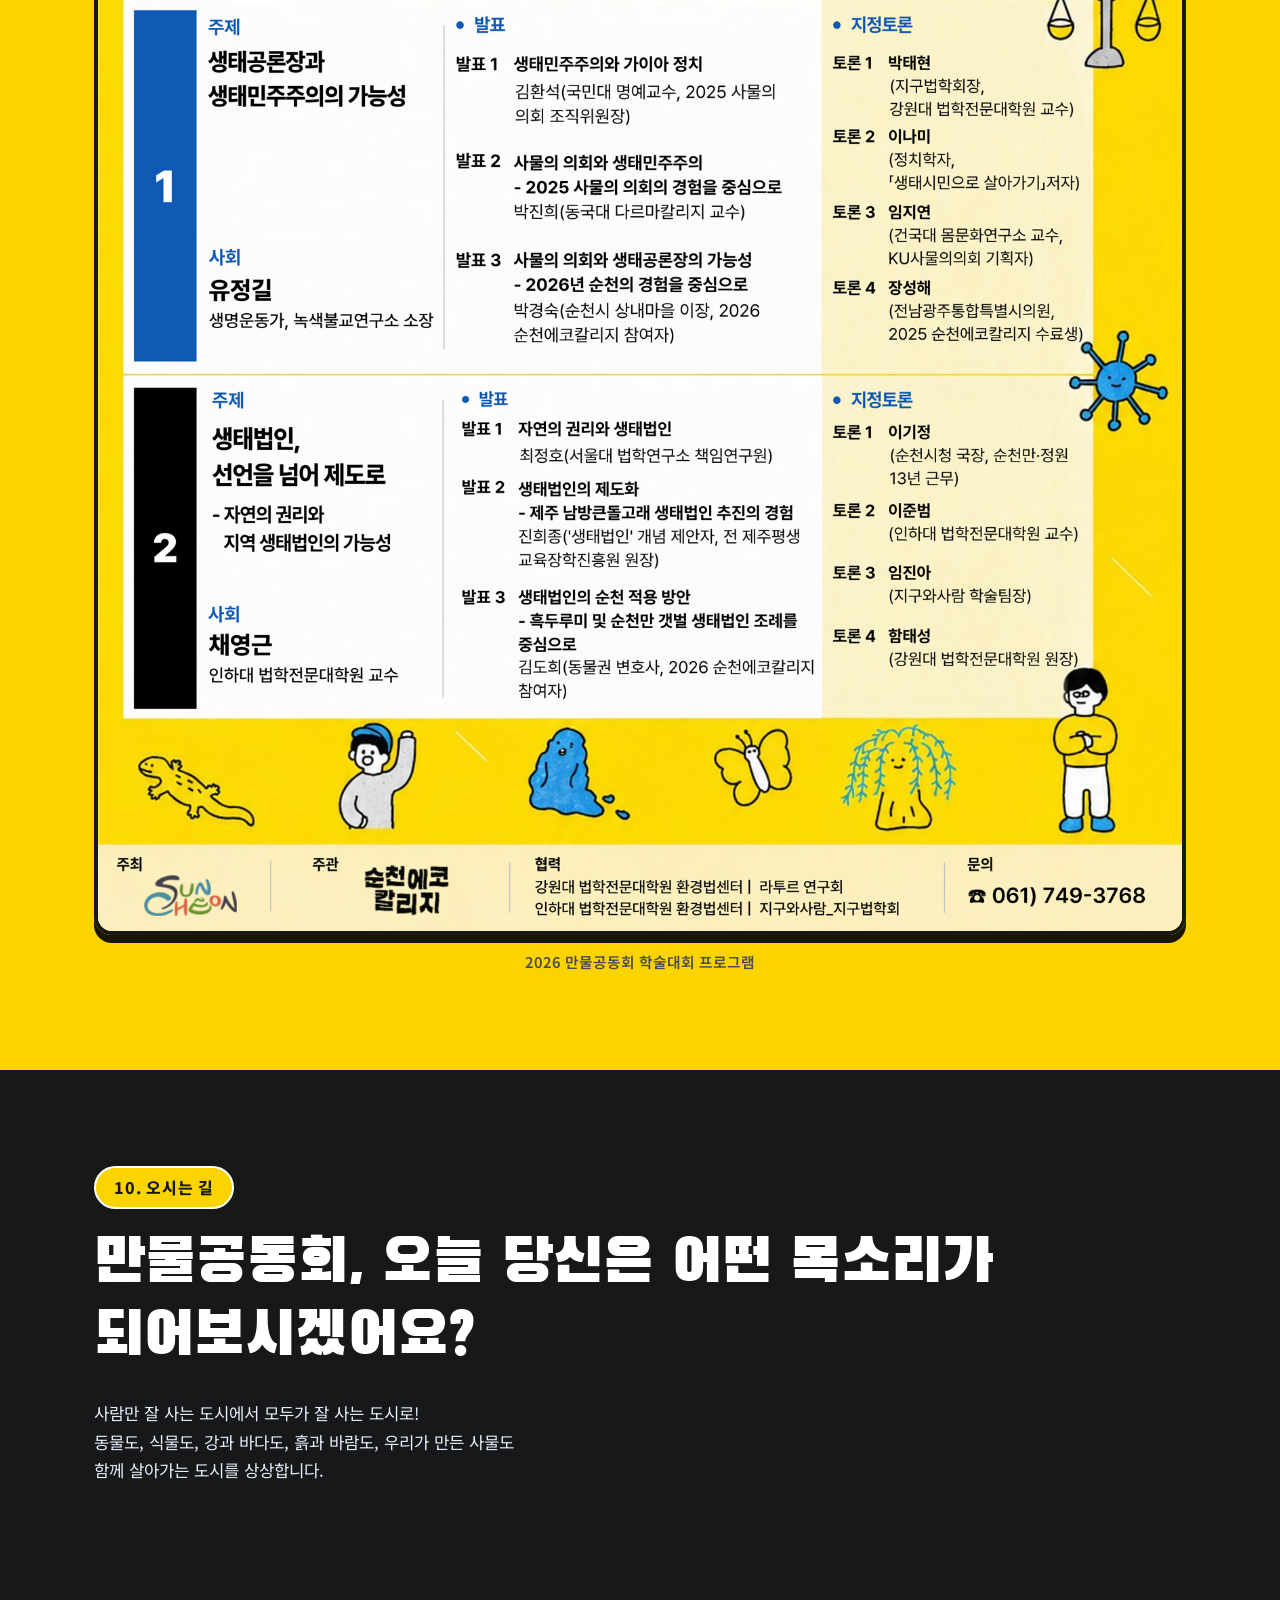
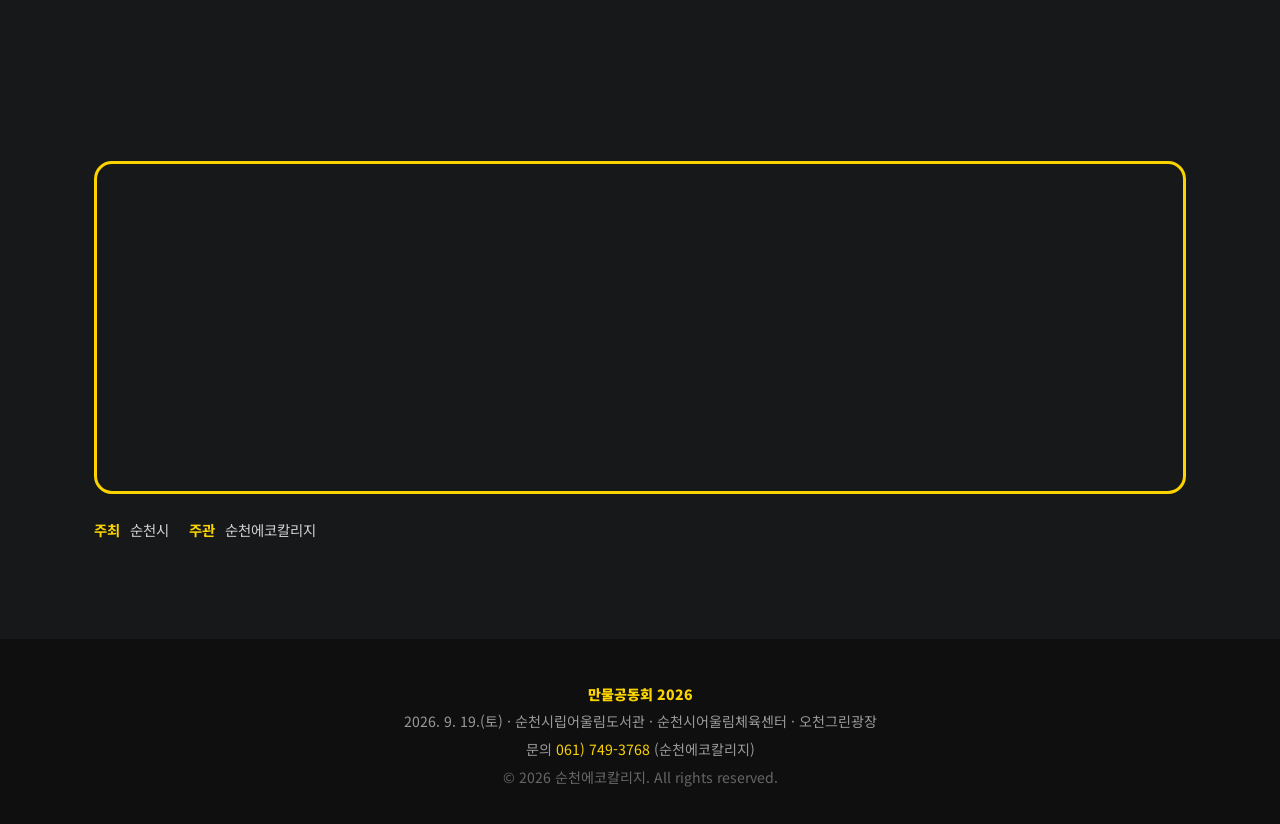
==== commit 2c481904: "Use coffee-ground activity as booth title" ====
--- a/index.html
+++ b/index.html
@@ -222,8 +222,8 @@
       </div>
       <div class="booth-card exp-card">
         <div class="booth-icon"><i class="fa-solid fa-mug-hot"></i></div>
-        <h4>애프터스쿨 지역아동센터</h4>
-        <p><strong>지구를 위로하는 커피박</strong><br>커피 찌꺼기를 활용해 다양한 친환경 업사이클링 제품을 만들어 보세요.</p>
+        <h4>지구를 위로하는 커피박</h4>
+        <p>커피 찌꺼기를 활용해 다양한 친환경 업사이클링 제품을 만들어 보세요.</p>
       </div>
     </div>
     <p class="flow-closing small">보고, 듣고, 만들고, 체험하면서 <strong>‘만물의 입장’</strong>에서 세상을 바라보는 시간</p>
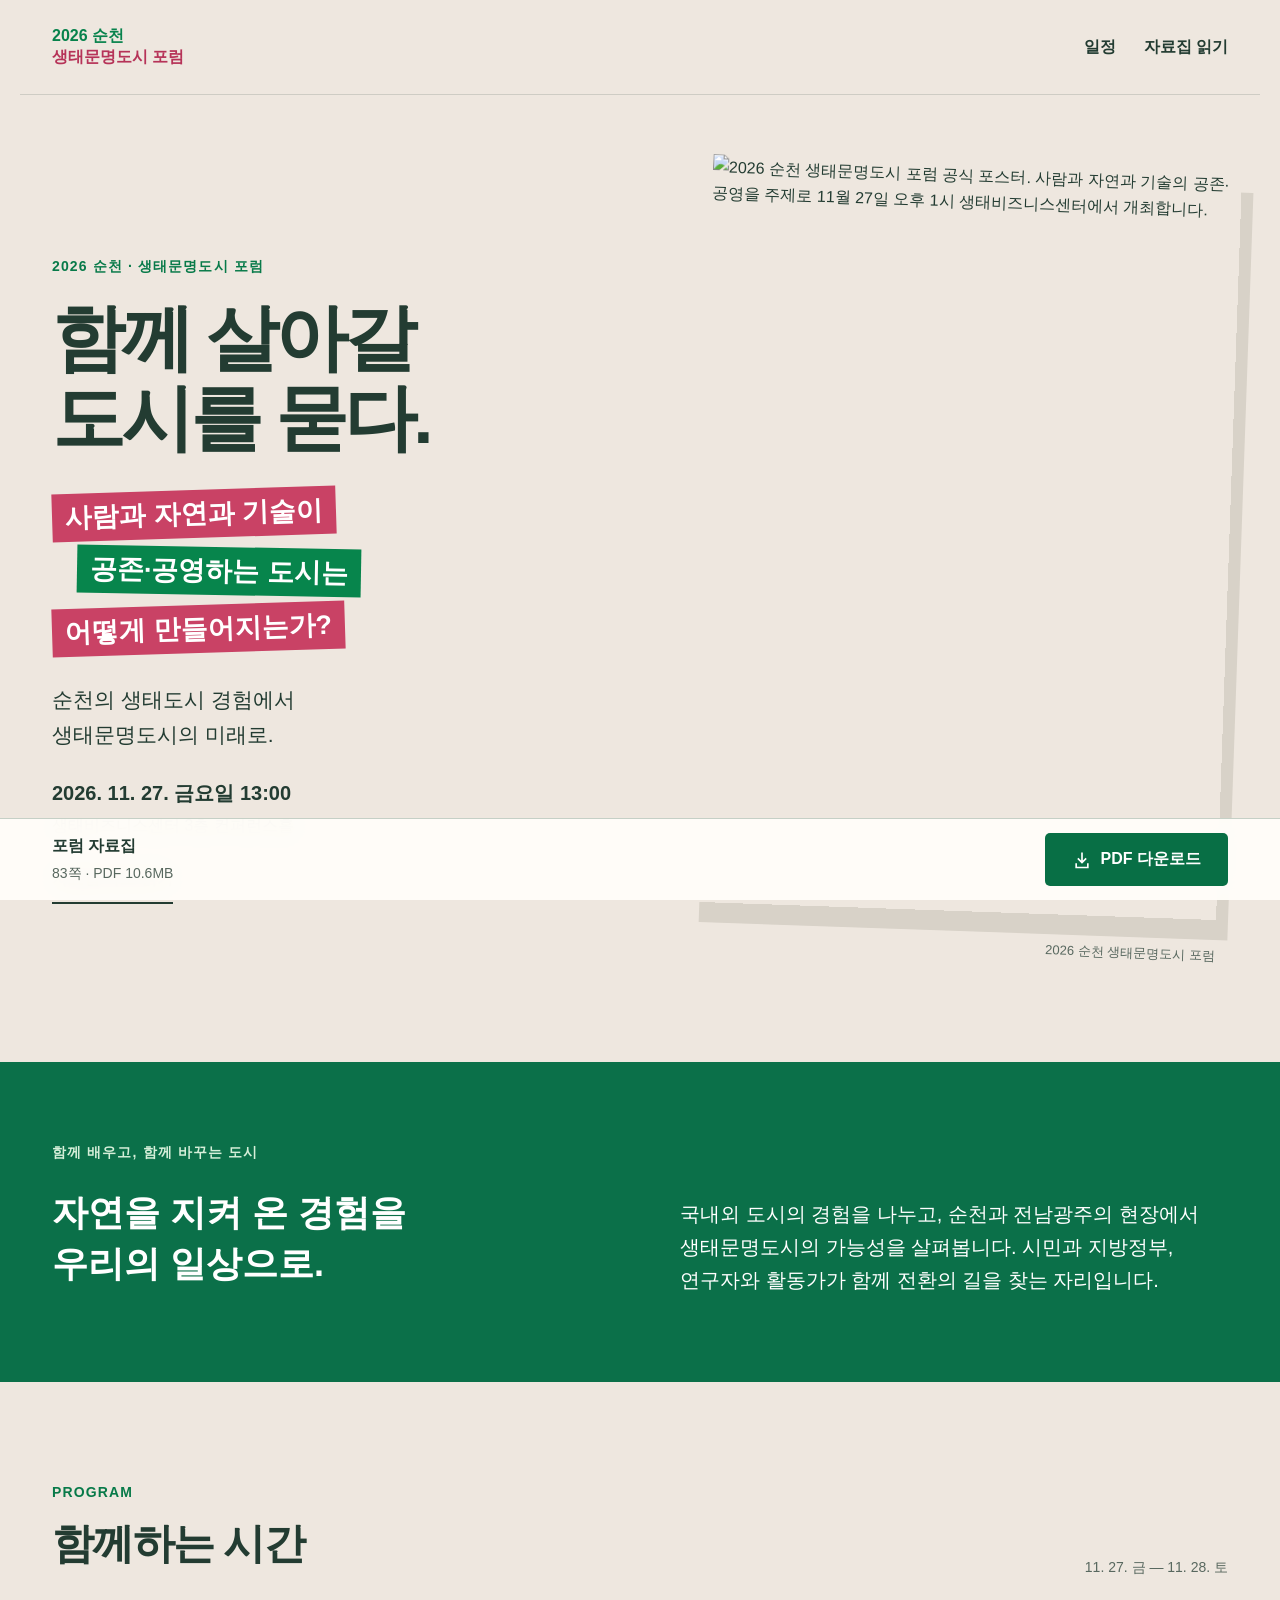
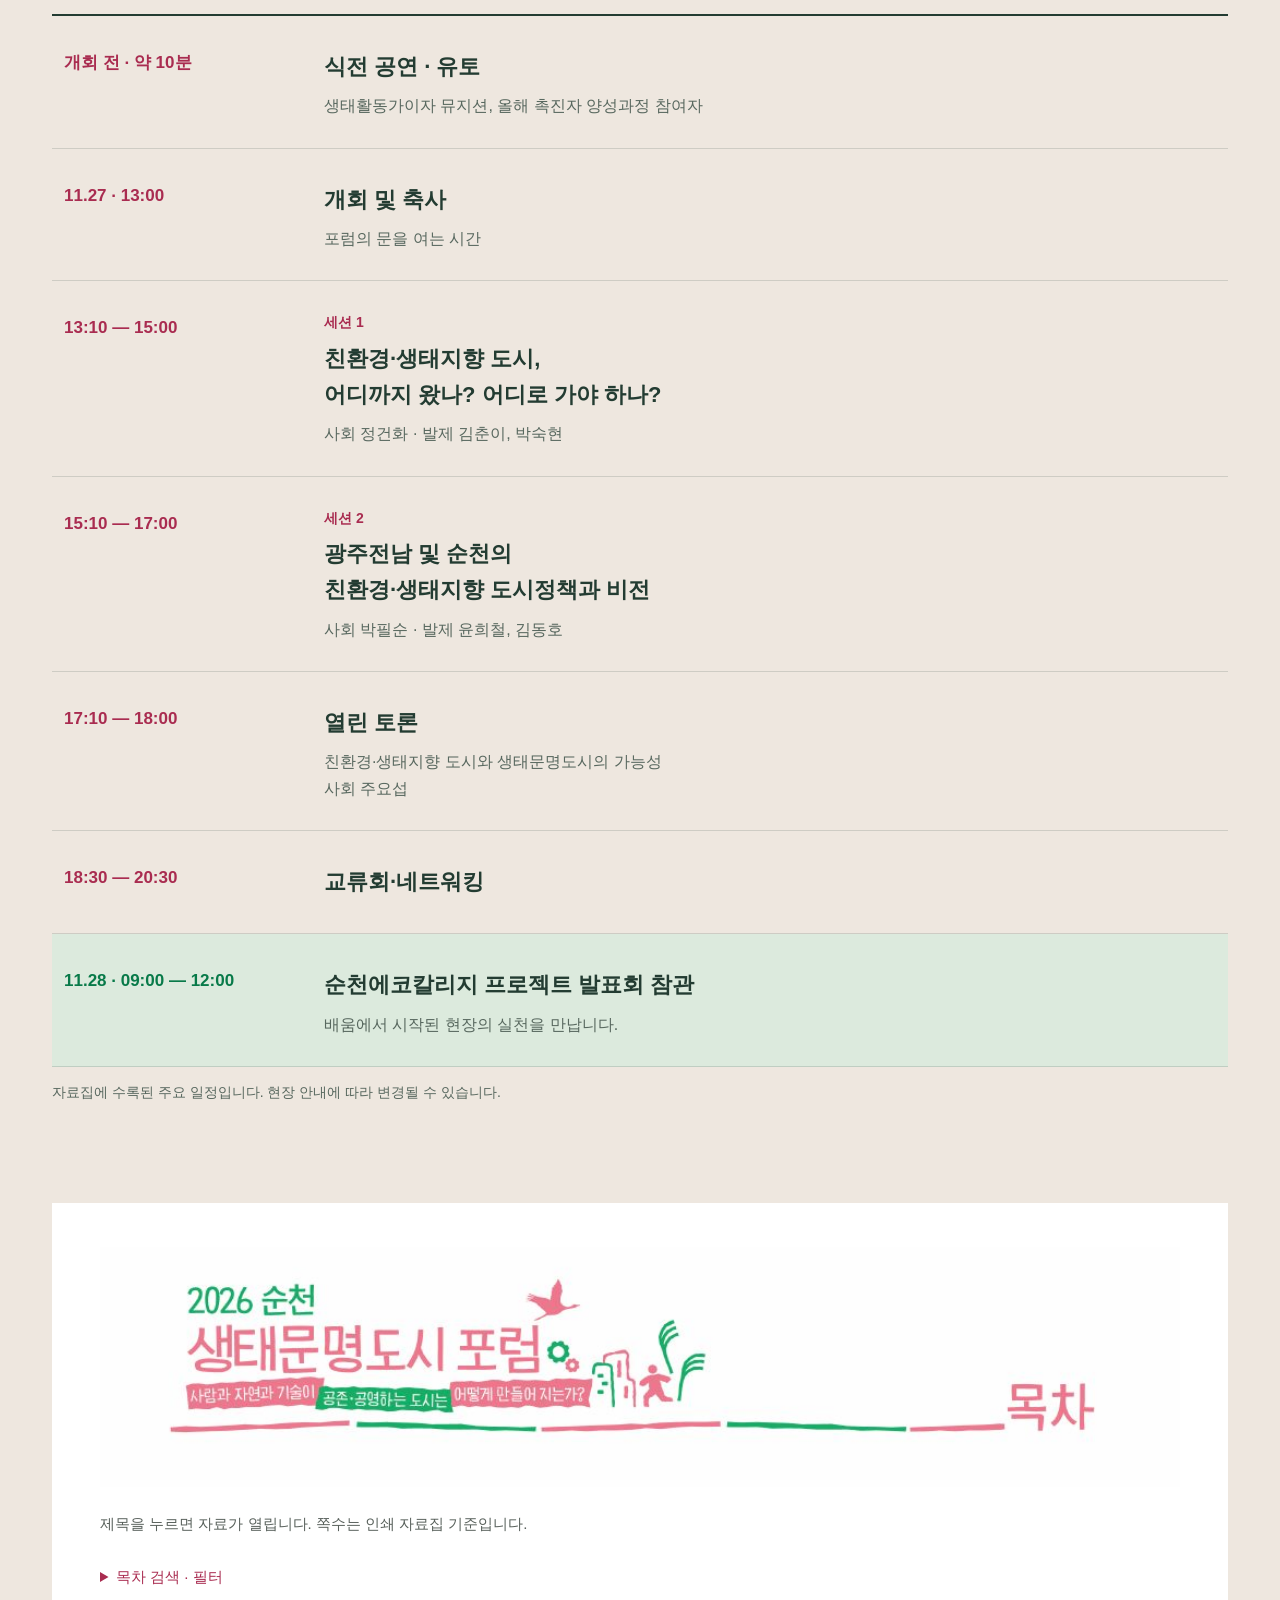
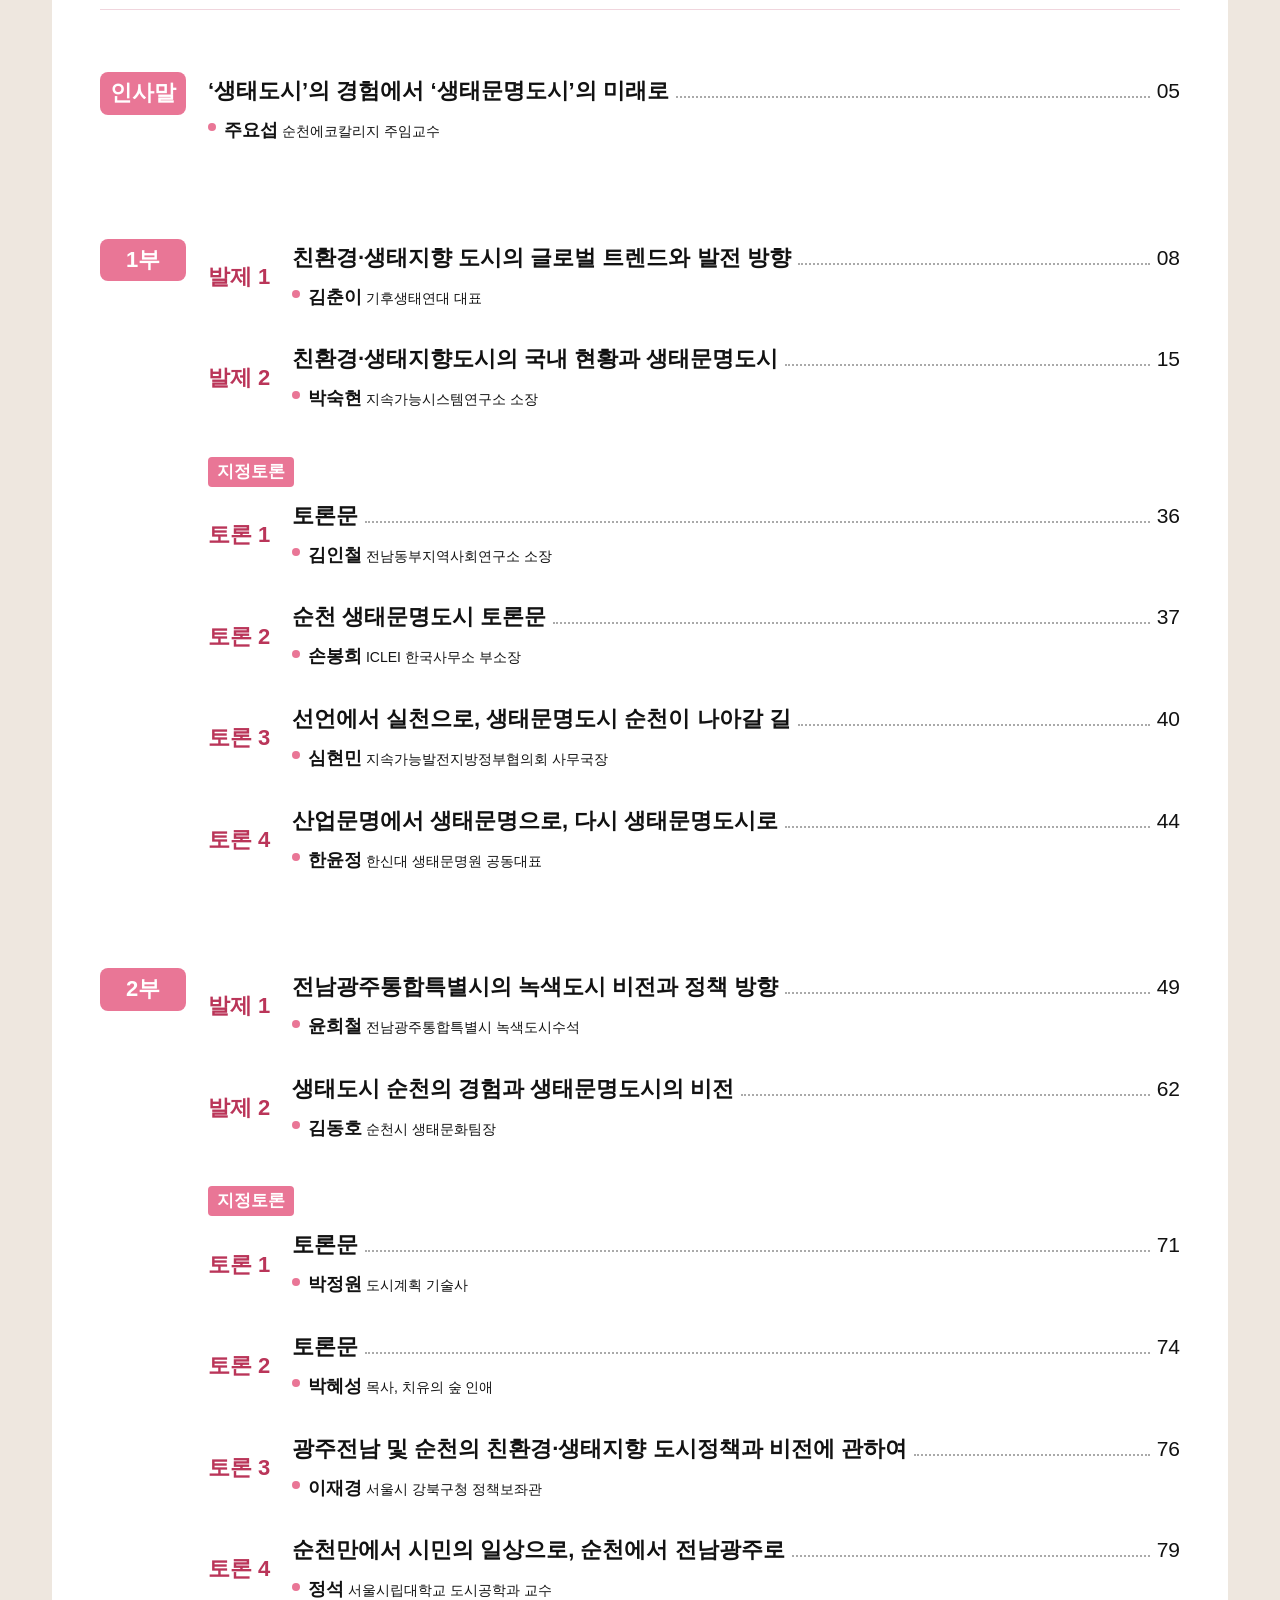
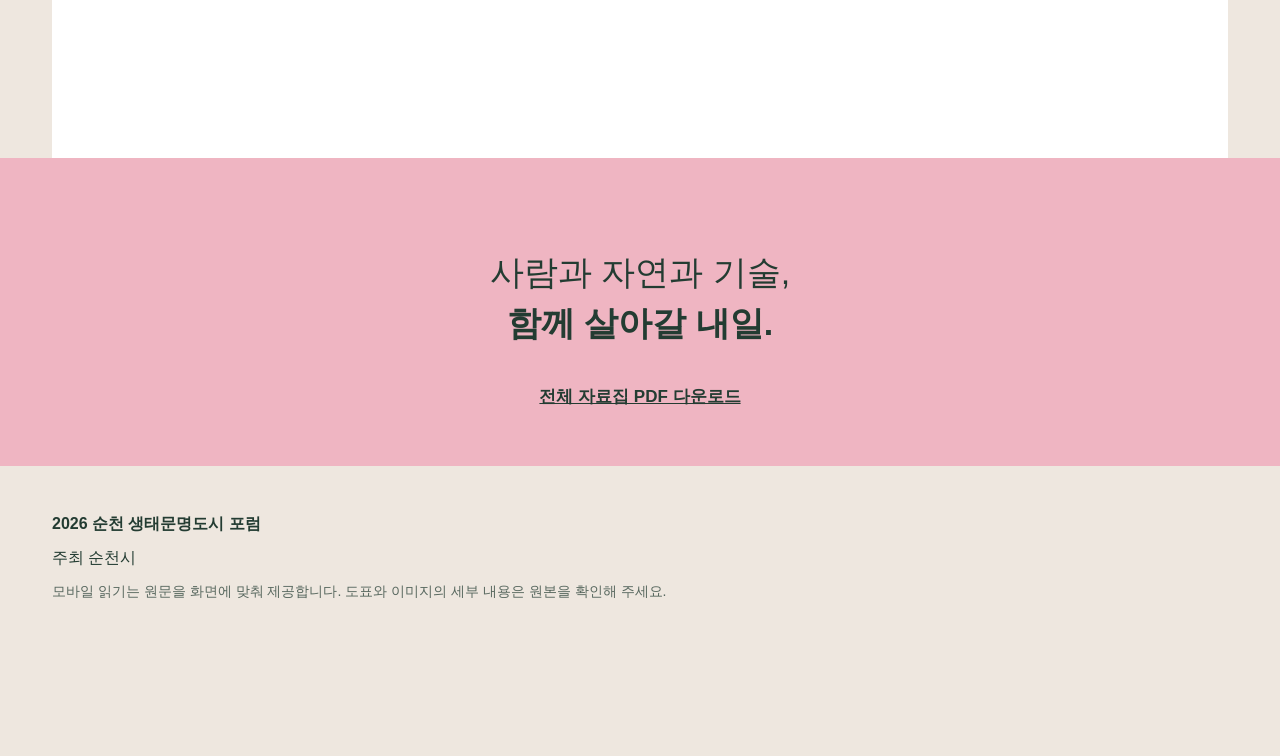
==== commit 576ac4c5: "Add files via upload" ====
--- a/index.html
+++ b/index.html
@@ -1,497 +1,29 @@
-<!DOCTYPE html>
-<html lang="ko">
-<head>
-<meta charset="UTF-8">
-<meta name="viewport" content="width=device-width, initial-scale=1.0">
-<title>만물공동회 2026 | 만물이 잘 사는 순천을 어떻게 만들까?</title>
-<meta name="description" content="2026 만물공동회 - 사람과 동물, 식물, 자연, 사물이 함께 만드는 순천의 새로운 내일. 2026. 9. 19.(토) 순천시립어울림도서관 · 순천시어울림체육센터.">
-<link rel="preconnect" href="https://fonts.googleapis.com">
-<link rel="preconnect" href="https://fonts.gstatic.com" crossorigin>
-<link href="https://fonts.googleapis.com/css2?family=Black+Han+Sans&family=Jua&family=Noto+Sans+KR:wght@300;400;500;600;700;800;900&display=swap" rel="stylesheet">
-<link rel="stylesheet" href="https://cdn.jsdelivr.net/npm/@fortawesome/fontawesome-free@6.4.0/css/all.min.css">
-<link rel="stylesheet" href="css/style.css">
-</head>
-<body>
-
-<!-- ===================== HEADER / NAV ===================== -->
-<header id="site-header" class="site-header">
-  <div class="header-inner">
-    <a href="#hero" class="brand">
-      <span class="brand-mark">만물</span><span class="brand-mark2">공동회</span>
-    </a>
-    <nav class="main-nav" id="main-nav">
-      <a href="#overview">행사개요</a>
-      <a href="#flow">축제흐름</a>
-      <a href="#booths">참여부스</a>
-      <a href="#quest">만물퀘스트</a>
-      <a href="#assembly">본회의</a>
-      <a href="#schedule">일정표</a>
-      <a href="#conference">학술대회</a>
-      <a href="#info">오시는길</a>
-    </nav>
-    <button class="nav-toggle" id="nav-toggle" aria-label="메뉴 열기" aria-expanded="false">
-      <span></span><span></span><span></span>
-    </button>
-  </div>
-</header>
-
-<!-- ===================== HERO ===================== -->
-<section id="hero" class="hero">
-  <div class="hero-doodles" aria-hidden="true">
-    <span class="doodle d1"></span>
-    <span class="doodle d2"></span>
-    <span class="doodle d3"></span>
-    <span class="doodle d4 circle"></span>
-    <span class="doodle d5 circle"></span>
-  </div>
-  <div class="hero-inner">
-    <div class="hero-text">
-      <p class="hero-eyebrow">2026 순천 생태문명 시민축제</p>
-      <h1 class="hero-title">만물이 잘 사는<br>순천을 어떻게<br>만들까?</h1>
-      <p class="hero-sub">사람과 동물, 식물, 자연, 사물이 <br class="only-mobile">함께 만드는 순천의 새로운 내일</p>
-      <div class="hero-badges">
-        <span class="badge"><i class="fa-regular fa-calendar"></i> 2026. 9. 19.(토)</span>
-        <span class="badge"><i class="fa-solid fa-location-dot"></i> 순천시어울림체육센터 外</span>
-        <span class="badge"><i class="fa-regular fa-clock"></i> 09:00–17:00</span>
-      </div>
-      <div class="hero-cta">
-        <a href="#flow" class="btn btn-primary">축제 흐름 보기 <i class="fa-solid fa-arrow-down"></i></a>
-        <a href="#schedule" class="btn btn-outline">일정표 보기</a>
-      </div>
-    </div>
-    <div class="hero-visual">
-      <img src="images/poster-main-2026.jpg" alt="2026 만물공동회 포스터 - 학술대회 09:00–12:30, 본행사 12:00–17:00" loading="eager">
-    </div>
-  </div>
-  <a href="#overview" class="scroll-cue" aria-label="아래로 스크롤">
-    <span></span>
-  </a>
-</section>
-
-<!-- ===================== 1. 행사개요 ===================== -->
-<section id="overview" class="section section-white">
-  <div class="container">
-    <p class="section-tag">01. 행사개요</p>
-    <h2 class="section-title">만물공동회가 뭔가요?</h2>
-    <div class="overview-grid">
-      <div class="overview-copy">
-        <p class="lead">순천의 주인은 사람뿐일까요?</p>
-        <p>순천만 갯벌도, 흑두루미도, 짱뚱어도,<br>
-        그리고 아직 태어나지 않은 미래세대도<br>
-        순천에서 함께 살아가는 존재입니다.</p>
-        <p>그런데 우리는 도시의 중요한 결정을 내릴 때<br>
-        언제나 사람의 목소리만 듣고 있지는 않을까요?</p>
-        <p><strong>만물공동회는 조금 특별한 시민들의 모임입니다.</strong></p>
-        <p>오늘 하루, 당신은 사람이 아닌<br>
-        하나의 <strong>‘만물’</strong>이 되어봅니다.</p>
-        <p>그들의 입장에서 순천을 바라보고,<br>
-        그들의 목소리로 이야기하고,<br>
-        사람과 자연이 함께 잘 살 수 있는 방법을 찾아봅니다.</p>
-        <div class="quote-block">
-          <i class="fa-solid fa-quote-left"></i>
-          <p>사람이 아닌 존재에게도 자리가 있는 회의,<br>2026 만물공동회</p>
-        </div>
-        <p class="overview-invite">당신은 오늘, 누구의 목소리가 되어주시겠어요?</p>
-      </div>
-      <figure class="overview-visual">
-        <img src="images/manmul-assembly.png" alt="사람과 흑두루미, 짱뚱어, 수달, 나무, 물방울, 벌, 플라스틱병, 거북이, 지렁이가 함께 회의하는 만물공동회 일러스트" loading="lazy">
-      </figure>
-    </div>
-  </div>
-</section>
-
-<!-- ===================== 2. 축제 흐름도 ===================== -->
-<section id="flow" class="section section-yellow">
-  <div class="container">
-    <p class="section-tag">02. 축제 흐름도</p>
-    <h2 class="section-title">만물공동회에 함께 해주세요!</h2>
-    <figure class="flow-visual">
-      <img src="images/festival-flow.png" alt="비인간 선택, 비인간 꾸미기, 부스 체험 및 관람, 만물 퀘스트, 의견 제출, 본회의 토론, 퍼레이드, 제안문 전달로 이어지는 만물공동회 8단계 흐름도" loading="lazy">
-    </figure>
-    <p class="flow-closing">당신도 오늘, <strong>만물의 대변인</strong>이 됩니다.</p>
-  </div>
-</section>
-
-<!-- ===================== 3. 비인간 꾸미기 ===================== -->
-<section id="costume" class="section section-blue">
-  <div class="container costume-grid">
-    <div class="costume-copy">
-      <p class="section-tag section-tag-light">03. 비인간 꾸미기</p>
-      <h2 class="section-title section-title-light">비인간 꾸미기</h2>
-      <p class="costume-questions">
-        나무가 되어볼까요?<br>
-        짱뚱어가 되어볼까요?<br>
-        흑두루미가 되어볼까요?<br>
-        혹은 우리가 평소에 관심을 두지 않았던<br>
-        어떤 존재가 되어볼까요?
-      </p>
-      <p class="costume-desc">꾸미기 존에서 내가 선택한 ‘다른 존재’로 직접 꾸며보세요.<br>
-      자신이 무엇이 되느냐에 따라 세상을 보는 눈도 달라집니다.</p>
-      <div class="costume-tags">
-        <span>#나무</span><span>#짱뚱어</span><span>#흑두루미</span><span>#플라스틱</span><span>#미래세대</span><span>#순천만</span>
-      </div>
-    </div>
-    <figure class="costume-visual">
-      <img src="images/costume-workshop.png" alt="사람들이 짱뚱어, 흑두루미, 수달, 나무와 물방울을 화관과 나뭇잎, 리본으로 꾸며주는 비인간 꾸미기 일러스트" loading="lazy">
-    </figure>
-  </div>
-</section>
-
-<!-- ===================== 4. 참여 부스 소개 ===================== -->
-<section id="booths" class="section section-white">
-  <div class="container">
-    <p class="section-tag">04. 참여 부스 소개</p>
-    <h2 class="section-title">만물의 이야기를 만나는 곳</h2>
-    <p class="section-desc">축제 곳곳의 참여 부스에서 우리가 함께 살아가는 다양한 만물의 이야기를 만나보세요.</p>
-
-    <h3 class="sub-heading"><i class="fa-solid fa-comments"></i> 만물의 이야기 듣기</h3>
-    <div class="booth-grid">
-      <div class="booth-card">
-        <div class="booth-icon"><i class="fa-solid fa-paw"></i></div>
-        <h4>생명다양성재단</h4>
-        <p>한국의 야생동식물의 처지에 대해 들어보세요!</p>
-      </div>
-      <div class="booth-card">
-        <div class="booth-icon"><i class="fa-solid fa-life-ring"></i></div>
-        <h4>해양환경인명구조단 여수구조대</h4>
-        <p>바다는 온갖 쓰레기로 몸살을 앓고 있어요!</p>
-      </div>
-      <div class="booth-card">
-        <div class="booth-icon"><i class="fa-solid fa-recycle"></i></div>
-        <h4>테라사이클</h4>
-        <p>물건은 다시 쓰라고 있는 거예요!</p>
-      </div>
-      <div class="booth-card">
-        <div class="booth-icon"><i class="fa-solid fa-dove"></i></div>
-        <h4>제비여행</h4>
-        <p>탄소발자국 없는 여행을 다녀요!</p>
-      </div>
-      <div class="booth-card">
-        <div class="booth-icon"><i class="fa-solid fa-mug-hot"></i></div>
-        <h4>노플라스틱 카페</h4>
-        <p>플라스틱 없는 세상을 꿈꿔요!</p>
-      </div>
-      <div class="booth-card">
-        <div class="booth-icon"><i class="fa-solid fa-people-roof"></i></div>
-        <h4>전남동부지역사회연구소</h4>
-        <p>순천이 터전인 사람들의 이야기를 들어봐요!</p>
-      </div>
-      <div class="booth-card">
-        <div class="booth-icon"><i class="fa-solid fa-hard-hat"></i></div>
-        <h4>전남노동권익센터</h4>
-        <p>청소년, 청년들의 노동에 대해 알고 있나요?</p>
-      </div>
-      <div class="booth-card">
-        <div class="booth-icon"><i class="fa-solid fa-tree-city"></i></div>
-        <h4>나무의 의회</h4>
-        <p>도시에 사는 나무들끼리 하는 회의, 알고 있나요?</p>
-      </div>
-      <div class="booth-card">
-        <div class="booth-icon"><i class="fa-solid fa-seedling"></i></div>
-        <h4>순천토종씨앗도서관</h4>
-        <p>순천의 토종씨앗을 널리 알리고 있어요!</p>
-      </div>
-    </div>
-
-    <h3 class="sub-heading"><i class="fa-solid fa-hand-sparkles"></i> 만물 체험</h3>
-    <div class="booth-grid booth-grid-experience">
-      <div class="booth-card exp-card">
-        <div class="booth-icon"><i class="fa-solid fa-bag-shopping"></i></div>
-        <h4>잠든 사물 깨우기</h4>
-        <p>안 쓰는 손수건을 손바느질하여 다용도 주머니로 다시 깨웁니다.</p>
-      </div>
-      <div class="booth-card exp-card">
-        <div class="booth-icon"><i class="fa-solid fa-leaf"></i></div>
-        <h4>생태농업 알아보기</h4>
-        <p>모두 함께 잘 사는 농업은 어떻게 하는 걸까요? 직접 배우고 심어봅니다. 다육식물과 수경식물을 심어보세요.</p>
-      </div>
-      <div class="booth-card exp-card">
-        <div class="booth-icon"><i class="fa-solid fa-flag"></i></div>
-        <h4>피켓 만들기</h4>
-        <p>만물의 목소리를 피켓에 담아보세요.</p>
-      </div>
-      <div class="booth-card exp-card">
-        <div class="booth-icon"><i class="fa-solid fa-pen-nib"></i></div>
-        <h4>비인간 캐리커처</h4>
-        <p>다양한 비인간의 모습을 캐리커처로 그려줍니다.</p>
-      </div>
-      <div class="booth-card exp-card">
-        <div class="booth-icon"><i class="fa-solid fa-camera-retro"></i></div>
-        <h4>포토부스</h4>
-        <p>다른 존재로 꾸며진 자신의 모습을 멋진 추억으로 남겨드립니다.<br><strong>베스트 포토제닉 상을 드려요!!</strong></p>
-      </div>
-      <div class="booth-card exp-card">
-        <div class="booth-icon"><i class="fa-solid fa-mug-hot"></i></div>
-        <h4>지구를 위로하는 커피박</h4>
-        <p>커피 찌꺼기를 활용해 다양한 친환경 업사이클링 제품을 만들어 보세요.</p>
-      </div>
-    </div>
-    <p class="flow-closing small">보고, 듣고, 만들고, 체험하면서 <strong>‘만물의 입장’</strong>에서 세상을 바라보는 시간</p>
-
-  </div>
-</section>
-
-<!-- ===================== 5. 만물퀘스트 소개 ===================== -->
-<section id="quest" class="section section-yellow">
-  <div class="container quest-grid">
-    <div class="quest-copy">
-      <p class="section-tag">05. 만물퀘스트 소개</p>
-      <h2 class="section-title">만물퀘스트 : 만물의 이야기를 들어주세요.</h2>
-      <p>축제장 곳곳에 만물들이 여러분을 기다리고 있습니다.</p>
-      <p>누군가는 여러분에게 도움을 요청할지도 모릅니다.</p>
-      <p class="quest-highlight">여러 만물의 소리를 많이 들을수록<br>만물이 전해주는 선물을 받을 수 있습니다.</p>
-    </div>
-    <figure class="quest-visual">
-      <img src="images/manmul-quest.png" alt="짱뚱어, 흑두루미, 수달, 나무, 플라스틱병, 벌, 거북이와 물방울의 이야기를 들으며 만물퀘스트를 수행하는 참가자 일러스트" loading="lazy">
-    </figure>
-  </div>
-</section>
-
-<!-- ===================== 6. 본회의 소개 ===================== -->
-<section id="assembly" class="section section-black">
-  <div class="container">
-    <p class="section-tag section-tag-light">06. 본회의 소개</p>
-    <h2 class="section-title section-title-light">드디어, 만물공동회 본회의!</h2>
-    <p class="assembly-question">“만물이 잘 사는 순천을 어떻게 만들까?”</p>
-    <p class="assembly-desc">축제에서 만난 만물들의 이야기가 한자리에 모입니다.</p>
-    <figure class="assembly-visual">
-      <img src="images/assembly-session.png" alt="사람과 동물, 식물, 자연, 사물이 둥글게 모여 의견을 나누는 만물공동회 본회의 일러스트" loading="lazy">
-    </figure>
-    <p class="assembly-note">정답을 정해놓고 이야기하지 않습니다.<br>사람의 목소리뿐 아니라 만물의 목소리까지 함께 들어봅니다.</p>
-    <p class="assembly-final">시민 모두가 오늘의 <strong>‘만물 대변인’</strong>입니다.</p>
-  </div>
-</section>
-
-<!-- ===================== 7. 퍼레이드 소개 ===================== -->
-<section id="parade" class="section section-blue">
-  <div class="container">
-    <p class="section-tag section-tag-light">07. 퍼레이드 소개</p>
-    <h2 class="section-title section-title-light">만물의 목소리를 전합니다, 만물 퍼레이드!</h2>
-    <p class="parade-desc">본회의에서 모인 만물들의 목소리와 우리의 약속을 들고 함께 거리로 나갑니다.<br>
-    내가 대변한 만물과 함께 도시를 걸으며 외쳐봅니다.</p>
-    <p class="parade-chant">“사람만 잘 사는 도시가 아니라<br>만물이 잘 사는 도시를 만들자!”</p>
-    <figure class="parade-visual">
-      <img src="images/parade-delivery.png" alt="사람과 동물, 식물, 자연, 사물이 만물공동회 깃발을 들고 행진해 순천시장에게 의견을 전달하는 퍼레이드 일러스트" loading="lazy">
-    </figure>
-    <p class="parade-final">우리의 이야기를 도시에 전달하는 시간입니다.</p>
-    <div class="parade-place"><i class="fa-solid fa-location-dot"></i> 오천그린광장 · 17:00</div>
-  </div>
-</section>
-
-<!-- ===================== 8. 일정표 ===================== -->
-<section id="schedule" class="section section-white">
-  <div class="container">
-    <p class="section-tag">08. 일정표</p>
-    <h2 class="section-title">만물공동회 축제 일정표</h2>
-    <!-- 데스크톱/태블릿: 테이블 -->
-    <div class="table-wrap">
-      <table class="schedule-table">
-        <thead>
-          <tr><th>시간</th><th>구분</th><th colspan="2">프로그램</th><th>장소</th></tr>
-        </thead>
-        <tbody>
-          <tr>
-            <td>09:00</td>
-            <td rowspan="2" class="cat cat-academy">학술대회</td>
-            <td colspan="2">세션 1) 한국형 ‘만물공동회’는 가능한가</td>
-            <td rowspan="2">순천시립어울림도서관<br>3층 강당</td>
-          </tr>
-          <tr>
-            <td>10:50</td>
-            <td colspan="2">세션 2) 생태법인, 순천에서 가능한가</td>
-          </tr>
-          <tr>
-            <td>12:00</td>
-            <td rowspan="5" class="cat cat-festival">축제</td>
-            <td rowspan="5" class="ongoing-program">
-              <div class="schedule-program-group">
-                <span class="schedule-label">상설 코너</span>
-                <strong>비인간 꾸미기 워크숍<br>전시/체험 부스</strong>
-                <span class="schedule-period">12:00–17:00 · 퍼레이드 전까지 상시 운영</span>
-              </div>
-              <div class="schedule-program-group">
-                <span class="schedule-label">특별 무대</span>
-                <div class="schedule-event-list">
-                  <span><b>12:30</b><span>음악공연</span></span>
-                  <span><b>13:00</b><span>미니토크 콘서트</span></span>
-                  <span><b>13:30</b><span>낭독극</span></span>
-                </div>
-              </div>
-            </td>
-            <td rowspan="3" class="parallel-program">만물공동회<br>의제 부스</td>
-            <td rowspan="5">순천시어울림체육센터</td>
-          </tr>
-          <tr>
-            <td>13:00</td>
-          </tr>
-          <tr>
-            <td>14:00</td>
-          </tr>
-          <tr>
-            <td>15:00</td>
-            <td rowspan="2" class="parallel-program"><strong>만물공동회<br>본회의</strong></td>
-          </tr>
-          <tr>
-            <td>16:00</td>
-          </tr>
-          <tr>
-            <td>17:00</td>
-            <td class="cat cat-parade">퍼레이드</td>
-            <td colspan="2">퍼레이드 및 제안서 전달</td>
-            <td>오천그린광장</td>
-          </tr>
-        </tbody>
-      </table>
-    </div>
-
-    <!-- 모바일 전용: 카드형 일정 -->
-    <div class="schedule-cards" aria-hidden="false">
-      <div class="sc-card">
-        <div class="sc-head"><span class="sc-cat cat-academy">학술대회</span><span class="sc-time">09:00</span></div>
-        <p class="sc-prog">세션 1) 한국형 ‘만물공동회’는 가능한가</p>
-        <p class="sc-place"><i class="fa-solid fa-location-dot"></i> 순천시립어울림도서관 3층 강당</p>
-      </div>
-      <div class="sc-card">
-        <div class="sc-head"><span class="sc-cat cat-academy">학술대회</span><span class="sc-time">10:50</span></div>
-        <p class="sc-prog">세션 2) 생태법인, 순천에서 가능한가</p>
-        <p class="sc-place"><i class="fa-solid fa-location-dot"></i> 순천시립어울림도서관 3층 강당</p>
-      </div>
-      <div class="sc-card">
-        <div class="sc-head"><span class="sc-cat cat-festival">축제 · 상설 코너</span><span class="sc-time">12:00–17:00</span></div>
-        <p class="sc-prog">&lt;상설 코너&gt; 비인간 꾸미기 워크숍, 전시/체험 부스<br><strong>퍼레이드 전까지 상시 운영</strong></p>
-        <p class="sc-place"><i class="fa-solid fa-location-dot"></i> 순천시어울림체육센터</p>
-      </div>
-      <div class="sc-card">
-        <div class="sc-head"><span class="sc-cat cat-festival">축제</span><span class="sc-time">12:00–15:00</span></div>
-        <p class="sc-prog">만물공동회 의제 부스</p>
-        <p class="sc-place"><i class="fa-solid fa-location-dot"></i> 순천시어울림체육센터</p>
-      </div>
-      <div class="sc-card">
-        <div class="sc-head"><span class="sc-cat cat-festival">축제 · 특별 무대</span><span class="sc-time">12:30–13:30</span></div>
-        <div class="sc-prog schedule-event-list">
-          <span><b>12:30</b><span>음악공연</span></span>
-          <span><b>13:00</b><span>미니토크 콘서트</span></span>
-          <span><b>13:30</b><span>낭독극</span></span>
-        </div>
-        <p class="sc-place"><i class="fa-solid fa-location-dot"></i> 순천시어울림체육센터</p>
-      </div>
-      <div class="sc-card">
-        <div class="sc-head"><span class="sc-cat cat-festival">축제</span><span class="sc-time">15:00–17:00</span></div>
-        <p class="sc-prog"><strong>만물공동회 본회의</strong></p>
-        <p class="sc-place"><i class="fa-solid fa-location-dot"></i> 순천시어울림체육센터</p>
-      </div>
-      <div class="sc-card">
-        <div class="sc-head"><span class="sc-cat cat-parade">퍼레이드</span><span class="sc-time">17:00</span></div>
-        <p class="sc-prog">퍼레이드 및 제안서 전달</p>
-        <p class="sc-place"><i class="fa-solid fa-location-dot"></i> 오천그린광장</p>
-      </div>
-    </div>
-  </div>
-</section>
-
-<!-- ===================== 9. 학술대회 소개 ===================== -->
-<section id="conference" class="section section-yellow">
-  <div class="container">
-    <p class="section-tag">09. 학술대회 소개</p>
-    <h2 class="section-title">‘생태공론장’과 ‘생태법인’</h2>
-    <p class="section-desc">만물공동회가 단순한 축제에 그치지 않는 이유. 우리는 질문합니다.<br>
-    인간만이 정치의 주체일까? 자연에게도 권리가 있을까?</p>
-    <p class="section-desc">국내외 연구자와 전문가들이 모여 생태공론장과 생태법인, 생태문명도시를 향한 새로운 상상을 만나보세요.</p>
-
-    <div class="conf-info">
-      <span><i class="fa-regular fa-calendar"></i> 2026. 9. 19.(토) 09:00–12:30</span>
-      <span><i class="fa-solid fa-location-dot"></i> 순천시립어울림도서관 3층 강당</span>
-    </div>
-
-    <div class="conf-sessions">
-      <div class="conf-session">
-        <h3><span class="conf-num">1</span> 사물의 의회와 생태민주주의의 가능성</h3>
-        <p class="conf-role">사회 · 유정길 (생명운동가, 녹색불교연구소 소장)</p>
-        <ul>
-          <li>발제1. 생태민주주의와 가이아 정치 — 김환석</li>
-          <li>발제2. 사물의 의회와 생태민주주의 — 박진희</li>
-          <li>발제3. 사물의 의회와 생태공론장의 가능성: 2026년 순천의 경험을 중심으로 — 박경숙</li>
-        </ul>
-        <p class="conf-role">지정토론 · 박태현 · 이나미 · 임지연 · 장성해</p>
-      </div>
-      <div class="conf-session">
-        <h3><span class="conf-num">2</span> 생태법인, 선언을 넘어 제도로</h3>
-        <p class="conf-role">사회 · 채영근 (인하대 법학전문대학원 교수)</p>
-        <ul>
-          <li>발제1. 자연의 권리와 생태법인 — 최정호</li>
-          <li>발제2. 생태법인의 제도화: 제주 남방큰돌고래 생태법인 추진의 경험 — 진희종</li>
-          <li>발제3. 생태법인의 순천 적용 방안: 흑두루미 및 순천만 갯벌 생태법인 조례를 중심으로 — 김도희</li>
-        </ul>
-        <p class="conf-role">지정토론 · 이기정 · 이준범 · 임진아 · 함태성</p>
-      </div>
-    </div>
-
-    <figure class="infographic">
-      <img src="images/conference-poster-2026.png" alt="2026 만물공동회 학술대회 생태공론장과 생태법인 프로그램 안내 포스터" loading="lazy">
-      <figcaption>2026 만물공동회 학술대회 프로그램</figcaption>
-    </figure>
-  </div>
-</section>
-
-<!-- ===================== 10. 오시는 길 + 요약 ===================== -->
-<section id="info" class="section section-black">
-  <div class="container">
-    <p class="section-tag section-tag-light">10. 오시는 길</p>
-    <h2 class="section-title section-title-light">만물공동회, 오늘 당신은 어떤 목소리가 되어보시겠어요?</h2>
-    <p class="teaser">
-      사람만 잘 사는 도시에서 모두가 잘 사는 도시로!<br>
-      동물도, 식물도, 강과 바다도, 흙과 바람도, 우리가 만든 사물도<br>
-      함께 살아가는 도시를 상상합니다.
-    </p>
-
-    <div class="info-grid">
-      <div class="info-card">
-        <i class="fa-regular fa-calendar-check"></i>
-        <h4>일시</h4>
-        <p>2026. 9. 19.(토)<br>09:00–12:30 학술대회<br>12:00–17:00 축제</p>
-      </div>
-      <div class="info-card">
-        <i class="fa-solid fa-location-dot"></i>
-        <h4>장소</h4>
-        <p>순천시립어울림도서관 3층 강당<br>순천시어울림체육센터<br>오천그린광장(퍼레이드)</p>
-      </div>
-      <div class="info-card">
-        <i class="fa-solid fa-users"></i>
-        <h4>참가대상</h4>
-        <p>누구나 참여할 수 있습니다.<br>사전 신청 없이 자유롭게 즐겨주세요.</p>
-      </div>
-      <div class="info-card">
-        <i class="fa-solid fa-phone"></i>
-        <h4>문의</h4>
-        <p><a href="tel:0617493768">061) 749-3768</a><br>순천에코칼리지</p>
-      </div>
-    </div>
-
-    <div class="map-wrap">
-      <iframe
-        title="순천시어울림체육센터 지도"
-        src="https://www.google.com/maps?q=%EC%88%9C%EC%B2%9C%EC%8B%9C%EC%96%B4%EC%9A%B8%EB%A6%BC%EC%B2%B4%EC%9C%A1%EC%BC%84%ED%84%B0&output=embed"
-        width="100%" height="320" style="border:0;" loading="lazy" referrerpolicy="no-referrer-when-downgrade">
-      </iframe>
-    </div>
-
-    <div class="host-info">
-      <div><span>주최</span> 순천시</div>
-      <div><span>주관</span> 순천에코칼리지</div>
-    </div>
-  </div>
-</section>
-
-<footer class="site-footer">
-  <div class="container footer-inner">
-    <p class="footer-brand">만물공동회 2026</p>
-    <p>2026. 9. 19.(토) · 순천시립어울림도서관 · 순천시어울림체육센터 · 오천그린광장</p>
-    <p>문의 <a href="tel:0617493768">061) 749-3768</a> (순천에코칼리지)</p>
-    <p class="footer-copy">© 2026 순천에코칼리지. All rights reserved.</p>
-  </div>
-  <button id="to-top" class="to-top" aria-label="맨 위로 이동"><i class="fa-solid fa-arrow-up"></i></button>
-</footer>
-
-<script src="js/main.js"></script>
-</body>
-</html>
+<!doctype html><html lang="ko"><head><meta charset="utf-8"><meta name="viewport" content="width=device-width,initial-scale=1"><meta name="theme-color" content="#eee7df"><meta name="description" content="사람과 자연과 기술이 공존·공영하는 도시를 함께 묻습니다. 2026 순천 생태문명도시 포럼 모바일 자료집."><title>2026 순천 생태문명도시 포럼 · 자료집</title><script>
+(function () {
+  if (location.protocol !== 'http:' && location.protocol !== 'https:') return;
+  var folder = new URL(location.href);
+  if (!folder.pathname.endsWith('/') && !/\/[^/]+\.[^/]+$/.test(folder.pathname)) folder.pathname += '/';
+  folder.search = ''; folder.hash = '';
+  var base = document.createElement('base');
+  base.href = folder.href;
+  document.head.appendChild(base);
+})();
+</script>
+<link rel="stylesheet" href="style.css?v=toc-20261126"></head><body>
+<a class="skip" href="#library">자료집 바로 읽기</a>
+<header><a class="brand" href="#">2026 순천 <span>생태문명도시 포럼</span></a><nav aria-label="주요 메뉴"><a href="#schedule">일정</a><a href="#library">자료집 읽기</a></nav></header>
+<main><section class="hero"><div class="hero-copy"><p class="eyebrow">2026 순천 · 생태문명도시 포럼</p><h1>함께 살아갈<br>도시를 묻다.</h1><p class="ribbon pink">사람과 자연과 기술이</p><p class="ribbon green">공존·공영하는 도시는</p><p class="ribbon pink">어떻게 만들어지는가?</p><p class="intro">순천의 생태도시 경험에서<br>생태문명도시의 미래로.</p><p class="event-date">2026. 11. 27. 금요일 13:00</p><p>생태비즈니스센터 3층 컨퍼런스홀</p><a class="cta" href="#library">자료집 바로 읽기</a></div><figure class="poster"><img src="assets/page-01.jpg" alt="2026 순천 생태문명도시 포럼 공식 포스터. 사람과 자연과 기술의 공존·공영을 주제로 11월 27일 오후 1시 생태비즈니스센터에서 개최합니다." width="990" height="1400"><figcaption>2026 순천 생태문명도시 포럼</figcaption></figure></section>
+<section class="about"><p class="eyebrow">함께 배우고, 함께 바꾸는 도시</p><h2>자연을 지켜 온 경험을<br>우리의 일상으로.</h2><p>국내외 도시의 경험을 나누고, 순천과 전남광주의 현장에서 생태문명도시의 가능성을 살펴봅니다. 시민과 지방정부, 연구자와 활동가가 함께 전환의 길을 찾는 자리입니다.</p></section>
+<section id="schedule" class="section"><div class="section-head"><div><p class="eyebrow">PROGRAM</p><h2>함께하는 시간</h2></div><span>11. 27. 금 — 11. 28. 토</span></div><div class="schedule"><div class="event"><time>개회 전 · 약 10분</time><div><h3>식전 공연 · 유토</h3><p>생태활동가이자 뮤지션, 올해 촉진자 양성과정 참여자</p></div></div>
+<div class="event"><time>11.27 · 13:00</time><div><h3>개회 및 축사</h3><p>포럼의 문을 여는 시간</p></div></div>
+<div class="event"><time>13:10 — 15:00</time><div><span class="tag">세션 1</span><h3>친환경·생태지향 도시,<br>어디까지 왔나? 어디로 가야 하나?</h3><p>사회 정건화 · 발제 김춘이, 박숙현</p></div></div>
+<div class="event"><time>15:10 — 17:00</time><div><span class="tag">세션 2</span><h3>광주전남 및 순천의<br>친환경·생태지향 도시정책과 비전</h3><p>사회 박필순 · 발제 윤희철, 김동호</p></div></div>
+<div class="event"><time>17:10 — 18:00</time><div><h3>열린 토론</h3><p>친환경·생태지향 도시와 생태문명도시의 가능성<br>사회 주요섭</p></div></div>
+<div class="event"><time>18:30 — 20:30</time><div><h3>교류회·네트워킹</h3></div></div>
+<div class="event next"><time>11.28 · 09:00 — 12:00</time><div><h3>순천에코칼리지 프로젝트 발표회 참관</h3><p>배움에서 시작된 현장의 실천을 만납니다.</p></div></div></div><p class="small">자료집에 수록된 주요 일정입니다. 현장 안내에 따라 변경될 수 있습니다.</p></section>
+<section id="library" class="section library"><div class="toc-masthead"><img src="assets/page-04.jpg" alt="2026 순천 생태문명도시 포럼 — 목차" width="990" height="1400" loading="lazy"></div><h2 class="sr-only">자료집 목차</h2><p class="toc-help">제목을 누르면 자료가 열립니다. 쪽수는 인쇄 자료집 기준입니다.</p><details class="toc-search"><summary>목차 검색 · 필터</summary><label class="search-label" for="search">발표자 또는 제목 찾기</label><input id="search" type="search" placeholder="예: 순천, 김동호, 생태문명"><div class="filters" role="group" aria-label="자료 유형"><button class="active" data-filter="전체">전체</button><button data-filter="인사말">인사말</button><button data-filter="1부">1부</button><button data-filter="2부">2부</button></div></details><div id="articles"></div><p id="empty" hidden>검색 결과가 없습니다. 다른 이름이나 단어로 찾아보세요.</p></section>
+<section class="closing"><p>사람과 자연과 기술,<br><strong>함께 살아갈 내일.</strong></p><a href="assets/forum.pdf" download="2026_순천_생태문명도시포럼_자료집.pdf">전체 자료집 PDF 다운로드</a></section></main>
+<footer><b>2026 순천 생태문명도시 포럼</b><p>주최 순천시</p><p class="small">모바일 읽기는 원문을 화면에 맞춰 제공합니다. 도표와 이미지의 세부 내용은 원본을 확인해 주세요.</p></footer>
+<div class="download-bar"><div><b>포럼 자료집</b><span>83쪽 · PDF 10.6MB</span></div><a class="download" href="assets/forum.pdf" download="2026_순천_생태문명도시포럼_자료집.pdf"><svg width="20" height="20" viewBox="0 0 24 24" aria-hidden="true" fill="none" stroke="currentColor" stroke-width="2"><path d="M12 3v12m-5-5 5 5 5-5M5 16v5h14v-5"/></svg>PDF 다운로드</a></div>
+<dialog id="reader" aria-labelledby="reader-title"><div class="reader-top"><button id="close-reader" aria-label="자료집 닫기">닫기 ×</button><div class="font-tools"><button id="smaller" aria-label="글자 작게">가−</button><button id="larger" aria-label="글자 크게">가+</button></div></div><div class="reader-inner"><p id="reader-author" class="eyebrow"></p><h2 id="reader-title"></h2><p id="reader-info" class="small"></p><div class="view-tabs"><button id="text-mode" class="active">큰 글씨로 읽기</button><button id="image-mode">원본 페이지 보기</button></div><div id="reader-content"></div><button id="back-list">목록으로 돌아가기</button></div></dialog>
+<script src="data.js?v=toc-20261126"></script><script src="app.js?v=toc-20261126"></script></body></html>
--- a/style.css
+++ b/style.css
@@ -0,0 +1,52 @@
+:root{--paper:#eee7df;--pink:#ee7590;--green:#0caf65;--ink:#233c32;--muted:#58685f;--read-size:19px}*{box-sizing:border-box}html{scroll-behavior:smooth;scroll-padding-top:85px}body{margin:0;background:var(--paper);color:var(--ink);font-family:-apple-system,BlinkMacSystemFont,'Apple SD Gothic Neo','Noto Sans KR','Malgun Gothic',sans-serif;line-height:1.65;word-break:keep-all;overflow-wrap:anywhere}a{color:inherit}button,input{font:inherit}button,a{touch-action:manipulation}button{cursor:pointer}a:focus-visible,button:focus-visible,input:focus-visible{outline:3px solid #173d2e;outline-offset:4px}header{max-width:1240px;margin:auto;display:flex;justify-content:space-between;align-items:center;padding:26px 32px;border-bottom:1px solid #233c3228;gap:20px}.brand{text-decoration:none;font-weight:800;color:#07824c;line-height:1.3}.brand span{display:block;color:#b63358}nav{display:flex;gap:28px;font-size:16px}nav a{text-decoration:none;font-weight:650}.hero{max-width:1240px;margin:auto;padding:68px 32px 80px;display:grid;grid-template-columns:1.1fr 1fr;gap:65px;align-items:center}.eyebrow{font-size:14px;letter-spacing:.08em;color:#087a49;font-weight:750}.hero h1{font-size:clamp(48px,5.7vw,76px);line-height:1.1;letter-spacing:-.055em;margin:20px 0 32px}.ribbon{width:fit-content;color:white;font-size:clamp(20px,2.1vw,29px);font-weight:700;padding:2px 13px;margin:9px 0;transform:rotate(-1.8deg)}.pink{background:#c94265}.green{background:#07854c;transform:rotate(1deg);margin-left:25px}.intro{margin:30px 0 25px;font-size:21px}.event-date{font-weight:800;font-size:20px;margin-bottom:0}.event-date+p{margin-top:3px}.cta{display:inline-block;text-decoration:none;border-bottom:2px solid var(--ink);padding:10px 0;font-weight:750}.poster{margin:0;transform:rotate(2deg)}.poster img{display:block;width:100%;height:auto;box-shadow:12px 20px 0 #d8d2c8}.poster figcaption{font-size:13px;text-align:right;margin:25px 0;color:var(--muted)}.about{background:#0b7049;color:white;padding:65px max(32px,calc((100vw - 1176px)/2));display:grid;grid-template-columns:1fr 1fr;gap:0 80px}.about .eyebrow{grid-column:1/-1;color:#d6efd9}.about h2{font-size:36px;line-height:1.4;margin:10px 0}.about>p:last-child{font-size:20px;align-self:center}.section{max-width:1176px;margin:0 auto;padding:85px 0;scroll-margin-top:20px}.section-head{display:flex;justify-content:space-between;align-items:end;gap:20px;margin-bottom:35px}.section-head h2{font-size:42px;line-height:1.25;letter-spacing:-.04em;margin:8px 0}.section-head>span,.small{font-size:14px;color:var(--muted)}.schedule{border-top:2px solid var(--ink)}.event{display:grid;grid-template-columns:230px 1fr;gap:30px;padding:28px 12px;border-bottom:1px solid #233c3228}.event time{font-size:17px;font-weight:750;color:#a92c50;padding-top:5px}.event h3{font-size:22px;margin:5px 0}.event p{margin:8px 0 0;color:var(--muted)}.tag{color:#a92c50;font-size:14px;font-weight:800}.next{background:#dceadd}.next time{color:#087a49}.library{border-top:1px solid #233c3228}.lead{font-size:20px}.search-label{display:block;font-size:14px;margin-top:30px;margin-bottom:8px}input{width:100%;border:1px solid #789082;border-radius:4px;background:#fffdf9;padding:16px;font-size:18px}.filters{display:flex;gap:10px;margin:22px 0 30px}.filters button,.view-tabs button{border:1px solid #759382;background:transparent;border-radius:30px;padding:10px 21px;min-height:44px}.filters button.active,.view-tabs button.active{background:var(--ink);color:white}.article{display:grid;grid-template-columns:120px 1fr 100px;align-items:center;width:100%;text-align:left;padding:27px 8px;border:0;border-bottom:1px solid #233c3230;background:transparent;color:var(--ink);gap:20px}.article:hover{background:#ffffff65}.article .kind{color:#ac3154;font-size:14px;font-weight:750}.article h3{font-size:23px;line-height:1.45;margin:0 0 7px}.article p{margin:0;color:var(--muted);font-size:16px}.article .read{justify-self:end;border:1px solid #789082;padding:8px 16px;border-radius:30px;font-size:15px}.closing{text-align:center;background:#efb5c2;padding:55px 24px}.closing p{font-size:34px;line-height:1.5}.closing a{font-size:17px;font-weight:700}footer{max-width:1176px;margin:auto;padding:45px 0 145px}footer p{margin:8px 0}.download-bar{position:fixed;z-index:50;bottom:0;left:0;right:0;background:#fffdf9f5;border-top:1px solid #c5d0c6;padding:14px max(24px,calc((100vw - 1176px)/2));padding-bottom:calc(14px + env(safe-area-inset-bottom));display:flex;align-items:center;justify-content:space-between;gap:15px;backdrop-filter:blur(12px)}.download-bar b{display:block}.download-bar span{font-size:14px;color:var(--muted)}.download{background:#086f45;color:white;display:flex;align-items:center;justify-content:center;gap:9px;border-radius:5px;padding:13px 27px;text-decoration:none;font-weight:700;white-space:nowrap}dialog{width:100vw;max-width:none;height:100dvh;max-height:none;margin:0;padding:0 0 100px;border:0;background:#fffdf9;color:var(--ink);overflow-y:auto}dialog::backdrop{background:#14251d90}.reader-top{position:sticky;top:0;z-index:2;background:#fffdf9f5;border-bottom:1px solid #ddd;display:flex;justify-content:space-between;padding:12px max(20px,calc((100vw - 840px)/2));backdrop-filter:blur(8px)}.reader-top button{background:transparent;border:1px solid #9bad9d;padding:7px 15px;min-height:44px;border-radius:5px;color:var(--ink)}.font-tools{display:flex;gap:6px}.reader-inner{max-width:840px;padding:35px 24px 100px;margin:auto}.reader-inner>h2{font-size:34px;line-height:1.4}.view-tabs{display:flex;gap:10px;flex-wrap:wrap;margin:30px 0}.page-text{font-size:var(--read-size);line-height:1.95;white-space:pre-wrap;word-break:normal;overflow-wrap:anywhere}.page-label{font-size:14px;color:#087a49;border-top:1px solid #ccd8cf;padding-top:24px;margin-top:34px}.original{display:block;margin:20px 0}.original img{width:100%;height:auto;border:1px solid #eee}.original span{display:block;font-size:14px;color:var(--muted)}#back-list{border:1px solid #647b68;background:white;padding:12px 24px;border-radius:5px;margin-top:30px}.skip{position:absolute;top:-60px}.skip:focus{top:5px;background:white;z-index:90}.reader-download{display:block;background:#087a49;color:white;text-align:center;padding:14px;text-decoration:none;border-radius:4px;position:sticky;bottom:0}body.reading{overflow:hidden}dialog .reader-dock{position:sticky;bottom:-100px;background:#fffdf9;padding:12px 20px;border-top:1px solid #ccc;z-index:3}
+@media(max-width:1240px){.section,footer{margin:0 32px}}@media(max-width:700px){header{padding:20px;align-items:start}.brand{font-size:14px}nav{gap:18px;font-size:14px}.hero{padding:35px 22px 45px;display:flex;flex-direction:column;gap:35px;align-items:stretch}.hero h1{font-size:50px}.hero .eyebrow{font-size:13px}.ribbon{font-size:22px}.poster{max-width:360px;width:82%;align-self:center}.intro{font-size:20px}.about{display:block;padding:38px 24px}.about h2{font-size:30px}.about>p:last-child{font-size:18px}.section{margin:0 22px;padding:48px 0}.section-head{display:block;margin-bottom:25px}.section-head h2{font-size:33px;margin-bottom:15px}.event{grid-template-columns:1fr;gap:8px;padding:23px 4px}.event time{font-size:16px}.event h3{font-size:20px}.next{padding:23px 12px}.article{grid-template-columns:1fr auto;gap:10px 14px;padding:24px 0}.article .kind{grid-column:1/-1}.article h3{font-size:20px}.article p{font-size:15px}.article .read{font-size:14px;padding:7px 11px}.filters{gap:8px}.filters button{padding:8px 17px}.lead{font-size:18px}.closing p{font-size:28px}footer{margin:0 22px}.download-bar{padding:12px 16px;padding-bottom:calc(12px + env(safe-area-inset-bottom))}.download-bar b{font-size:15px}.download-bar span{font-size:12px}.download{font-size:16px;padding:12px 17px}.reader-inner{padding:24px 22px 100px}.reader-inner>h2{font-size:27px}.reader-top{padding:10px 16px}}
+@media(prefers-reduced-motion:reduce){html{scroll-behavior:auto}}
+dialog .reader-dock{position:fixed;bottom:0;left:0;right:0;padding:12px 20px calc(12px + env(safe-area-inset-bottom));background:#fffdf9f5}dialog .reader-dock a{max-width:792px;margin:auto}button:disabled{opacity:.45;cursor:default}
+
+/* Article structure recovered from the original booklet. */
+.page-text{white-space:normal;line-height:1.85;word-break:normal;overflow-wrap:anywhere}
+.page-text p{margin:0 0 1.5em;white-space:pre-line}
+.page-text .text-heading{font-size:1.2em;line-height:1.5;font-weight:800;color:#086f45;margin:2em 0 .85em;padding-top:.3em;white-space:pre-line;word-break:keep-all}
+.page-text .text-heading:first-child{margin-top:.8em}
+.page-text .text-bullet{padding-left:1.15em;text-indent:-1.15em;margin-bottom:.85em}
+.page-text .text-contents{margin:.4em 0;padding-left:1em;border-left:3px solid #b7d4bf;color:#365f48}
+.page-text .text-note{font-size:.9em;line-height:1.75;white-space:pre-line;border-top:1px solid #d6dfd6;padding:1em 0;margin-top:2em;color:#58685f}
+.page-text strong{font-weight:800;color:#233c32}
+
+/* Original booklet contents: pink badges, dotted leaders and printed pages. */
+.library{background:#fff;max-width:1176px;padding:44px 48px 70px;border:0;color:#151515}
+.toc-masthead{width:100%;aspect-ratio:990/220;overflow:hidden;margin-bottom:25px}
+.toc-masthead img{display:block;width:100%;height:auto;margin-top:-3%}
+.sr-only{position:absolute;width:1px;height:1px;padding:0;overflow:hidden;clip:rect(0,0,0,0);white-space:nowrap;border:0}
+.toc-help{font-size:15px;color:#59615c;margin:0 0 28px}
+.library .search-label{margin-top:0}.library input{background:#fff;border-color:#d4d9d5}
+.library .filters button{border-color:#e5bac6}.library .filters button.active{background:#bd365b;border-color:#bd365b}
+.toc-group{display:grid;grid-template-columns:86px minmax(0,1fr);gap:22px;margin:52px 0 65px}
+.toc-badge{align-self:start;text-align:center;font-size:22px;line-height:1.4;margin:10px 0 0;padding:6px 10px;border-radius:8px;background:#e97696;color:#fff}
+.toc-entry.article{display:grid;grid-template-columns:72px minmax(0,1fr);gap:12px;padding:12px 0 18px;border:0;color:#121212}
+.toc-entry:hover{background:#fff4f7}.toc-entry:focus-visible{outline-color:#ad3152}
+.toc-type{color:#ba3559;font-weight:800;font-size:22px;line-height:1.5;white-space:nowrap}
+.toc-copy{min-width:0}.toc-title-line{display:flex;gap:7px;align-items:baseline}
+.toc-title{font-size:22px;font-weight:800;line-height:1.5;word-break:keep-all;overflow-wrap:anywhere}
+.toc-dots{flex:1;min-width:18px;border-bottom:2px dotted #aaa}
+.toc-page{font-size:21px;line-height:1.5;font-variant-numeric:tabular-nums}
+.toc-author{display:block;margin-top:8px;padding-left:16px;position:relative;font-size:14px;line-height:1.7;font-weight:400}
+.toc-author::before{content:'';position:absolute;left:0;top:.6em;width:8px;height:8px;border-radius:50%;background:#e97696}
+.toc-author strong{font-size:18px;font-weight:600}.toc-discussion{display:table;background:#e97696;color:white;border-radius:4px;padding:1px 9px;font-size:17px;font-weight:700;margin:25px 0 0}
+.toc-group[aria-label="인사말"] .toc-entry{grid-template-columns:minmax(0,1fr)}
+.toc-group[aria-label="인사말"] .toc-type{display:none}
+@media(max-width:700px){
+ .library.section{margin:0;padding:28px 20px 45px}
+ .toc-masthead{margin:0 -8px 14px;width:calc(100% + 16px)}
+ .toc-help{font-size:14px;line-height:1.65;margin-bottom:22px}
+ .toc-group{grid-template-columns:1fr;gap:15px;margin:32px 0 42px}
+ .toc-badge{justify-self:start;min-width:74px;margin:0;font-size:20px;padding:5px 13px}
+ .toc-entry.article{grid-template-columns:1fr;gap:4px;padding:12px 0 22px}
+ .toc-type{font-size:17px}.toc-title{font-size:20px;line-height:1.55}.toc-page{font-size:18px}
+ .toc-title-line{gap:6px}.toc-dots{min-width:12px}
+ .toc-author{font-size:14px;margin-top:7px}.toc-author strong{font-size:17px}
+ .toc-discussion{font-size:16px;margin:18px 0 4px}
+}
+
+.toc-search{border-bottom:1px solid #f0d5dd;padding:0 0 14px}.toc-search summary{cursor:pointer;color:#a92c50;font-size:15px;min-height:30px}.toc-search[open] summary{margin-bottom:18px}.toc-search .filters{margin-bottom:5px}
+.toc-page{flex:0 0 auto;white-space:nowrap;min-width:2ch;text-align:right}.toc-title{min-width:0}.toc-dots{flex-shrink:0}
